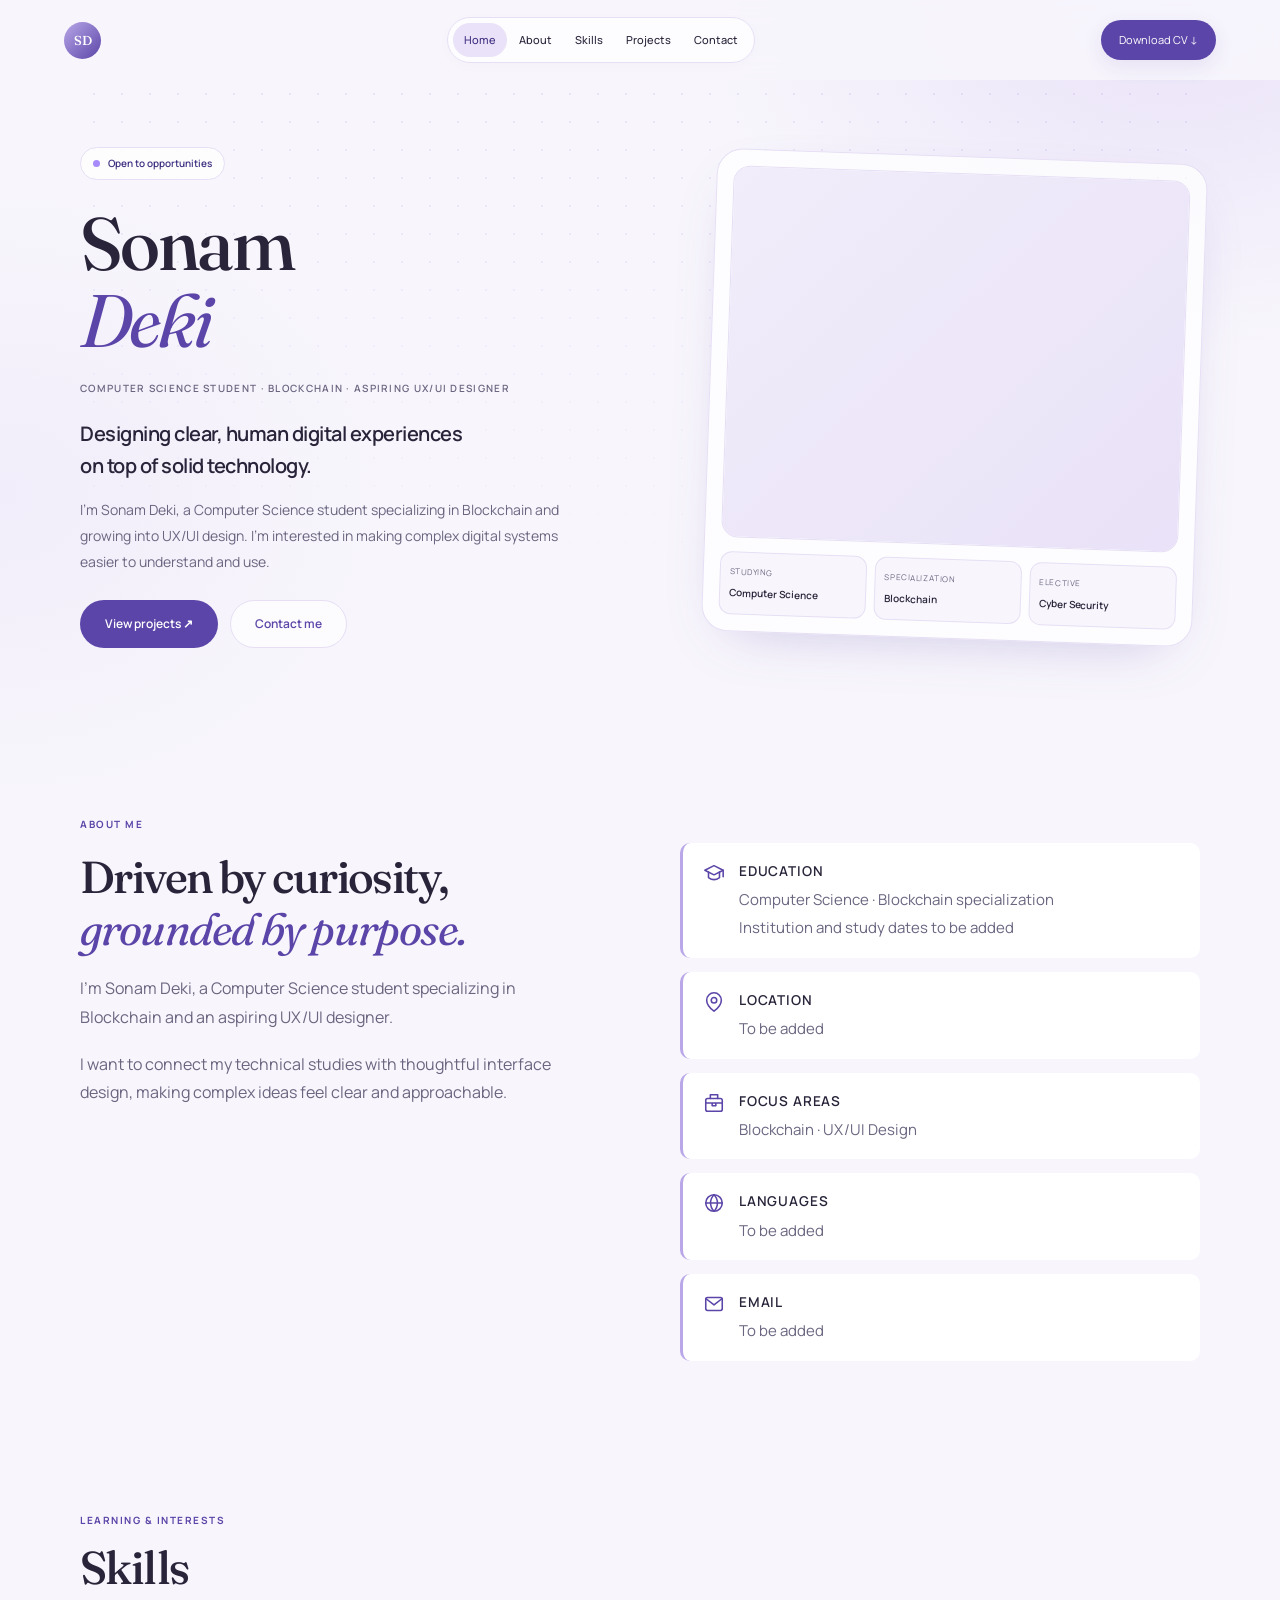
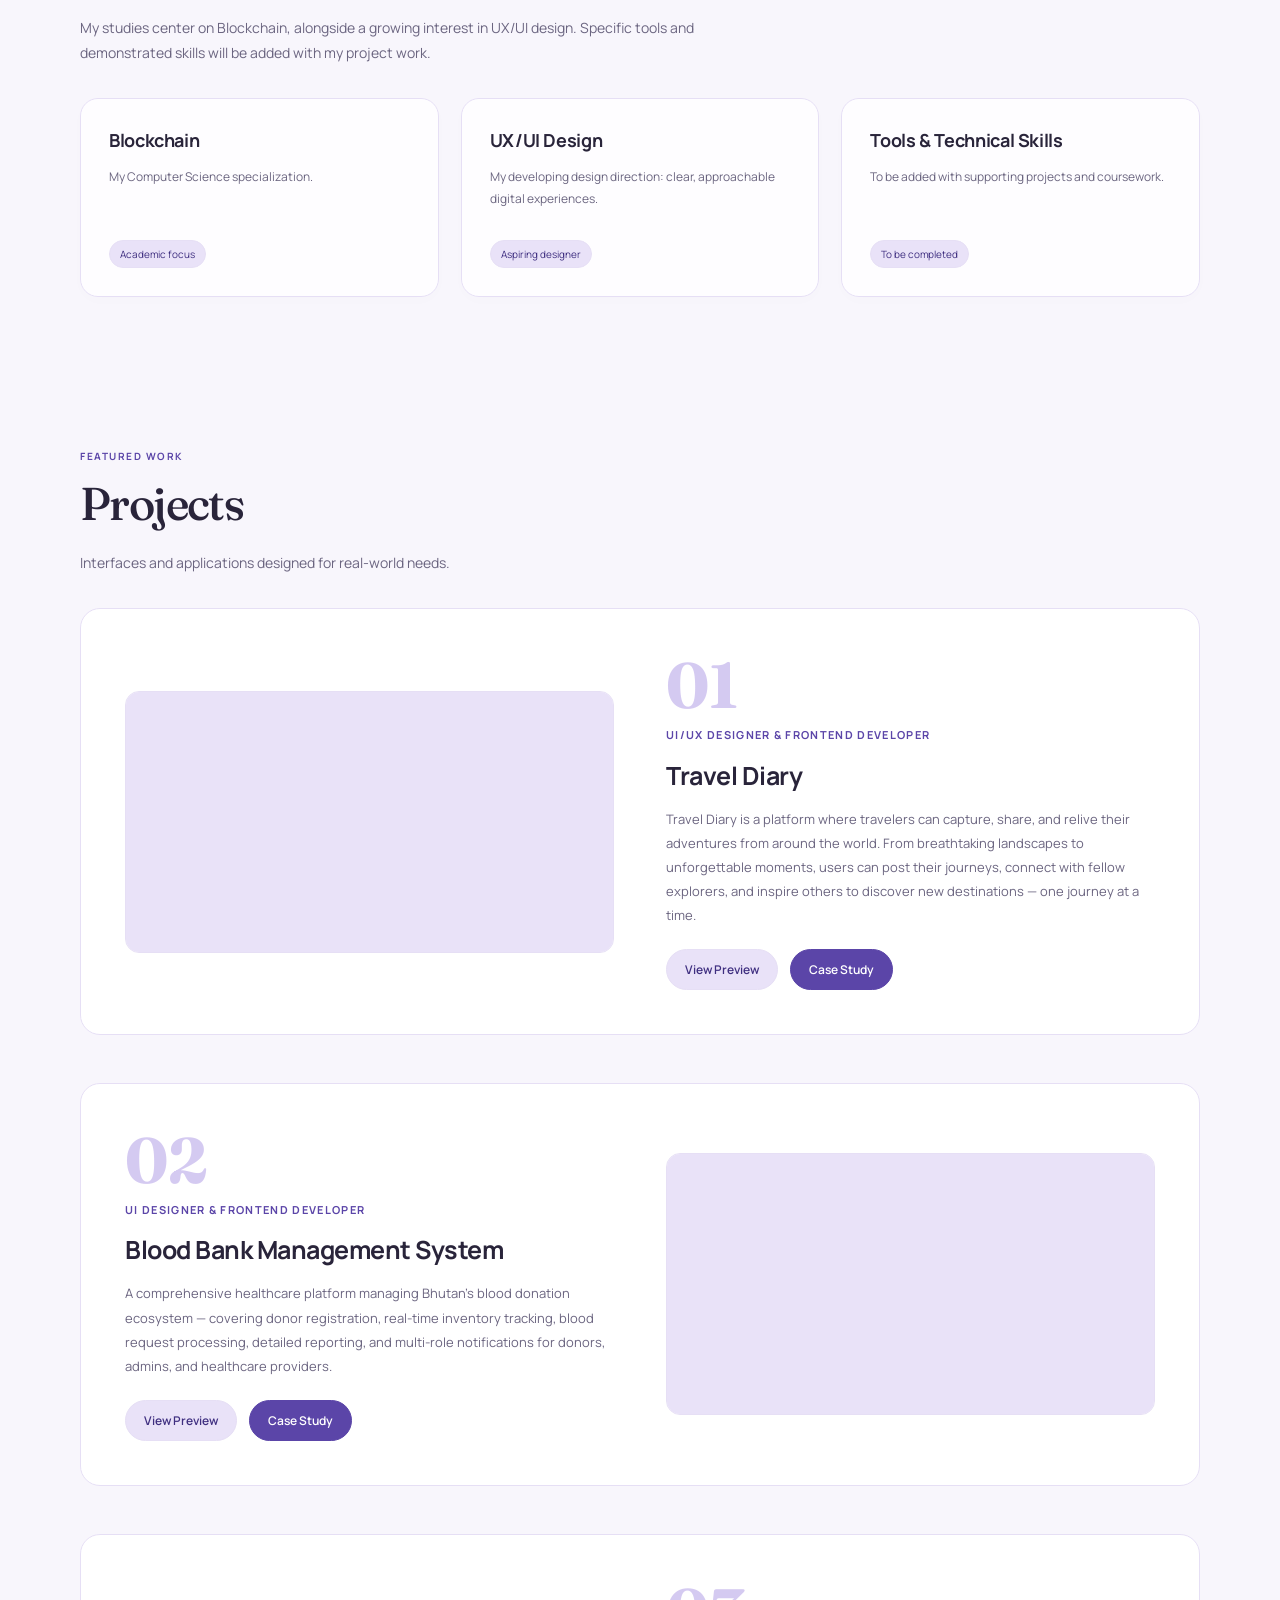
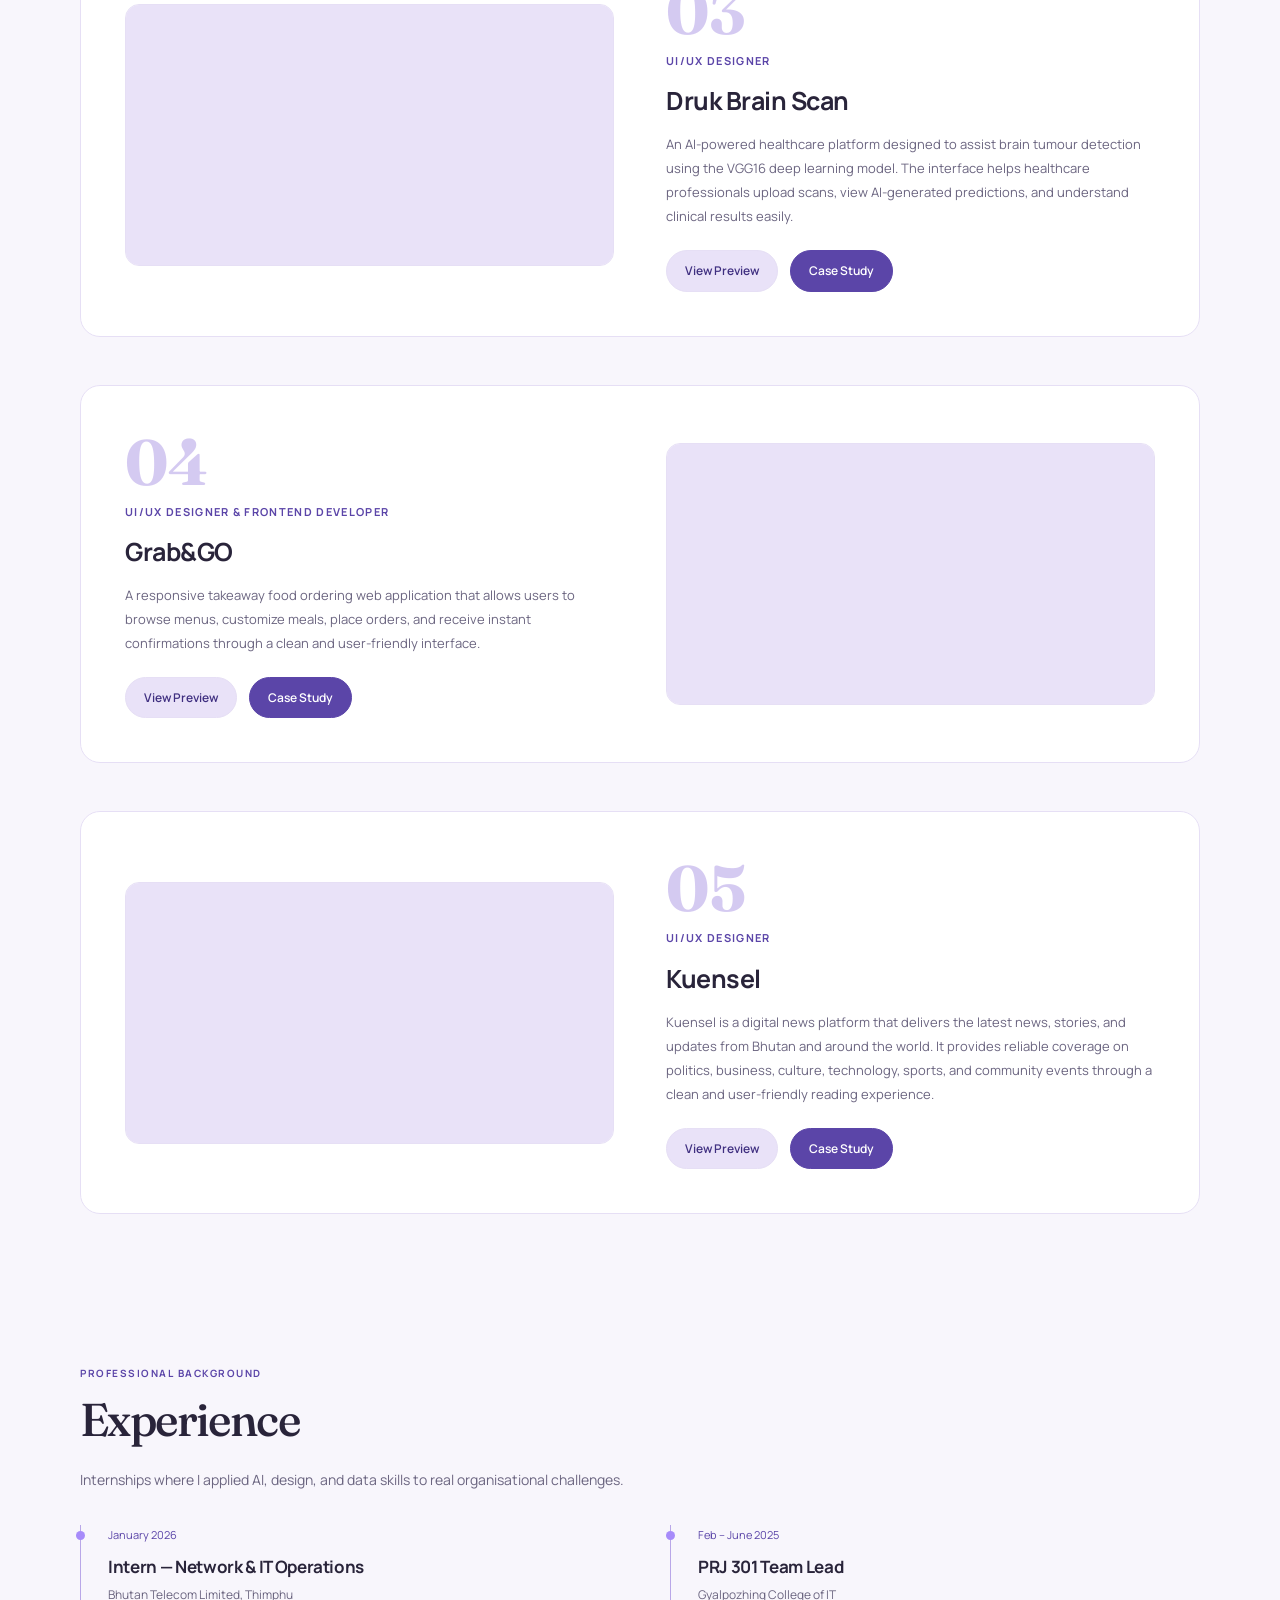
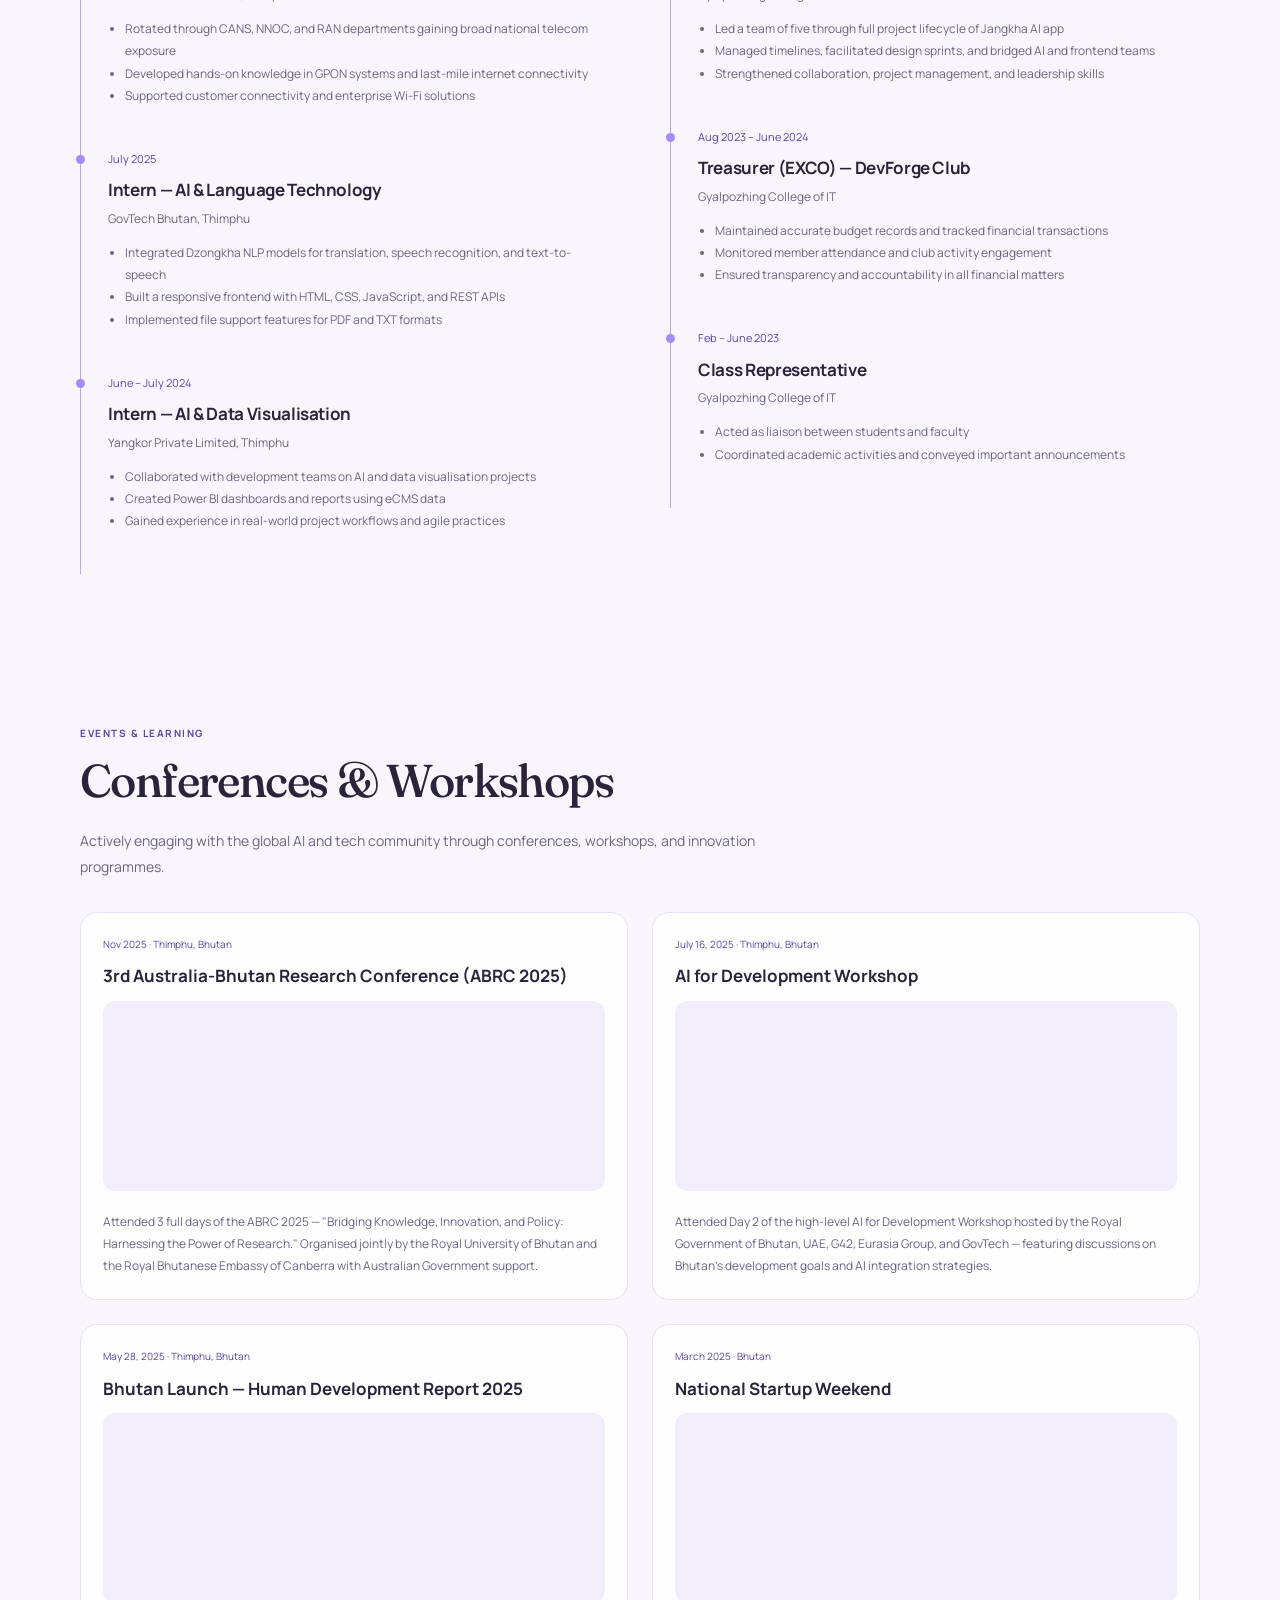
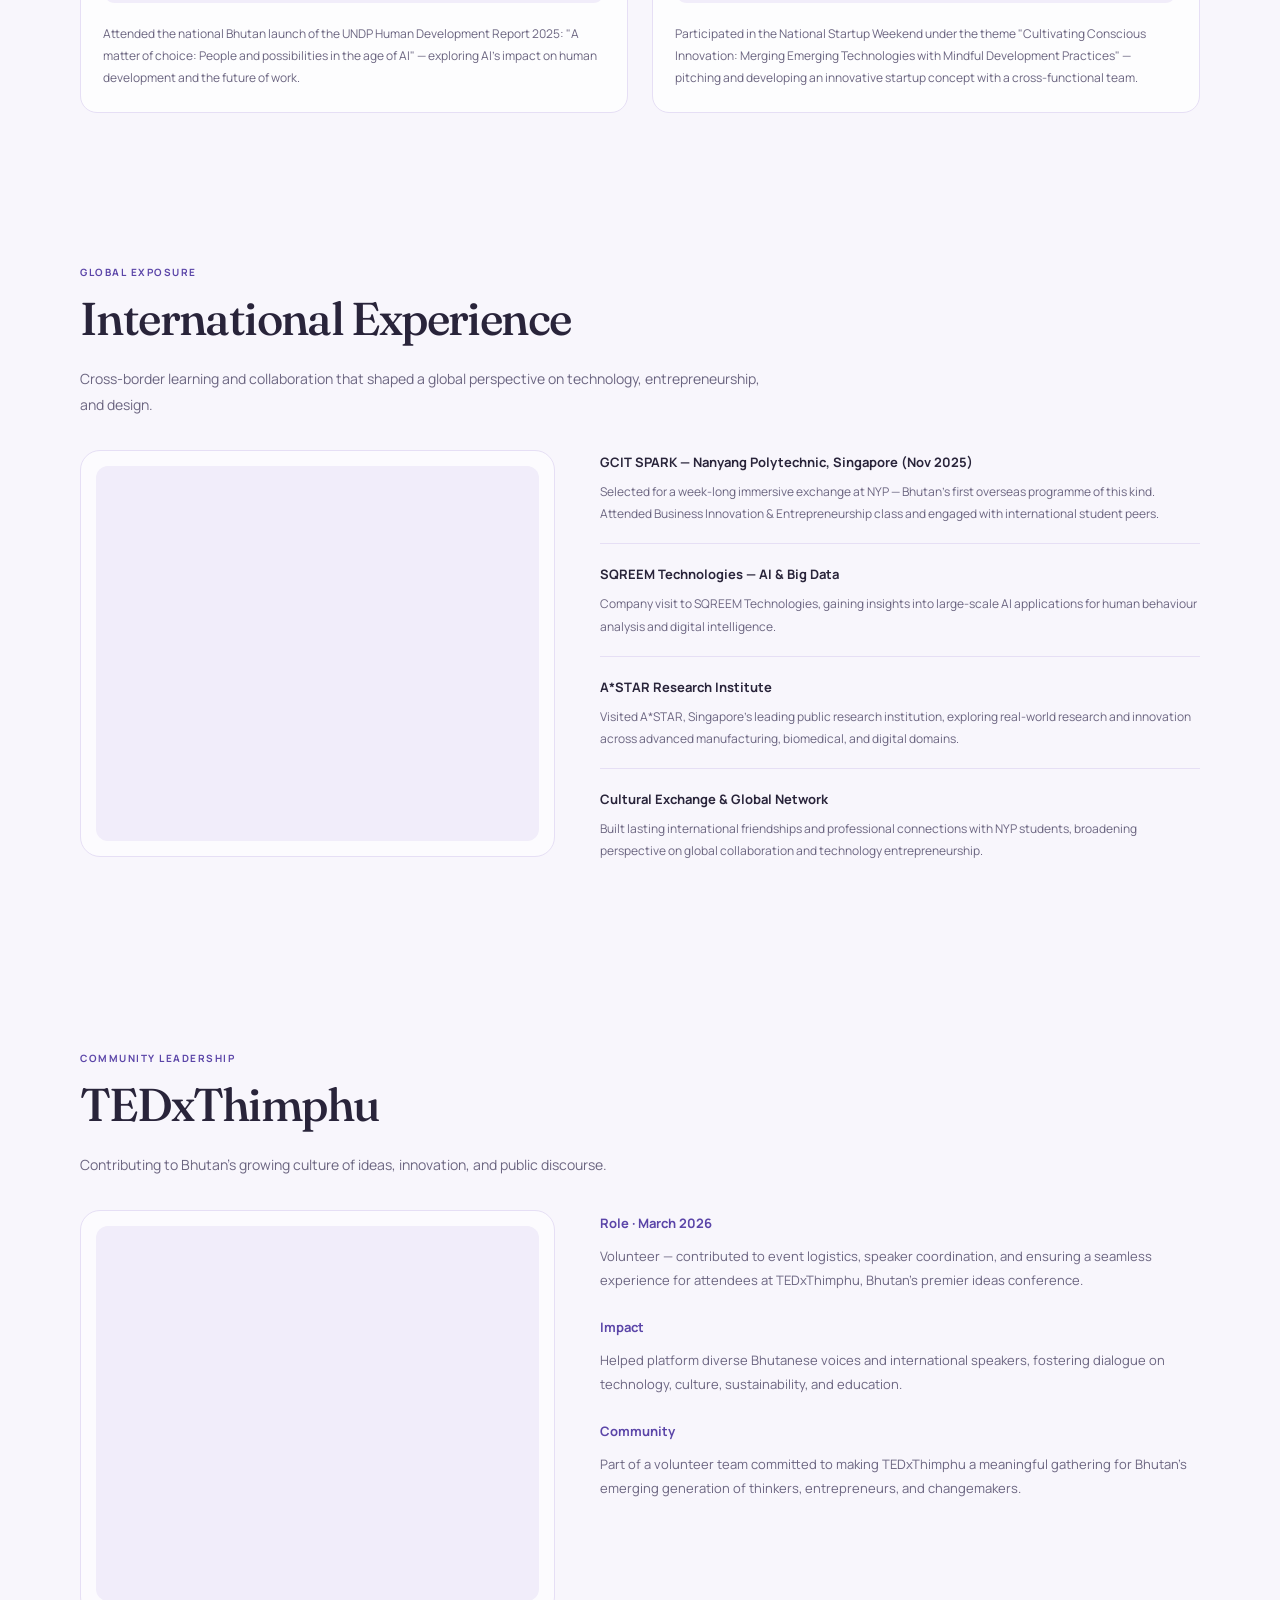
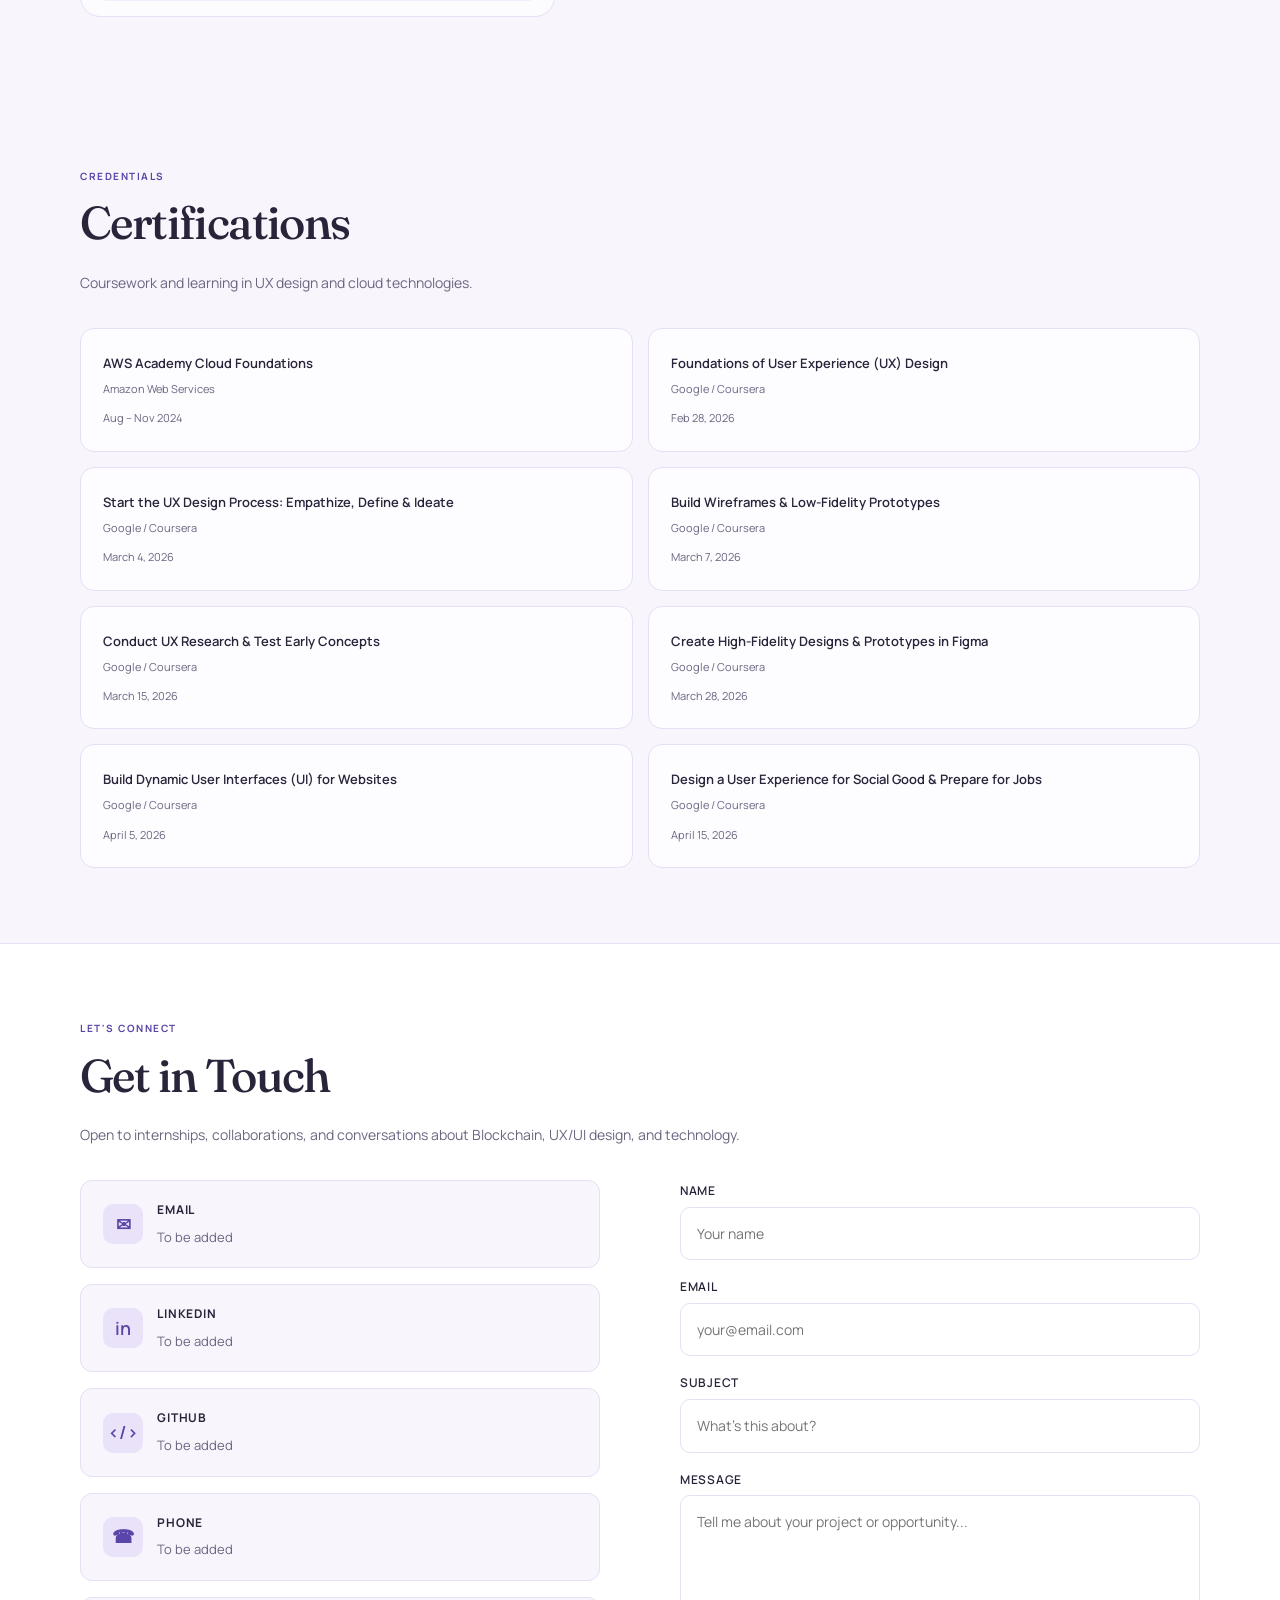
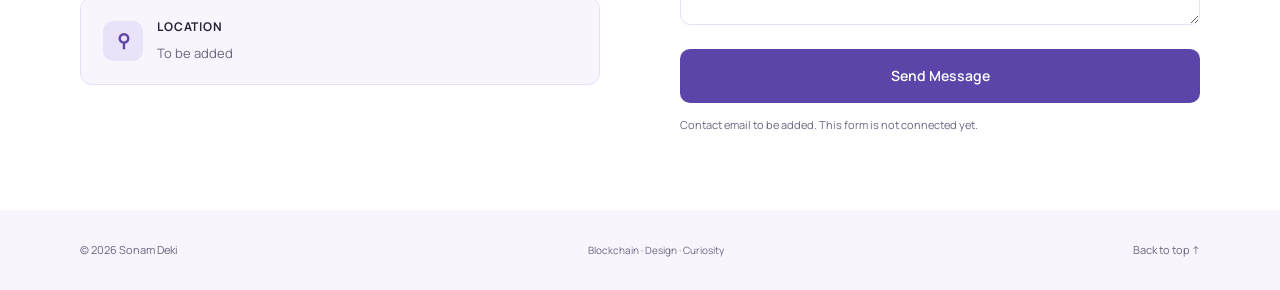
==== index.html @ edd24641 "Web Resume" ====
<!doctype html>
<html lang="en">
<head>
<meta charset="utf-8">
<meta name="viewport" content="width=device-width,initial-scale=1">
<meta name="theme-color" content="#F8F6FC">
<meta name="description" content="Sonam Deki, Computer Science student specializing in Blockchain and aspiring UX/UI designer.">
<title>Sonam Deki | Blockchain Student &amp; UX/UI Designer</title>
<link rel="preconnect" href="https://fonts.googleapis.com">
<link rel="preconnect" href="https://fonts.gstatic.com" crossorigin>
<link href="https://fonts.googleapis.com/css2?family=Manrope:wght@400;500;600;700;800&family=Fraunces:ital,wght@0,400;0,500;0,600;1,400;1,500&display=swap" rel="stylesheet">
<link rel="stylesheet" href="styles.css">
<script src="app.js" defer>
</script>
</head>
<body>
<a class="skip" href="#main">Skip to content</a>
<header class="site-header">
<div class="header-inner wrap">
<a class="wordmark" href="#home">
<span class="brand-monogram">SD</span>
</a>
<button class="menu-toggle" aria-expanded="false" aria-controls="main-navigation">Menu <span aria-hidden="true">&#9776;</span>
</button>
<nav id="main-navigation" aria-label="Main navigation">
<a href="#home" aria-current="page">Home</a>
<a href="#about">About</a>
<a href="#skills">Skills</a>
<a href="#work">Projects</a>
<a href="#contact">Contact</a>
</nav>
<button class="nav-resume" disabled title="Resume file to be added" data-resume-file="assets/Sonam_Deki_CV.pdf">Download CV &#8595;</button>
</div>
</header>
<main id="main">
<section id="home" class="hero wrap" aria-labelledby="hero-title">
<div class="hero-copy">
<p class="availability">
<span aria-hidden="true">
</span>Open to opportunities</p>
<h1 id="hero-title">Sonam <em>Deki</em>
</h1>
<p class="hero-role">COMPUTER SCIENCE STUDENT &middot; BLOCKCHAIN &middot; ASPIRING UX/UI DESIGNER</p>
<p class="hero-tagline">Designing clear, human digital experiences<br>on top of solid technology.</p>
<p class="hero-description">I'm Sonam Deki, a Computer Science student specializing in Blockchain and growing into UX/UI design. I'm interested in making complex digital systems easier to understand and use.</p>

<div class="hero-actions">
<a class="button primary" href="#work">View projects &#8599;</a>
<a class="button secondary" href="#contact">Contact me</a>
</div>
</div>
<div class="profile-card">
<figure class="hero-photo">
<div class="asset-placeholder portrait-blank" data-asset="assets/CV.jpeg" aria-hidden="true">
</div>
</figure>
<dl class="profile-facts">
<div>
<dt>Studying</dt>
<dd>Computer Science</dd>
</div>
<div>
<dt>Specialization</dt>
<dd>Blockchain</dd>
</div>
<div>
<dt>Elective</dt>
<dd>Cyber Security</dd>
</div>
</dl>
</div>
</section>
<section id="about" aria-labelledby="about-title">
  <div class="section-inner">
    <div class="about-grid">
      <div class="about-text">
        <p class="section-label">About Me</p>
        <h2 class="section-title" id="about-title">Driven by curiosity,<br><em>grounded by purpose.</em></h2>
        <p>I'm Sonam Deki, a Computer Science student specializing in Blockchain and an aspiring UX/UI designer.</p>
        <p>I want to connect my technical studies with thoughtful interface design, making complex ideas feel clear and approachable.</p>
      </div>
      <div class="about-details">
        <div class="about-detail"><span class="about-detail-icon" aria-hidden="true"><svg viewBox="0 0 24 24" width="22" height="22" fill="none" stroke="currentColor" stroke-width="1.7" stroke-linecap="round" stroke-linejoin="round"><path d="m2 9 10-5 10 5-10 5L2 9Z"/><path d="M6 11v6c4 3 8 3 12 0v-6M22 9v7"/></svg></span><div class="about-detail-content"><strong>Education</strong><span>Computer Science &middot; Blockchain specialization<br>Institution and study dates to be added</span></div></div>
        <div class="about-detail"><span class="about-detail-icon" aria-hidden="true"><svg viewBox="0 0 24 24" width="22" height="22" fill="none" stroke="currentColor" stroke-width="1.7" stroke-linecap="round" stroke-linejoin="round"><path d="M20 10c0 6-8 12-8 12S4 16 4 10a8 8 0 1 1 16 0Z"/><circle cx="12" cy="10" r="3"/></svg></span><div class="about-detail-content"><strong>Location</strong><span>To be added</span></div></div>
        <div class="about-detail"><span class="about-detail-icon" aria-hidden="true"><svg viewBox="0 0 24 24" width="22" height="22" fill="none" stroke="currentColor" stroke-width="1.7" stroke-linecap="round" stroke-linejoin="round"><rect x="3" y="7" width="18" height="14" rx="2"/><path d="M8 7V3h8v4M3 12h18M10 12v3h4v-3"/></svg></span><div class="about-detail-content"><strong>Focus Areas</strong><span>Blockchain &middot; UX/UI Design</span></div></div>
        <div class="about-detail"><span class="about-detail-icon" aria-hidden="true"><svg viewBox="0 0 24 24" width="22" height="22" fill="none" stroke="currentColor" stroke-width="1.7" stroke-linecap="round" stroke-linejoin="round"><circle cx="12" cy="12" r="9"/><path d="M3 12h18M12 3c5 5 5 13 0 18-5-5-5-13 0-18Z"/></svg></span><div class="about-detail-content"><strong>Languages</strong><span>To be added</span></div></div>
        <div class="about-detail"><span class="about-detail-icon" aria-hidden="true"><svg viewBox="0 0 24 24" width="22" height="22" fill="none" stroke="currentColor" stroke-width="1.7" stroke-linecap="round" stroke-linejoin="round"><rect x="3" y="5" width="18" height="14" rx="2"/><path d="m3 6 9 7 9-7"/></svg></span><div class="about-detail-content"><strong>Email</strong><span>To be added</span></div></div>
      </div>
    </div>
  </div>
</section>
<section id="skills"><div class="section-inner"><p class="section-label">Learning & Interests</p><h2 class="section-title">Skills</h2><p class="section-desc">My studies center on Blockchain, alongside a growing interest in UX/UI design. Specific tools and demonstrated skills will be added with my project work.</p><div class="skills-grid"><article class="skill-card"><h3>Blockchain</h3><p>My Computer Science specialization.</p><div class="skill-tags"><span>Academic focus</span></div></article><article class="skill-card"><h3>UX/UI Design</h3><p>My developing design direction: clear, approachable digital experiences.</p><div class="skill-tags"><span>Aspiring designer</span></div></article><article class="skill-card"><h3>Tools & Technical Skills</h3><p>To be added with supporting projects and coursework.</p><div class="skill-tags"><span>To be completed</span></div></article></div></div></section>
<section id="work"><div class="section-inner"><p class="section-label">Featured Work</p><h2 class="section-title">Projects</h2><p class="section-desc">Interfaces and applications designed for real-world needs.</p><div class="projects-list"><article class="project-item" aria-labelledby="project-title-0"><div class="project-img"><div class="asset-placeholder" data-asset="assets/travel_diary.png" aria-hidden="true"></div></div><div class="project-content"><div class="project-number" aria-hidden="true">01</div><p class="project-role">UI/UX Designer &amp; Frontend Developer</p><h3 id="project-title-0">Travel Diary</h3><p>Travel Diary is a platform where travelers can capture, share,
                and relive their adventures from around the world. From
                breathtaking landscapes to unforgettable moments, users can post
                their journeys, connect with fellow explorers, and inspire
                others to discover new destinations — one journey at a time.</p><div class="project-buttons"><a href="https://www.figma.com/proto/M14a2xnhqpvAIxtzNE7SXy/BT-Page?node-id=132-70&t=9sZ0uHFVDraOkEbG-0&scaling=scale-down-width&content-scaling=fixed&page-id=132%3A2" target="_blank" rel="noopener noreferrer" class="design-btn">View Preview</a><button type="button" class="design-btn case-study-btn" data-case="0">Case Study</button></div></div></article>
<article class="project-item reverse" aria-labelledby="project-title-1"><div class="project-img"><div class="asset-placeholder" data-asset="assets/bloodbank.png" aria-hidden="true"></div></div><div class="project-content"><div class="project-number" aria-hidden="true">02</div><p class="project-role">UI Designer &amp; Frontend Developer</p><h3 id="project-title-1">Blood Bank Management System</h3><p>A comprehensive healthcare platform managing Bhutan's blood
                donation ecosystem — covering donor registration, real-time
                inventory tracking, blood request processing, detailed
                reporting, and multi-role notifications for donors, admins, and
                healthcare providers.</p><div class="project-buttons"><a href="https://www.figma.com/proto/Nrdu45Bv31VJiCkSoakwqJ/Blood-Bank-management-system?node-id=8-8666&t=EbsedZxBPbaUZMbV-0&scaling=min-zoom&content-scaling=fixed&page-id=8%3A2&starting-point-node-id=164%3A7343" target="_blank" rel="noopener noreferrer" class="design-btn">View Preview</a><button type="button" class="design-btn case-study-btn" data-case="1">Case Study</button></div></div></article>
<article class="project-item" aria-labelledby="project-title-2"><div class="project-img"><div class="asset-placeholder" data-asset="assets/brainScan.png" aria-hidden="true"></div></div><div class="project-content"><div class="project-number" aria-hidden="true">03</div><p class="project-role">UI/UX Designer</p><h3 id="project-title-2">Druk Brain Scan</h3><p>An AI-powered healthcare platform designed to assist brain
                tumour detection using the VGG16 deep learning model. The
                interface helps healthcare professionals upload scans, view
                AI-generated predictions, and understand clinical results
                easily.</p><div class="project-buttons"><a href="https://www.figma.com/proto/yrcPlJGgo2McWs8VVQLXNn/PRJ-202---Brain-Tumor-Recognition?node-id=83-194&t=RMazEb6fM8rHyHZd-0&scaling=min-zoom&content-scaling=fixed&page-id=0%3A1" target="_blank" rel="noopener noreferrer" class="design-btn">View Preview</a><button type="button" class="design-btn case-study-btn" data-case="2">Case Study</button></div></div></article>
<article class="project-item reverse" aria-labelledby="project-title-3"><div class="project-img"><div class="asset-placeholder" data-asset="assets/GrabGo.png" aria-hidden="true"></div></div><div class="project-content"><div class="project-number" aria-hidden="true">04</div><p class="project-role">UI/UX Designer &amp; Frontend Developer</p><h3 id="project-title-3">Grab&GO</h3><p>A responsive takeaway food ordering web application that allows
                users to browse menus, customize meals, place orders, and
                receive instant confirmations through a clean and user-friendly
                interface.</p><div class="project-buttons"><a href="https://www.figma.com/proto/BQmp8SrAP7O8Qyy1b8Pakv/Grab-and-go-group12-desktop?node-id=1505-3120&t=xnIJ8mthM6uukYgf-0&scaling=min-zoom&content-scaling=fixed&page-id=1505%3A3118" target="_blank" rel="noopener noreferrer" class="design-btn">View Preview</a><button type="button" class="design-btn case-study-btn" data-case="3">Case Study</button></div></div></article>
<article class="project-item" aria-labelledby="project-title-4"><div class="project-img"><div class="asset-placeholder" data-asset="assets/kuensel.png" aria-hidden="true"></div></div><div class="project-content"><div class="project-number" aria-hidden="true">05</div><p class="project-role">UI/UX Designer</p><h3 id="project-title-4">Kuensel</h3><p>Kuensel is a digital news platform that delivers the latest
                news, stories, and updates from Bhutan and around the world. It
                provides reliable coverage on politics, business, culture,
                technology, sports, and community events through a clean and
                user-friendly reading experience.</p><div class="project-buttons"><a href="https://www.figma.com/proto/3shYVEBVuL0D7VN0mRvcni/Kuensel?node-id=1-609&t=bdA7CrAsbEKOA68x-0&scaling=scale-down-width&content-scaling=fixed&page-id=0%3A1" target="_blank" rel="noopener noreferrer" class="design-btn">View Preview</a><button type="button" class="design-btn case-study-btn" data-case="4">Case Study</button></div></div></article></div></div></section>
<section id="experience">
<div class="section-inner">
<p class="section-label">Professional Background</p>
<h2 class="section-title">Experience</h2>
<p class="section-desc">
          Internships where I applied AI, design, and data skills to real
          organisational challenges.
        </p>
<div class="exp-cols">
<div>
<div class="timeline">
<div class="timeline-item">
<p class="timeline-period">January 2026</p>
<h3>Intern — Network &amp; IT Operations</h3>
<p class="timeline-org">Bhutan Telecom Limited, Thimphu</p>
<ul>
<li>
                    Rotated through CANS, NNOC, and RAN departments gaining
                    broad national telecom exposure
                  </li>
<li>
                    Developed hands-on knowledge in GPON systems and last-mile
                    internet connectivity
                  </li>
<li>
                    Supported customer connectivity and enterprise Wi-Fi
                    solutions
                  </li>
</ul>
</div>
<div class="timeline-item">
<p class="timeline-period">July 2025</p>
<h3>Intern — AI &amp; Language Technology</h3>
<p class="timeline-org">GovTech Bhutan, Thimphu</p>
<ul>
<li>
                    Integrated Dzongkha NLP models for translation, speech
                    recognition, and text-to-speech
                  </li>
<li>
                    Built a responsive frontend with HTML, CSS, JavaScript, and
                    REST APIs
                  </li>
<li>
                    Implemented file support features for PDF and TXT formats
                  </li>
</ul>
</div>
<div class="timeline-item">
<p class="timeline-period">June – July 2024</p>
<h3>Intern — AI &amp; Data Visualisation</h3>
<p class="timeline-org">Yangkor Private Limited, Thimphu</p>
<ul>
<li>
                    Collaborated with development teams on AI and data
                    visualisation projects
                  </li>
<li>
                    Created Power BI dashboards and reports using eCMS data
                  </li>
<li>
                    Gained experience in real-world project workflows and agile
                    practices
                  </li>
</ul>
</div>
</div>
</div>
<div>
<div class="timeline">
<div class="timeline-item">
<p class="timeline-period">Feb – June 2025</p>
<h3>PRJ 301 Team Lead</h3>
<p class="timeline-org">Gyalpozhing College of IT</p>
<ul>
<li>
                    Led a team of five through full project lifecycle of Jangkha
                    AI app
                  </li>
<li>
                    Managed timelines, facilitated design sprints, and bridged
                    AI and frontend teams
                  </li>
<li>
                    Strengthened collaboration, project management, and
                    leadership skills
                  </li>
</ul>
</div>
<div class="timeline-item">
<p class="timeline-period">Aug 2023 – June 2024</p>
<h3>Treasurer (EXCO) — DevForge Club</h3>
<p class="timeline-org">Gyalpozhing College of IT</p>
<ul>
<li>
                    Maintained accurate budget records and tracked financial
                    transactions
                  </li>
<li>
                    Monitored member attendance and club activity engagement
                  </li>
<li>
                    Ensured transparency and accountability in all financial
                    matters
                  </li>
</ul>
</div>
<div class="timeline-item">
<p class="timeline-period">Feb – June 2023</p>
<h3>Class Representative</h3>
<p class="timeline-org">Gyalpozhing College of IT</p>
<ul>
<li>Acted as liaison between students and faculty</li>
<li>
                    Coordinated academic activities and conveyed important
                    announcements
                  </li>
</ul>
</div>
</div>
</div>
</div>
</div>
</section>
<section id="conferences">
<div class="section-inner">
<p class="section-label">Events &amp; Learning</p>
<h2 class="section-title">Conferences &amp; Workshops</h2>
<p class="section-desc">
          Actively engaging with the global AI and tech community through
          conferences, workshops, and innovation programmes.
        </p>
<div class="conf-grid">
<div class="conf-card">
<p class="conf-year">Nov 2025 · Thimphu, Bhutan</p>
<h4>3rd Australia-Bhutan Research Conference (ABRC 2025)</h4>
<div class="conf-img">
<div class="asset-placeholder " data-asset="assets/ABRC.png" aria-hidden="true">
</div>
</div>
<p>
              Attended 3 full days of the ABRC 2025 — "Bridging Knowledge,
              Innovation, and Policy: Harnessing the Power of Research."
              Organised jointly by the Royal University of Bhutan and the Royal
              Bhutanese Embassy of Canberra with Australian Government support.
            </p>
</div>
<div class="conf-card">
<p class="conf-year">July 16, 2025 · Thimphu, Bhutan</p>
<h4>AI for Development Workshop</h4>
<div class="conf-img">
<div class="asset-placeholder " data-asset="assets/AIforDev.png" aria-hidden="true">
</div>
</div>
<p>
              Attended Day 2 of the high-level AI for Development Workshop
              hosted by the Royal Government of Bhutan, UAE, G42, Eurasia Group,
              and GovTech — featuring discussions on Bhutan's development goals
              and AI integration strategies.
            </p>
</div>
<div class="conf-card">
<p class="conf-year">May 28, 2025 · Thimphu, Bhutan</p>
<h4>Bhutan Launch — Human Development Report 2025</h4>
<div class="conf-img">
<div class="asset-placeholder " data-asset="assets/HumanDev.png" aria-hidden="true">
</div>
</div>
<p>
              Attended the national Bhutan launch of the UNDP Human Development
              Report 2025: "A matter of choice: People and possibilities in the
              age of AI" — exploring AI's impact on human development and the
              future of work.
            </p>
</div>
<div class="conf-card">
<p class="conf-year">March 2025 · Bhutan</p>
<h4>National Startup Weekend</h4>
<div class="conf-img">
<div class="asset-placeholder " data-asset="assets/NSW.jpeg" aria-hidden="true">
</div>
</div>
<p>
              Participated in the National Startup Weekend under the theme
              "Cultivating Conscious Innovation: Merging Emerging Technologies
              with Mindful Development Practices" — pitching and developing an
              innovative startup concept with a cross-functional team.
            </p>
</div>
</div>
</div>
</section>
<section id="international">
<div class="section-inner">
<p class="section-label">Global Exposure</p>
<h2 class="section-title">International Experience</h2>
<p class="section-desc">
          Cross-border learning and collaboration that shaped a global
          perspective on technology, entrepreneurship, and design.
        </p>
<div class="intl-grid">
<div>
<div class="intl-image-wrapper">
<div class="asset-placeholder " data-asset="assets/Singapore.jpg" aria-hidden="true">
</div>
</div>
</div>
<div class="intl-items">
<div class="intl-item">
<span class="intl-flag">
</span>
<div>
<strong
                  >GCIT SPARK — Nanyang Polytechnic, Singapore (Nov
                  2025)</strong
                >
<span>
                  Selected for a week-long immersive exchange at NYP — Bhutan's
                  first overseas programme of this kind. Attended Business
                  Innovation &amp; Entrepreneurship class and engaged with
                  international student peers.
                </span>
</div>
</div>
<div class="intl-item">
<span class="intl-flag">
</span>
<div>
<strong>SQREEM Technologies — AI &amp; Big Data</strong>
<span>
                  Company visit to SQREEM Technologies, gaining insights into
                  large-scale AI applications for human behaviour analysis and
                  digital intelligence.
                </span>
</div>
</div>
<div class="intl-item">
<span class="intl-flag">
</span>
<div>
<strong>A*STAR Research Institute</strong>
<span>
                  Visited A*STAR, Singapore's leading public research
                  institution, exploring real-world research and innovation
                  across advanced manufacturing, biomedical, and digital
                  domains.
                </span>
</div>
</div>
<div class="intl-item">
<span class="intl-flag">
</span>
<div>
<strong>Cultural Exchange &amp; Global Network</strong>
<span>
                  Built lasting international friendships and professional
                  connections with NYP students, broadening perspective on
                  global collaboration and technology entrepreneurship.
                </span>
</div>
</div>
</div>
</div>
</div>
</section>
<section id="tedx">
<div class="section-inner">
<p class="section-label">Community Leadership</p>
<h2 class="section-title">TEDxThimphu</h2>
<p class="section-desc">
          Contributing to Bhutan's growing culture of ideas, innovation, and
          public discourse.
        </p>
<div class="tedx-inner">
<div class="tedx-image">
<div class="asset-placeholder " data-asset="assets/TEDx.jpeg" aria-hidden="true">
</div>
</div>
<div class="tedx-details">
<div class="tedx-detail">
<strong>Role · March 2026</strong>
<p>
                Volunteer — contributed to event logistics, speaker
                coordination, and ensuring a seamless experience for attendees
                at TEDxThimphu, Bhutan's premier ideas conference.
              </p>
</div>
<div class="tedx-detail">
<strong>Impact</strong>
<p>
                Helped platform diverse Bhutanese voices and international
                speakers, fostering dialogue on technology, culture,
                sustainability, and education.
              </p>
</div>
<div class="tedx-detail">
<strong>Community</strong>
<p>
                Part of a volunteer team committed to making TEDxThimphu a
                meaningful gathering for Bhutan's emerging generation of
                thinkers, entrepreneurs, and changemakers.
              </p>
</div>
</div>
</div>
</div>
</section>
<section id="certifications">
<div class="section-inner">
<p class="section-label">Credentials</p>
<h2 class="section-title">Certifications</h2>
<p class="section-desc">
          Coursework and learning in UX design and cloud technologies.
        </p>
<div class="cert-grid">
<div class="cert-card">
<div class="cert-icon">
</div>
<div class="cert-info">
<strong>AWS Academy Cloud Foundations</strong>
<span>Amazon Web Services</span>
<span class="cert-date">Aug – Nov 2024</span>
</div>
</div>
<div class="cert-card">
<div class="cert-icon">
</div>
<div class="cert-info">
<strong>Foundations of User Experience (UX) Design</strong>
<span>Google / Coursera</span>
<span class="cert-date">Feb 28, 2026</span>
</div>
</div>
<div class="cert-card">
<div class="cert-icon">
</div>
<div class="cert-info">
<strong
                >Start the UX Design Process: Empathize, Define &amp;
                Ideate</strong
              >
<span>Google / Coursera</span>
<span class="cert-date">March 4, 2026</span>
</div>
</div>
<div class="cert-card">
<div class="cert-icon">
</div>
<div class="cert-info">
<strong>Build Wireframes &amp; Low-Fidelity Prototypes</strong>
<span>Google / Coursera</span>
<span class="cert-date">March 7, 2026</span>
</div>
</div>
<div class="cert-card">
<div class="cert-icon">
</div>
<div class="cert-info">
<strong>Conduct UX Research &amp; Test Early Concepts</strong>
<span>Google / Coursera</span>
<span class="cert-date">March 15, 2026</span>
</div>
</div>
<div class="cert-card">
<div class="cert-icon">
</div>
<div class="cert-info">
<strong
                >Create High-Fidelity Designs &amp; Prototypes in Figma</strong
              >
<span>Google / Coursera</span>
<span class="cert-date">March 28, 2026</span>
</div>
</div>
<div class="cert-card">
<div class="cert-icon">
</div>
<div class="cert-info">
<strong>Build Dynamic User Interfaces (UI) for Websites</strong>
<span>Google / Coursera</span>
<span class="cert-date">April 5, 2026</span>
</div>
</div>
<div class="cert-card">
<div class="cert-icon">
</div>
<div class="cert-info">
<strong
                >Design a User Experience for Social Good &amp; Prepare for
                Jobs</strong
              >
<span>Google / Coursera</span>
<span class="cert-date">April 15, 2026</span>
</div>
</div>
</div>
</div>
</section>
<section id="contact" aria-labelledby="contact-title">
      <div class="section-inner">
        <p class="section-label">Let's Connect</p>
        <h2 class="section-title" id="contact-title">Get in Touch</h2>
        <p class="section-desc">
          Open to internships, collaborations, and conversations about Blockchain, UX/UI design, and technology.
        </p>

        <div class="contact-grid">
          <div>
            <div class="contact-links"><div class="contact-link"><div class="contact-link-icon" aria-hidden="true">&#9993;</div><div class="contact-link-text"><strong>Email</strong><span>To be added</span></div></div><div class="contact-link"><div class="contact-link-icon" aria-hidden="true">in</div><div class="contact-link-text"><strong>LinkedIn</strong><span>To be added</span></div></div><div class="contact-link"><div class="contact-link-icon" aria-hidden="true">&lt;/&gt;</div><div class="contact-link-text"><strong>GitHub</strong><span>To be added</span></div></div><div class="contact-link"><div class="contact-link-icon" aria-hidden="true">&#9742;</div><div class="contact-link-text"><strong>Phone</strong><span>To be added</span></div></div><div class="contact-link"><div class="contact-link-icon" aria-hidden="true">&#9906;</div><div class="contact-link-text"><strong>Location</strong><span>To be added</span></div></div></div></div><form class="contact-form-area" id="contact-form">
            <div>
              <label for="contact-name">Name</label>
              <input id="contact-name" name="name" type="text" autocomplete="name" placeholder="Your name" required />
            </div>

            <div>
              <label for="contact-email">Email</label>
              <input id="contact-email" name="email" type="email" autocomplete="email" placeholder="your@email.com" required />
            </div>

            <div>
              <label for="contact-subject">Subject</label>
              <input id="contact-subject" name="subject" type="text" placeholder="What's this about?" required />
            </div>

            <div>
              <label for="contact-message">Message</label>
              <textarea id="contact-message" name="message" required
                placeholder="Tell me about your project or opportunity..."
              ></textarea>
            </div>

            <button class="btn-primary" type="submit" disabled title="Contact email to be added">Send Message</button><p class="contact-form-note" id="contact-form-status" role="status">Contact email to be added. This form is not connected yet.</p></form></div></div></section>
</main>
<footer class="wrap">
<p>&copy; 2026 Sonam Deki</p>
<span>Blockchain &middot; Design &middot; Curiosity</span>
<a href="#home">Back to top &#8593;</a>
</footer>
<dialog id="case-0" aria-label="Travel Diary case study">
<div class="dialog-tools">
<span>SELECTED WORK / 01</span>
<button class="close" aria-label="Close case study">Close ✕</button>
</div>
<div class="asset-placeholder " data-asset="assets/travel_diary.png" aria-hidden="true">
</div>
<div class="cs-header">
<div class="cs-header-meta">
<span class="cs-label">Case Study</span>
<div class="cs-meta-row">
<span class="cs-meta-item"
                      >
<i class="fas fa-user-pen">
</i> UI/UX Designer &amp;
                      Frontend Developer</span
                    >
<span class="cs-meta-item"
                      >
<i class="fas fa-clock">
</i> 5 Weeks</span
                    >
<span class="cs-meta-item"
                      >
<i class="fas fa-wrench">
</i> Figma · HTML · CSS ·
                      JavaScript</span
                    >
</div>
</div>
<h2 id="csModalTitle1" class="cs-title">Travel Diary</h2>
<p class="cs-tagline">
                  A social travel platform for capturing, sharing &amp; reliving
                  adventures worldwide.
                </p>
</div>
<div class="cs-body">
<div class="cs-two-col">
<div class="cs-card">
<div class="cs-card-icon">
<i class="fas fa-compass">
</i>
</div>
<h3 class="cs-card-title">Project Overview</h3>
<p>
                      Travel Diary is a social travel platform where users can
                      capture, share, and relive their travel experiences from
                      around the world. Users can post journeys, upload
                      memories, explore destinations, and connect with fellow
                      travelers through an engaging and visually immersive
                      experience.
                    </p>
</div>
<div class="cs-card">
<div class="cs-card-icon">
<i class="fas fa-triangle-exclamation">
</i>
</div>
<h3 class="cs-card-title">Problem Statement</h3>
<p>
                      Many travelers struggle to organize and share travel
                      memories meaningfully. Existing platforms focus heavily on
                      social interaction but lack a personalized storytelling
                      experience and intuitive destination exploration.
                    </p>
</div>
</div>
<div class="cs-goal-banner">
<div class="cs-goal-icon">
<i class="fas fa-bullseye">
</i>
</div>
<div>
<h3>Goal</h3>
<p>
                      Design a visually engaging and user-friendly platform that
                      enables travelers to document trips, share experiences,
                      discover destinations, and connect with a global travel
                      community seamlessly.
                    </p>
</div>
</div>
<div class="cs-section">
<h3 class="cs-section-title">
<span class="cs-section-dot">
</span> Measurable Impact
                  </h3>
<div class="cs-metrics">
<div class="cs-metric">
<span class="cs-metric-num">38%</span>
<span class="cs-metric-label"
                        >Increase in user engagement during usability
                        testing</span
                      >
</div>
<div class="cs-metric">
<span class="cs-metric-num">85%</span>
<span class="cs-metric-label"
                        >Task completion rate for trip posting on first
                        attempt</span
                      >
</div>
<div class="cs-metric">
<span class="cs-metric-num">42%</span>
<span class="cs-metric-label"
                        >Faster navigation due to simplified content
                        structure</span
                      >
</div>
<div class="cs-metric">
<span class="cs-metric-num">90%</span>
<span class="cs-metric-label"
                        >Positive feedback on storytelling and visual
                        design</span
                      >
</div>
</div>
</div>
<div class="cs-section">
<h3 class="cs-section-title">
<span class="cs-section-dot">
</span> UX Decision Rationale
                  </h3>
<div class="cs-rationale-grid">
<div class="cs-rationale-item">
<i class="fas fa-table-cells-large">
</i
                      >
<span
                        >Card-based layouts improved readability and
                        browsing</span
                      >
</div>
<div class="cs-rationale-item">
<i class="fas fa-image">
</i
                      >
<span
                        >Large imagery enhanced emotional connection and
                        inspiration</span
                      >
</div>
<div class="cs-rationale-item">
<i class="fas fa-route">
</i
                      >
<span
                        >Minimal navigation reduced cognitive overload</span
                      >
</div>
<div class="cs-rationale-item">
<i class="fas fa-location-dot">
</i
                      >
<span
                        >Interactive destination sections improved
                        engagement</span
                      >
</div>
</div>
</div>
<div class="cs-section">
<h3 class="cs-section-title">
<span class="cs-section-dot">
</span> User Personas
                  </h3>
<div class="cs-two-col">
<div class="cs-persona">
<div class="cs-persona-header">
<div class="cs-persona-avatar">SC</div>
<div>
<strong>Sonam Choden</strong>
<span>28 · Travel Enthusiast · Thimphu</span>
</div>
</div>
<blockquote class="cs-quote">
                        "As a traveler, I want to organize and share my travel
                        memories easily so I can relive my experiences
                        beautifully."
                      </blockquote>
<div class="cs-persona-cols">
<div>
<p class="cs-mini-label">Goals</p>
<ul class="cs-list">
<li>Share travel experiences visually</li>
<li>Organize trips efficiently</li>
</ul>
</div>
<div>
<p class="cs-mini-label">Frustrations</p>
<ul class="cs-list cs-list--red">
<li>Complicated posting process</li>
<li>Limited personalization</li>
</ul>
</div>
</div>
</div>
<div class="cs-persona">
<div class="cs-persona-header">
<div class="cs-persona-avatar">PW</div>
<div>
<strong>Pema Wangchuk</strong>
<span>22 · Student Traveler · Paro</span>
</div>
</div>
<blockquote class="cs-quote">
                        "As a student traveler, I want to explore travel stories
                        and destinations easily so I can plan future adventures
                        confidently."
                      </blockquote>
<div class="cs-persona-cols">
<div>
<p class="cs-mini-label">Goals</p>
<ul class="cs-list">
<li>Discover new destinations</li>
<li>Connect with communities</li>
</ul>
</div>
<div>
<p class="cs-mini-label">Frustrations</p>
<ul class="cs-list cs-list--red">
<li>Difficult platform navigation</li>
<li>Overwhelming content</li>
</ul>
</div>
</div>
</div>
</div>
</div>
<div class="cs-section">
<h3 class="cs-section-title">
<span class="cs-section-dot">
</span> User Research Insights
                  </h3>
<div class="cs-two-col">
<div>
<p class="cs-mini-label" style="margin-bottom: 12px">
                        Pain Points
                      </p>
<ul class="cs-list cs-list--red">
<li>Difficult organization of travel memories</li>
<li>Limited destination discovery</li>
<li>Overcrowded interfaces</li>
<li>Weak storytelling experience</li>
</ul>
</div>
<div>
<p class="cs-mini-label" style="margin-bottom: 12px">
                        User Needs
                      </p>
<ul class="cs-list">
<li>Simple posting experience</li>
<li>Clean and immersive UI</li>
<li>Destination exploration features</li>
<li>Personalized storytelling layout</li>
<li>Easy navigation and interaction</li>
</ul>
</div>
</div>
<div class="cs-methods">
<p class="cs-mini-label" style="margin-bottom: 12px">
                      Research Methods
                    </p>
<div class="cs-method-tags">
<span>User Interviews (10 participants)</span>
<span>Survey (40+ responses)</span>
<span>Competitor Analysis</span>
<span>Persona Creation</span>
<span>Usability Testing</span>
</div>
</div>
<div class="cs-insight-box">
<i class="fas fa-lightbulb">
</i>
<p>
<strong>Key Insight:</strong> Users preferred visually
                      immersive layouts with simple navigation and personalized
                      storytelling experiences that made travel memories feel
                      meaningful and engaging.
                    </p>
</div>
<div class="cs-design-links">
<div class="cs-design-card">
<div>
<h4>Wireframes (low-fidelity)</h4>
<p>
                          Low-fidelity wireframes explored the structure of the
                          homepage, travel feed, destination pages, posting
                          flow, and user profiles.
                        </p>
<a
                          href="https://www.figma.com/design/M14a2xnhqpvAIxtzNE7SXy/BT-Page?node-id=132-3&p=f&t=9sZ0uHFVDraOkEbG-0"
                          target="_blank" rel="noopener noreferrer"
                          class="cs-design-btn"
                        >
                          ↗ View lo-fi wireframes
                        </a>
</div>
</div>
<div class="cs-design-card">
<div>
<h4>High-fidelity designs</h4>
<p>
                          High-fidelity screens focused on immersive visuals,
                          clean typography, modern layouts, and intuitive
                          interactions to enhance storytelling and destination
                          discovery.
                        </p>
<a
                          href="https://www.figma.com/design/M14a2xnhqpvAIxtzNE7SXy/BT-Page?node-id=132-70&t=9sZ0uHFVDraOkEbG-0"
                          target="_blank" rel="noopener noreferrer"
                          class="cs-design-btn"
                        >
                          ↗ View hi-fi designs
                        </a>
</div>
</div>
<div class="cs-design-card">
<div>
<h4>Prototype</h4>
<p>
                          Interactive prototype demonstrating the complete user
                          journey from browsing destinations to posting and
                          sharing travel experiences.
                        </p>
<a
                          href="https://www.figma.com/proto/M14a2xnhqpvAIxtzNE7SXy/BT-Page?node-id=132-70&t=9sZ0uHFVDraOkEbG-0&scaling=scale-down-width&content-scaling=fixed&page-id=132%3A2"
                          target="_blank" rel="noopener noreferrer"
                          class="cs-design-btn"
                        >
                          ▶ View interactive prototype
                        </a>
</div>
</div>
</div>
</div>
<div class="cs-section">
<h3 class="cs-section-title">
<span class="cs-section-dot">
</span> Design Process
                  </h3>
<div class="cs-process-steps">
<div class="cs-step">
<div class="cs-step-num">01</div>
<div class="cs-step-icon">
<i class="fas fa-pencil-ruler">
</i>
</div>
<h4>Wireframes</h4>
<p>
                        Low-fidelity wireframes explored homepage layouts,
                        travel feeds, destination pages, posting flows, and user
                        profiles.
                      </p>
</div>
<div class="cs-step-arrow">
<i class="fas fa-chevron-right">
</i>
</div>
<div class="cs-step">
<div class="cs-step-num">02</div>
<div class="cs-step-icon">
<i class="fas fa-palette">
</i>
</div>
<h4>High-Fidelity</h4>
<p>
                        Focused on immersive visuals, modern layouts, clean
                        typography, and intuitive interactions for storytelling.
                      </p>
</div>
<div class="cs-step-arrow">
<i class="fas fa-chevron-right">
</i>
</div>
<div class="cs-step">
<div class="cs-step-num">03</div>
<div class="cs-step-icon">
<i class="fas fa-play-circle">
</i>
</div>
<h4>Prototype</h4>
<p>
                        Interactive prototype showcasing the complete user
                        journey from destination browsing to posting and
                        sharing.
                      </p>
</div>
</div>
</div>
<div class="cs-section">
<h3 class="cs-section-title">
<span class="cs-section-dot">
</span> Iterations &amp; Design
                    Improvements
                  </h3>
<div class="cs-iterations">
<div class="cs-iteration">
<i class="fas fa-check-circle">
</i
                      >
<span>Added larger destination preview cards</span>
</div>
<div class="cs-iteration">
<i class="fas fa-check-circle">
</i
                      >
<span>Improved feed spacing for readability</span>
</div>
<div class="cs-iteration">
<i class="fas fa-check-circle">
</i
                      >
<span>Simplified trip posting workflow</span>
</div>
<div class="cs-iteration">
<i class="fas fa-check-circle">
</i
                      >
<span>Added destination category filters</span>
</div>
<div class="cs-iteration">
<i class="fas fa-check-circle">
</i
                      >
<span>Enhanced mobile responsiveness</span>
</div>
<div class="cs-iteration">
<i class="fas fa-check-circle">
</i
                      >
<span
                        >Redesigned navigation for smoother exploration</span
                      >
</div>
</div>
</div>
<div class="cs-reflection">
<div class="cs-reflection-icon">
<i class="fas fa-star">
</i>
</div>
<div>
<h3>Reflection</h3>
<p>
                      This project strengthened my understanding of emotional
                      design and visual storytelling in travel platforms.
                      Balancing social interaction with personal memory-sharing
                      significantly improved both usability and user engagement.
                    </p>
</div>
</div>
<div class="cs-footer-btn">
<button class="close" type="button">Back to projects</button>
</div>
</div>
</dialog>
<dialog id="case-1" aria-label="Blood Bank Management System case study">
<div class="dialog-tools">
<span>SELECTED WORK / 02</span>
<button class="close" aria-label="Close case study">Close ✕</button>
</div>
<div class="asset-placeholder " data-asset="assets/bloodbank.png" aria-hidden="true">
</div>
<div class="cs-header">
<div class="cs-header-meta">
<span class="cs-label">Case Study</span>
<div class="cs-meta-row">
<span class="cs-meta-item">
<i class="fas fa-user-pen">
</i>
                      UI Designer &amp; Frontend Developer
                    </span>
<span class="cs-meta-item">
<i class="fas fa-clock">
</i>
                      6 Weeks
                    </span>
<span class="cs-meta-item">
<i class="fas fa-wrench">
</i>
                      Figma · HTML · CSS · JavaScript
                    </span>
</div>
</div>
<h2 id="csModalTitle2" class="cs-title">
                  Blood Bank Management System
                </h2>
<p class="cs-tagline">
                  A comprehensive healthcare platform for managing Bhutan’s
                  blood donation ecosystem efficiently.
                </p>
</div>
<div class="cs-body">
<div class="cs-two-col">
<div class="cs-card">
<div class="cs-card-icon">
<i class="fas fa-heart-pulse">
</i>
</div>
<h3 class="cs-card-title">Project Overview</h3>
<p>
                      Blood Bank Management System is a comprehensive healthcare
                      platform designed to manage Bhutan’s blood donation
                      ecosystem efficiently. The system supports donor
                      registration, real-time blood inventory tracking, blood
                      request processing for hospitals and healthcare
                      facilities, detailed reporting, and a multi-role
                      notification system for donors, administrators, and
                      healthcare providers.
                    </p>
</div>
<div class="cs-card">
<div class="cs-card-icon">
<i class="fas fa-triangle-exclamation">
</i>
</div>
<h3 class="cs-card-title">Problem Statement</h3>
<p>
                      Healthcare facilities often face delays in managing blood
                      requests due to manual record handling, limited donor
                      communication, and lack of real-time inventory visibility.
                      This can lead to inefficient coordination during urgent
                      medical situations.
                    </p>
</div>
</div>
<div class="cs-goal-banner">
<div class="cs-goal-icon">
<i class="fas fa-bullseye">
</i>
</div>
<div>
<h3>Goal</h3>
<p>
                      Design and develop a centralized and user-friendly
                      platform that streamlines donor management, blood
                      inventory tracking, and emergency blood request processing
                      while improving communication between donors, admins, and
                      healthcare providers.
                    </p>
</div>
</div>
<div class="cs-section">
<h3 class="cs-section-title">
<span class="cs-section-dot">
</span>
                    Measurable Impact
                  </h3>
<div class="cs-metrics">
<div class="cs-metric">
<span class="cs-metric-num">50%</span>
<span class="cs-metric-label">
                        Reduction in blood request processing time
                      </span>
</div>
<div class="cs-metric">
<span class="cs-metric-num">93%</span>
<span class="cs-metric-label">
                        Accuracy in inventory tracking during testing
                      </span>
</div>
<div class="cs-metric">
<span class="cs-metric-num">40%</span>
<span class="cs-metric-label">
                        Faster donor registration process
                      </span>
</div>
<div class="cs-metric">
<span class="cs-metric-num">Real-time</span>
<span class="cs-metric-label">
                        Improved emergency response coordination through
                        notifications
                      </span>
</div>
</div>
</div>
<div class="cs-section">
<h3 class="cs-section-title">
<span class="cs-section-dot">
</span>
                    UX Decision Rationale
                  </h3>
<div class="cs-rationale-grid">
<div class="cs-rationale-item">
<i class="fas fa-table-cells-large">
</i>
<span>
                        Dashboard-based interface simplified inventory and
                        request management
                      </span>
</div>
<div class="cs-rationale-item">
<i class="fas fa-droplet">
</i>
<span>
                        Color-coded blood stock indicators improved quick
                        availability checks
                      </span>
</div>
<div class="cs-rationale-item">
<i class="fas fa-user-shield">
</i>
<span>
                        Multi-role access created smoother workflows for donors,
                        admins, and hospitals
                      </span>
</div>
<div class="cs-rationale-item">
<i class="fas fa-bell">
</i>
<span>
                        Real-time notifications improved emergency communication
                        efficiency
                      </span>
</div>
</div>
</div>
<div class="cs-section">
<h3 class="cs-section-title">
<span class="cs-section-dot">
</span>
                    User Personas
                  </h3>
<div class="cs-two-col">
<div class="cs-persona">
<div class="cs-persona-header">
<div class="cs-persona-avatar">ST</div>
<div>
<strong>Sonam Tobgay</strong>
<span>38 · Hospital Staff · Thimphu</span>
</div>
</div>
<blockquote class="cs-quote">
                        "As a healthcare staff member, I want to check blood
                        availability instantly, so I can process emergency
                        requests quickly and efficiently."
                      </blockquote>
<div class="cs-persona-cols">
<div>
<p class="cs-mini-label">Goals</p>
<ul class="cs-list">
<li>Access real-time blood inventory</li>
<li>Process requests faster during emergencies</li>
</ul>
</div>
<div>
<p class="cs-mini-label">Frustrations</p>
<ul class="cs-list cs-list--red">
<li>Delayed communication with donors</li>
<li>Manual paperwork and inventory tracking</li>
</ul>
</div>
</div>
</div>
<div class="cs-persona">
<div class="cs-persona-header">
<div class="cs-persona-avatar">CD</div>
<div>
<strong>Chimi Dema</strong>
<span>24 · Regular Blood Donor · Paro</span>
</div>
</div>
<blockquote class="cs-quote">
                        "As a donor, I want to receive notifications about blood
                        donation requests, so I can contribute quickly whenever
                        needed."
                      </blockquote>
<div class="cs-persona-cols">
<div>
<p class="cs-mini-label">Goals</p>
<ul class="cs-list">
<li>
                              Register and manage donor information easily
                            </li>
<li>Receive real-time donation alerts</li>
</ul>
</div>
<div>
<p class="cs-mini-label">Frustrations</p>
<ul class="cs-list cs-list--red">
<li>Lack of communication and reminders</li>
<li>Complicated donor registration process</li>
</ul>
</div>
</div>
</div>
</div>
</div>
<div class="cs-section">
<h3 class="cs-section-title">
<span class="cs-section-dot">
</span>
                    User Research Insights
                  </h3>
<div class="cs-two-col">
<div>
<p class="cs-mini-label" style="margin-bottom: 12px">
                        Pain Points
                      </p>
<ul class="cs-list cs-list--red">
<li>Manual blood inventory management</li>
<li>Delayed emergency request processing</li>
<li>Limited donor communication system</li>
<li>
                          Difficulty tracking blood availability in real time
                        </li>
</ul>
</div>
<div>
<p class="cs-mini-label" style="margin-bottom: 12px">
                        User Needs
                      </p>
<ul class="cs-list">
<li>Real-time inventory visibility</li>
<li>Fast blood request handling</li>
<li>Easy donor registration and management</li>
<li>Reliable notification system</li>
<li>Secure and organized healthcare records</li>
</ul>
</div>
</div>
<div class="cs-methods">
<p class="cs-mini-label" style="margin-bottom: 12px">
                      Research Methods
                    </p>
<div class="cs-method-tags">
<span>User Interviews (10 participants)</span>
<span>Survey (40+ responses)</span>
<span>Workflow Analysis</span>
<span>Persona Creation</span>
<span>Usability Testing</span>
</div>
</div>
<div class="cs-insight-box">
<i class="fas fa-lightbulb">
</i>
<p>
<strong>Key Insight:</strong>
                      Healthcare staff prioritize speed, accuracy, and
                      accessibility during emergency situations, while donors
                      value clear communication and simple registration
                      experiences.
                    </p>
</div>
<div class="cs-design-links">
<div class="cs-design-card">
<div>
<h4>Wireframes (low-fidelity)</h4>
<p>
                          Low-fidelity wireframes explored dashboard layouts,
                          donor registration flow, inventory tracking screens,
                          blood request management, and notification systems.
                        </p>
<a
                          href="https://www.figma.com/design/Nrdu45Bv31VJiCkSoakwqJ/Blood-Bank-management-system?node-id=0-1&p=f&t=EbsedZxBPbaUZMbV-0"
                          target="_blank" rel="noopener noreferrer"
                          class="cs-design-btn"
                        >
                          ↗ View lo-fi wireframes
                        </a>
</div>
</div>
<div class="cs-design-card">
<div>
<h4>High-fidelity designs</h4>
<p>
                          High-fidelity designs focused on accessibility,
                          organized healthcare dashboards, clean data
                          visualization, and responsive user flows for different
                          user roles.
                        </p>
<a
                          href="https://www.figma.com/design/Nrdu45Bv31VJiCkSoakwqJ/Blood-Bank-management-system?node-id=8-8666&t=EbsedZxBPbaUZMbV-0"
                          target="_blank" rel="noopener noreferrer"
                          class="cs-design-btn"
                        >
                          ↗ View hi-fi designs
                        </a>
</div>
</div>
<div class="cs-design-card">
<div>
<h4>Prototype</h4>
<p>
                          Interactive prototype demonstrating workflows from
                          donor registration and blood requests to inventory
                          management and notification handling.
                        </p>
<a
                          href="https://www.figma.com/proto/Nrdu45Bv31VJiCkSoakwqJ/Blood-Bank-management-system?node-id=8-8666&t=EbsedZxBPbaUZMbV-0&scaling=min-zoom&content-scaling=fixed&page-id=8%3A2&starting-point-node-id=164%3A7343"
                          target="_blank" rel="noopener noreferrer"
                          class="cs-design-btn"
                        >
                          ▶ View interactive prototype
                        </a>
</div>
</div>
</div>
</div>
<div class="cs-section">
<h3 class="cs-section-title">
<span class="cs-section-dot">
</span>
                    Iterations &amp; Design Improvements
                  </h3>
<div class="cs-iterations">
<div class="cs-iteration">
<i class="fas fa-check-circle">
</i>
<span>Added color-coded blood stock indicators</span>
</div>
<div class="cs-iteration">
<i class="fas fa-check-circle">
</i>
<span>Simplified donor registration form</span>
</div>
<div class="cs-iteration">
<i class="fas fa-check-circle">
</i>
<span>Improved emergency request visibility</span>
</div>
<div class="cs-iteration">
<i class="fas fa-check-circle">
</i>
<span>Redesigned admin dashboard for quicker access</span>
</div>
<div class="cs-iteration">
<i class="fas fa-check-circle">
</i>
<span
                        >Enhanced notification system for multiple user
                        roles</span
                      >
</div>
<div class="cs-iteration">
<i class="fas fa-check-circle">
</i>
<span
                        >Optimized mobile responsiveness for healthcare
                        staff</span
                      >
</div>
</div>
</div>
<div class="cs-reflection">
<div class="cs-reflection-icon">
<i class="fas fa-star">
</i>
</div>
<div>
<h3>Reflection</h3>
<p>
                      This project highlighted the importance of usability and
                      clarity in healthcare systems where efficiency directly
                      impacts emergency response. Designing role-based
                      experiences and real-time communication features
                      significantly improved workflow management and user
                      confidence within the platform.
                    </p>
</div>
</div>
<div class="cs-footer-btn">
<button class="close" type="button">Back to projects</button>
</div>
</div>
</dialog>
<dialog id="case-2" aria-label="Druk Brain Scan case study">
<div class="dialog-tools">
<span>SELECTED WORK / 03</span>
<button class="close" aria-label="Close case study">Close ✕</button>
</div>
<div class="asset-placeholder " data-asset="assets/brainScan.png" aria-hidden="true">
</div>
<div class="cs-header">
<div class="cs-header-meta">
<span class="cs-label">Case Study</span>
<div class="cs-meta-row">
<span class="cs-meta-item"
                      >
<i class="fas fa-user-pen">
</i> UI/UX Designer</span
                    >
<span class="cs-meta-item"
                      >
<i class="fas fa-clock">
</i> 5 Weeks</span
                    >
<span class="cs-meta-item"
                      >
<i class="fas fa-wrench">
</i> Figma</span
                    >
</div>
</div>
<h2 id="csModalTitle3" class="cs-title">Druk Brain Scan</h2>
<p class="cs-tagline">
                  An AI-powered healthcare platform for clear and accessible
                  brain tumour detection.
                </p>
</div>
<div class="cs-body">
<div class="cs-two-col">
<div class="cs-card">
<div class="cs-card-icon">
<i class="fas fa-brain">
</i>
</div>
<h3 class="cs-card-title">Project Overview</h3>
<p>
                      Druk Brain Scan is an AI-powered healthcare platform
                      designed to assist in brain tumour detection using the
                      VGG16 deep learning model. The project focused on creating
                      an intuitive and accessible user experience that helps
                      healthcare professionals upload scans, view AI-generated
                      predictions, and interpret clinical results easily without
                      requiring technical AI knowledge.
                    </p>
</div>
<div class="cs-card">
<div class="cs-card-icon">
<i class="fas fa-triangle-exclamation">
</i>
</div>
<h3 class="cs-card-title">Problem Statement</h3>
<p>
                      Healthcare professionals often struggle to interpret
                      complex AI-generated medical outputs due to technical
                      interfaces and unclear visualizations. Existing systems
                      lack user-friendly workflows that simplify AI-assisted
                      diagnosis for non-technical users.
                    </p>
</div>
</div>
<div class="cs-goal-banner">
<div class="cs-goal-icon">
<i class="fas fa-bullseye">
</i>
</div>
<div>
<h3>Goal</h3>
<p>
                      Design a clear and efficient medical interface that
                      enables healthcare professionals to upload MRI scans,
                      receive AI-powered tumour detection results, and
                      understand predictions confidently through intuitive
                      visual feedback and simplified workflows.
                    </p>
</div>
</div>
<div class="cs-section">
<h3 class="cs-section-title">
<span class="cs-section-dot">
</span> Measurable Impact
                  </h3>
<div class="cs-metrics">
<div class="cs-metric">
<span class="cs-metric-num">95.8%</span>
<span class="cs-metric-label"
                        >Test accuracy achieved using the VGG16 model</span
                      >
</div>
<div class="cs-metric">
<span class="cs-metric-num">87%</span>
<span class="cs-metric-label"
                        >Users interpreted AI outputs without assistance</span
                      >
</div>
<div class="cs-metric">
<span class="cs-metric-num">41%</span>
<span class="cs-metric-label"
                        >Reduction in scan result review time during
                        testing</span
                      >
</div>
<div class="cs-metric">
<span class="cs-metric-num">Improved</span>
<span class="cs-metric-label"
                        >Confidence in AI-assisted diagnosis</span
                      >
</div>
</div>
</div>
<div class="cs-section">
<h3 class="cs-section-title">
<span class="cs-section-dot">
</span> UX Decision Rationale
                  </h3>
<div class="cs-rationale-grid">
<div class="cs-rationale-item">
<i class="fas fa-chart-pie">
</i>
<span
                        >Simplified AI result visualization made predictions
                        easier to interpret</span
                      >
</div>
<div class="cs-rationale-item">
<i class="fas fa-table-columns">
</i>
<span
                        >Clean medical dashboard reduced cognitive overload
                        during scan analysis</span
                      >
</div>
<div class="cs-rationale-item">
<i class="fas fa-circle-half-stroke">
</i>
<span
                        >Color-coded confidence indicators improved prediction
                        understanding</span
                      >
</div>
<div class="cs-rationale-item">
<i class="fas fa-upload">
</i>
<span
                        >Step-by-step upload workflow minimized scan submission
                        errors</span
                      >
</div>
</div>
</div>
<div class="cs-section">
<h3 class="cs-section-title">
<span class="cs-section-dot">
</span> User Personas
                  </h3>
<div class="cs-two-col">
<div class="cs-persona">
<div class="cs-persona-header">
<div class="cs-persona-avatar">PW</div>
<div>
<strong>Dr. Pema Wangdi</strong>
<span>42 · Radiologist · Thimphu</span>
</div>
</div>
<blockquote class="cs-quote">
                        "As a radiologist, I want AI results to be presented
                        clearly, so I can review scan predictions quickly and
                        confidently during diagnosis."
                      </blockquote>
<div class="cs-persona-cols">
<div>
<p class="cs-mini-label">Goals</p>
<ul class="cs-list">
<li>Interpret scan results efficiently</li>
<li>Reduce complexity in AI-assisted workflows</li>
</ul>
</div>
<div>
<p class="cs-mini-label">Frustrations</p>
<ul class="cs-list cs-list--red">
<li>Technical and confusing AI outputs</li>
<li>Time-consuming scan review process</li>
</ul>
</div>
</div>
</div>
<div class="cs-persona">
<div class="cs-persona-header">
<div class="cs-persona-avatar">SL</div>
<div>
<strong>Sonam Lhamo</strong>
<span>29 · Medical Intern · Mongar</span>
</div>
</div>
<blockquote class="cs-quote">
                        "As a medical intern, I want an easy-to-use AI
                        diagnostic platform, so I can understand tumour
                        detection results more confidently."
                      </blockquote>
<div class="cs-persona-cols">
<div>
<p class="cs-mini-label">Goals</p>
<ul class="cs-list">
<li>Learn and interpret AI-assisted diagnosis</li>
<li>
                              Navigate the platform easily during clinical work
                            </li>
</ul>
</div>
<div>
<p class="cs-mini-label">Frustrations</p>
<ul class="cs-list cs-list--red">
<li>Complicated medical interfaces</li>
<li>
                              Lack of visual guidance in diagnostic systems
                            </li>
</ul>
</div>
</div>
</div>
</div>
</div>
<div class="cs-section">
<h3 class="cs-section-title">
<span class="cs-section-dot">
</span> User Research Insights
                  </h3>
<div class="cs-two-col">
<div>
<p class="cs-mini-label" style="margin-bottom: 12px">
                        Pain Points
                      </p>
<ul class="cs-list cs-list--red">
<li>Complex AI-generated medical outputs</li>
<li>Difficult navigation in healthcare systems</li>
<li>Limited visual explanation of predictions</li>
<li>Confusing workflow for scan uploads and reviews</li>
</ul>
</div>
<div>
<p class="cs-mini-label" style="margin-bottom: 12px">
                        User Needs
                      </p>
<ul class="cs-list">
<li>Clear diagnostic visualization</li>
<li>Easy MRI scan upload process</li>
<li>Simple and understandable AI predictions</li>
<li>Organized medical dashboard</li>
<li>Fast and reliable workflow experience</li>
</ul>
</div>
</div>
<div class="cs-methods">
<p class="cs-mini-label" style="margin-bottom: 12px">
                      Research Methods
                    </p>
<div class="cs-method-tags">
<span>User Interviews (8 participants)</span>
<span>Survey (30+ responses)</span>
<span>Competitor Analysis</span>
<span>Persona Creation</span>
<span>Usability Testing</span>
</div>
</div>
<div class="cs-insight-box">
<i class="fas fa-lightbulb">
</i>
<p>
<strong>Key Insight:</strong>
                      Healthcare professionals value simplicity, clarity, and
                      trust when interacting with AI-assisted diagnostic
                      systems. Visual explanations and clean workflows
                      significantly improved confidence and usability.
                    </p>
</div>
<div class="cs-design-links">
<div class="cs-design-card">
<div>
<h4>Wireframes (low-fidelity)</h4>
<p>
                          Low-fidelity wireframes explored the MRI upload flow,
                          diagnostic dashboard, AI prediction screens, and
                          result visualization layouts.
                        </p>
<a href="https://www.figma.com/design/yrcPlJGgo2McWs8VVQLXNn/PRJ-202---Brain-Tumor-Recognition?node-id=5-664&p=f&t=RMazEb6fM8rHyHZd-0" target="_blank" rel="noopener noreferrer" class="cs-design-btn"
                          >↗ View lo-fi wireframes</a
                        >
</div>
</div>
<div class="cs-design-card">
<div>
<h4>High-fidelity designs</h4>
<p>
                          High-fidelity designs focused on medical
                          accessibility, clean layouts, visual hierarchy, and
                          simplified AI result presentation for healthcare
                          professionals.
                        </p>
<a href="https://www.figma.com/design/yrcPlJGgo2McWs8VVQLXNn/PRJ-202---Brain-Tumor-Recognition?node-id=83-194&t=RMazEb6fM8rHyHZd-0" target="_blank" rel="noopener noreferrer" class="cs-design-btn"
                          >↗ View hi-fi designs</a
                        >
</div>
</div>
<div class="cs-design-card">
<div>
<h4>Prototype</h4>
<p>
                          Interactive prototype simulating the full workflow
                          from MRI upload to AI-powered tumour detection and
                          prediction review.
                        </p>
<a href="https://www.figma.com/proto/yrcPlJGgo2McWs8VVQLXNn/PRJ-202---Brain-Tumor-Recognition?node-id=83-194&t=RMazEb6fM8rHyHZd-0&scaling=min-zoom&content-scaling=fixed&page-id=0%3A1" target="_blank" rel="noopener noreferrer" class="cs-design-btn"
                          >▶ View interactive prototype</a
                        >
</div>
</div>
</div>
</div>
<div class="cs-section">
<h3 class="cs-section-title">
<span class="cs-section-dot">
</span> Iterations &amp; Design
                    Improvements
                  </h3>
<div class="cs-iterations">
<div class="cs-iteration">
<i class="fas fa-check-circle">
</i
                      >
<span>Added confidence percentage visualization</span>
</div>
<div class="cs-iteration">
<i class="fas fa-check-circle">
</i
                      >
<span>Simplified diagnostic result layout</span>
</div>
<div class="cs-iteration">
<i class="fas fa-check-circle">
</i
                      >
<span>Improved MRI upload guidance</span>
</div>
<div class="cs-iteration">
<i class="fas fa-check-circle">
</i
                      >
<span>Enhanced dashboard readability</span>
</div>
<div class="cs-iteration">
<i class="fas fa-check-circle">
</i
                      >
<span>Reduced unnecessary technical terminology</span>
</div>
<div class="cs-iteration">
<i class="fas fa-check-circle">
</i
                      >
<span>Optimized mobile and tablet responsiveness</span>
</div>
</div>
</div>
<div class="cs-reflection">
<div class="cs-reflection-icon">
<i class="fas fa-star">
</i>
</div>
<div>
<h3>Reflection</h3>
<p>
                      This project emphasized the importance of designing
                      trustworthy and understandable AI experiences in
                      healthcare. Translating complex machine learning outputs
                      into clear, human-centered interfaces helped bridge the
                      gap between advanced technology and practical clinical
                      use.
                    </p>
</div>
</div>
<div class="cs-footer-btn">
<button class="close" type="button">Back to projects</button>
</div>
</div>
</dialog>
<dialog id="case-3" aria-label="Grab&GO case study">
<div class="dialog-tools">
<span>SELECTED WORK / 04</span>
<button class="close" aria-label="Close case study">Close ✕</button>
</div>
<div class="asset-placeholder " data-asset="assets/GrabGo.png" aria-hidden="true">
</div>
<div class="cs-header">
<div class="cs-header-meta">
<span class="cs-label">Case Study</span>
<div class="cs-meta-row">
<span class="cs-meta-item"
                      >
<i class="fas fa-user-pen">
</i> UI/UX Designer &amp;
                      Frontend Developer</span
                    >
<span class="cs-meta-item"
                      >
<i class="fas fa-clock">
</i> 5 Weeks</span
                    >
<span class="cs-meta-item"
                      >
<i class="fas fa-wrench">
</i> Figma · HTML · CSS ·
                      JavaScript</span
                    >
</div>
</div>
<h2 id="csModalTitle4" class="cs-title">
                  Grab&amp;GO — Food Ordering App
                </h2>
<p class="cs-tagline">
                  A fast and responsive takeaway food ordering experience for
                  busy users.
                </p>
</div>
<div class="cs-body">
<div class="cs-two-col">
<div class="cs-card">
<div class="cs-card-icon">
<i class="fas fa-burger">
</i>
</div>
<h3 class="cs-card-title">Project Overview</h3>
<p>
                      Grab&amp;GO is a takeaway food ordering web application
                      designed to provide users with a fast, smooth, and
                      convenient ordering experience. The platform allows users
                      to browse menus, customize meals, place takeaway orders,
                      and receive instant order confirmations through a clean
                      and user-friendly interface.
                    </p>
</div>
<div class="cs-card">
<div class="cs-card-icon">
<i class="fas fa-triangle-exclamation">
</i>
</div>
<h3 class="cs-card-title">Problem Statement</h3>
<p>
                      Many food ordering platforms overwhelm users with
                      cluttered interfaces, complicated checkout processes, and
                      slow navigation, leading to abandoned orders and
                      frustrating user experiences — especially during busy meal
                      hours.
                    </p>
</div>
</div>
<div class="cs-goal-banner">
<div class="cs-goal-icon">
<i class="fas fa-bullseye">
</i>
</div>
<div>
<h3>Goal</h3>
<p>
                      Design and develop a responsive food ordering platform
                      that simplifies menu browsing, reduces checkout friction,
                      and enables users to place takeaway orders quickly and
                      efficiently.
                    </p>
</div>
</div>
<div class="cs-section">
<h3 class="cs-section-title">
<span class="cs-section-dot">
</span> Measurable Impact
                  </h3>
<div class="cs-metrics">
<div class="cs-metric">
<span class="cs-metric-num">44%</span>
<span class="cs-metric-label"
                        >Faster checkout completion during usability
                        testing</span
                      >
</div>
<div class="cs-metric">
<span class="cs-metric-num">89%</span>
<span class="cs-metric-label"
                        >Users completed food orders successfully on first
                        attempt</span
                      >
</div>
<div class="cs-metric">
<span class="cs-metric-num">37%</span>
<span class="cs-metric-label"
                        >Reduction in cart abandonment through simplified
                        checkout</span
                      >
</div>
<div class="cs-metric">
<span class="cs-metric-num">Improved</span>
<span class="cs-metric-label"
                        >Mobile usability across different screen sizes</span
                      >
</div>
</div>
</div>
<div class="cs-section">
<h3 class="cs-section-title">
<span class="cs-section-dot">
</span> UX Decision Rationale
                  </h3>
<div class="cs-rationale-grid">
<div class="cs-rationale-item">
<i class="fas fa-minimize">
</i>
<span
                        >Minimal and clean interface reduced distractions and
                        improved ordering focus</span
                      >
</div>
<div class="cs-rationale-item">
<i class="fas fa-table-cells-large">
</i>
<span
                        >Responsive card-based menu layout enhanced browsing
                        across devices</span
                      >
</div>
<div class="cs-rationale-item">
<i class="fas fa-cart-shopping">
</i>
<span
                        >Simplified checkout flow reduced frustration and
                        abandoned orders</span
                      >
</div>
<div class="cs-rationale-item">
<i class="fas fa-receipt">
</i>
<span
                        >Sticky cart summary improved order visibility during
                        browsing and checkout</span
                      >
</div>
</div>
</div>
<div class="cs-section">
<h3 class="cs-section-title">
<span class="cs-section-dot">
</span> User Personas
                  </h3>
<div class="cs-two-col">
<div class="cs-persona">
<div class="cs-persona-header">
<div class="cs-persona-avatar">KW</div>
<div>
<strong>Kinley Wangmo</strong>
<span>27 · Office Worker · Thimphu</span>
</div>
</div>
<blockquote class="cs-quote">
                        "As a busy office worker, I want to place takeaway
                        orders quickly, so I can save time during lunch breaks."
                      </blockquote>
<div class="cs-persona-cols">
<div>
<p class="cs-mini-label">Goals</p>
<ul class="cs-list">
<li>Order meals efficiently</li>
<li>Avoid long and confusing checkout processes</li>
</ul>
</div>
<div>
<p class="cs-mini-label">Frustrations</p>
<ul class="cs-list cs-list--red">
<li>Slow navigation on food ordering apps</li>
<li>Complicated checkout experience</li>
</ul>
</div>
</div>
</div>
<div class="cs-persona">
<div class="cs-persona-header">
<div class="cs-persona-avatar">UD</div>
<div>
<strong>Ugyen Dorji</strong>
<span>21 · University Student · Paro</span>
</div>
</div>
<blockquote class="cs-quote">
                        "As a student, I want to browse menus easily on my
                        phone, so I can order food quickly without confusion."
                      </blockquote>
<div class="cs-persona-cols">
<div>
<p class="cs-mini-label">Goals</p>
<ul class="cs-list">
<li>Browse food categories smoothly</li>
<li>Place quick takeaway orders on mobile</li>
</ul>
</div>
<div>
<p class="cs-mini-label">Frustrations</p>
<ul class="cs-list cs-list--red">
<li>Cluttered food menus</li>
<li>Poor mobile responsiveness</li>
</ul>
</div>
</div>
</div>
</div>
</div>
<div class="cs-section">
<h3 class="cs-section-title">
<span class="cs-section-dot">
</span> User Research Insights
                  </h3>
<div class="cs-two-col">
<div>
<p class="cs-mini-label" style="margin-bottom: 12px">
                        Pain Points
                      </p>
<ul class="cs-list cs-list--red">
<li>Complicated ordering workflows</li>
<li>Cluttered menu interfaces</li>
<li>Slow checkout process</li>
<li>Poor mobile responsiveness</li>
</ul>
</div>
<div>
<p class="cs-mini-label" style="margin-bottom: 12px">
                        User Needs
                      </p>
<ul class="cs-list">
<li>Quick menu browsing</li>
<li>Smooth checkout experience</li>
<li>Clear order summary and pricing</li>
<li>Responsive mobile interface</li>
<li>Fast order confirmation process</li>
</ul>
</div>
</div>
<div class="cs-methods">
<p class="cs-mini-label" style="margin-bottom: 12px">
                      Research Methods
                    </p>
<div class="cs-method-tags">
<span>User Interviews (10 participants)</span>
<span>Survey (45+ responses)</span>
<span>Competitor Analysis</span>
<span>Persona Creation</span>
<span>Usability Testing</span>
</div>
</div>
<div class="cs-insight-box">
<i class="fas fa-lightbulb">
</i>
<p>
<strong>Key Insight:</strong>
                      Users prioritize speed, simplicity, and responsive design
                      when ordering takeaway food online. Streamlined ordering
                      flows significantly improved user satisfaction and reduced
                      abandonment rates.
                    </p>
</div>
<div class="cs-design-links">
<div class="cs-design-card">
<div>
<h4>Wireframes (low-fidelity)</h4>
<p>
                          Low-fidelity wireframes explored menu browsing, food
                          category navigation, cart interactions, and checkout
                          flow layouts.
                        </p>
<a href="https://www.figma.com/design/BQmp8SrAP7O8Qyy1b8Pakv/Grab-and-go-group12-desktop?node-id=0-1&p=f&t=xnIJ8mthM6uukYgf-0" target="_blank" rel="noopener noreferrer" class="cs-design-btn"
                          >↗ View lo-fi wireframes</a
                        >
</div>
</div>
<div class="cs-design-card">
<div>
<h4>High-fidelity designs</h4>
<p>
                          High-fidelity designs focused on clean visual
                          hierarchy, accessible navigation, modern food cards,
                          and responsive layouts optimized for both desktop and
                          mobile users.
                        </p>
<a href="https://www.figma.com/design/BQmp8SrAP7O8Qyy1b8Pakv/Grab-and-go-group12-desktop?node-id=1505-3120&t=xnIJ8mthM6uukYgf-0" target="_blank" rel="noopener noreferrer" class="cs-design-btn"
                          >↗ View hi-fi designs</a
                        >
</div>
</div>
<div class="cs-design-card">
<div>
<h4>Prototype</h4>
<p>
                          Interactive prototype demonstrating the full takeaway
                          ordering experience from menu browsing to checkout and
                          order confirmation.
                        </p>
<a href="https://www.figma.com/proto/BQmp8SrAP7O8Qyy1b8Pakv/Grab-and-go-group12-desktop?node-id=1505-3120&t=xnIJ8mthM6uukYgf-0&scaling=min-zoom&content-scaling=fixed&page-id=1505%3A3118" target="_blank" rel="noopener noreferrer" class="cs-design-btn"
                          >▶ View interactive prototype</a
                        >
</div>
</div>
</div>
</div>
<div class="cs-section">
<h3 class="cs-section-title">
<span class="cs-section-dot">
</span> Iterations &amp; Design
                    Improvements
                  </h3>
<div class="cs-iterations">
<div class="cs-iteration">
<i class="fas fa-check-circle">
</i
                      >
<span>Simplified navigation menu structure</span>
</div>
<div class="cs-iteration">
<i class="fas fa-check-circle">
</i
                      >
<span
                        >Enlarged food item cards for better visibility</span
                      >
</div>
<div class="cs-iteration">
<i class="fas fa-check-circle">
</i
                      >
<span>Added sticky cart summary during browsing</span>
</div>
<div class="cs-iteration">
<i class="fas fa-check-circle">
</i
                      >
<span>Reduced checkout steps for faster ordering</span>
</div>
<div class="cs-iteration">
<i class="fas fa-check-circle">
</i
                      >
<span>Improved mobile responsiveness and spacing</span>
</div>
<div class="cs-iteration">
<i class="fas fa-check-circle">
</i
                      >
<span>Enhanced CTA visibility for order actions</span>
</div>
</div>
</div>
<div class="cs-reflection">
<div class="cs-reflection-icon">
<i class="fas fa-star">
</i>
</div>
<div>
<h3>Reflection</h3>
<p>
                      This project reinforced the importance of reducing
                      friction in food ordering experiences. Combining intuitive
                      UX design with responsive frontend development helped
                      create a faster, smoother, and more enjoyable ordering
                      journey for users across devices.
                    </p>
</div>
</div>
<div class="cs-footer-btn">
<button class="close" type="button">Back to projects</button>
</div>
</div>
</dialog>
<dialog id="case-4" aria-label="Kuensel case study">
<div class="dialog-tools">
<span>SELECTED WORK / 05</span>
<button class="close" aria-label="Close case study">Close ✕</button>
</div>
<div class="asset-placeholder " data-asset="assets/kuensel.png" aria-hidden="true">
</div>
<div class="cs-header">
<div class="cs-header-meta">
<span class="cs-label">Case Study</span>
<div class="cs-meta-row">
<span class="cs-meta-item"
                      >
<i class="fas fa-user-pen">
</i> UI/UX Designer</span
                    >
<span class="cs-meta-item"
                      >
<i class="fas fa-clock">
</i> 4 Weeks</span
                    >
<span class="cs-meta-item"
                      >
<i class="fas fa-wrench">
</i> Figma</span
                    >
</div>
</div>
<h2 id="csModalTitle5" class="cs-title">Kuensel</h2>
<p class="cs-tagline">
                  A clean digital news platform for browsing headlines, reading
                  articles, and staying updated.
                </p>
</div>
<div class="cs-body">
<div class="cs-two-col">
<div class="cs-card">
<div class="cs-card-icon">
<i class="fas fa-newspaper">
</i>
</div>
<h3 class="cs-card-title">Project Overview</h3>
<p>
                      Kuensel is a digital news platform designed to deliver the
                      latest news, stories, and updates from Bhutan and around
                      the world. The platform provides users with reliable
                      coverage on politics, business, culture, technology,
                      sports, and community events through a clean, accessible,
                      and user-friendly digital experience.
                    </p>
</div>
<div class="cs-card">
<div class="cs-card-icon">
<i class="fas fa-triangle-exclamation">
</i>
</div>
<h3 class="cs-card-title">Problem Statement</h3>
<p>
                      Many readers experience difficulty accessing news quickly
                      due to cluttered layouts, overwhelming information, and
                      poor mobile readability on traditional news platforms.
                      Users also struggle to find relevant categories and
                      breaking news efficiently.
                    </p>
</div>
</div>
<div class="cs-goal-banner">
<div class="cs-goal-icon">
<i class="fas fa-bullseye">
</i>
</div>
<div>
<h3>Goal</h3>
<p>
                      Design a modern and intuitive news platform that enables
                      users to browse headlines easily, read articles
                      comfortably, and stay updated with real-time news anytime
                      and anywhere.
                    </p>
</div>
</div>
<div class="cs-section">
<h3 class="cs-section-title">
<span class="cs-section-dot">
</span> Measurable Impact
                  </h3>
<div class="cs-metrics">
<div class="cs-metric">
<span class="cs-metric-num">46%</span>
<span class="cs-metric-label"
                        >Improvement in article readability during usability
                        testing</span
                      >
</div>
<div class="cs-metric">
<span class="cs-metric-num">88%</span>
<span class="cs-metric-label"
                        >Users found news categories easier to navigate</span
                      >
</div>
<div class="cs-metric">
<span class="cs-metric-num">35%</span>
<span class="cs-metric-label"
                        >Faster access to breaking news through simplified
                        homepage structure</span
                      >
</div>
<div class="cs-metric">
<span class="cs-metric-num">91%</span>
<span class="cs-metric-label"
                        >Positive feedback on mobile reading experience</span
                      >
</div>
</div>
</div>
<div class="cs-section">
<h3 class="cs-section-title">
<span class="cs-section-dot">
</span> UX Decision Rationale
                  </h3>
<div class="cs-rationale-grid">
<div class="cs-rationale-item">
<i class="fas fa-book-open-reader">
</i
                      >
<span
                        >Clean editorial layout improved readability and reduced
                        information overload</span
                      >
</div>
<div class="cs-rationale-item">
<i class="fas fa-layer-group">
</i
                      >
<span
                        >Category-based navigation helped users access preferred
                        news topics quickly</span
                      >
</div>
<div class="cs-rationale-item">
<i class="fas fa-mobile-screen-button">
</i
                      >
<span
                        >Mobile-first approach enhanced the reading experience
                        on smartphones</span
                      >
</div>
<div class="cs-rationale-item">
<i class="fas fa-bolt">
</i
                      >
<span
                        >Highlighted breaking news section increased visibility
                        of important updates</span
                      >
</div>
</div>
</div>
<div class="cs-section">
<h3 class="cs-section-title">
<span class="cs-section-dot">
</span> User Personas
                  </h3>
<div class="cs-two-col">
<div class="cs-persona">
<div class="cs-persona-header">
<div class="cs-persona-avatar">DW</div>
<div>
<strong>Dechen Wangmo</strong>
<span>31 · Office Employee · Thimphu</span>
</div>
</div>
<p>
<strong>Problem:</strong> Wants quick access to
                        important national news during work breaks but finds
                        many news sites visually cluttered and difficult to
                        navigate.
                      </p>
<blockquote class="cs-quote">
                        "As a working professional, I want to browse important
                        headlines quickly, so I can stay informed without
                        spending too much time searching for news."
                      </blockquote>
<div class="cs-persona-cols">
<div>
<p class="cs-mini-label">Goals</p>
<ul class="cs-list">
<li>Read important news efficiently</li>
<li>Access trusted and updated information</li>
</ul>
</div>
<div>
<p class="cs-mini-label">Frustrations</p>
<ul class="cs-list cs-list--red">
<li>Overcrowded news interfaces</li>
<li>Difficult mobile reading experience</li>
</ul>
</div>
</div>
</div>
<div class="cs-persona">
<div class="cs-persona-header">
<div class="cs-persona-avatar">JD</div>
<div>
<strong>Jigme Dorji</strong>
<span>21 · University Student · Punakha</span>
</div>
</div>
<p>
<strong>Problem:</strong> Wants to explore news related
                        to technology, sports, and global events but struggles
                        to discover relevant content easily.
                      </p>
<blockquote class="cs-quote">
                        "As a student, I want to explore different news
                        categories easily, so I can stay updated on topics that
                        interest me most."
                      </blockquote>
<div class="cs-persona-cols">
<div>
<p class="cs-mini-label">Goals</p>
<ul class="cs-list">
<li>Browse multiple news categories</li>
<li>Read articles comfortably on mobile</li>
</ul>
</div>
<div>
<p class="cs-mini-label">Frustrations</p>
<ul class="cs-list cs-list--red">
<li>Poor content organization</li>
<li>Too many distractions and ads</li>
</ul>
</div>
</div>
</div>
</div>
</div>
<div class="cs-section">
<h3 class="cs-section-title">
<span class="cs-section-dot">
</span> User Research Insights
                  </h3>
<div class="cs-two-col">
<div>
<p class="cs-mini-label" style="margin-bottom: 12px">
                        Pain Points
                      </p>
<ul class="cs-list cs-list--red">
<li>Cluttered and overwhelming layouts</li>
<li>Poor mobile responsiveness</li>
<li>Difficulty finding relevant news categories</li>
<li>Lack of clear content hierarchy</li>
</ul>
</div>
<div>
<p class="cs-mini-label" style="margin-bottom: 12px">
                        User Needs
                      </p>
<ul class="cs-list">
<li>Easy navigation between categories</li>
<li>Clear and readable article layouts</li>
<li>Quick access to breaking news</li>
<li>Smooth mobile reading experience</li>
<li>Organized homepage structure</li>
</ul>
</div>
</div>
<div class="cs-methods">
<p class="cs-mini-label" style="margin-bottom: 12px">
                      Research Methods
                    </p>
<div class="cs-method-tags">
<span>User Interviews (10 participants)</span>
<span>Survey (45+ responses)</span>
<span>Competitor Analysis</span>
<span>Persona Creation</span>
<span>Usability Testing</span>
</div>
</div>
<div class="cs-insight-box">
<i class="fas fa-lightbulb">
</i>
<p>
<strong>Key Insight:</strong> Research showed that users
                      value simplicity, readability, and accessibility when
                      consuming digital news. A clean layout with organized
                      categories significantly improved user engagement and
                      reading comfort.
                    </p>
</div>
<div class="cs-design-links">
<div class="cs-design-card">
<div>
<h4>Wireframes (low-fidelity)</h4>
<p>
                          Low-fidelity wireframes explored homepage layouts,
                          article pages, category navigation, and breaking news
                          sections.
                        </p>
<a
                          href="https://www.figma.com/design/3shYVEBVuL0D7VN0mRvcni/Kuensel?node-id=1-1809&p=f&t=bdA7CrAsbEKOA68x-0"
                          target="_blank" rel="noopener noreferrer"
                          class="cs-design-btn"
                        >
                          ↗ View lo-fi wireframes
                        </a>
</div>
</div>
<div class="cs-design-card">
<div>
<h4>High-fidelity designs</h4>
<p>
                          High-fidelity designs focused on clean typography,
                          modern editorial layouts, balanced spacing, and
                          responsive mobile experiences.
                        </p>
<a
                          href="https://www.figma.com/design/3shYVEBVuL0D7VN0mRvcni/Kuensel?node-id=1-609&t=bdA7CrAsbEKOA68x-0"
                          target="_blank" rel="noopener noreferrer"
                          class="cs-design-btn"
                        >
                          ↗ View hi-fi designs
                        </a>
</div>
</div>
<div class="cs-design-card">
<div>
<h4>Prototype</h4>
<p>
                          Interactive prototype demonstrating the user flow from
                          browsing headlines to reading articles and exploring
                          different news categories.
                        </p>
<a
                          href="https://www.figma.com/proto/3shYVEBVuL0D7VN0mRvcni/Kuensel?node-id=1-609&t=bdA7CrAsbEKOA68x-0&scaling=scale-down-width&content-scaling=fixed&page-id=0%3A1"
                          target="_blank" rel="noopener noreferrer"
                          class="cs-design-btn"
                        >
                          ▶ View interactive prototype
                        </a>
</div>
</div>
</div>
</div>
<div class="cs-section">
<h3 class="cs-section-title">
<span class="cs-section-dot">
</span> Design Process
                  </h3>
<div class="cs-process-steps">
<div class="cs-step">
<div class="cs-step-num">01</div>
<div class="cs-step-icon">
<i class="fas fa-pencil-ruler">
</i>
</div>
<h4>Wireframes</h4>
<p>
                        Explored homepage layouts, article pages, category
                        navigation, and breaking news placement.
                      </p>
</div>
<div class="cs-step-arrow">
<i class="fas fa-chevron-right">
</i>
</div>
<div class="cs-step">
<div class="cs-step-num">02</div>
<div class="cs-step-icon">
<i class="fas fa-palette">
</i>
</div>
<h4>High-Fidelity</h4>
<p>
                        Focused on clean typography, editorial layouts, balanced
                        spacing, and mobile readability.
                      </p>
</div>
<div class="cs-step-arrow">
<i class="fas fa-chevron-right">
</i>
</div>
<div class="cs-step">
<div class="cs-step-num">03</div>
<div class="cs-step-icon">
<i class="fas fa-play-circle">
</i>
</div>
<h4>Prototype</h4>
<p>
                        Demonstrated the flow from browsing headlines to reading
                        articles and exploring categories.
                      </p>
</div>
</div>
</div>
<div class="cs-section">
<h3 class="cs-section-title">
<span class="cs-section-dot">
</span> Iterations &amp; Design
                    Improvements
                  </h3>
<div class="cs-iterations">
<div class="cs-iteration">
<i class="fas fa-check-circle">
</i
                      >
<span>Added featured breaking news section</span>
</div>
<div class="cs-iteration">
<i class="fas fa-check-circle">
</i
                      >
<span
                        >Improved spacing between articles for readability</span
                      >
</div>
<div class="cs-iteration">
<i class="fas fa-check-circle">
</i
                      >
<span>Simplified navigation menu structure</span>
</div>
<div class="cs-iteration">
<i class="fas fa-check-circle">
</i
                      >
<span>Added category quick-access cards</span>
</div>
<div class="cs-iteration">
<i class="fas fa-check-circle">
</i
                      >
<span
                        >Enhanced mobile typography and responsiveness</span
                      >
</div>
<div class="cs-iteration">
<i class="fas fa-check-circle">
</i
                      >
<span>Reduced visual clutter on homepage</span>
</div>
</div>
</div>
<div class="cs-reflection">
<div class="cs-reflection-icon">
<i class="fas fa-star">
</i>
</div>
<div>
<h3>Reflection</h3>
<p>
                      This project emphasized the importance of readability,
                      accessibility, and information hierarchy in digital news
                      platforms. Designing for both speed and clarity helped
                      create a smoother reading experience while improving how
                      users discover and consume news content.
                    </p>
</div>
</div>
<div class="cs-footer-btn">
<button class="close" type="button">Back to projects</button>
</div>
</div>
</dialog>
</body>
</html>
---- styles.css ----
:root {
  --bg: #F8F6FC;
  --surface: #FFFFFF;
  --violet: #A78BFA;
  --tag-ink: #3F2F80;
  --soft: #F1EDFA;
  --ink: #29243A;
  --muted: #6B6580;
  --lav: #E9E2F8;
  --accent: #B9A7E8;
  --purple: #5B45A8;
  --line: #E6DFF5;
}
* { box-sizing: border-box; }
html { scroll-behavior: smooth; scroll-padding-top: 100px; }
body { margin: 0; color: var(--ink); background: radial-gradient(ellipse 720px 440px at 90% 0%,#E9E2F8,transparent 76%),radial-gradient(ellipse 520px 450px at 0% 2%,#F1EDFA,transparent 80%),var(--bg); font: 14px/1.85 'Manrope',Arial,sans-serif; }
button, input, textarea { font: inherit; }
button { cursor: pointer; color: inherit; }
a { text-decoration: none; color: inherit; }
a, button, summary { -webkit-tap-highlight-color: transparent; }
a:focus-visible, button:focus-visible, summary:focus-visible { outline: 3px solid var(--purple); outline-offset: 4px; }
p,h1,h2,h3,h4 { margin-top: 0; }
p { color: var(--muted); }
h1,h2 { font-family: 'Fraunces',Georgia,serif; font-weight: 500; line-height: 1.15; letter-spacing: -.035em; }
h1 { font-size: clamp(54px,5.9vw,78px); margin-bottom: 20px; }
h2 { font-size: clamp(33px,3.8vw,46px); margin-bottom: 20px; }
h3 { font-size: 20px; line-height: 1.5; letter-spacing: -.02em; }
em { font-weight: 400; color: var(--purple); }
img { max-width: 100%; display: block; }
figure { margin: 0; }
.wrap,.section-inner { width: min(1120px,89%); margin-inline: auto; }
main > section:not(.hero):not(.contact-section) { padding-block: 75px; }
.section-label,.eyebrow { font-size: 10px; letter-spacing: .15em; text-transform: uppercase; color: var(--purple); font-weight: 700; margin-bottom: 12px; }
.section-desc { font-size: 14px; max-width: 680px; margin-bottom: 35px; }
.section-title { max-width: 850px; }
.skip { position: fixed; top: -100px; left: 16px; padding: 10px 20px; z-index: 100; background: white; }
.skip:focus { top: 10px; }
.site-header { position: sticky; top: 0; z-index: 10; background: #F8F6FCE8; backdrop-filter: blur(14px); }
.header-inner { width: min(1200px,94%); display: flex; align-items: center; justify-content: space-between; gap: 20px; min-height: 80px; }
.wordmark { display: flex; align-items: center; gap: 10px; white-space: nowrap; }
.brand-monogram { width: 37px; height: 37px; display: grid; place-items: center; border-radius: 50%; background: linear-gradient(135deg,#B9A7E8,#A78BFA); color: #FFFFFF; font: 500 13px 'Fraunces',Georgia,serif; }
.brand-name { font: 500 17px 'Fraunces',Georgia,serif; letter-spacing: -.025em; }
nav { display: flex; align-items: center; gap: 1px; padding: 5px; border: 1px solid var(--line); border-radius: 40px; background: #FFFFFFC4; box-shadow: 0 2px 15px #29243A04; }
nav a { padding: 7px 11px; border-radius: 30px; font-size: 11px; font-weight: 500; transition: background .2s; }
nav a:hover { background: #F1EDFA; }
nav a[aria-current] { background: var(--lav); color: #3F2F80; }
.nav-resume { border: 0; border-radius: 25px; padding: 10px 18px; background: var(--purple); color: white; font-size: 11px; white-space: nowrap; }
button:disabled { cursor: default; }
.nav-resume:disabled { opacity: 1; }
.menu-toggle { display: none; }
.hero { display: grid; grid-template-columns: 1.15fr 1fr; align-items: center; gap: 65px; padding-block: 60px 90px; min-height: 670px; position: relative; }
.hero:before { content: ''; position: absolute; inset: 0; background-image: radial-gradient(#B9A7E8 1px,transparent 1px); background-size: 28px 28px; opacity: .23; mask-image: linear-gradient(black,transparent 85%); z-index: -1; pointer-events: none; }
.availability { display: flex; align-items: center; gap: 8px; width: fit-content; padding: 5px 13px; border: 1px solid #E6DFF5; background: #FFFFFFB8; border-radius: 30px; color: #3F2F80; font-size: 11px; font-weight: 600; margin-bottom: 25px; }
.availability span { width: 7px; height: 7px; border-radius: 50%; background: #A78BFA; }
h1 em { display: block; }
.hero-role { font-size: 10px; letter-spacing: .13em; font-weight: 600; line-height: 1.9; }
.hero-tagline { font-size: 21px; line-height: 1.6; font-weight: 600; letter-spacing: -.02em; color: var(--ink); margin-block: 20px 15px; }
.hero-description { font-size: 14px; max-width: 505px; }
.hero-links { display: flex; flex-wrap: wrap; gap: 8px 18px; font-size: 11px; color: var(--muted); margin-block: 24px; }
.hero-links a:hover { color: var(--purple); }
.hero-actions { display: flex; flex-wrap: wrap; gap: 12px; margin-top: 25px; }
.button { display: inline-flex; justify-content: center; align-items: center; gap: 20px; border: 1px solid transparent; border-radius: 30px; padding: 12px 24px; font-size: 12px; font-weight: 600; transition: transform .2s,background .2s; }
.button:not(:disabled):hover { transform: translateY(-2px); }
.primary { background: var(--purple); color: white; }
.primary:hover { background: #5B45A8; }
.secondary { border-color: #E6DFF5; background: #FFFFFFA8; color: var(--purple); }
.profile-card { padding: 16px; background: #FFFFFFB8; border: 1px solid #E6DFF5; border-radius: 26px; box-shadow: 0 22px 60px -30px #5B45A84A; transform: rotate(2deg); }
.hero-photo { overflow: hidden; border: 1px solid #E6DFF5; border-radius: 18px; }
.asset-placeholder { width: 100%; min-height: 220px; background: #F1EDFA; border-radius: 12px; }
.portrait-blank { height: 370px; border-radius: 0; background: linear-gradient(135deg,#F1EDFA,#E9E2F8); }
.profile-facts { display: grid; grid-template-columns: repeat(3,1fr); gap: 8px; margin: 14px 0 0; }
.profile-facts div { padding: 12px 9px; border: 1px solid #E6DFF5; border-radius: 12px; background: #F8F6FC; }
.profile-facts dt { font-size: 8px; letter-spacing: .07em; text-transform: uppercase; color: var(--muted); }
.profile-facts dd { margin: 4px 0 0; font-size: 10px; font-weight: 600; }
.about-grid { display: grid; grid-template-columns: 1.2fr 1fr; gap: 65px; align-items: start; }
.about-text p:not(.section-label) { font-size: 14px; }
.about-details { padding: 12px 26px; background: #FFFFFFBD; border: 1px solid var(--line); border-radius: 20px; margin-top: 45px; }
.about-detail { padding-block: 17px; border-bottom: 1px solid var(--line); }
.about-detail:last-child { border-bottom: 0; }
.about-detail-icon { display: none; }
.about-detail-content strong { display: block; font-size: 10px; color: var(--purple); text-transform: uppercase; letter-spacing: .08em; margin-bottom: 5px; }
.about-detail-content { font-size: 12px; color: var(--muted); }
.skills-grid { display: grid; grid-template-columns: repeat(6,minmax(0,1fr)); gap: 20px; }
.skill-card { grid-column: span 2; display: flex; flex-direction: column; padding: 26px; background: #FFFFFFC9; border: 1px solid var(--line); border-radius: 18px; box-shadow: 0 3px 15px #29243A03; }
.skill-card:nth-last-child(-n+2) { grid-column: span 3; }
.skill-icon { display: none; }
.skill-card h3 { font-size: 17px; margin-bottom: 12px; }
.skill-card p { font-size: 12px; }
.skill-tags { display: flex; flex-wrap: wrap; gap: 6px; margin-top: auto; padding-top: 10px; }
.skill-tags span { padding: 3px 10px; border: 1px solid #E6DFF5; border-radius: 20px; background: #F1EDFA; color: #3F2F80; font-size: 10px; }
.section-heading { display: flex; align-items: end; justify-content: space-between; gap: 30px; margin-bottom: 30px; }
.section-heading h2 { margin-bottom: 0; }
.section-heading>p { font-size: 12px; max-width: 350px; }
.filters { display: flex; flex-wrap: wrap; gap: 8px; margin-bottom: 27px; }
.filters button { padding: 8px 16px; border: 1px solid var(--line); border-radius: 25px; background: transparent; font-size: 11px; min-height: 42px; }
.filters button.active { color: #5B45A8; border-color: #E6DFF5; background: var(--lav); }
.filters button span { margin-left: 8px; font-size: 10px; }
.projects { display: grid; grid-template-columns: repeat(2,minmax(0,1fr)); gap: 26px; }
.project { overflow: hidden; border: 1px solid var(--line); border-radius: 18px; background: #FFFFFF; box-shadow: 0 5px 25px #29243A04; transition: transform .2s,box-shadow .2s; }
.project:hover { transform: translateY(-3px); box-shadow: 0 12px 30px #5B45A812; }
.project[hidden] { display: none; }
.project-image { display: block; padding: 18px; width: 100%; position: relative; background: #F1EDFA; border: 0; }
.project-image .asset-placeholder { height: 220px; min-height: 0; background: #E9E2F8; border: 1px solid #E6DFF5; border-radius: 9px; }
.image-action { position: absolute; right: 30px; bottom: 28px; color: #5B45A8; font-size: 10px; padding: 3px 10px; border-radius: 20px; background: #FFFFFFC9; }
.project-caption { padding: 25px; }
.project-caption .eyebrow { font-size: 9px; line-height: 1.8; }
.project-caption h3 { font-size: 21px; margin-bottom: 12px; }
.project-caption>p:not(.eyebrow) { font-size: 12px; }
.project-actions { display: flex; flex-wrap: wrap; align-items: center; gap: 22px; border-top: 1px solid var(--line); padding-top: 16px; margin-top: 20px; }
.project-actions a,.case-button { color: var(--purple); font-size: 11px; padding: 5px 0; }
.case-button { background: transparent; border: 0; font-weight: 700; }
.project-actions a:hover,.case-button:hover { text-decoration: underline; text-underline-offset: 4px; }
.work-note { text-align: center; font-size: 11px; margin: 25px 0 0; }
.exp-cols { display: grid; grid-template-columns: 1fr 1fr; gap: 60px; }
.timeline-item { position: relative; padding: 0 0 30px 25px; border-left: 1px solid #B9A7E8; }
.timeline-item:before { content: ''; position: absolute; width: 9px; height: 9px; border-radius: 50%; left: -5px; top: 6px; background: var(--accent); }
.timeline-item h3 { font-size: 17px; margin-bottom: 5px; }
.timeline-period { font-size: 11px; color: var(--purple); margin-bottom: 8px; }
.timeline-org { font-size: 12px; margin-bottom: 12px; }
.timeline-item ul { padding-left: 17px; color: var(--muted); font-size: 12px; }
.conf-grid { display: grid; grid-template-columns: repeat(2,minmax(0,1fr)); gap: 24px; }
.conf-card { background: #FFFFFFBF; border: 1px solid var(--line); border-radius: 17px; padding: 22px; }
.conf-card .asset-placeholder { min-height: 190px; margin-bottom: 20px; }
.conf-year { font-size: 10px; color: var(--purple); }
.conf-card h4 { font-size: 17px; line-height: 1.5; margin-bottom: 12px; }
.conf-card p:not(.conf-year) { font-size: 12px; margin-bottom: 0; }
.intl-grid,.tedx-inner { display: grid; grid-template-columns: .95fr 1.2fr; gap: 45px; align-items: start; }
.intl-image-wrapper,.tedx-image { border: 1px solid var(--line); border-radius: 20px; padding: 15px; background: #FFFFFFA3; }
.intl-image-wrapper .asset-placeholder,.tedx-image .asset-placeholder { height: 375px; }
.intl-item { border-bottom: 1px solid var(--line); padding-bottom: 18px; margin-bottom: 18px; }
.intl-item:last-child { border-bottom: 0; }
.intl-flag { display: none; }
.intl-item strong,.intl-item span { display: block; }
.intl-item strong { font-size: 13px; margin-bottom: 7px; }
.intl-item span { font-size: 12px; color: var(--muted); }
.tedx-detail { margin-bottom: 22px; }
.tedx-detail strong { font-size: 13px; color: var(--purple); }
.tedx-detail p { font-size: 13px; margin-top: 8px; }
.cert-grid { display: grid; grid-template-columns: repeat(2,minmax(0,1fr)); gap: 15px; }
.cert-card { padding: 22px; border: 1px solid var(--line); border-radius: 14px; background: #FFFFFFBD; }
.cert-icon { display: none; }
.cert-info { display: flex; flex-direction: column; gap: 4px; }
.cert-info strong { font-size: 13px; font-weight: 600; }
.cert-info span { font-size: 11px; color: var(--muted); }
.cert-date { margin-top: 5px; }
.credential-note { font-size: 11px; color: #6B6580; max-width: 780px; margin-bottom: 25px; }
.resume-panel { display: grid; grid-template-columns: 1fr 1.2fr; gap: 40px; padding: 38px; background: #F1EDFA80; border: 1px solid var(--line); border-radius: 22px; }
.resume-panel>div>p:not(.eyebrow) { font-size: 13px; }
.resume-summary { border: 1px solid var(--line); border-radius: 16px; background: #FFFFFFBD; padding: 28px; }
.resume-summary h3 { margin-bottom: 10px; }
.resume-summary p { font-size: 12px; }
.resume-summary dl { margin-bottom: 0; }
.resume-summary dl>div { display: grid; grid-template-columns: 70px 1fr; gap: 15px; font-size: 11px; border-top: 1px solid var(--line); padding-block: 12px; }
.resume-summary dt { color: var(--purple); }
.resume-summary dd { margin: 0; }
.resume-summary small { font-size: 10px; color: var(--muted); }
.resume-unavailable { display: flex; flex-direction: column; align-items: start; gap: 1px; border-color: #E6DFF5; background: #E9E2F8; color: #6B6580; border-radius: 10px; margin-top: 12px; }
.pending-label { font-size: 9px; font-weight: 400; }
.contact-section { width: min(1120px,89%); margin: 20px auto 0; }
.contact-panel { display: grid; grid-template-columns: 1.15fr 1fr; gap: 65px; background: #29243A; color: white; border-radius: 25px; padding: 55px; position: relative; overflow: hidden; }
.contact-panel:before { content: ''; position: absolute; width: 400px; height: 400px; right: -100px; top: -150px; background: radial-gradient(#B9A7E821,transparent 70%); pointer-events: none; }
.contact-panel .section-label { color: #B9A7E8; }
.contact-panel h2 { font-size: clamp(32px,3.5vw,46px); }
.contact-panel em { color: #B9A7E8; }
.contact-intro>p:not(.section-label) { color: #6B6580; font-size: 13px; }
.contact-button { background: #E9E2F8; color: #3F2F80; margin-top: 15px; }
.contact-links>a,.contact-links>div { display: flex; flex-direction: column; padding: 12px 0; border-bottom: 1px solid #FFFFFF16; gap: 3px; overflow-wrap: anywhere; }
.contact-links>a:hover strong { color: #E9E2F8; }
.contact-links span { color: #6B6580; text-transform: uppercase; font-size: 9px; letter-spacing: .12em; }
.contact-links strong { font-size: 12px; font-weight: 500; }
footer { display: flex; flex-wrap: wrap; justify-content: space-between; align-items: center; gap: 20px; padding-block: 30px; font-size: 11px; color: var(--muted); }
footer p { margin: 0; }
footer span { font-size: 10px; }
footer a:hover { color: var(--purple); }
dialog{border:1px solid var(--line);border-radius:20px;background:var(--bg);color:var(--ink);padding:30px;width:min(1000px,94vw);max-height:90dvh;overscroll-behavior:contain}dialog::backdrop{background:#21172E99;backdrop-filter:blur(6px)}body.modal-open{overflow:hidden}.dialog-tools{display:flex;justify-content:space-between;align-items:center;margin-bottom:25px;font-size:10px;letter-spacing:.1em}.close{background:var(--ink);border-radius:25px;padding:8px 16px;color:white;font-size:12px}.case-cover{width:100%;max-height:340px;object-fit:cover;object-position:top;border-radius:12px;margin-bottom:20px}.source-note{font-size:11px;background:#E9E2F8;padding:14px 18px;border-radius:8px}.cs-header{padding-block:20px}.cs-title{font-size:40px;margin:20px 0}.cs-tagline{font-size:17px}.cs-label,.cs-meta-item{display:inline-block;font-size:11px;color:var(--muted);margin-right:15px}.cs-label{letter-spacing:.1em}.cs-body h3{font-size:20px}.cs-body h4{font-size:16px}.cs-body p,.cs-body li{font-size:13px}.cs-two-col,.cs-persona-grid,.cs-design-links{display:grid;grid-template-columns:1fr 1fr;gap:20px}.cs-card,.cs-persona,.cs-goal,.cs-reflection{padding:22px;border:1px solid var(--line);border-radius:12px;margin-bottom:20px;background:#FFFFFF88}.cs-section{margin-top:30px}.cs-section-title{padding-bottom:12px;border-bottom:1px solid var(--line)}.cs-metrics{display:grid;grid-template-columns:repeat(4,1fr);gap:12px}.cs-metric{padding:15px;background:var(--lav);border-radius:10px}.cs-metric-num{font-size:25px;display:block;font-family:Georgia}.cs-metric-label{font-size:10px;display:block}.cs-persona-header{display:flex;align-items:center;gap:10px;margin-bottom:15px}.cs-persona-header strong,.cs-persona-header span{display:block;font-size:12px}.cs-persona-avatar{padding:10px;background:var(--lav);border-radius:50%}.cs-persona-cols{display:grid;grid-template-columns:1fr 1fr;gap:12px}.cs-persona-cols ul{padding-left:15px}.cs-mini-label{font-weight:600}.cs-methods span,.cs-research-tags span{display:inline-block;font-size:11px;padding:5px 10px;background:var(--lav);border-radius:20px;margin:4px}.cs-design-btn{display:inline-block;padding:8px 14px;border:1px solid #E6DFF5;border-radius:25px;font-size:12px}.cs-body a{color:#5B45A8;text-decoration:underline;text-underline-offset:3px}.cs-body section{margin-block:25px}.cs-body ul{padding-left:20px}.cs-card-icon{display:none}
/* Case-study reading layout */
dialog { padding: 0 30px 30px; line-height: 1.8; }
.dialog-tools { position: sticky; top: 0; z-index: 1; background: var(--bg); padding-block: 18px; margin-bottom: 10px; border-bottom: 1px solid var(--line); }
.cs-header, .cs-body { max-width: 800px; margin-inline: auto; }
.cs-title { font-family: Georgia, serif; }
.cs-goal-banner, .cs-insight-box { padding: 22px; border-left: 3px solid var(--accent); background: var(--lav); margin-block: 24px; border-radius: 5px; }
.cs-goal-banner h3 { margin-bottom: 8px; }
.cs-goal-banner p:last-child, .cs-insight-box p:last-child { margin-bottom: 0; }
.cs-rationale-grid { display: grid; grid-template-columns: 1fr 1fr; gap: 14px; }
.cs-rationale-item, .cs-iteration { font-size: 13px; border-bottom: 1px solid var(--line); padding: 12px 0; }
.cs-process-steps { display: grid; grid-template-columns: repeat(3, 1fr); gap: 16px; }
.cs-step { padding: 20px; background: white; border: 1px solid var(--line); border-radius: 6px; }
.cs-step-num { display: block; font-size: 12px; color: var(--purple); margin-bottom: 12px; }
.cs-step-arrow, .cs-step-icon, .cs-goal-icon, .cs-reflection-icon { display: none; }
.cs-design-card { padding: 20px; background: white; border: 1px solid var(--line); border-radius: 6px; }
.cs-method-tags { display: flex; flex-wrap: wrap; gap: 8px; }
.cs-method-tags span { font-size: 11px; background: var(--lav); border-radius: 4px; padding: 5px 10px; }
.cs-footer-btn { display: none; }
.reveal { animation: appear .45s ease both; }
@keyframes appear { from { opacity: .5; transform: translateY(10px); } to { opacity: 1; transform: none; } }
@media (max-width: 1000px) {
  nav { gap: 14px; }
  nav a { font-size: 11px; }
  .hero { gap: 45px; }
  .about-grid { gap: 40px; }
  .resume-panel { gap: 35px; }
}
@media (max-width: 760px) {
  html { scroll-padding-top: 85px; }
  .header-inner { min-height: 70px; flex-wrap: wrap; padding-block: 14px; }
  .menu-toggle { display: inline-flex; align-items: center; gap: 12px; border: 1px solid var(--line); border-radius: 5px; background: transparent; min-height: 42px; padding: 6px 12px; font-size: 12px; }
  nav { display: none; flex-basis: 100%; flex-wrap: wrap; gap: 8px; padding-bottom: 8px; }
  nav.is-open { display: flex; }
  nav a { font-size: 12px; padding: 10px 12px; min-height: 44px; }
  .hero { min-height: auto; gap: 35px; padding-block: 50px; }
  h1 { font-size: 55px; }
  .hero-role { font-size: 13px; }
  .hero-description { font-size: 13px; }
  .hero-photo img { height: 330px; }
  .hero-photo { padding: 10px 10px 0; }
  .hero-photo figcaption { font-size: 10px; }
  .section { padding-block: 60px; }
  .about-section { padding-block: 60px; }
  .about-grid { grid-template-columns: 1fr 1fr; gap: 30px; }
  .about-image img { height: 230px; }
  .about-details { grid-template-columns: 1fr; gap: 15px; }
  .skills-grid { grid-template-columns: 1fr; gap: 15px; }
  .skill-card { padding: 24px; }
  .skill-card p { margin-bottom: 5px; }
  .skill-bottom { padding-top: 12px; }
  .section-heading { display: block; }
  .section-heading > p { margin-top: 18px; }
  .project-image { padding: 13px 13px 0; }
  .project-image img { height: 190px; }
  .project-caption { padding: 20px; }
  .project-caption h3 { font-size: 20px; }
  .project-actions { gap: 13px; }
  .journey-grid { grid-template-columns: 1fr; gap: 25px; }
  .resume-panel { grid-template-columns: 1fr; gap: 30px; }
  .cs-process-steps { grid-template-columns: 1fr; }
}
@media (max-width: 520px) {
  .wrap { width: 89%; }
  .hero { grid-template-columns: 1fr; gap: 32px; padding-top: 35px; }
  h1 { font-size: 60px; }
  .hero-photo { max-width: 340px; width: 100%; justify-self: center; }
  .hero-photo img { height: 340px; }
  .availability { font-size: 10px; margin-bottom: 20px; }
  .hero-description { font-size: 14px; }
  .hero-role { font-size: 13px; }
  .about-grid, .projects { grid-template-columns: 1fr; }
  .about-image { max-width: 100%; }
  .about-image img { height: 220px; }
  .about-details { grid-template-columns: 1fr 1fr; }
  .project-image img { height: 235px; }
  .project-caption > p:not(.eyebrow) { min-height: auto; }
  .filters button { font-size: 10px; padding-inline: 11px; }
  .resume-summary { padding: 22px; }
  .socials { gap: 20px; }
  footer { flex-wrap: wrap; }
  footer p { order: 3; flex-basis: 100%; font-size: 10px; }
  dialog { padding: 0 18px 22px; }
  .cs-title { font-size: 32px; }
  .cs-two-col, .cs-persona-grid, .cs-design-links, .cs-rationale-grid { grid-template-columns: 1fr; }
  .cs-persona-cols { grid-template-columns: 1fr; }
  .cs-metrics { grid-template-columns: 1fr 1fr; }
}
@media (prefers-reduced-motion: reduce) {
  html { scroll-behavior: auto; }
  *, *::before, *::after { transition: none !important; animation: none !important; }
}

/* Reference-inspired visual direction. */
body { font-family: 'Manrope', Arial, sans-serif; background: radial-gradient(ellipse 650px 470px at 92% 0%, #E9E2F8 0%, transparent 75%), radial-gradient(ellipse 500px 400px at 0% 5%, #F1EDFA, transparent 80%), var(--bg); }
h1, h2, .wordmark, .learning-card h3, .cs-title { font-family: 'Fraunces', Georgia, serif; }
.site-header { background: #F8F6FCE6; border-bottom-color: transparent; }
.header-inner { width: min(1152px, 92%); gap: 18px; }
.wordmark { display: flex; align-items: center; gap: 10px; letter-spacing: -.025em; white-space: nowrap; }
.wordmark .brand-monogram { display: grid; place-items: center; width: 37px; height: 37px; background: linear-gradient(135deg,#B9A7E8,#5B45A8); color: white; border-radius: 50%; font-size: 13px; font-weight: 500; letter-spacing: 0; }
.wordmark .brand-name { color: var(--ink); font-size: 17px; font-weight: 500; }
nav { padding: 5px; gap: 1px; background: #FFFFFFB8; border: 1px solid var(--line); border-radius: 40px; box-shadow: 0 3px 14px #29243A05; }
nav a { padding: 7px 11px; border-radius: 30px; font-size: 11px; }
nav a[aria-current] { background: var(--lav); color: #3F2F80; }
.nav-resume { border: 0; border-radius: 25px; background: #5B45A8; color: white; padding: 10px 18px; white-space: nowrap; font-size: 11px; box-shadow: 0 7px 20px #5B45A81C; }
.hero { position: relative; gap: 65px; min-height: 660px; grid-template-columns: 1.15fr 1fr; padding-top: 60px; padding-bottom: 85px; }
.hero::before { content: ''; position: absolute; inset: 0; background-image: radial-gradient(#B9A7E8 1px,transparent 1px); background-size: 28px 28px; opacity: .25; mask-image: linear-gradient(black,transparent 80%); pointer-events: none; z-index: -1; }
.availability { width: fit-content; border: 1px solid #E6DFF5; border-radius: 30px; padding: 6px 12px; background: #FFFFFFC9; color: #3F2F80; font-size: 10px; font-weight: 600; margin-bottom: 25px; }
.availability span { background: #A78BFA; }
h1 { font-size: clamp(51px, 5.8vw, 76px); font-weight: 500; line-height: 1.04; max-width: 550px; }
h1 em { display: block; }
.hero-role { font-size: 10px; letter-spacing: .13em; line-height: 1.9; color: var(--muted); }
.hero-tagline { font-size: 20px; font-weight: 600; line-height: 1.6; letter-spacing: -.025em; color: var(--ink); max-width: 490px; margin-bottom: 15px; }
.hero-links { display: flex; flex-wrap: wrap; gap: 9px 18px; color: var(--muted); font-size: 11px; margin-top: 24px; }
.hero-links a:hover { color: var(--purple); }
.hero-location { display: none; }
.button { border-radius: 30px; padding: 12px 24px; }
.profile-card { padding: 16px; border: 1px solid #E6DFF5; background: #FFFFFFBC; border-radius: 26px; box-shadow: 0 20px 60px -30px #5B45A85C; transform: rotate(2deg); }
.hero-photo { padding: 0; background: #F1EDFA; border: 1px solid #E6DFF5; border-radius: 17px; overflow: hidden; }
.hero-photo img { height: 340px; border-radius: 0; object-position: 50% 65%; }
.hero-photo figcaption { display: flex; flex-direction: column; gap: 2px; padding: 13px; text-align: center; font-size: 11px; background: #F1EDFA; }
.profile-name { font-family: 'Fraunces', Georgia, serif; font-size: 19px; color: var(--ink); }
.profile-facts { display: grid; grid-template-columns: repeat(3,1fr); gap: 8px; margin: 14px 0 0; }
.profile-facts div { padding: 12px 9px; background: #F8F6FC; border: 1px solid #E6DFF5; border-radius: 12px; }
.profile-facts dt { text-transform: uppercase; letter-spacing: .07em; font-size: 8px; color: var(--muted); }
.profile-facts dd { margin: 4px 0 0; font-size: 10px; font-weight: 600; }
.about-section { background: transparent; border: 0; padding-block: 70px; }
.about-grid { gap: 65px; }
.about-image img { border-radius: 18px; }
.about-copy { background: #FFFFFFBD; border: 1px solid var(--line); border-radius: 20px; padding: 30px; box-shadow: 0 8px 25px #29243A03; }
.large-copy { color: var(--ink); font-size: 18px; font-weight: 500; }
.about-details { display: grid; grid-template-columns: 1fr 1fr; gap: 22px; padding-top: 20px; border-top: 1px solid var(--line); }
.section-heading h2, .about-grid h2 { font-size: clamp(32px,3.5vw,45px); }
.section { padding-block: 75px; }
.skills-grid { grid-template-columns: repeat(2,minmax(0,1fr)); gap: 22px; }
.skill-card { border: 1px solid var(--line); border-radius: 18px; padding: 28px; background: #FFFFFFC9; box-shadow: 0 4px 15px #29243A03; }
.skill-icon { background: var(--lav); border: 1px solid #E6DFF5; color: var(--purple); border-radius: 12px; display: grid; place-items: center; height: 42px; width: 42px; font-size: 20px; margin-bottom: 18px; }
.skill-card h3 { font-size: 18px; }
.skill-card p { line-height: 1.8; margin-bottom: 20px; }
.skill-tags { display: flex; flex-wrap: wrap; gap: 7px; margin-top: auto; }
.skill-tags span { padding: 4px 10px; background: #F1EDFA; border: 1px solid #E6DFF5; color: #3F2F80; border-radius: 25px; font-size: 10px; }
#work, .journey { border-top-color: #E6DFF5; }
.project { border-radius: 18px; box-shadow: 0 7px 24px #29243A04; transition: box-shadow .2s, transform .2s; }
.project:hover { box-shadow: 0 12px 30px #5B45A812; transform: translateY(-3px); }
.project-image { background: linear-gradient(135deg,#F1EDFA,#F1EDFA); padding-top: 24px; }
.filters button { border-radius: 25px; }
.project-caption { padding: 25px; }
.project-caption h3 { font-size: 20px; }
.image-action { border-radius: 20px; }
.education-card, .learning-card, .resume-summary { border-radius: 17px; }
.timeline-item { padding-left: 27px; }
.resume-panel { padding: 38px; background: #F1EDFA80; border: 1px solid var(--line); border-radius: 22px; gap: 45px; }
.contact { width: min(1120px,88%); padding: 60px; margin-block: 25px 65px; background: #29243A; color: white; border-radius: 25px; text-align: left; position: relative; overflow: hidden; }
.contact::after { content: ''; position: absolute; width: 380px; height: 380px; border-radius: 50%; background: radial-gradient(#B9A7E826,transparent 70%); right: -80px; top: -100px; pointer-events: none; }
.contact .eyebrow { color: #B9A7E8; }
.contact h2 { font-size: clamp(35px,4vw,52px); line-height: 1.2; }
.contact h2 em { color: #B9A7E8; }
.contact-email { color: #E9E2F8; font-size: clamp(16px,2vw,24px); border-bottom-color: #5B45A8; }
.contact > p:not(.eyebrow) { color: #6B6580; }
.socials { justify-content: flex-start; }
.socials a { border: 1px solid #FFFFFF26; padding: 8px 14px; border-radius: 25px; color: #E9E2F8; font-size: 11px; }
.socials a:hover { background: #FFFFFF0F; }
footer .wordmark { font-size: 23px; }
@media(max-width:1050px) { .brand-name { display: none; } .hero { gap: 35px; } nav a { padding-inline: 9px; } }
@media(max-width:760px) {
 .header-inner { min-height: 72px; flex-wrap: wrap; gap: 12px; position: relative; }
 .menu-toggle { display: block; margin-left: auto; border: 1px solid var(--line); background: white; border-radius: 25px; padding: 7px 12px; font-size: 12px; min-height: 40px; }
 .menu-toggle span { margin-left: 8px; }
 .wordmark .brand-name { display: inline; font-size: 15px; }
 .header-inner > .nav-resume { display: none; }
 nav { display: none; position: absolute; top: calc(100% + 3px); left: 0; right: 0; padding: 12px; border-radius: 18px; background: #FFFFFF; box-shadow: 0 15px 35px #29243A18; }
 nav.is-open { display: flex; flex-direction: column; align-items: stretch; }
 nav a { padding: 10px 16px; font-size: 13px; }
 .hero { gap: 35px; padding-block: 45px 65px; }
 .hero-tagline { font-size: 17px; }
 .hero-photo img { height: 300px; }
 .profile-card { padding: 11px; transform: none; }
 .profile-facts { grid-template-columns: 1fr; }
 .profile-facts div { display: flex; justify-content: space-between; align-items: center; padding: 8px 12px; }
 .profile-facts dd { margin-top: 0; }
 .about-grid { grid-template-columns: 1fr; gap: 30px; }
 .about-image { max-width: 100%; }
 .about-image img { height: 240px; }
 .section { padding-block: 55px; }
 .resume-panel { padding: 25px; }
 .contact { padding: 38px 28px; margin-block: 20px 45px; }
}
@media(max-width:520px) {
 .hero { grid-template-columns: 1fr; padding-top: 30px; }
 h1 { font-size: 58px; }
 .profile-card { width: 100%; max-width: 370px; justify-self: center; }
 .hero-photo img { height: 340px; }
 .profile-facts { grid-template-columns: repeat(3,1fr); }
 .profile-facts div { display: block; padding: 9px 7px; }
 .profile-facts dd { margin-top: 5px; font-size: 9px; }
 .profile-facts dt { font-size: 7px; }
 .skills-grid { grid-template-columns: 1fr; }
 .about-copy { padding: 24px; }
 .contact { padding: 35px 24px; }
 .socials { gap: 10px; }
 .socials a { font-size: 10px; padding-inline: 11px; }
}
/* Case-study reading layout. */
dialog { padding: 0 28px 28px; }
.dialog-tools { position: sticky; top: 0; z-index: 1; padding-block: 17px; background: var(--bg); border-bottom: 1px solid var(--line); margin-bottom: 15px; }
.cs-header,.cs-body { width: min(100%,800px); margin-inline: auto; }
.cs-title { font-family: 'Fraunces',Georgia,serif; }
dialog>.asset-placeholder { height: 270px; margin-bottom: 20px; }
.cs-goal-banner,.cs-insight-box { padding: 22px; background: var(--lav); border-left: 3px solid var(--accent); border-radius: 6px; margin-block: 25px; }
.cs-rationale-grid { display: grid; grid-template-columns: 1fr 1fr; gap: 15px; }
.cs-rationale-item,.cs-iteration { font-size: 12px; border-bottom: 1px solid var(--line); padding-block: 12px; }
.cs-process-steps { display: grid; grid-template-columns: repeat(3,1fr); gap: 18px; }
.cs-step { padding: 18px; border: 1px solid var(--line); border-radius: 10px; }
.cs-step-num { font-size: 11px; color: var(--purple); }
.cs-step h4 { font-size: 15px; margin-block: 8px; }
.cs-step p { font-size: 12px; }
.cs-step-arrow { display: none; }
.reveal { animation: appear .45s ease both; }
@keyframes appear { from { opacity: 0; transform: translateY(10px); } to { opacity: 1; transform: none; } }
@media(max-width:1050px) {
 .brand-name { font-size: 15px; }
 .header-inner { gap: 12px; }
 nav a { padding-inline: 8px; font-size: 10px; }
 .nav-resume { padding-inline: 12px; font-size: 10px; }
 .hero { gap: 40px; }
 .contact-panel { padding: 40px; gap: 35px; }
}
@media(max-width:850px) {
 .header-inner { position: relative; min-height: 72px; }
 .menu-toggle { display: block; margin-left: auto; padding: 7px 13px; border: 1px solid var(--line); border-radius: 25px; background: #FFFFFF; font-size: 12px; min-height: 40px; }
 .menu-toggle span { margin-left: 7px; }
 .header-inner>.nav-resume { display: none; }
 nav { display: none; position: absolute; top: calc(100% + 3px); left: 0; right: 0; background: white; border-radius: 18px; padding: 12px; box-shadow: 0 15px 35px #29243A18; }
 nav.is-open { display: flex; flex-direction: column; align-items: stretch; }
 nav a { padding: 10px 15px; font-size: 13px; min-height: 44px; }
 .hero { min-height: auto; gap: 30px; padding-block: 45px 65px; }
 h1 { font-size: 57px; }
 .hero-tagline { font-size: 18px; }
 .portrait-blank { height: 330px; }
 .profile-card { padding: 12px; transform: none; }
 .profile-facts { grid-template-columns: 1fr; }
 .profile-facts div { display: flex; align-items: center; justify-content: space-between; padding: 8px; }
 .profile-facts dd { margin: 0; }
 .about-grid { grid-template-columns: 1fr; gap: 20px; }
 .about-details { margin: 0; display: grid; grid-template-columns: 1fr 1fr; gap: 0 25px; }
 .skill-card { grid-column: span 3; }
 .skill-card:last-child { grid-column: 1/-1; }
 .exp-cols { gap: 30px; }
 .intl-grid,.tedx-inner { gap: 28px; }
 .resume-panel { gap: 25px; padding: 28px; }
 .contact-panel { grid-template-columns: 1fr; gap: 30px; }
 .contact-links { display: grid; grid-template-columns: 1fr 1fr; gap: 5px 25px; }
 .contact-panel h2 { font-size: 42px; }
 .cs-process-steps { grid-template-columns: 1fr; }
}
@media(max-width:600px) {
 main>section:not(.hero):not(.contact-section) { padding-block: 50px; }
 .hero { grid-template-columns: 1fr; padding-top: 30px; }
 h1 { font-size: clamp(47px,12vw,64px); }
 .profile-card { max-width: 380px; width: 100%; justify-self: center; }
 .portrait-blank { height: 320px; }
 .profile-facts { grid-template-columns: repeat(3,1fr); }
 .profile-facts div { display: block; padding: 9px 7px; }
 .profile-facts dd { font-size: 9px; margin-top: 4px; }
 .profile-facts dt { font-size: 7px; }
 .about-details { grid-template-columns: 1fr; }
 .skills-grid,.projects,.conf-grid,.cert-grid,.exp-cols,.intl-grid,.tedx-inner,.resume-panel { grid-template-columns: 1fr; }
 .skill-card,.skill-card:nth-last-child(-n+2) { grid-column: auto; }
 .section-heading { display: block; }
 .section-heading>p { margin-top: 15px; }
 .filters button { font-size: 10px; padding-inline: 12px; }
 .project-caption { padding: 22px; }
 .project-image .asset-placeholder { height: 205px; }
 .exp-cols { gap: 10px; }
 .intl-image-wrapper .asset-placeholder,.tedx-image .asset-placeholder { height: 240px; }
 .resume-summary { padding: 22px; }
 .resume-summary dl>div { grid-template-columns: 60px 1fr; gap: 10px; }
 .contact-panel { padding: 32px 25px; }
 .contact-panel h2 { font-size: 35px; }
 .contact-links { grid-template-columns: 1fr; }
 footer { gap: 10px; }
 footer span { order: 3; flex-basis: 100%; }
 dialog { padding: 0 17px 22px; }
 .cs-title { font-size: 32px; }
 .cs-two-col,.cs-persona-grid,.cs-design-links,.cs-rationale-grid,.cs-persona-cols { grid-template-columns: 1fr; }
 .cs-metrics { grid-template-columns: 1fr 1fr; }
}
@media(prefers-reduced-motion:reduce) {
 html { scroll-behavior: auto; }
 *,*::before,*::after { transition: none !important; animation: none !important; }
}

/* Contact follows the original ZIP's two-column layout. */
#contact { background: var(--surface); border-top: 1px solid var(--line); }
#contact .contact-grid { display: grid; grid-template-columns: 1fr 1fr; gap: 80px; align-items: start; }
#contact .contact-links { display: flex; flex-direction: column; gap: 16px; margin-top: 32px; }
#contact .contact-link { display: flex; flex-direction: row; align-items: center; gap: 14px; padding: 18px 22px; background: var(--bg); border: 1px solid var(--line); border-radius: 12px; text-decoration: none; overflow-wrap: anywhere; transition: border-color .2s, background .2s, transform .2s; }
#contact a.contact-link:hover { border-color: var(--accent); background: #F1EDFA; transform: translateX(6px); }
#contact .contact-link-icon { width: 40px; height: 40px; background: var(--lav); border-radius: 10px; display: flex; align-items: center; justify-content: center; font-size: 18px; font-weight: 600; color: var(--purple); flex-shrink: 0; }
#contact .contact-link-icon span { font-size: inherit; color: inherit; text-transform: none; letter-spacing: 0; }
#contact .contact-link-text { min-width: 0; }
#contact .contact-link-text strong { display: block; font-size: 12px; font-weight: 700; letter-spacing: .07em; text-transform: uppercase; color: var(--ink); margin-bottom: 2px; }
#contact .contact-link-text span { font-size: 13px; color: var(--muted); text-transform: none; letter-spacing: 0; }
#contact .contact-form-area { display: flex; flex-direction: column; gap: 16px; }
#contact .contact-form-area label { font-size: 12px; font-weight: 600; letter-spacing: .06em; text-transform: uppercase; color: var(--ink); margin-bottom: 4px; display: block; }
#contact .contact-form-area input, #contact .contact-form-area textarea { width: 100%; padding: 13px 16px; border: 1.5px solid var(--line); border-radius: 10px; font: inherit; font-size: 14px; color: var(--ink); background: var(--surface); transition: border-color .2s; }
#contact .contact-form-area input:focus, #contact .contact-form-area textarea:focus { border-color: var(--purple); outline: 2px solid var(--lav); outline-offset: 2px; }
#contact .contact-form-area textarea { min-height: 130px; resize: vertical; }
#contact .btn-primary { width: 100%; border: 0; border-radius: 10px; padding: 14px; background: var(--purple); color: white; font-weight: 600; }
#contact .btn-primary:hover { background: #5B45A8; }
#contact .contact-form-note { font-size: 11px; margin: -4px 0 0; color: var(--muted); }
@media (max-width: 760px) { #contact .contact-grid { grid-template-columns: 1fr; gap: 40px; } #contact .contact-links { margin-top: 0; } }
@media (prefers-reduced-motion: reduce) { #contact a.contact-link:hover { transform: none; } }

/* Shared palette roles. */
a:focus-visible, button:focus-visible, summary:focus-visible { outline-color: var(--violet); }
nav a[aria-current], .filters button.active, .skill-tags span { color: var(--tag-ink); background-color: var(--lav); }
.timeline-item { border-left-color: var(--accent); }
.timeline-item::before { background-color: var(--violet); }
.cs-body a, .project-actions a, .case-button, .hero-links a:hover { color: var(--purple); }
#contact .contact-form-area input:focus, #contact .contact-form-area textarea:focus { border-color: var(--violet); outline-color: var(--lav); }
#contact .btn-primary, .primary, .nav-resume { background-color: var(--purple); color: var(--surface); }
#contact .btn-primary:hover, .primary:hover { background-color: var(--tag-ink); }

/* Match native anchor positioning to the actual sticky-header height. */
html { scroll-padding-top: var(--navigation-offset, 100px); }

/* About Me: original ZIP layout, using the current lavender palette. */
#about .about-grid { display: grid; grid-template-columns: 1fr 1fr; gap: 80px; align-items: start; }
#about .about-text p { color: var(--muted); font-size: 16px; line-height: 1.8; margin-bottom: 18px; }
#about .about-text .section-label { color: var(--purple); font-size: 10px; }
#about .about-details { display: flex; flex-direction: column; gap: 14px; margin-top: 28px; padding: 0; border: 0; border-radius: 0; background: transparent; box-shadow: none; }
#about .about-detail { display: flex; gap: 14px; align-items: flex-start; padding: 16px 20px; background: var(--surface); border: 0; border-radius: 10px; border-left: 3px solid var(--accent); }
#about .about-detail-icon { display: block; flex-shrink: 0; color: var(--purple); font-size: 19px; padding-top: 3px; }
#about .about-detail-icon svg { display: block; }
#about .about-detail-content { min-width: 0; }
#about .about-detail-content strong { display: block; font-size: 13.6px; font-weight: 600; color: var(--ink); text-transform: uppercase; letter-spacing: .06em; margin-bottom: 2px; }
#about .about-detail-content span { font-size: 15px; color: var(--muted); overflow-wrap: anywhere; }
@media(max-width:850px) { #about .about-grid { grid-template-columns: 1fr; gap: 40px; } #about .about-details { margin-top: 0; } }

/* Consistent content edges, grid spacing, and card alignment. */
main > section > .section-inner { width: min(1120px, 89%); }
main > section > .section-inner > .section-inner { width: 100%; }
.section-heading { align-items: flex-end; }
.section-heading > p { margin-bottom: 0; }
.section-desc { margin-bottom: 32px; }
#skills .skills-grid { grid-template-columns: repeat(3, minmax(0, 1fr)); align-items: stretch; }
#skills .skill-card, #skills .skill-card:nth-last-child(-n+2) { grid-column: auto; }
.projects { align-items: stretch; }
.project { display: flex; flex-direction: column; min-width: 0; }
.project-caption { display: flex; flex-direction: column; flex: 1; }
.project-actions { margin-top: auto; padding-top: 18px; }
.project-caption > p:last-of-type { margin-bottom: 20px; }
.project-image { flex-shrink: 0; }
.conf-card { display: flex; flex-direction: column; min-width: 0; }
.conf-card .asset-placeholder { flex-shrink: 0; }
.cert-card { display: flex; align-items: flex-start; }
.cert-info { min-width: 0; width: 100%; }
.cert-info strong, .project-caption h3 { overflow-wrap: anywhere; }
.profile-facts > div, .intl-grid > *, .tedx-inner > *, .exp-cols > * { min-width: 0; }
#contact .contact-links { margin-top: 0; }
@media(max-width:850px) {
 #skills .skills-grid { grid-template-columns: repeat(2,minmax(0,1fr)); }
 .section-heading { align-items: flex-start; }
}
@media(max-width:600px) {
 #skills .skills-grid { grid-template-columns: 1fr; }
 .section-heading > p { margin-top: 15px; }
}

/* Project rows follow the original ZIP, without category filtering. */
.projects-list { display: flex; flex-direction: column; gap: 48px; }
.project-item { display: grid; grid-template-columns: minmax(0,1fr) minmax(0,1fr); gap: 52px; align-items: center; padding: 44px; background: var(--surface); border: 1px solid var(--line); border-radius: 20px; }
.project-item.reverse { direction: rtl; }
.project-item.reverse > * { direction: ltr; }
.project-img { overflow: hidden; border: 1px solid var(--line); border-radius: 14px; min-width: 0; }
.project-img .asset-placeholder { height: 260px; min-height: 0; border-radius: 0; background: var(--lav); }
.project-content { min-width: 0; }
.project-number { font-family: 'Fraunces',Georgia,serif; font-size: 64px; font-weight: 700; color: var(--accent); opacity: .6; line-height: 1; margin-bottom: 8px; }
.project-role { font-size: 11px; font-weight: 700; letter-spacing: .12em; text-transform: uppercase; color: var(--purple); margin-bottom: 12px; }
.project-content h3 { font-size: 25px; margin-bottom: 14px; line-height: 1.4; }
.project-content > p:not(.project-role) { font-size: 13px; line-height: 1.85; margin-bottom: 22px; }
.project-buttons { display: flex; flex-wrap: wrap; gap: 12px; }
.design-btn { display: inline-flex; align-items: center; justify-content: center; padding: 10px 18px; border: 1px solid var(--line); border-radius: 30px; font: 600 12px/1.6 'Manrope',Arial,sans-serif; color: var(--tag-ink); background: var(--lav); transition: transform .2s,background .2s; }
.design-btn:hover { background: var(--soft); transform: translateY(-2px); }
.case-study-btn { border-color: var(--purple); color: var(--surface); background: var(--purple); }
.case-study-btn:hover { background: var(--tag-ink); }
@media(max-width:850px) { .project-item { padding: 30px; gap: 30px; } .project-content h3 { font-size: 22px; } }
@media(max-width:650px) { .projects-list { gap: 28px; } .project-item { grid-template-columns: 1fr; gap: 25px; padding: 24px; } .project-item.reverse { direction: ltr; } .project-img .asset-placeholder { height: 230px; } .project-number { font-size: 48px; } }
@media(prefers-reduced-motion:reduce) { .design-btn:hover { transform: none; } }
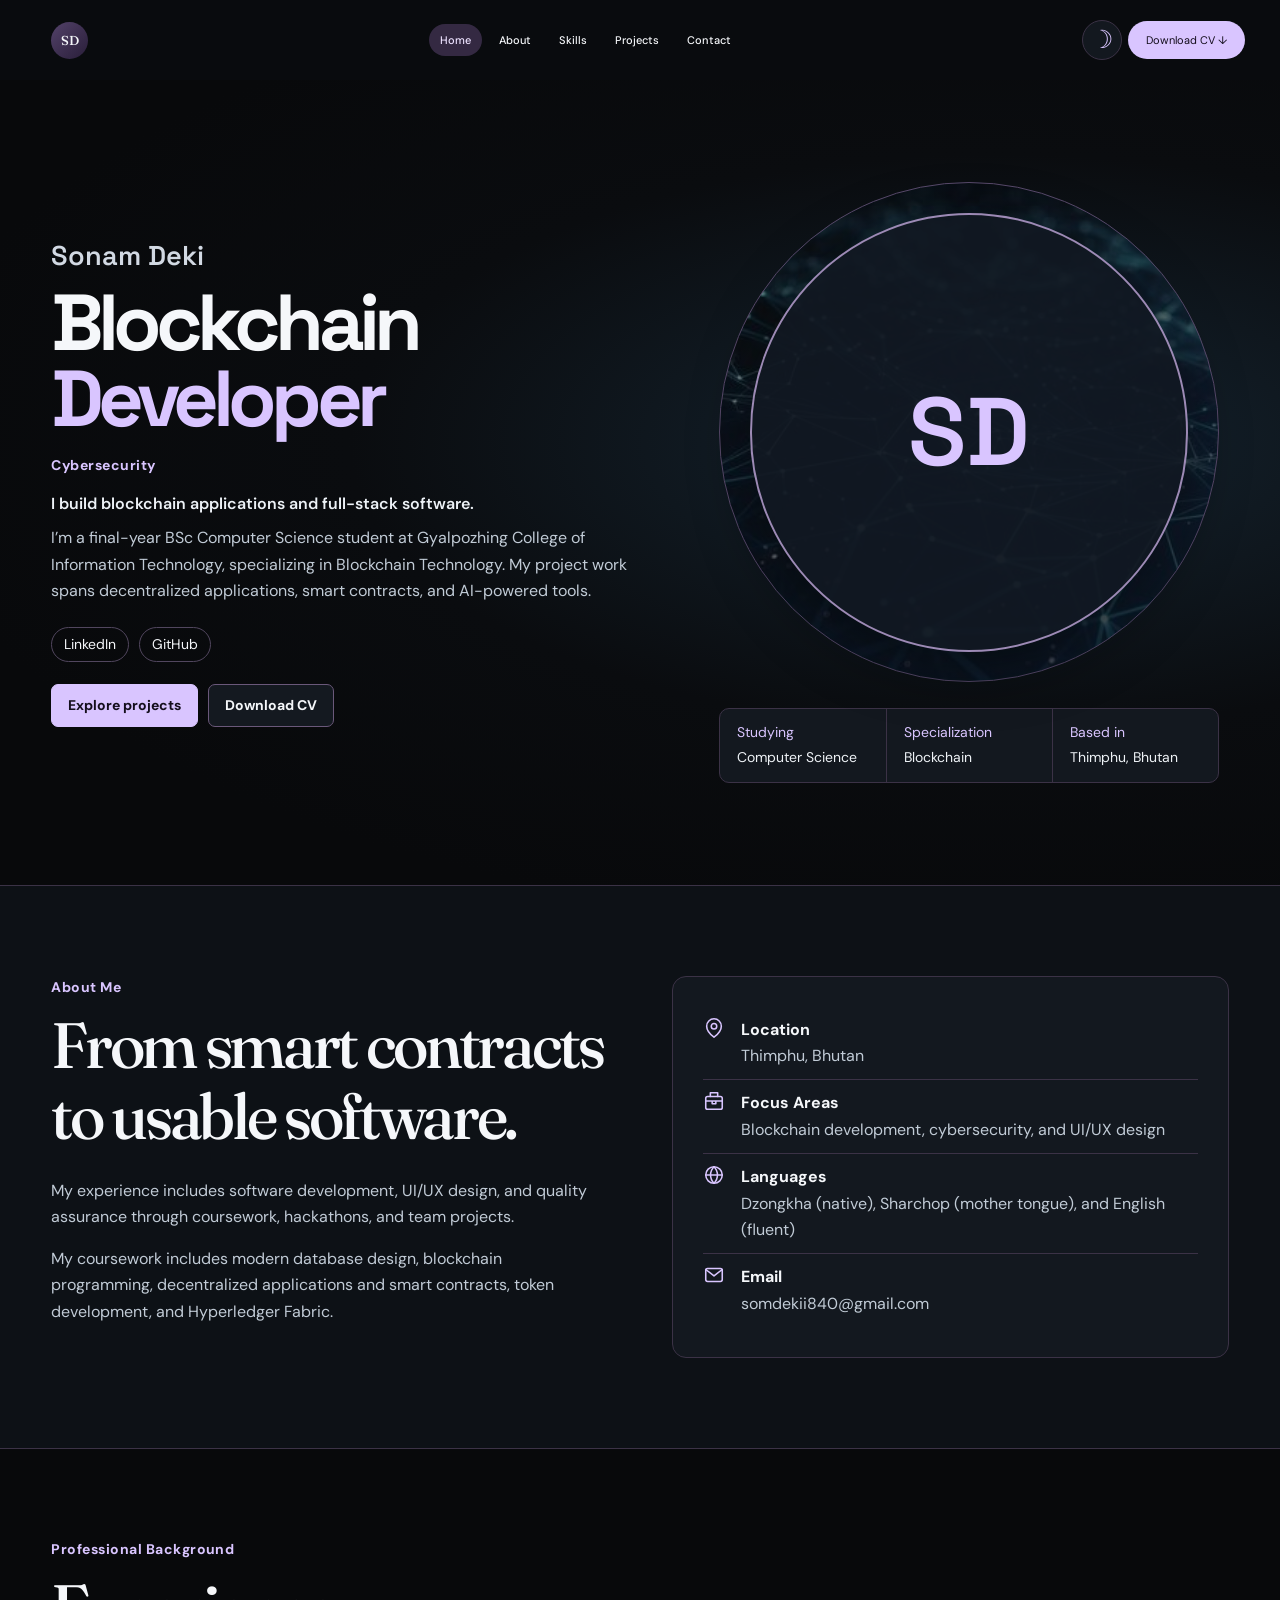
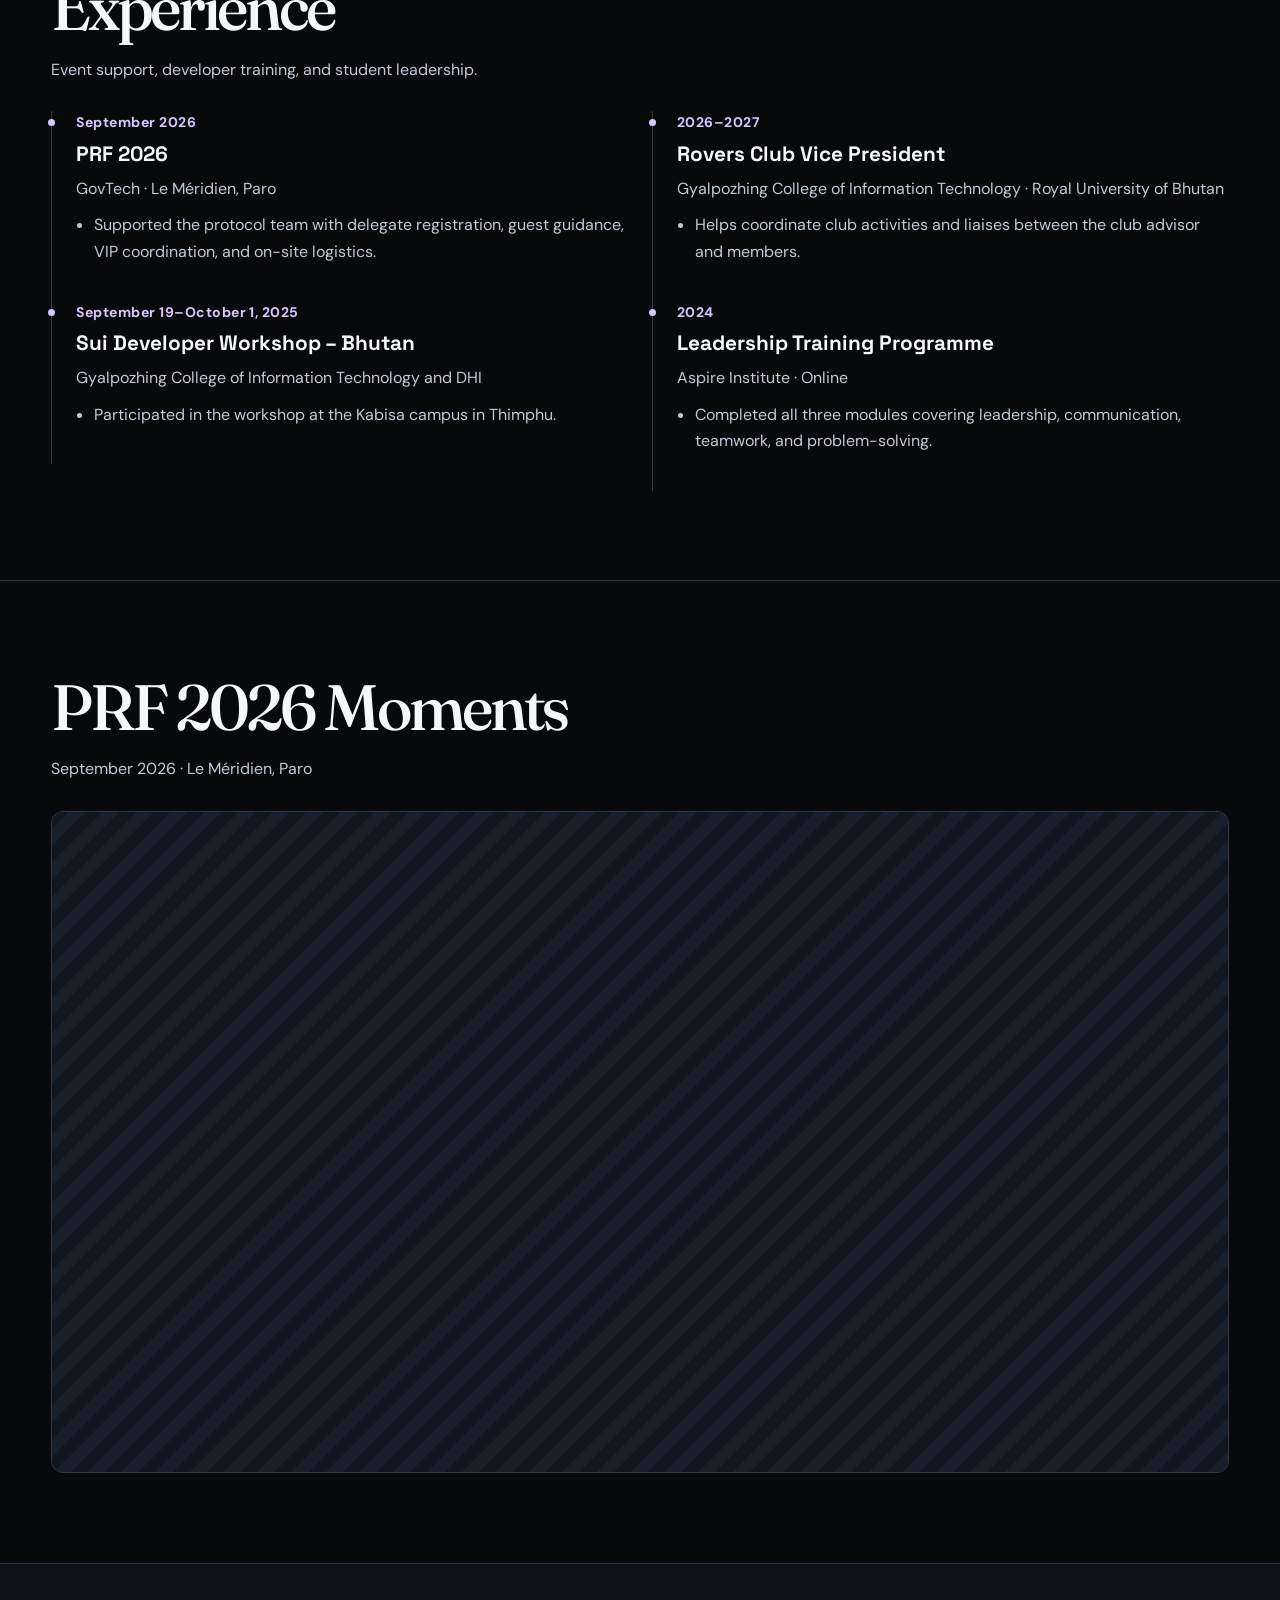
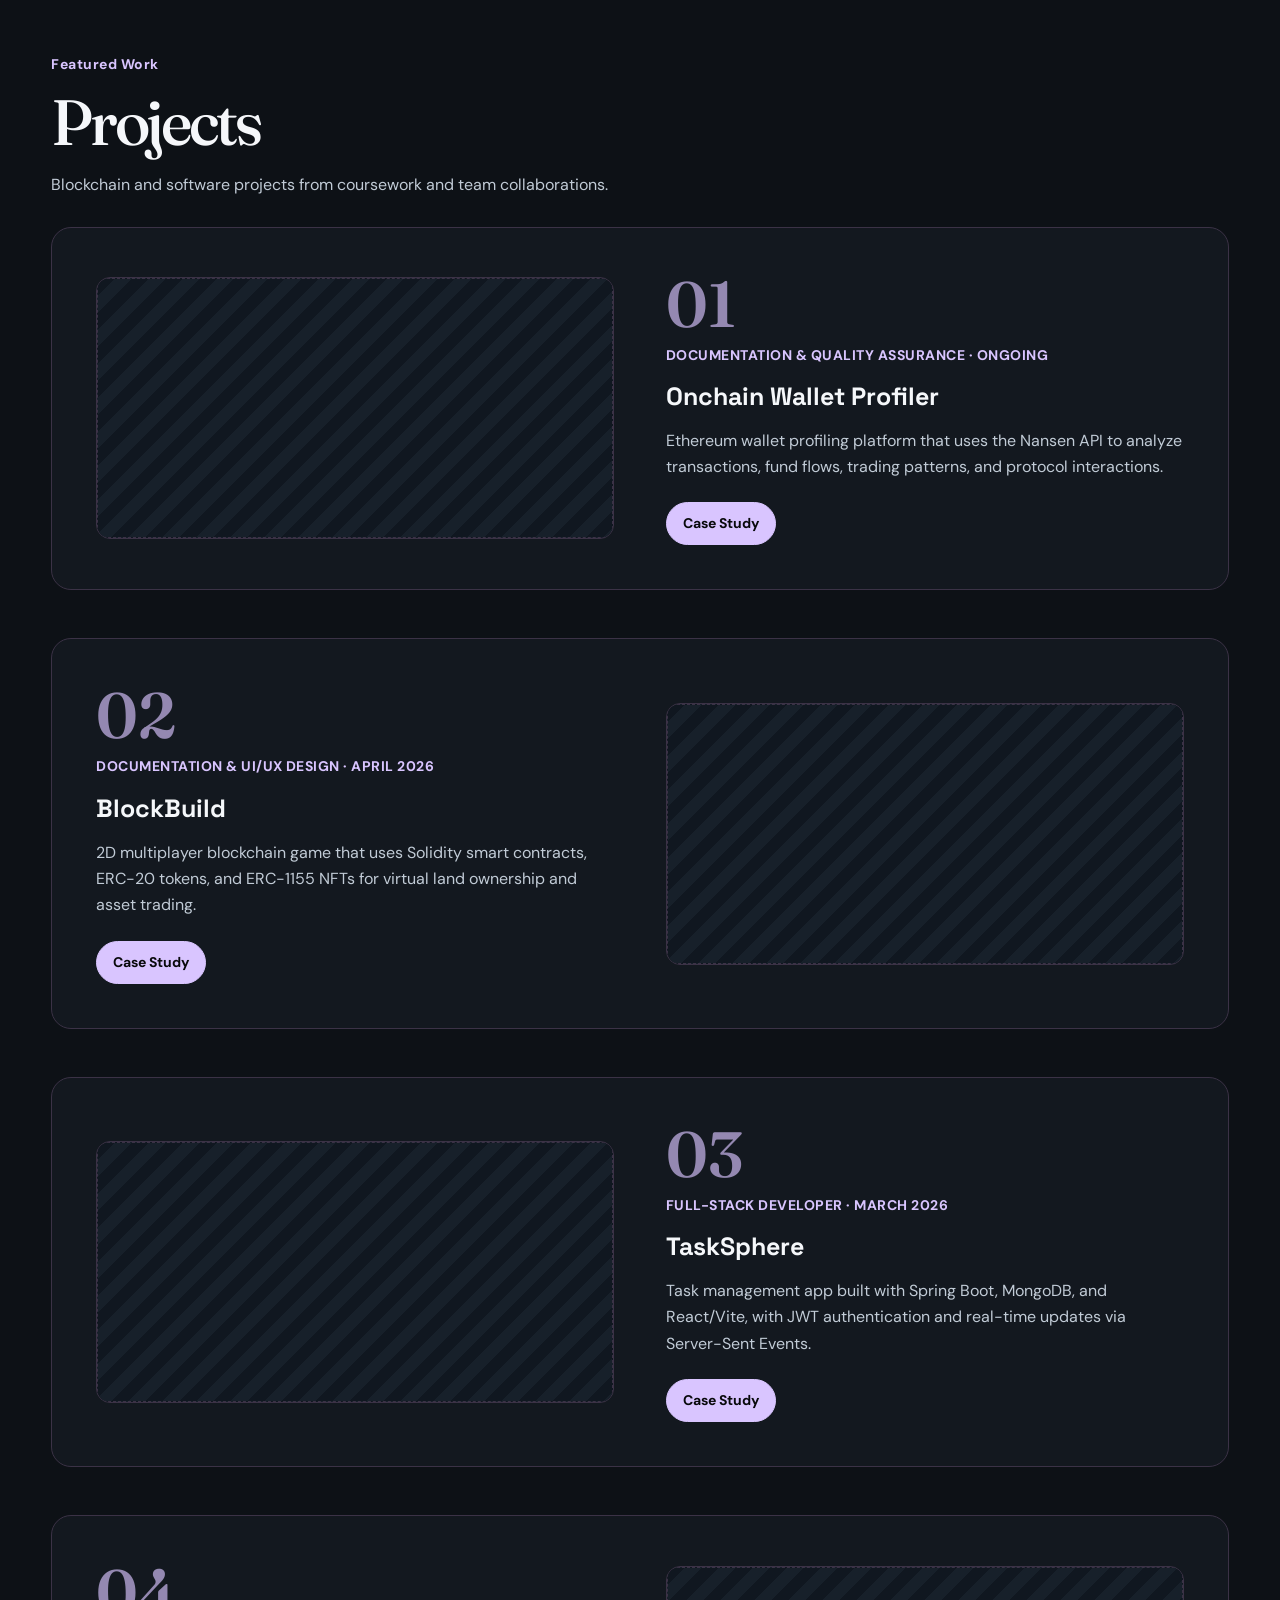
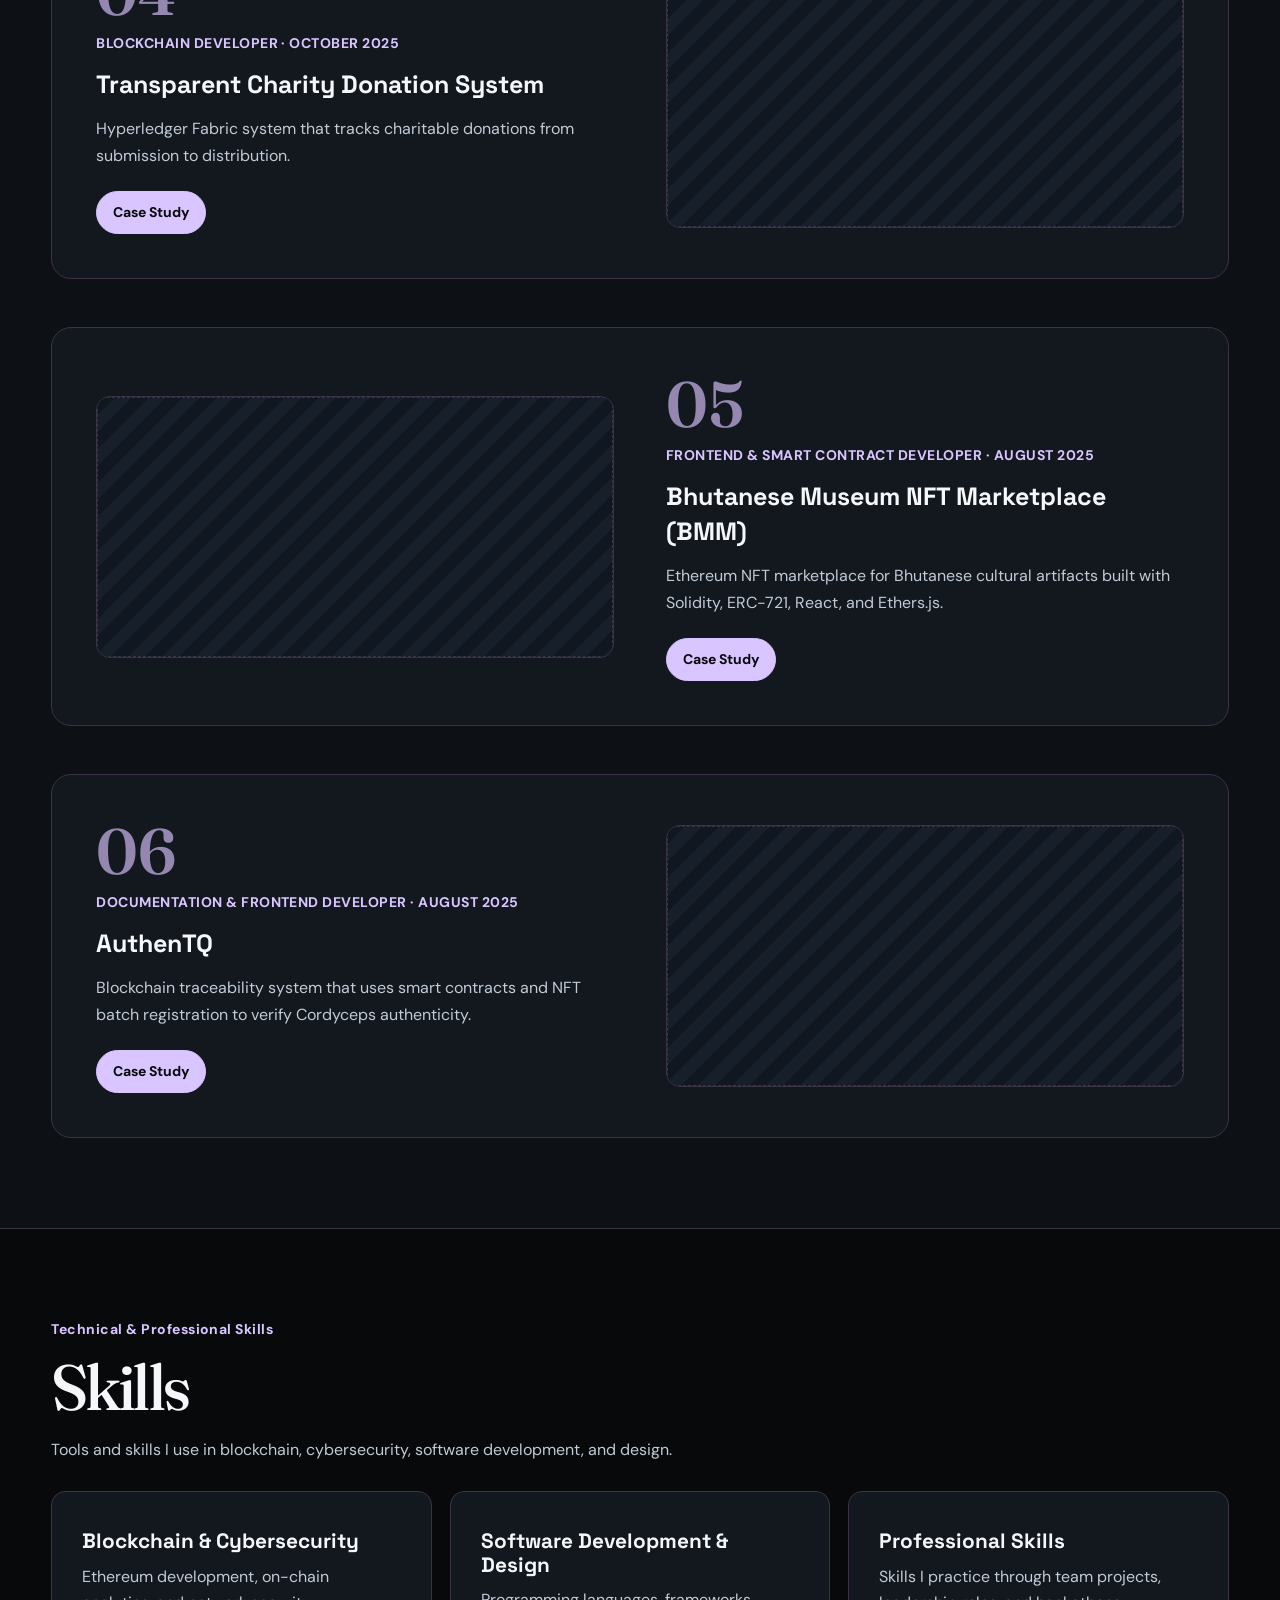
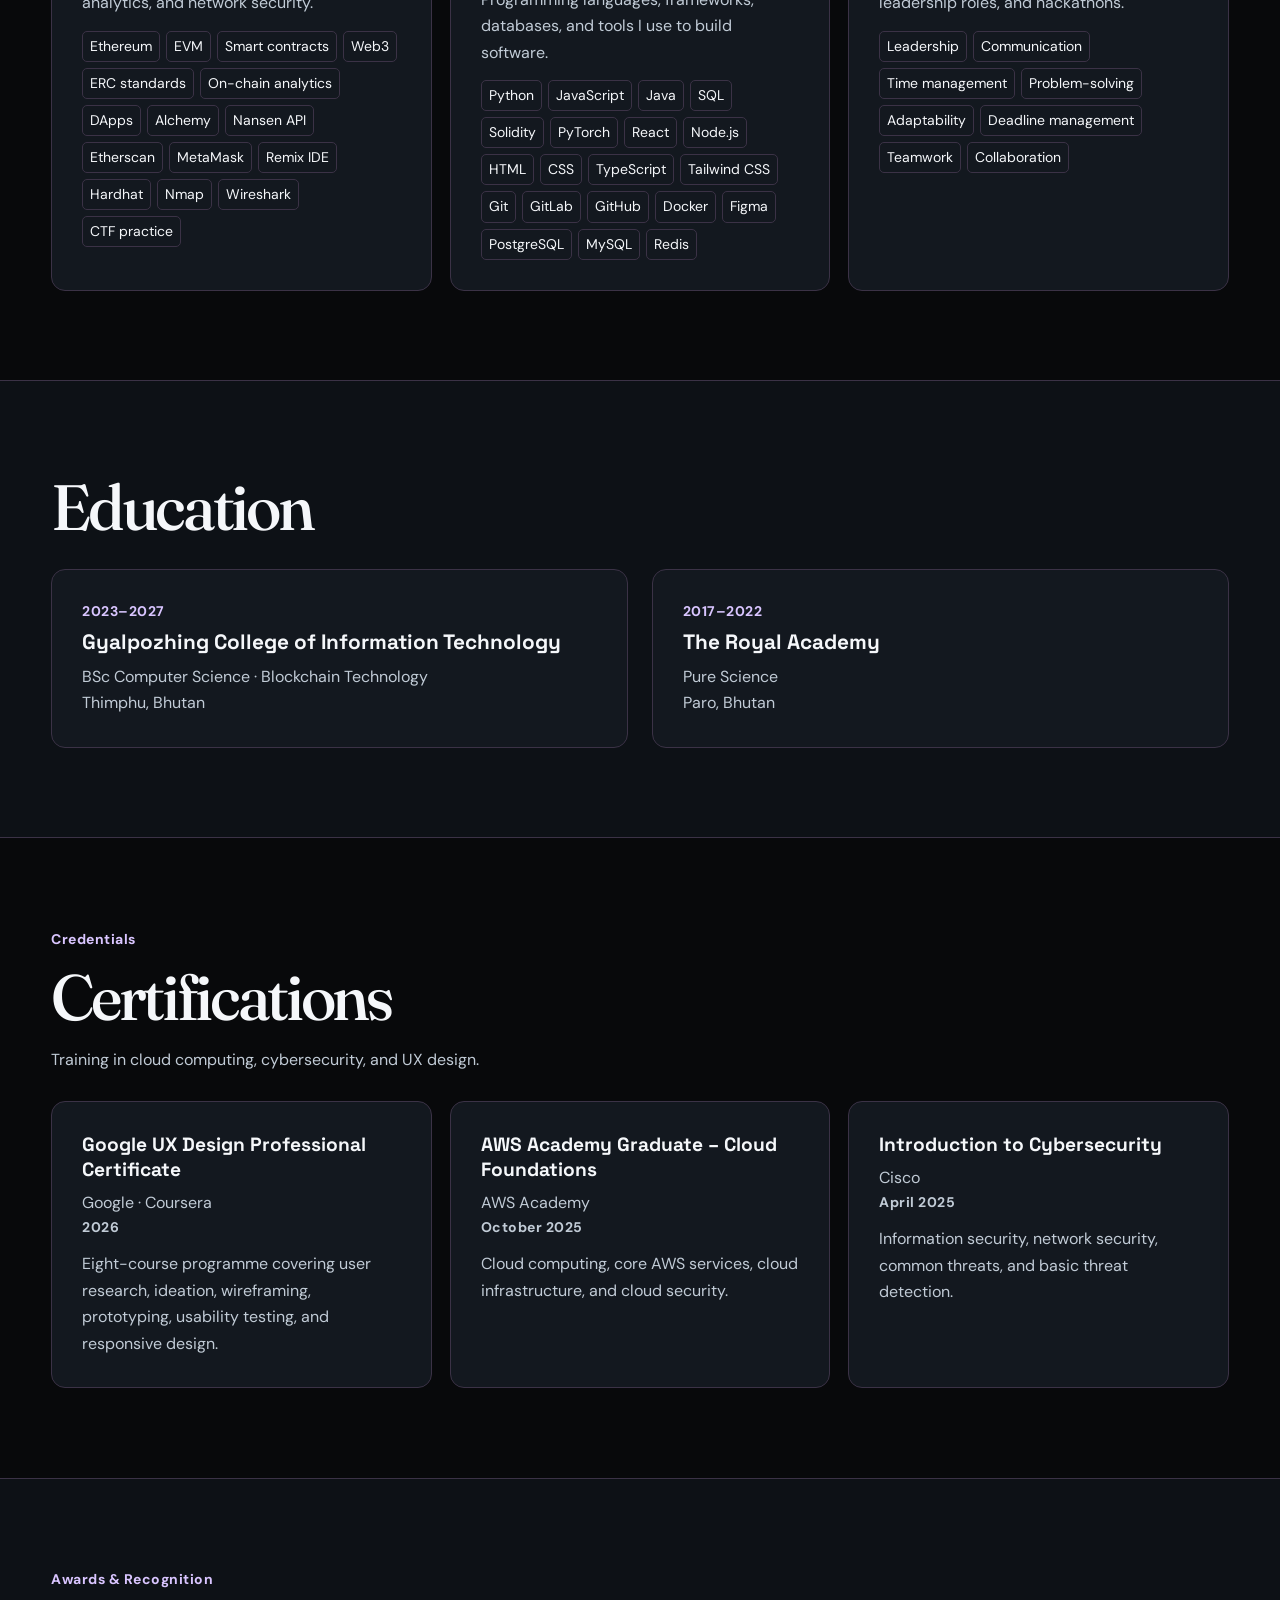
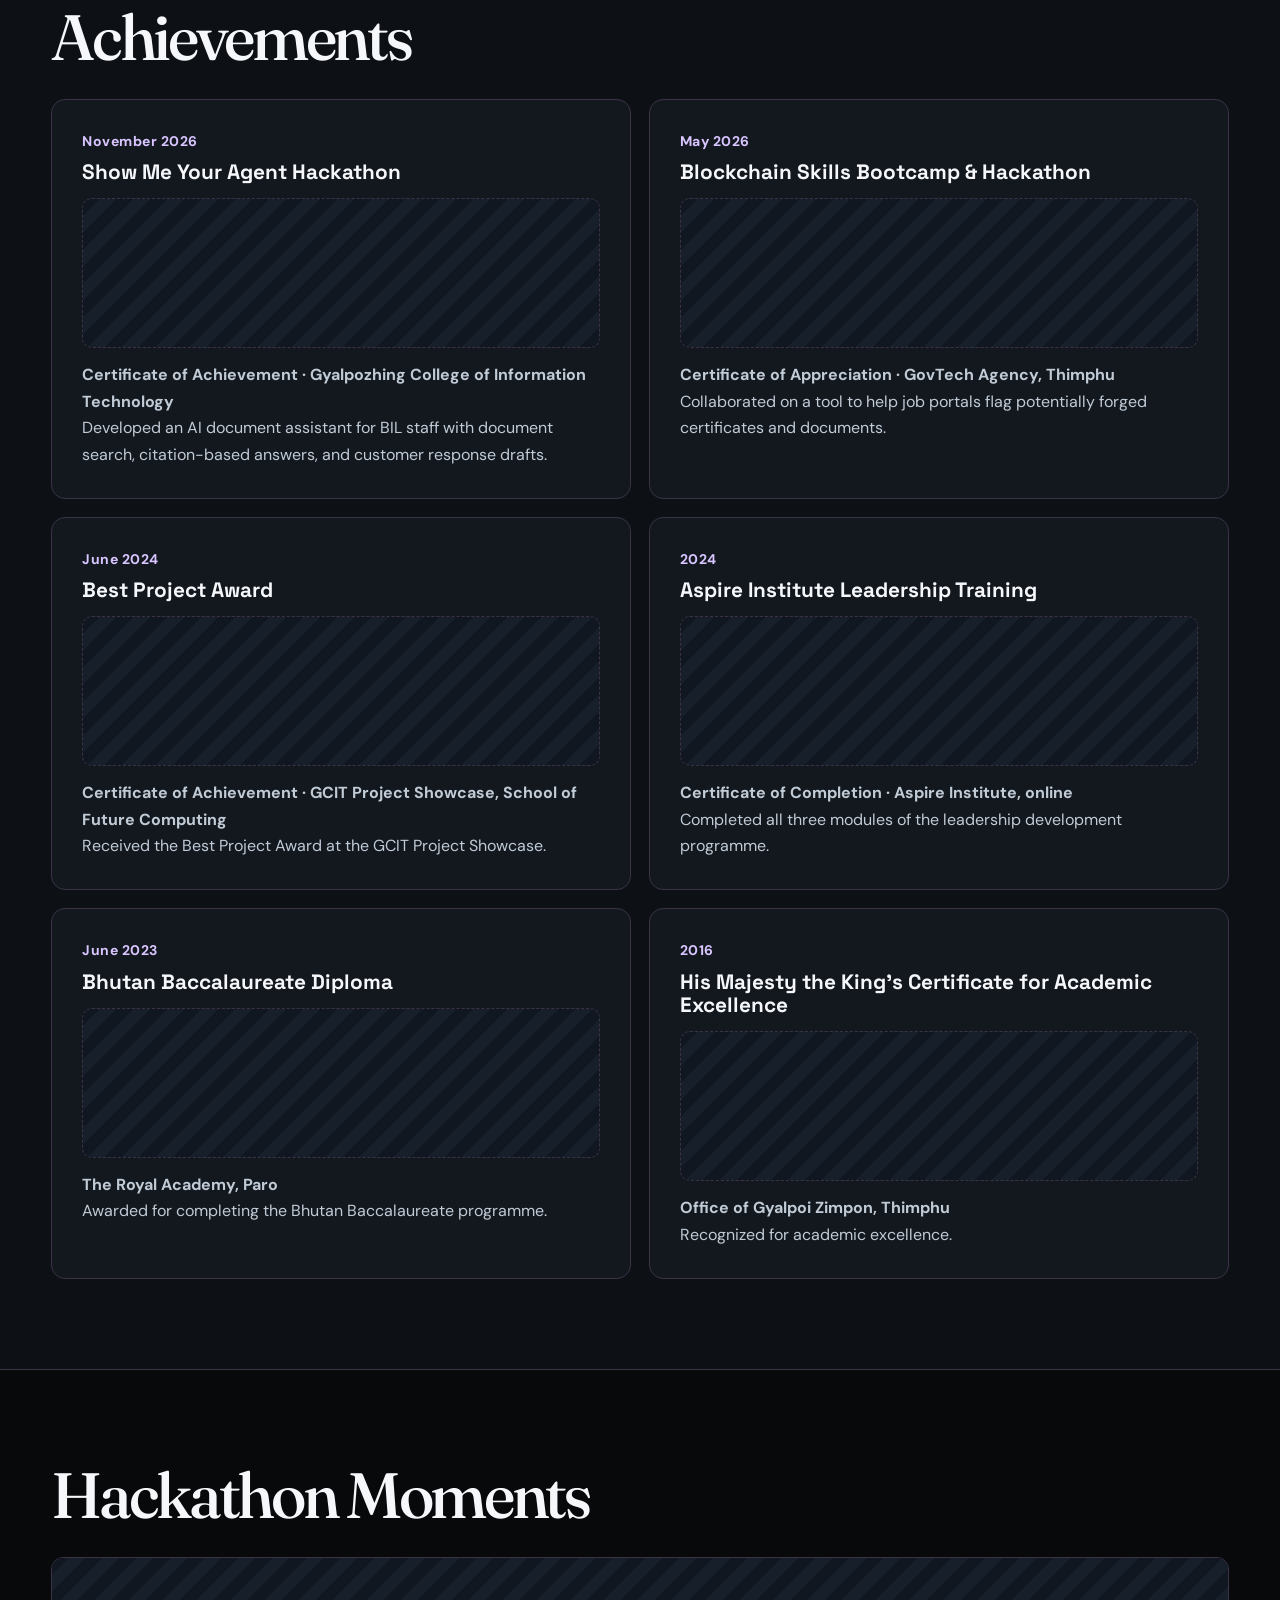
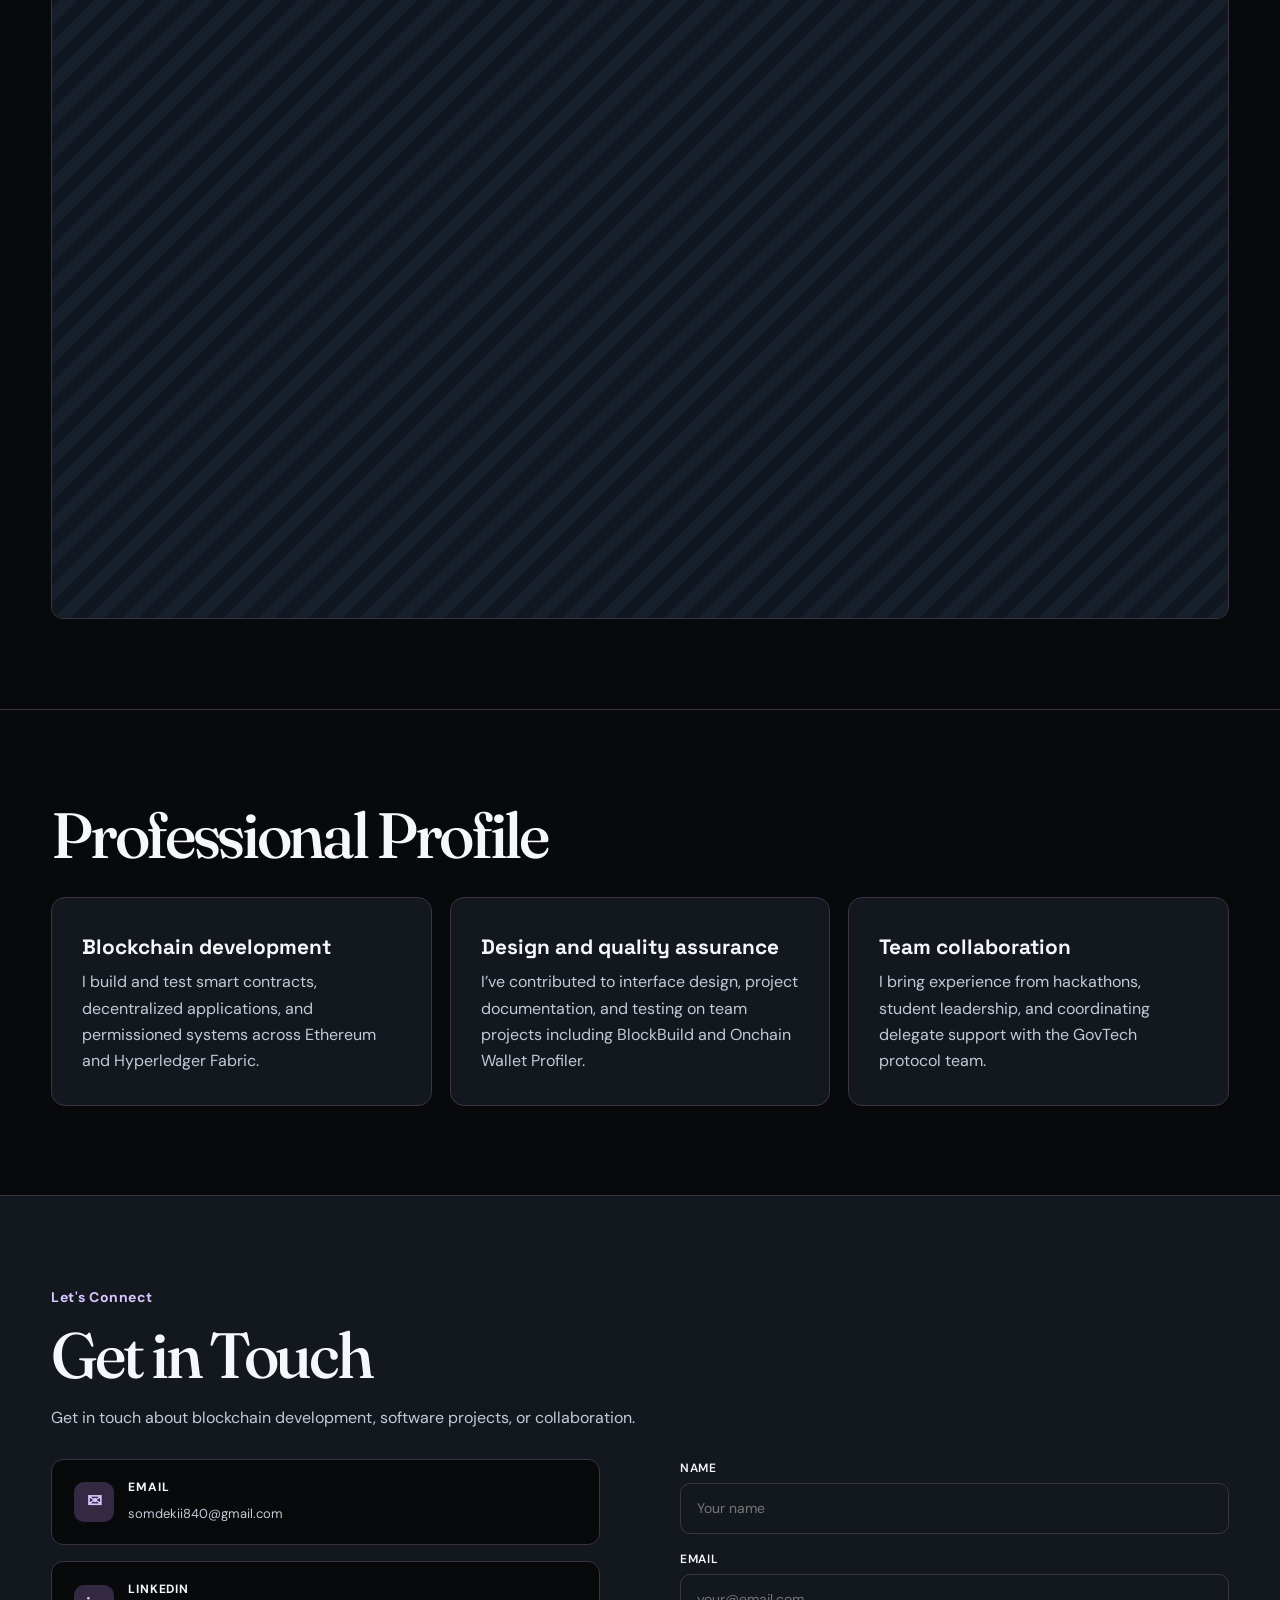
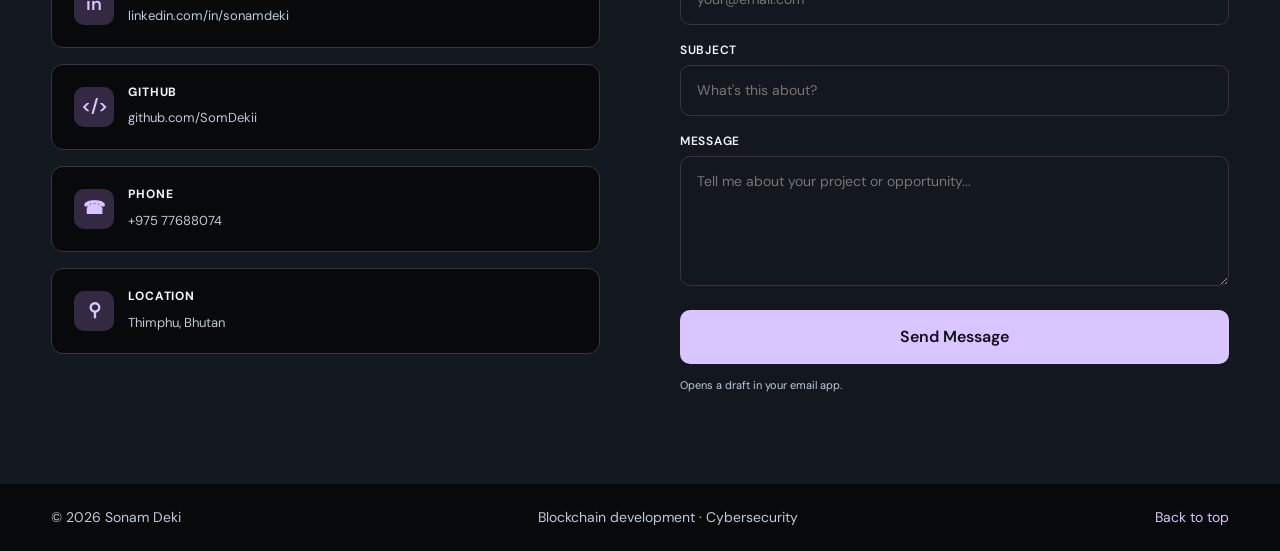
==== commit 8305c955: "Updates" ====
--- a/index.html
+++ b/index.html
@@ -3,12 +3,20 @@
 <head>
 <meta charset="utf-8">
 <meta name="viewport" content="width=device-width,initial-scale=1">
-<meta name="theme-color" content="#F8F6FC">
-<meta name="description" content="Sonam Deki, Computer Science student specializing in Blockchain and aspiring UX/UI designer.">
-<title>Sonam Deki | Blockchain Student &amp; UX/UI Designer</title>
+<meta name="theme-color" content="#08090b">
+<meta name="description" content="Sonam Deki, blockchain developer and final-year Computer Science student in Thimphu, Bhutan.">
+<title>Sonam Deki | Blockchain Developer</title>
 <link rel="preconnect" href="https://fonts.googleapis.com">
 <link rel="preconnect" href="https://fonts.gstatic.com" crossorigin>
-<link href="https://fonts.googleapis.com/css2?family=Manrope:wght@400;500;600;700;800&family=Fraunces:ital,wght@0,400;0,500;0,600;1,400;1,500&display=swap" rel="stylesheet">
+<link href="https://fonts.googleapis.com/css2?family=DM+Sans:wght@400;500;600;700&amp;family=Fraunces:ital,wght@0,500;0,600;1,500&amp;family=Space+Grotesk:wght@400;500;600;700&display=swap" rel="stylesheet">
+<script>
+try {
+  if (localStorage.getItem('portfolio-theme') === 'light') {
+    document.documentElement.dataset.theme = 'light';
+    document.querySelector('meta[name="theme-color"]').content = '#faf7ff';
+  }
+} catch {}
+</script>
 <link rel="stylesheet" href="styles.css">
 <script src="app.js" defer>
 </script>
@@ -23,37 +31,38 @@
 <button class="menu-toggle" aria-expanded="false" aria-controls="main-navigation">Menu <span aria-hidden="true">&#9776;</span>
 </button>
 <nav id="main-navigation" aria-label="Main navigation">
-<a href="#home" aria-current="page">Home</a>
+<a href="#home" aria-current="location">Home</a>
 <a href="#about">About</a>
 <a href="#skills">Skills</a>
 <a href="#work">Projects</a>
 <a href="#contact">Contact</a>
 </nav>
-<button class="nav-resume" disabled title="Resume file to be added" data-resume-file="assets/Sonam_Deki_CV.pdf">Download CV &#8595;</button>
+<div class="header-actions">
+<button class="theme-toggle" type="button" aria-label="Light mode" aria-pressed="false" title="Switch to light mode" hidden><span aria-hidden="true">&#9789;</span></button>
+<a class="nav-resume" href="assets/cv.pdf" download>Download CV &#8595;</a>
+</div>
 </div>
 </header>
 <main id="main">
-<section id="home" class="hero wrap" aria-labelledby="hero-title">
+<section id="home" class="hero" aria-labelledby="hero-title">
+<div class="hero-inner wrap">
 <div class="hero-copy">
-<p class="availability">
-<span aria-hidden="true">
-</span>Open to opportunities</p>
-<h1 id="hero-title">Sonam <em>Deki</em>
-</h1>
-<p class="hero-role">COMPUTER SCIENCE STUDENT &middot; BLOCKCHAIN &middot; ASPIRING UX/UI DESIGNER</p>
-<p class="hero-tagline">Designing clear, human digital experiences<br>on top of solid technology.</p>
-<p class="hero-description">I'm Sonam Deki, a Computer Science student specializing in Blockchain and growing into UX/UI design. I'm interested in making complex digital systems easier to understand and use.</p>
-
+<p class="hero-name">Sonam Deki</p>
+<h1 id="hero-title">Blockchain <em>Developer</em></h1>
+<p class="hero-role">Cybersecurity</p>
+<p class="hero-tagline">I build blockchain applications and full-stack software.</p>
+<p class="hero-description">I&rsquo;m a final-year BSc Computer Science student at Gyalpozhing College of Information Technology, specializing in Blockchain Technology. My project work spans decentralized applications, smart contracts, and AI-powered tools.</p>
+<div class="hero-socials" aria-label="Professional links">
+<a href="https://www.linkedin.com/in/sonamdeki">LinkedIn</a>
+<a href="https://github.com/SomDekii">GitHub</a>
+</div>
 <div class="hero-actions">
-<a class="button primary" href="#work">View projects &#8599;</a>
-<a class="button secondary" href="#contact">Contact me</a>
-</div>
-</div>
-<div class="profile-card">
-<figure class="hero-photo">
-<div class="asset-placeholder portrait-blank" data-asset="assets/CV.jpeg" aria-hidden="true">
-</div>
-</figure>
+<a class="button primary" href="#work">Explore projects</a>
+<a class="button secondary" href="assets/cv.pdf" download>Download CV</a>
+</div>
+</div>
+<div class="hero-profile">
+<div class="hero-art"><div class="hero-portrait" data-photo="assets/sonam-portrait.jpg" data-photo-alt="Portrait of Sonam Deki"><span aria-hidden="true">SD</span></div></div>
 <dl class="profile-facts">
 <div>
 <dt>Studying</dt>
@@ -64,10 +73,11 @@
 <dd>Blockchain</dd>
 </div>
 <div>
-<dt>Elective</dt>
-<dd>Cyber Security</dd>
+<dt>Based in</dt>
+<dd>Thimphu, Bhutan</dd>
 </div>
 </dl>
+</div>
 </div>
 </section>
 <section id="about" aria-labelledby="about-title">
@@ -75,440 +85,230 @@
     <div class="about-grid">
       <div class="about-text">
         <p class="section-label">About Me</p>
-        <h2 class="section-title" id="about-title">Driven by curiosity,<br><em>grounded by purpose.</em></h2>
-        <p>I'm Sonam Deki, a Computer Science student specializing in Blockchain and an aspiring UX/UI designer.</p>
-        <p>I want to connect my technical studies with thoughtful interface design, making complex ideas feel clear and approachable.</p>
+        <h2 class="section-title" id="about-title">From smart contracts<br>to usable software.</h2>
+        <p>My experience includes software development, UI/UX design, and quality assurance through coursework, hackathons, and team projects.</p>
+        <p>My coursework includes modern database design, blockchain programming, decentralized applications and smart contracts, token development, and Hyperledger Fabric.</p>
       </div>
       <div class="about-details">
-        <div class="about-detail"><span class="about-detail-icon" aria-hidden="true"><svg viewBox="0 0 24 24" width="22" height="22" fill="none" stroke="currentColor" stroke-width="1.7" stroke-linecap="round" stroke-linejoin="round"><path d="m2 9 10-5 10 5-10 5L2 9Z"/><path d="M6 11v6c4 3 8 3 12 0v-6M22 9v7"/></svg></span><div class="about-detail-content"><strong>Education</strong><span>Computer Science &middot; Blockchain specialization<br>Institution and study dates to be added</span></div></div>
-        <div class="about-detail"><span class="about-detail-icon" aria-hidden="true"><svg viewBox="0 0 24 24" width="22" height="22" fill="none" stroke="currentColor" stroke-width="1.7" stroke-linecap="round" stroke-linejoin="round"><path d="M20 10c0 6-8 12-8 12S4 16 4 10a8 8 0 1 1 16 0Z"/><circle cx="12" cy="10" r="3"/></svg></span><div class="about-detail-content"><strong>Location</strong><span>To be added</span></div></div>
-        <div class="about-detail"><span class="about-detail-icon" aria-hidden="true"><svg viewBox="0 0 24 24" width="22" height="22" fill="none" stroke="currentColor" stroke-width="1.7" stroke-linecap="round" stroke-linejoin="round"><rect x="3" y="7" width="18" height="14" rx="2"/><path d="M8 7V3h8v4M3 12h18M10 12v3h4v-3"/></svg></span><div class="about-detail-content"><strong>Focus Areas</strong><span>Blockchain &middot; UX/UI Design</span></div></div>
-        <div class="about-detail"><span class="about-detail-icon" aria-hidden="true"><svg viewBox="0 0 24 24" width="22" height="22" fill="none" stroke="currentColor" stroke-width="1.7" stroke-linecap="round" stroke-linejoin="round"><circle cx="12" cy="12" r="9"/><path d="M3 12h18M12 3c5 5 5 13 0 18-5-5-5-13 0-18Z"/></svg></span><div class="about-detail-content"><strong>Languages</strong><span>To be added</span></div></div>
-        <div class="about-detail"><span class="about-detail-icon" aria-hidden="true"><svg viewBox="0 0 24 24" width="22" height="22" fill="none" stroke="currentColor" stroke-width="1.7" stroke-linecap="round" stroke-linejoin="round"><rect x="3" y="5" width="18" height="14" rx="2"/><path d="m3 6 9 7 9-7"/></svg></span><div class="about-detail-content"><strong>Email</strong><span>To be added</span></div></div>
+        <div class="about-detail"><span class="about-detail-icon" aria-hidden="true"><svg viewBox="0 0 24 24" width="22" height="22" fill="none" stroke="currentColor" stroke-width="1.7" stroke-linecap="round" stroke-linejoin="round"><path d="M20 10c0 6-8 12-8 12S4 16 4 10a8 8 0 1 1 16 0Z"/><circle cx="12" cy="10" r="3"/></svg></span><div class="about-detail-content"><strong>Location</strong><span>Thimphu, Bhutan</span></div></div>
+        <div class="about-detail"><span class="about-detail-icon" aria-hidden="true"><svg viewBox="0 0 24 24" width="22" height="22" fill="none" stroke="currentColor" stroke-width="1.7" stroke-linecap="round" stroke-linejoin="round"><rect x="3" y="7" width="18" height="14" rx="2"/><path d="M8 7V3h8v4M3 12h18M10 12v3h4v-3"/></svg></span><div class="about-detail-content"><strong>Focus Areas</strong><span>Blockchain development, cybersecurity, and UI/UX design</span></div></div>
+        <div class="about-detail"><span class="about-detail-icon" aria-hidden="true"><svg viewBox="0 0 24 24" width="22" height="22" fill="none" stroke="currentColor" stroke-width="1.7" stroke-linecap="round" stroke-linejoin="round"><circle cx="12" cy="12" r="9"/><path d="M3 12h18M12 3c5 5 5 13 0 18-5-5-5-13 0-18Z"/></svg></span><div class="about-detail-content"><strong>Languages</strong><span>Dzongkha (native), Sharchop (mother tongue), and English (fluent)</span></div></div>
+        <div class="about-detail"><span class="about-detail-icon" aria-hidden="true"><svg viewBox="0 0 24 24" width="22" height="22" fill="none" stroke="currentColor" stroke-width="1.7" stroke-linecap="round" stroke-linejoin="round"><rect x="3" y="5" width="18" height="14" rx="2"/><path d="m3 6 9 7 9-7"/></svg></span><div class="about-detail-content"><strong>Email</strong><span><a href="mailto:somdekii840@gmail.com">somdekii840@gmail.com</a></span></div></div>
       </div>
     </div>
   </div>
 </section>
-<section id="skills"><div class="section-inner"><p class="section-label">Learning & Interests</p><h2 class="section-title">Skills</h2><p class="section-desc">My studies center on Blockchain, alongside a growing interest in UX/UI design. Specific tools and demonstrated skills will be added with my project work.</p><div class="skills-grid"><article class="skill-card"><h3>Blockchain</h3><p>My Computer Science specialization.</p><div class="skill-tags"><span>Academic focus</span></div></article><article class="skill-card"><h3>UX/UI Design</h3><p>My developing design direction: clear, approachable digital experiences.</p><div class="skill-tags"><span>Aspiring designer</span></div></article><article class="skill-card"><h3>Tools & Technical Skills</h3><p>To be added with supporting projects and coursework.</p><div class="skill-tags"><span>To be completed</span></div></article></div></div></section>
-<section id="work"><div class="section-inner"><p class="section-label">Featured Work</p><h2 class="section-title">Projects</h2><p class="section-desc">Interfaces and applications designed for real-world needs.</p><div class="projects-list"><article class="project-item" aria-labelledby="project-title-0"><div class="project-img"><div class="asset-placeholder" data-asset="assets/travel_diary.png" aria-hidden="true"></div></div><div class="project-content"><div class="project-number" aria-hidden="true">01</div><p class="project-role">UI/UX Designer &amp; Frontend Developer</p><h3 id="project-title-0">Travel Diary</h3><p>Travel Diary is a platform where travelers can capture, share,
-                and relive their adventures from around the world. From
-                breathtaking landscapes to unforgettable moments, users can post
-                their journeys, connect with fellow explorers, and inspire
-                others to discover new destinations — one journey at a time.</p><div class="project-buttons"><a href="https://www.figma.com/proto/M14a2xnhqpvAIxtzNE7SXy/BT-Page?node-id=132-70&t=9sZ0uHFVDraOkEbG-0&scaling=scale-down-width&content-scaling=fixed&page-id=132%3A2" target="_blank" rel="noopener noreferrer" class="design-btn">View Preview</a><button type="button" class="design-btn case-study-btn" data-case="0">Case Study</button></div></div></article>
-<article class="project-item reverse" aria-labelledby="project-title-1"><div class="project-img"><div class="asset-placeholder" data-asset="assets/bloodbank.png" aria-hidden="true"></div></div><div class="project-content"><div class="project-number" aria-hidden="true">02</div><p class="project-role">UI Designer &amp; Frontend Developer</p><h3 id="project-title-1">Blood Bank Management System</h3><p>A comprehensive healthcare platform managing Bhutan's blood
-                donation ecosystem — covering donor registration, real-time
-                inventory tracking, blood request processing, detailed
-                reporting, and multi-role notifications for donors, admins, and
-                healthcare providers.</p><div class="project-buttons"><a href="https://www.figma.com/proto/Nrdu45Bv31VJiCkSoakwqJ/Blood-Bank-management-system?node-id=8-8666&t=EbsedZxBPbaUZMbV-0&scaling=min-zoom&content-scaling=fixed&page-id=8%3A2&starting-point-node-id=164%3A7343" target="_blank" rel="noopener noreferrer" class="design-btn">View Preview</a><button type="button" class="design-btn case-study-btn" data-case="1">Case Study</button></div></div></article>
-<article class="project-item" aria-labelledby="project-title-2"><div class="project-img"><div class="asset-placeholder" data-asset="assets/brainScan.png" aria-hidden="true"></div></div><div class="project-content"><div class="project-number" aria-hidden="true">03</div><p class="project-role">UI/UX Designer</p><h3 id="project-title-2">Druk Brain Scan</h3><p>An AI-powered healthcare platform designed to assist brain
-                tumour detection using the VGG16 deep learning model. The
-                interface helps healthcare professionals upload scans, view
-                AI-generated predictions, and understand clinical results
-                easily.</p><div class="project-buttons"><a href="https://www.figma.com/proto/yrcPlJGgo2McWs8VVQLXNn/PRJ-202---Brain-Tumor-Recognition?node-id=83-194&t=RMazEb6fM8rHyHZd-0&scaling=min-zoom&content-scaling=fixed&page-id=0%3A1" target="_blank" rel="noopener noreferrer" class="design-btn">View Preview</a><button type="button" class="design-btn case-study-btn" data-case="2">Case Study</button></div></div></article>
-<article class="project-item reverse" aria-labelledby="project-title-3"><div class="project-img"><div class="asset-placeholder" data-asset="assets/GrabGo.png" aria-hidden="true"></div></div><div class="project-content"><div class="project-number" aria-hidden="true">04</div><p class="project-role">UI/UX Designer &amp; Frontend Developer</p><h3 id="project-title-3">Grab&GO</h3><p>A responsive takeaway food ordering web application that allows
-                users to browse menus, customize meals, place orders, and
-                receive instant confirmations through a clean and user-friendly
-                interface.</p><div class="project-buttons"><a href="https://www.figma.com/proto/BQmp8SrAP7O8Qyy1b8Pakv/Grab-and-go-group12-desktop?node-id=1505-3120&t=xnIJ8mthM6uukYgf-0&scaling=min-zoom&content-scaling=fixed&page-id=1505%3A3118" target="_blank" rel="noopener noreferrer" class="design-btn">View Preview</a><button type="button" class="design-btn case-study-btn" data-case="3">Case Study</button></div></div></article>
-<article class="project-item" aria-labelledby="project-title-4"><div class="project-img"><div class="asset-placeholder" data-asset="assets/kuensel.png" aria-hidden="true"></div></div><div class="project-content"><div class="project-number" aria-hidden="true">05</div><p class="project-role">UI/UX Designer</p><h3 id="project-title-4">Kuensel</h3><p>Kuensel is a digital news platform that delivers the latest
-                news, stories, and updates from Bhutan and around the world. It
-                provides reliable coverage on politics, business, culture,
-                technology, sports, and community events through a clean and
-                user-friendly reading experience.</p><div class="project-buttons"><a href="https://www.figma.com/proto/3shYVEBVuL0D7VN0mRvcni/Kuensel?node-id=1-609&t=bdA7CrAsbEKOA68x-0&scaling=scale-down-width&content-scaling=fixed&page-id=0%3A1" target="_blank" rel="noopener noreferrer" class="design-btn">View Preview</a><button type="button" class="design-btn case-study-btn" data-case="4">Case Study</button></div></div></article></div></div></section>
 <section id="experience">
 <div class="section-inner">
 <p class="section-label">Professional Background</p>
 <h2 class="section-title">Experience</h2>
-<p class="section-desc">
-          Internships where I applied AI, design, and data skills to real
-          organisational challenges.
-        </p>
-<div class="exp-cols">
-<div>
-<div class="timeline">
-<div class="timeline-item">
-<p class="timeline-period">January 2026</p>
-<h3>Intern — Network &amp; IT Operations</h3>
-<p class="timeline-org">Bhutan Telecom Limited, Thimphu</p>
-<ul>
-<li>
-                    Rotated through CANS, NNOC, and RAN departments gaining
-                    broad national telecom exposure
-                  </li>
-<li>
-                    Developed hands-on knowledge in GPON systems and last-mile
-                    internet connectivity
-                  </li>
-<li>
-                    Supported customer connectivity and enterprise Wi-Fi
-                    solutions
-                  </li>
-</ul>
-</div>
-<div class="timeline-item">
-<p class="timeline-period">July 2025</p>
-<h3>Intern — AI &amp; Language Technology</h3>
-<p class="timeline-org">GovTech Bhutan, Thimphu</p>
-<ul>
-<li>
-                    Integrated Dzongkha NLP models for translation, speech
-                    recognition, and text-to-speech
-                  </li>
-<li>
-                    Built a responsive frontend with HTML, CSS, JavaScript, and
-                    REST APIs
-                  </li>
-<li>
-                    Implemented file support features for PDF and TXT formats
-                  </li>
-</ul>
-</div>
-<div class="timeline-item">
-<p class="timeline-period">June – July 2024</p>
-<h3>Intern — AI &amp; Data Visualisation</h3>
-<p class="timeline-org">Yangkor Private Limited, Thimphu</p>
-<ul>
-<li>
-                    Collaborated with development teams on AI and data
-                    visualisation projects
-                  </li>
-<li>
-                    Created Power BI dashboards and reports using eCMS data
-                  </li>
-<li>
-                    Gained experience in real-world project workflows and agile
-                    practices
-                  </li>
-</ul>
-</div>
-</div>
-</div>
-<div>
-<div class="timeline">
-<div class="timeline-item">
-<p class="timeline-period">Feb – June 2025</p>
-<h3>PRJ 301 Team Lead</h3>
-<p class="timeline-org">Gyalpozhing College of IT</p>
-<ul>
-<li>
-                    Led a team of five through full project lifecycle of Jangkha
-                    AI app
-                  </li>
-<li>
-                    Managed timelines, facilitated design sprints, and bridged
-                    AI and frontend teams
-                  </li>
-<li>
-                    Strengthened collaboration, project management, and
-                    leadership skills
-                  </li>
-</ul>
-</div>
-<div class="timeline-item">
-<p class="timeline-period">Aug 2023 – June 2024</p>
-<h3>Treasurer (EXCO) — DevForge Club</h3>
-<p class="timeline-org">Gyalpozhing College of IT</p>
-<ul>
-<li>
-                    Maintained accurate budget records and tracked financial
-                    transactions
-                  </li>
-<li>
-                    Monitored member attendance and club activity engagement
-                  </li>
-<li>
-                    Ensured transparency and accountability in all financial
-                    matters
-                  </li>
-</ul>
-</div>
-<div class="timeline-item">
-<p class="timeline-period">Feb – June 2023</p>
-<h3>Class Representative</h3>
-<p class="timeline-org">Gyalpozhing College of IT</p>
-<ul>
-<li>Acted as liaison between students and faculty</li>
-<li>
-                    Coordinated academic activities and conveyed important
-                    announcements
-                  </li>
-</ul>
-</div>
-</div>
-</div>
-</div>
-</div>
-</section>
-<section id="conferences">
-<div class="section-inner">
-<p class="section-label">Events &amp; Learning</p>
-<h2 class="section-title">Conferences &amp; Workshops</h2>
-<p class="section-desc">
-          Actively engaging with the global AI and tech community through
-          conferences, workshops, and innovation programmes.
-        </p>
+<p class="section-desc">Event support, developer training, and student leadership.</p>
+<div class="exp-cols"><div><div class="timeline">
+<div class="timeline-item"><p class="timeline-period">September 2026</p><h3>PRF 2026</h3><p class="timeline-org">GovTech &middot; Le M&eacute;ridien, Paro</p><ul><li>Supported the protocol team with delegate registration, guest guidance, VIP coordination, and on-site logistics.</li></ul>
+</div>
+<div class="timeline-item"><p class="timeline-period">September 19&ndash;October 1, 2025</p><h3>Sui Developer Workshop &ndash; Bhutan</h3><p class="timeline-org">Gyalpozhing College of Information Technology and DHI</p><ul><li>Participated in the workshop at the Kabisa campus in Thimphu.</li></ul></div>
+</div></div><div><div class="timeline">
+<div class="timeline-item"><p class="timeline-period">2026&ndash;2027</p><h3>Rovers Club Vice President</h3><p class="timeline-org">Gyalpozhing College of Information Technology &middot; Royal University of Bhutan</p><ul><li>Helps coordinate club activities and liaises between the club advisor and members.</li></ul></div>
+<div class="timeline-item"><p class="timeline-period">2024</p><h3>Leadership Training Programme</h3><p class="timeline-org">Aspire Institute &middot; Online</p><ul><li>Completed all three modules covering leadership, communication, teamwork, and problem-solving.</li></ul></div>
+</div></div></div>
+</div>
+</section>
+<section id="prf-moments" aria-labelledby="prf-moments-title">
+<div class="section-inner">
+<h2 class="section-title" id="prf-moments-title">PRF 2026 Moments</h2>
+<p class="section-desc">September 2026 &middot; Le M&eacute;ridien, Paro</p>
+<div class="moments-gallery" data-photo-slider role="group" aria-label="PRF photo slider">
+<div class="moments-frame" id="prf-photo-frame">
+<div class="moments-slide"><div class="asset-placeholder" data-photo="assets/prf-2026-01.jpg" data-photo-alt="PRF 2026 in Paro, photo 1" aria-hidden="true"></div></div>
+<div class="moments-slide" hidden><div class="asset-placeholder" data-photo="assets/prf-2026-02.jpg" data-photo-alt="PRF 2026 in Paro, photo 2" aria-hidden="true"></div></div>
+<div class="moments-slide" hidden><div class="asset-placeholder" data-photo="assets/prf-2026-03.jpg" data-photo-alt="PRF 2026 in Paro, photo 3" aria-hidden="true"></div></div>
+</div>
+<div class="moments-controls" hidden>
+<button type="button" class="design-btn" data-slide-step="-1" aria-controls="prf-photo-frame">Previous</button>
+<span class="moments-position" aria-live="polite"></span>
+<button type="button" class="design-btn" data-slide-step="1" aria-controls="prf-photo-frame">Next</button>
+</div>
+</div>
+</div>
+</section>
+<section id="work">
+<div class="section-inner">
+<p class="section-label">Featured Work</p>
+<h2 class="section-title">Projects</h2>
+<p class="section-desc">Blockchain and software projects from coursework and team collaborations.</p>
+<div class="projects-list">
+<article class="project-item" aria-labelledby="project-title-0">
+<div class="project-img"><div class="asset-placeholder" data-photo="assets/onchain-wallet-profiler.jpg" data-photo-alt="Project screenshot" aria-hidden="true"></div></div>
+<div class="project-content">
+<div class="project-number" aria-hidden="true">01</div>
+<p class="project-role">Documentation &amp; Quality Assurance &middot; Ongoing</p>
+<h3 id="project-title-0">Onchain Wallet Profiler</h3>
+<p>Ethereum wallet profiling platform that uses the Nansen API to analyze transactions, fund flows, trading patterns, and protocol interactions.</p>
+<div class="project-buttons"><button type="button" class="design-btn case-study-btn" data-case="0">Case Study</button></div>
+</div>
+</article>
+<article class="project-item reverse" aria-labelledby="project-title-1">
+<div class="project-img"><div class="asset-placeholder" data-photo="assets/blockbuild.jpg" data-photo-alt="Project screenshot" aria-hidden="true"></div></div>
+<div class="project-content">
+<div class="project-number" aria-hidden="true">02</div>
+<p class="project-role">Documentation &amp; UI/UX Design &middot; April 2026</p>
+<h3 id="project-title-1">BlockBuild</h3>
+<p>2D multiplayer blockchain game that uses Solidity smart contracts, ERC-20 tokens, and ERC-1155 NFTs for virtual land ownership and asset trading.</p>
+<div class="project-buttons"><button type="button" class="design-btn case-study-btn" data-case="1">Case Study</button></div>
+</div>
+</article>
+<article class="project-item" aria-labelledby="project-title-2">
+<div class="project-img"><div class="asset-placeholder" data-photo="assets/tasksphere.jpg" data-photo-alt="Project screenshot" aria-hidden="true"></div></div>
+<div class="project-content">
+<div class="project-number" aria-hidden="true">03</div>
+<p class="project-role">Full-Stack Developer &middot; March 2026</p>
+<h3 id="project-title-2">TaskSphere</h3>
+<p>Task management app built with Spring Boot, MongoDB, and React/Vite, with JWT authentication and real-time updates via Server-Sent Events.</p>
+<div class="project-buttons"><button type="button" class="design-btn case-study-btn" data-case="2">Case Study</button></div>
+</div>
+</article>
+<article class="project-item reverse" aria-labelledby="project-title-3">
+<div class="project-img"><div class="asset-placeholder" data-photo="assets/transparent-charity.jpg" data-photo-alt="Project screenshot" aria-hidden="true"></div></div>
+<div class="project-content">
+<div class="project-number" aria-hidden="true">04</div>
+<p class="project-role">Blockchain Developer &middot; October 2025</p>
+<h3 id="project-title-3">Transparent Charity Donation System</h3>
+<p>Hyperledger Fabric system that tracks charitable donations from submission to distribution.</p>
+<div class="project-buttons"><button type="button" class="design-btn case-study-btn" data-case="3">Case Study</button></div>
+</div>
+</article>
+<article class="project-item" aria-labelledby="project-title-4">
+<div class="project-img"><div class="asset-placeholder" data-photo="assets/museum-nft-marketplace.jpg" data-photo-alt="Project screenshot" aria-hidden="true"></div></div>
+<div class="project-content">
+<div class="project-number" aria-hidden="true">05</div>
+<p class="project-role">Frontend &amp; Smart Contract Developer &middot; August 2025</p>
+<h3 id="project-title-4">Bhutanese Museum NFT Marketplace (BMM)</h3>
+<p>Ethereum NFT marketplace for Bhutanese cultural artifacts built with Solidity, ERC-721, React, and Ethers.js.</p>
+<div class="project-buttons"><button type="button" class="design-btn case-study-btn" data-case="4">Case Study</button></div>
+</div>
+</article>
+<article class="project-item reverse" aria-labelledby="project-title-5">
+<div class="project-img"><div class="asset-placeholder" data-photo="assets/authentq.jpg" data-photo-alt="Project screenshot" aria-hidden="true"></div></div>
+<div class="project-content">
+<div class="project-number" aria-hidden="true">06</div>
+<p class="project-role">Documentation &amp; Frontend Developer &middot; August 2025</p>
+<h3 id="project-title-5">AuthenTQ</h3>
+<p>Blockchain traceability system that uses smart contracts and NFT batch registration to verify Cordyceps authenticity.</p>
+<div class="project-buttons"><button type="button" class="design-btn case-study-btn" data-case="5">Case Study</button></div>
+</div>
+</article>
+</div>
+</div>
+</section>
+<section id="skills" aria-labelledby="skills-title">
+<div class="section-inner">
+<p class="section-label">Technical &amp; Professional Skills</p>
+<h2 class="section-title" id="skills-title">Skills</h2>
+<p class="section-desc">Tools and skills I use in blockchain, cybersecurity, software development, and design.</p>
+<div class="skills-grid">
+<article class="skill-card"><h3>Blockchain &amp; Cybersecurity</h3><p>Ethereum development, on-chain analytics, and network security.</p><div class="skill-tags"><span>Ethereum</span><span>EVM</span><span>Smart contracts</span><span>Web3</span><span>ERC standards</span><span>On-chain analytics</span><span>DApps</span><span>Alchemy</span><span>Nansen API</span><span>Etherscan</span><span>MetaMask</span><span>Remix IDE</span><span>Hardhat</span><span>Nmap</span><span>Wireshark</span><span>CTF practice</span></div></article>
+<article class="skill-card"><h3>Software Development &amp; Design</h3><p>Programming languages, frameworks, databases, and tools I use to build software.</p><div class="skill-tags"><span>Python</span><span>JavaScript</span><span>Java</span><span>SQL</span><span>Solidity</span><span>PyTorch</span><span>React</span><span>Node.js</span><span>HTML</span><span>CSS</span><span>TypeScript</span><span>Tailwind CSS</span><span>Git</span><span>GitLab</span><span>GitHub</span><span>Docker</span><span>Figma</span><span>PostgreSQL</span><span>MySQL</span><span>Redis</span></div></article>
+<article class="skill-card"><h3>Professional Skills</h3><p>Skills I practice through team projects, leadership roles, and hackathons.</p><div class="skill-tags"><span>Leadership</span><span>Communication</span><span>Time management</span><span>Problem-solving</span><span>Adaptability</span><span>Deadline management</span><span>Teamwork</span><span>Collaboration</span></div></article>
+</div>
+</div>
+</section>
+
+<section id="education" aria-labelledby="education-title">
+<div class="section-inner">
+<h2 class="section-title" id="education-title">Education</h2>
+<div class="education-grid">
+<article class="info-card"><p class="timeline-period">2023&ndash;2027</p><h3>Gyalpozhing College of Information Technology</h3><p>BSc Computer Science &middot; Blockchain Technology</p><p>Thimphu, Bhutan</p></article>
+<article class="info-card"><p class="timeline-period">2017&ndash;2022</p><h3>The Royal Academy</h3><p>Pure Science</p><p>Paro, Bhutan</p></article>
+</div>
+</div>
+</section>
+<section id="certifications" aria-labelledby="certifications-title">
+<div class="section-inner">
+<p class="section-label">Credentials</p>
+<h2 class="section-title" id="certifications-title">Certifications</h2>
+<p class="section-desc">Training in cloud computing, cybersecurity, and UX design.</p>
+<div class="cert-grid">
+<article class="cert-card"><div class="cert-icon" aria-hidden="true"></div><div class="cert-info"><strong>Google UX Design Professional Certificate</strong><span>Google &middot; Coursera</span><span class="cert-date">2026</span><p>Eight-course programme covering user research, ideation, wireframing, prototyping, usability testing, and responsive design.</p></div></article>
+<article class="cert-card"><div class="cert-icon" aria-hidden="true"></div><div class="cert-info"><strong>AWS Academy Graduate &ndash; Cloud Foundations</strong><span>AWS Academy</span><span class="cert-date">October 2025</span><p>Cloud computing, core AWS services, cloud infrastructure, and cloud security.</p></div></article>
+<article class="cert-card"><div class="cert-icon" aria-hidden="true"></div><div class="cert-info"><strong>Introduction to Cybersecurity</strong><span>Cisco</span><span class="cert-date">April 2025</span><p>Information security, network security, common threats, and basic threat detection.</p></div></article>
+</div>
+</div>
+</section>
+<section id="achievements" aria-labelledby="achievements-title">
+<div class="section-inner">
+<p class="section-label">Awards &amp; Recognition</p>
+<h2 class="section-title" id="achievements-title">Achievements</h2>
 <div class="conf-grid">
-<div class="conf-card">
-<p class="conf-year">Nov 2025 · Thimphu, Bhutan</p>
-<h4>3rd Australia-Bhutan Research Conference (ABRC 2025)</h4>
-<div class="conf-img">
-<div class="asset-placeholder " data-asset="assets/ABRC.png" aria-hidden="true">
-</div>
-</div>
-<p>
-              Attended 3 full days of the ABRC 2025 — "Bridging Knowledge,
-              Innovation, and Policy: Harnessing the Power of Research."
-              Organised jointly by the Royal University of Bhutan and the Royal
-              Bhutanese Embassy of Canberra with Australian Government support.
-            </p>
-</div>
-<div class="conf-card">
-<p class="conf-year">July 16, 2025 · Thimphu, Bhutan</p>
-<h4>AI for Development Workshop</h4>
-<div class="conf-img">
-<div class="asset-placeholder " data-asset="assets/AIforDev.png" aria-hidden="true">
-</div>
-</div>
-<p>
-              Attended Day 2 of the high-level AI for Development Workshop
-              hosted by the Royal Government of Bhutan, UAE, G42, Eurasia Group,
-              and GovTech — featuring discussions on Bhutan's development goals
-              and AI integration strategies.
-            </p>
-</div>
-<div class="conf-card">
-<p class="conf-year">May 28, 2025 · Thimphu, Bhutan</p>
-<h4>Bhutan Launch — Human Development Report 2025</h4>
-<div class="conf-img">
-<div class="asset-placeholder " data-asset="assets/HumanDev.png" aria-hidden="true">
-</div>
-</div>
-<p>
-              Attended the national Bhutan launch of the UNDP Human Development
-              Report 2025: "A matter of choice: People and possibilities in the
-              age of AI" — exploring AI's impact on human development and the
-              future of work.
-            </p>
-</div>
-<div class="conf-card">
-<p class="conf-year">March 2025 · Bhutan</p>
-<h4>National Startup Weekend</h4>
-<div class="conf-img">
-<div class="asset-placeholder " data-asset="assets/NSW.jpeg" aria-hidden="true">
-</div>
-</div>
-<p>
-              Participated in the National Startup Weekend under the theme
-              "Cultivating Conscious Innovation: Merging Emerging Technologies
-              with Mindful Development Practices" — pitching and developing an
-              innovative startup concept with a cross-functional team.
-            </p>
-</div>
-</div>
-</div>
-</section>
-<section id="international">
-<div class="section-inner">
-<p class="section-label">Global Exposure</p>
-<h2 class="section-title">International Experience</h2>
-<p class="section-desc">
-          Cross-border learning and collaboration that shaped a global
-          perspective on technology, entrepreneurship, and design.
-        </p>
-<div class="intl-grid">
-<div>
-<div class="intl-image-wrapper">
-<div class="asset-placeholder " data-asset="assets/Singapore.jpg" aria-hidden="true">
-</div>
-</div>
-</div>
-<div class="intl-items">
-<div class="intl-item">
-<span class="intl-flag">
-</span>
-<div>
-<strong
-                  >GCIT SPARK — Nanyang Polytechnic, Singapore (Nov
-                  2025)</strong
-                >
-<span>
-                  Selected for a week-long immersive exchange at NYP — Bhutan's
-                  first overseas programme of this kind. Attended Business
-                  Innovation &amp; Entrepreneurship class and engaged with
-                  international student peers.
-                </span>
-</div>
-</div>
-<div class="intl-item">
-<span class="intl-flag">
-</span>
-<div>
-<strong>SQREEM Technologies — AI &amp; Big Data</strong>
-<span>
-                  Company visit to SQREEM Technologies, gaining insights into
-                  large-scale AI applications for human behaviour analysis and
-                  digital intelligence.
-                </span>
-</div>
-</div>
-<div class="intl-item">
-<span class="intl-flag">
-</span>
-<div>
-<strong>A*STAR Research Institute</strong>
-<span>
-                  Visited A*STAR, Singapore's leading public research
-                  institution, exploring real-world research and innovation
-                  across advanced manufacturing, biomedical, and digital
-                  domains.
-                </span>
-</div>
-</div>
-<div class="intl-item">
-<span class="intl-flag">
-</span>
-<div>
-<strong>Cultural Exchange &amp; Global Network</strong>
-<span>
-                  Built lasting international friendships and professional
-                  connections with NYP students, broadening perspective on
-                  global collaboration and technology entrepreneurship.
-                </span>
-</div>
-</div>
-</div>
-</div>
-</div>
-</section>
-<section id="tedx">
-<div class="section-inner">
-<p class="section-label">Community Leadership</p>
-<h2 class="section-title">TEDxThimphu</h2>
-<p class="section-desc">
-          Contributing to Bhutan's growing culture of ideas, innovation, and
-          public discourse.
-        </p>
-<div class="tedx-inner">
-<div class="tedx-image">
-<div class="asset-placeholder " data-asset="assets/TEDx.jpeg" aria-hidden="true">
-</div>
-</div>
-<div class="tedx-details">
-<div class="tedx-detail">
-<strong>Role · March 2026</strong>
-<p>
-                Volunteer — contributed to event logistics, speaker
-                coordination, and ensuring a seamless experience for attendees
-                at TEDxThimphu, Bhutan's premier ideas conference.
-              </p>
-</div>
-<div class="tedx-detail">
-<strong>Impact</strong>
-<p>
-                Helped platform diverse Bhutanese voices and international
-                speakers, fostering dialogue on technology, culture,
-                sustainability, and education.
-              </p>
-</div>
-<div class="tedx-detail">
-<strong>Community</strong>
-<p>
-                Part of a volunteer team committed to making TEDxThimphu a
-                meaningful gathering for Bhutan's emerging generation of
-                thinkers, entrepreneurs, and changemakers.
-              </p>
-</div>
-</div>
-</div>
-</div>
-</section>
-<section id="certifications">
-<div class="section-inner">
-<p class="section-label">Credentials</p>
-<h2 class="section-title">Certifications</h2>
-<p class="section-desc">
-          Coursework and learning in UX design and cloud technologies.
-        </p>
-<div class="cert-grid">
-<div class="cert-card">
-<div class="cert-icon">
-</div>
-<div class="cert-info">
-<strong>AWS Academy Cloud Foundations</strong>
-<span>Amazon Web Services</span>
-<span class="cert-date">Aug – Nov 2024</span>
-</div>
-</div>
-<div class="cert-card">
-<div class="cert-icon">
-</div>
-<div class="cert-info">
-<strong>Foundations of User Experience (UX) Design</strong>
-<span>Google / Coursera</span>
-<span class="cert-date">Feb 28, 2026</span>
-</div>
-</div>
-<div class="cert-card">
-<div class="cert-icon">
-</div>
-<div class="cert-info">
-<strong
-                >Start the UX Design Process: Empathize, Define &amp;
-                Ideate</strong
-              >
-<span>Google / Coursera</span>
-<span class="cert-date">March 4, 2026</span>
-</div>
-</div>
-<div class="cert-card">
-<div class="cert-icon">
-</div>
-<div class="cert-info">
-<strong>Build Wireframes &amp; Low-Fidelity Prototypes</strong>
-<span>Google / Coursera</span>
-<span class="cert-date">March 7, 2026</span>
-</div>
-</div>
-<div class="cert-card">
-<div class="cert-icon">
-</div>
-<div class="cert-info">
-<strong>Conduct UX Research &amp; Test Early Concepts</strong>
-<span>Google / Coursera</span>
-<span class="cert-date">March 15, 2026</span>
-</div>
-</div>
-<div class="cert-card">
-<div class="cert-icon">
-</div>
-<div class="cert-info">
-<strong
-                >Create High-Fidelity Designs &amp; Prototypes in Figma</strong
-              >
-<span>Google / Coursera</span>
-<span class="cert-date">March 28, 2026</span>
-</div>
-</div>
-<div class="cert-card">
-<div class="cert-icon">
-</div>
-<div class="cert-info">
-<strong>Build Dynamic User Interfaces (UI) for Websites</strong>
-<span>Google / Coursera</span>
-<span class="cert-date">April 5, 2026</span>
-</div>
-</div>
-<div class="cert-card">
-<div class="cert-icon">
-</div>
-<div class="cert-info">
-<strong
-                >Design a User Experience for Social Good &amp; Prepare for
-                Jobs</strong
-              >
-<span>Google / Coursera</span>
-<span class="cert-date">April 15, 2026</span>
-</div>
-</div>
+<article class="conf-card">
+<p class="conf-year">November 2026</p>
+<h3>Show Me Your Agent Hackathon</h3>
+<div class="conf-img"><div class="asset-placeholder upload-photo" data-photo="assets/show-me-your-agent-hackathon.jpg" data-photo-alt="Certificate of Achievement for Show Me Your Agent Hackathon" aria-hidden="true"></div></div>
+<p><strong>Certificate of Achievement &middot; Gyalpozhing College of Information Technology</strong></p>
+<p>Developed an AI document assistant for BIL staff with document search, citation-based answers, and customer response drafts.</p>
+</article>
+<article class="conf-card">
+<p class="conf-year">May 2026</p>
+<h3>Blockchain Skills Bootcamp &amp; Hackathon</h3>
+<div class="conf-img"><div class="asset-placeholder upload-photo" data-photo="assets/blockchain-bootcamp-hackathon.jpg" data-photo-alt="Certificate of Appreciation for Blockchain Skills Bootcamp &amp; Hackathon" aria-hidden="true"></div></div>
+<p><strong>Certificate of Appreciation &middot; GovTech Agency, Thimphu</strong></p>
+<p>Collaborated on a tool to help job portals flag potentially forged certificates and documents.</p>
+</article>
+<article class="conf-card">
+<p class="conf-year">June 2024</p>
+<h3>Best Project Award</h3>
+<div class="conf-img"><div class="asset-placeholder upload-photo" data-photo="assets/best-project-award.jpg" data-photo-alt="Certificate of Achievement for Best Project Award" aria-hidden="true"></div></div>
+<p><strong>Certificate of Achievement &middot; GCIT Project Showcase, School of Future Computing</strong></p>
+<p>Received the Best Project Award at the GCIT Project Showcase.</p>
+</article>
+<article class="conf-card">
+<p class="conf-year">2024</p>
+<h3>Aspire Institute Leadership Training</h3>
+<div class="conf-img"><div class="asset-placeholder upload-photo" data-photo="assets/aspire-institute.jpg" data-photo-alt="Certificate of Completion for Aspire Institute Leadership Training" aria-hidden="true"></div></div>
+<p><strong>Certificate of Completion &middot; Aspire Institute, online</strong></p>
+<p>Completed all three modules of the leadership development programme.</p>
+</article>
+<article class="conf-card">
+<p class="conf-year">June 2023</p>
+<h3>Bhutan Baccalaureate Diploma</h3>
+<div class="conf-img"><div class="asset-placeholder upload-photo" data-photo="assets/bhutan-baccalaureate.jpg" data-photo-alt="Bhutan Baccalaureate Diploma" aria-hidden="true"></div></div>
+<p><strong>The Royal Academy, Paro</strong></p>
+<p>Awarded for completing the Bhutan Baccalaureate programme.</p>
+</article>
+<article class="conf-card">
+<p class="conf-year">2016</p>
+<h3>His Majesty the King&rsquo;s Certificate for Academic Excellence</h3>
+<div class="conf-img"><div class="asset-placeholder upload-photo" data-photo="assets/academic-excellence.jpg" data-photo-alt="His Majesty the King&rsquo;s Certificate for Academic Excellence" aria-hidden="true"></div></div>
+<p><strong>Office of Gyalpoi Zimpon, Thimphu</strong></p>
+<p>Recognized for academic excellence.</p>
+</article>
+</div>
+</div>
+</section>
+
+<section id="hackathon-moments" aria-labelledby="hackathon-moments-title">
+<div class="section-inner">
+<h2 class="section-title" id="hackathon-moments-title">Hackathon Moments</h2>
+<div class="moments-gallery" data-photo-slider role="group" aria-label="Hackathon photo slider">
+<div class="moments-frame" id="hackathon-photo-frame">
+<div class="moments-slide"><div class="asset-placeholder" data-photo="assets/hackathon-01.jpg" data-photo-alt="Hackathon photo 1" aria-hidden="true"></div></div>
+<div class="moments-slide" hidden><div class="asset-placeholder" data-photo="assets/hackathon-02.jpg" data-photo-alt="Hackathon photo 2" aria-hidden="true"></div></div>
+<div class="moments-slide" hidden><div class="asset-placeholder" data-photo="assets/hackathon-03.jpg" data-photo-alt="Hackathon photo 3" aria-hidden="true"></div></div>
+</div>
+<div class="moments-controls" hidden>
+<button type="button" class="design-btn" data-slide-step="-1" aria-controls="hackathon-photo-frame">Previous</button>
+<span class="moments-position" aria-live="polite"></span>
+<button type="button" class="design-btn" data-slide-step="1" aria-controls="hackathon-photo-frame">Next</button>
+</div>
+</div>
+</div>
+</section>
+<section id="professional-profile" aria-labelledby="profile-title">
+<div class="section-inner">
+<h2 class="section-title" id="profile-title">Professional Profile</h2>
+<div class="professional-grid">
+<article class="info-card"><h3>Blockchain development</h3><p>I build and test smart contracts, decentralized applications, and permissioned systems across Ethereum and Hyperledger Fabric.</p></article>
+<article class="info-card"><h3>Design and quality assurance</h3><p>I&rsquo;ve contributed to interface design, project documentation, and testing on team projects including BlockBuild and Onchain Wallet Profiler.</p></article>
+<article class="info-card"><h3>Team collaboration</h3><p>I bring experience from hackathons, student leadership, and coordinating delegate support with the GovTech protocol team.</p></article>
 </div>
 </div>
 </section>
@@ -517,12 +317,20 @@
         <p class="section-label">Let's Connect</p>
         <h2 class="section-title" id="contact-title">Get in Touch</h2>
         <p class="section-desc">
-          Open to internships, collaborations, and conversations about Blockchain, UX/UI design, and technology.
+          Get in touch about blockchain development, software projects, or collaboration.
         </p>
 
         <div class="contact-grid">
           <div>
-            <div class="contact-links"><div class="contact-link"><div class="contact-link-icon" aria-hidden="true">&#9993;</div><div class="contact-link-text"><strong>Email</strong><span>To be added</span></div></div><div class="contact-link"><div class="contact-link-icon" aria-hidden="true">in</div><div class="contact-link-text"><strong>LinkedIn</strong><span>To be added</span></div></div><div class="contact-link"><div class="contact-link-icon" aria-hidden="true">&lt;/&gt;</div><div class="contact-link-text"><strong>GitHub</strong><span>To be added</span></div></div><div class="contact-link"><div class="contact-link-icon" aria-hidden="true">&#9742;</div><div class="contact-link-text"><strong>Phone</strong><span>To be added</span></div></div><div class="contact-link"><div class="contact-link-icon" aria-hidden="true">&#9906;</div><div class="contact-link-text"><strong>Location</strong><span>To be added</span></div></div></div></div><form class="contact-form-area" id="contact-form">
+            <div class="contact-links">
+<a class="contact-link" href="mailto:somdekii840@gmail.com"><div class="contact-link-icon" aria-hidden="true">&#9993;</div><div class="contact-link-text"><strong>Email</strong><span>somdekii840@gmail.com</span></div></a>
+<a class="contact-link" href="https://www.linkedin.com/in/sonamdeki"><div class="contact-link-icon" aria-hidden="true">in</div><div class="contact-link-text"><strong>LinkedIn</strong><span>linkedin.com/in/sonamdeki</span></div></a>
+<a class="contact-link" href="https://github.com/SomDekii"><div class="contact-link-icon" aria-hidden="true">&lt;/&gt;</div><div class="contact-link-text"><strong>GitHub</strong><span>github.com/SomDekii</span></div></a>
+<a class="contact-link" href="tel:+97577688074"><div class="contact-link-icon" aria-hidden="true">&#9742;</div><div class="contact-link-text"><strong>Phone</strong><span>+975 77688074</span></div></a>
+<div class="contact-link"><div class="contact-link-icon" aria-hidden="true">&#9906;</div><div class="contact-link-text"><strong>Location</strong><span>Thimphu, Bhutan</span></div></div>
+</div>
+</div>
+<form class="contact-form-area" id="contact-form" data-email="somdekii840@gmail.com">
             <div>
               <label for="contact-name">Name</label>
               <input id="contact-name" name="name" type="text" autocomplete="name" placeholder="Your name" required />
@@ -545,2127 +353,43 @@
               ></textarea>
             </div>
 
-            <button class="btn-primary" type="submit" disabled title="Contact email to be added">Send Message</button><p class="contact-form-note" id="contact-form-status" role="status">Contact email to be added. This form is not connected yet.</p></form></div></div></section>
+            <button class="btn-primary" type="submit">Send Message</button>
+            <p class="contact-form-note" id="contact-form-status" role="status">Opens a draft in your email app.</p></form></div></div></section>
 </main>
 <footer class="wrap">
 <p>&copy; 2026 Sonam Deki</p>
-<span>Blockchain &middot; Design &middot; Curiosity</span>
-<a href="#home">Back to top &#8593;</a>
+<span>Blockchain development &middot; Cybersecurity</span>
+<a href="#home">Back to top</a>
 </footer>
-<dialog id="case-0" aria-label="Travel Diary case study">
-<div class="dialog-tools">
-<span>SELECTED WORK / 01</span>
-<button class="close" aria-label="Close case study">Close ✕</button>
-</div>
-<div class="asset-placeholder " data-asset="assets/travel_diary.png" aria-hidden="true">
-</div>
-<div class="cs-header">
-<div class="cs-header-meta">
-<span class="cs-label">Case Study</span>
-<div class="cs-meta-row">
-<span class="cs-meta-item"
-                      >
-<i class="fas fa-user-pen">
-</i> UI/UX Designer &amp;
-                      Frontend Developer</span
-                    >
-<span class="cs-meta-item"
-                      >
-<i class="fas fa-clock">
-</i> 5 Weeks</span
-                    >
-<span class="cs-meta-item"
-                      >
-<i class="fas fa-wrench">
-</i> Figma · HTML · CSS ·
-                      JavaScript</span
-                    >
-</div>
-</div>
-<h2 id="csModalTitle1" class="cs-title">Travel Diary</h2>
-<p class="cs-tagline">
-                  A social travel platform for capturing, sharing &amp; reliving
-                  adventures worldwide.
-                </p>
-</div>
-<div class="cs-body">
-<div class="cs-two-col">
-<div class="cs-card">
-<div class="cs-card-icon">
-<i class="fas fa-compass">
-</i>
-</div>
-<h3 class="cs-card-title">Project Overview</h3>
-<p>
-                      Travel Diary is a social travel platform where users can
-                      capture, share, and relive their travel experiences from
-                      around the world. Users can post journeys, upload
-                      memories, explore destinations, and connect with fellow
-                      travelers through an engaging and visually immersive
-                      experience.
-                    </p>
-</div>
-<div class="cs-card">
-<div class="cs-card-icon">
-<i class="fas fa-triangle-exclamation">
-</i>
-</div>
-<h3 class="cs-card-title">Problem Statement</h3>
-<p>
-                      Many travelers struggle to organize and share travel
-                      memories meaningfully. Existing platforms focus heavily on
-                      social interaction but lack a personalized storytelling
-                      experience and intuitive destination exploration.
-                    </p>
-</div>
-</div>
-<div class="cs-goal-banner">
-<div class="cs-goal-icon">
-<i class="fas fa-bullseye">
-</i>
-</div>
-<div>
-<h3>Goal</h3>
-<p>
-                      Design a visually engaging and user-friendly platform that
-                      enables travelers to document trips, share experiences,
-                      discover destinations, and connect with a global travel
-                      community seamlessly.
-                    </p>
-</div>
-</div>
-<div class="cs-section">
-<h3 class="cs-section-title">
-<span class="cs-section-dot">
-</span> Measurable Impact
-                  </h3>
-<div class="cs-metrics">
-<div class="cs-metric">
-<span class="cs-metric-num">38%</span>
-<span class="cs-metric-label"
-                        >Increase in user engagement during usability
-                        testing</span
-                      >
-</div>
-<div class="cs-metric">
-<span class="cs-metric-num">85%</span>
-<span class="cs-metric-label"
-                        >Task completion rate for trip posting on first
-                        attempt</span
-                      >
-</div>
-<div class="cs-metric">
-<span class="cs-metric-num">42%</span>
-<span class="cs-metric-label"
-                        >Faster navigation due to simplified content
-                        structure</span
-                      >
-</div>
-<div class="cs-metric">
-<span class="cs-metric-num">90%</span>
-<span class="cs-metric-label"
-                        >Positive feedback on storytelling and visual
-                        design</span
-                      >
-</div>
-</div>
-</div>
-<div class="cs-section">
-<h3 class="cs-section-title">
-<span class="cs-section-dot">
-</span> UX Decision Rationale
-                  </h3>
-<div class="cs-rationale-grid">
-<div class="cs-rationale-item">
-<i class="fas fa-table-cells-large">
-</i
-                      >
-<span
-                        >Card-based layouts improved readability and
-                        browsing</span
-                      >
-</div>
-<div class="cs-rationale-item">
-<i class="fas fa-image">
-</i
-                      >
-<span
-                        >Large imagery enhanced emotional connection and
-                        inspiration</span
-                      >
-</div>
-<div class="cs-rationale-item">
-<i class="fas fa-route">
-</i
-                      >
-<span
-                        >Minimal navigation reduced cognitive overload</span
-                      >
-</div>
-<div class="cs-rationale-item">
-<i class="fas fa-location-dot">
-</i
-                      >
-<span
-                        >Interactive destination sections improved
-                        engagement</span
-                      >
-</div>
-</div>
-</div>
-<div class="cs-section">
-<h3 class="cs-section-title">
-<span class="cs-section-dot">
-</span> User Personas
-                  </h3>
-<div class="cs-two-col">
-<div class="cs-persona">
-<div class="cs-persona-header">
-<div class="cs-persona-avatar">SC</div>
-<div>
-<strong>Sonam Choden</strong>
-<span>28 · Travel Enthusiast · Thimphu</span>
-</div>
-</div>
-<blockquote class="cs-quote">
-                        "As a traveler, I want to organize and share my travel
-                        memories easily so I can relive my experiences
-                        beautifully."
-                      </blockquote>
-<div class="cs-persona-cols">
-<div>
-<p class="cs-mini-label">Goals</p>
-<ul class="cs-list">
-<li>Share travel experiences visually</li>
-<li>Organize trips efficiently</li>
-</ul>
-</div>
-<div>
-<p class="cs-mini-label">Frustrations</p>
-<ul class="cs-list cs-list--red">
-<li>Complicated posting process</li>
-<li>Limited personalization</li>
-</ul>
-</div>
-</div>
-</div>
-<div class="cs-persona">
-<div class="cs-persona-header">
-<div class="cs-persona-avatar">PW</div>
-<div>
-<strong>Pema Wangchuk</strong>
-<span>22 · Student Traveler · Paro</span>
-</div>
-</div>
-<blockquote class="cs-quote">
-                        "As a student traveler, I want to explore travel stories
-                        and destinations easily so I can plan future adventures
-                        confidently."
-                      </blockquote>
-<div class="cs-persona-cols">
-<div>
-<p class="cs-mini-label">Goals</p>
-<ul class="cs-list">
-<li>Discover new destinations</li>
-<li>Connect with communities</li>
-</ul>
-</div>
-<div>
-<p class="cs-mini-label">Frustrations</p>
-<ul class="cs-list cs-list--red">
-<li>Difficult platform navigation</li>
-<li>Overwhelming content</li>
-</ul>
-</div>
-</div>
-</div>
-</div>
-</div>
-<div class="cs-section">
-<h3 class="cs-section-title">
-<span class="cs-section-dot">
-</span> User Research Insights
-                  </h3>
-<div class="cs-two-col">
-<div>
-<p class="cs-mini-label" style="margin-bottom: 12px">
-                        Pain Points
-                      </p>
-<ul class="cs-list cs-list--red">
-<li>Difficult organization of travel memories</li>
-<li>Limited destination discovery</li>
-<li>Overcrowded interfaces</li>
-<li>Weak storytelling experience</li>
-</ul>
-</div>
-<div>
-<p class="cs-mini-label" style="margin-bottom: 12px">
-                        User Needs
-                      </p>
-<ul class="cs-list">
-<li>Simple posting experience</li>
-<li>Clean and immersive UI</li>
-<li>Destination exploration features</li>
-<li>Personalized storytelling layout</li>
-<li>Easy navigation and interaction</li>
-</ul>
-</div>
-</div>
-<div class="cs-methods">
-<p class="cs-mini-label" style="margin-bottom: 12px">
-                      Research Methods
-                    </p>
-<div class="cs-method-tags">
-<span>User Interviews (10 participants)</span>
-<span>Survey (40+ responses)</span>
-<span>Competitor Analysis</span>
-<span>Persona Creation</span>
-<span>Usability Testing</span>
-</div>
-</div>
-<div class="cs-insight-box">
-<i class="fas fa-lightbulb">
-</i>
-<p>
-<strong>Key Insight:</strong> Users preferred visually
-                      immersive layouts with simple navigation and personalized
-                      storytelling experiences that made travel memories feel
-                      meaningful and engaging.
-                    </p>
-</div>
-<div class="cs-design-links">
-<div class="cs-design-card">
-<div>
-<h4>Wireframes (low-fidelity)</h4>
-<p>
-                          Low-fidelity wireframes explored the structure of the
-                          homepage, travel feed, destination pages, posting
-                          flow, and user profiles.
-                        </p>
-<a
-                          href="https://www.figma.com/design/M14a2xnhqpvAIxtzNE7SXy/BT-Page?node-id=132-3&p=f&t=9sZ0uHFVDraOkEbG-0"
-                          target="_blank" rel="noopener noreferrer"
-                          class="cs-design-btn"
-                        >
-                          ↗ View lo-fi wireframes
-                        </a>
-</div>
-</div>
-<div class="cs-design-card">
-<div>
-<h4>High-fidelity designs</h4>
-<p>
-                          High-fidelity screens focused on immersive visuals,
-                          clean typography, modern layouts, and intuitive
-                          interactions to enhance storytelling and destination
-                          discovery.
-                        </p>
-<a
-                          href="https://www.figma.com/design/M14a2xnhqpvAIxtzNE7SXy/BT-Page?node-id=132-70&t=9sZ0uHFVDraOkEbG-0"
-                          target="_blank" rel="noopener noreferrer"
-                          class="cs-design-btn"
-                        >
-                          ↗ View hi-fi designs
-                        </a>
-</div>
-</div>
-<div class="cs-design-card">
-<div>
-<h4>Prototype</h4>
-<p>
-                          Interactive prototype demonstrating the complete user
-                          journey from browsing destinations to posting and
-                          sharing travel experiences.
-                        </p>
-<a
-                          href="https://www.figma.com/proto/M14a2xnhqpvAIxtzNE7SXy/BT-Page?node-id=132-70&t=9sZ0uHFVDraOkEbG-0&scaling=scale-down-width&content-scaling=fixed&page-id=132%3A2"
-                          target="_blank" rel="noopener noreferrer"
-                          class="cs-design-btn"
-                        >
-                          ▶ View interactive prototype
-                        </a>
-</div>
-</div>
-</div>
-</div>
-<div class="cs-section">
-<h3 class="cs-section-title">
-<span class="cs-section-dot">
-</span> Design Process
-                  </h3>
-<div class="cs-process-steps">
-<div class="cs-step">
-<div class="cs-step-num">01</div>
-<div class="cs-step-icon">
-<i class="fas fa-pencil-ruler">
-</i>
-</div>
-<h4>Wireframes</h4>
-<p>
-                        Low-fidelity wireframes explored homepage layouts,
-                        travel feeds, destination pages, posting flows, and user
-                        profiles.
-                      </p>
-</div>
-<div class="cs-step-arrow">
-<i class="fas fa-chevron-right">
-</i>
-</div>
-<div class="cs-step">
-<div class="cs-step-num">02</div>
-<div class="cs-step-icon">
-<i class="fas fa-palette">
-</i>
-</div>
-<h4>High-Fidelity</h4>
-<p>
-                        Focused on immersive visuals, modern layouts, clean
-                        typography, and intuitive interactions for storytelling.
-                      </p>
-</div>
-<div class="cs-step-arrow">
-<i class="fas fa-chevron-right">
-</i>
-</div>
-<div class="cs-step">
-<div class="cs-step-num">03</div>
-<div class="cs-step-icon">
-<i class="fas fa-play-circle">
-</i>
-</div>
-<h4>Prototype</h4>
-<p>
-                        Interactive prototype showcasing the complete user
-                        journey from destination browsing to posting and
-                        sharing.
-                      </p>
-</div>
-</div>
-</div>
-<div class="cs-section">
-<h3 class="cs-section-title">
-<span class="cs-section-dot">
-</span> Iterations &amp; Design
-                    Improvements
-                  </h3>
-<div class="cs-iterations">
-<div class="cs-iteration">
-<i class="fas fa-check-circle">
-</i
-                      >
-<span>Added larger destination preview cards</span>
-</div>
-<div class="cs-iteration">
-<i class="fas fa-check-circle">
-</i
-                      >
-<span>Improved feed spacing for readability</span>
-</div>
-<div class="cs-iteration">
-<i class="fas fa-check-circle">
-</i
-                      >
-<span>Simplified trip posting workflow</span>
-</div>
-<div class="cs-iteration">
-<i class="fas fa-check-circle">
-</i
-                      >
-<span>Added destination category filters</span>
-</div>
-<div class="cs-iteration">
-<i class="fas fa-check-circle">
-</i
-                      >
-<span>Enhanced mobile responsiveness</span>
-</div>
-<div class="cs-iteration">
-<i class="fas fa-check-circle">
-</i
-                      >
-<span
-                        >Redesigned navigation for smoother exploration</span
-                      >
-</div>
-</div>
-</div>
-<div class="cs-reflection">
-<div class="cs-reflection-icon">
-<i class="fas fa-star">
-</i>
-</div>
-<div>
-<h3>Reflection</h3>
-<p>
-                      This project strengthened my understanding of emotional
-                      design and visual storytelling in travel platforms.
-                      Balancing social interaction with personal memory-sharing
-                      significantly improved both usability and user engagement.
-                    </p>
-</div>
-</div>
-<div class="cs-footer-btn">
-<button class="close" type="button">Back to projects</button>
-</div>
-</div>
-</dialog>
-<dialog id="case-1" aria-label="Blood Bank Management System case study">
-<div class="dialog-tools">
-<span>SELECTED WORK / 02</span>
-<button class="close" aria-label="Close case study">Close ✕</button>
-</div>
-<div class="asset-placeholder " data-asset="assets/bloodbank.png" aria-hidden="true">
-</div>
-<div class="cs-header">
-<div class="cs-header-meta">
-<span class="cs-label">Case Study</span>
-<div class="cs-meta-row">
-<span class="cs-meta-item">
-<i class="fas fa-user-pen">
-</i>
-                      UI Designer &amp; Frontend Developer
-                    </span>
-<span class="cs-meta-item">
-<i class="fas fa-clock">
-</i>
-                      6 Weeks
-                    </span>
-<span class="cs-meta-item">
-<i class="fas fa-wrench">
-</i>
-                      Figma · HTML · CSS · JavaScript
-                    </span>
-</div>
-</div>
-<h2 id="csModalTitle2" class="cs-title">
-                  Blood Bank Management System
-                </h2>
-<p class="cs-tagline">
-                  A comprehensive healthcare platform for managing Bhutan’s
-                  blood donation ecosystem efficiently.
-                </p>
-</div>
-<div class="cs-body">
-<div class="cs-two-col">
-<div class="cs-card">
-<div class="cs-card-icon">
-<i class="fas fa-heart-pulse">
-</i>
-</div>
-<h3 class="cs-card-title">Project Overview</h3>
-<p>
-                      Blood Bank Management System is a comprehensive healthcare
-                      platform designed to manage Bhutan’s blood donation
-                      ecosystem efficiently. The system supports donor
-                      registration, real-time blood inventory tracking, blood
-                      request processing for hospitals and healthcare
-                      facilities, detailed reporting, and a multi-role
-                      notification system for donors, administrators, and
-                      healthcare providers.
-                    </p>
-</div>
-<div class="cs-card">
-<div class="cs-card-icon">
-<i class="fas fa-triangle-exclamation">
-</i>
-</div>
-<h3 class="cs-card-title">Problem Statement</h3>
-<p>
-                      Healthcare facilities often face delays in managing blood
-                      requests due to manual record handling, limited donor
-                      communication, and lack of real-time inventory visibility.
-                      This can lead to inefficient coordination during urgent
-                      medical situations.
-                    </p>
-</div>
-</div>
-<div class="cs-goal-banner">
-<div class="cs-goal-icon">
-<i class="fas fa-bullseye">
-</i>
-</div>
-<div>
-<h3>Goal</h3>
-<p>
-                      Design and develop a centralized and user-friendly
-                      platform that streamlines donor management, blood
-                      inventory tracking, and emergency blood request processing
-                      while improving communication between donors, admins, and
-                      healthcare providers.
-                    </p>
-</div>
-</div>
-<div class="cs-section">
-<h3 class="cs-section-title">
-<span class="cs-section-dot">
-</span>
-                    Measurable Impact
-                  </h3>
-<div class="cs-metrics">
-<div class="cs-metric">
-<span class="cs-metric-num">50%</span>
-<span class="cs-metric-label">
-                        Reduction in blood request processing time
-                      </span>
-</div>
-<div class="cs-metric">
-<span class="cs-metric-num">93%</span>
-<span class="cs-metric-label">
-                        Accuracy in inventory tracking during testing
-                      </span>
-</div>
-<div class="cs-metric">
-<span class="cs-metric-num">40%</span>
-<span class="cs-metric-label">
-                        Faster donor registration process
-                      </span>
-</div>
-<div class="cs-metric">
-<span class="cs-metric-num">Real-time</span>
-<span class="cs-metric-label">
-                        Improved emergency response coordination through
-                        notifications
-                      </span>
-</div>
-</div>
-</div>
-<div class="cs-section">
-<h3 class="cs-section-title">
-<span class="cs-section-dot">
-</span>
-                    UX Decision Rationale
-                  </h3>
-<div class="cs-rationale-grid">
-<div class="cs-rationale-item">
-<i class="fas fa-table-cells-large">
-</i>
-<span>
-                        Dashboard-based interface simplified inventory and
-                        request management
-                      </span>
-</div>
-<div class="cs-rationale-item">
-<i class="fas fa-droplet">
-</i>
-<span>
-                        Color-coded blood stock indicators improved quick
-                        availability checks
-                      </span>
-</div>
-<div class="cs-rationale-item">
-<i class="fas fa-user-shield">
-</i>
-<span>
-                        Multi-role access created smoother workflows for donors,
-                        admins, and hospitals
-                      </span>
-</div>
-<div class="cs-rationale-item">
-<i class="fas fa-bell">
-</i>
-<span>
-                        Real-time notifications improved emergency communication
-                        efficiency
-                      </span>
-</div>
-</div>
-</div>
-<div class="cs-section">
-<h3 class="cs-section-title">
-<span class="cs-section-dot">
-</span>
-                    User Personas
-                  </h3>
-<div class="cs-two-col">
-<div class="cs-persona">
-<div class="cs-persona-header">
-<div class="cs-persona-avatar">ST</div>
-<div>
-<strong>Sonam Tobgay</strong>
-<span>38 · Hospital Staff · Thimphu</span>
-</div>
-</div>
-<blockquote class="cs-quote">
-                        "As a healthcare staff member, I want to check blood
-                        availability instantly, so I can process emergency
-                        requests quickly and efficiently."
-                      </blockquote>
-<div class="cs-persona-cols">
-<div>
-<p class="cs-mini-label">Goals</p>
-<ul class="cs-list">
-<li>Access real-time blood inventory</li>
-<li>Process requests faster during emergencies</li>
-</ul>
-</div>
-<div>
-<p class="cs-mini-label">Frustrations</p>
-<ul class="cs-list cs-list--red">
-<li>Delayed communication with donors</li>
-<li>Manual paperwork and inventory tracking</li>
-</ul>
-</div>
-</div>
-</div>
-<div class="cs-persona">
-<div class="cs-persona-header">
-<div class="cs-persona-avatar">CD</div>
-<div>
-<strong>Chimi Dema</strong>
-<span>24 · Regular Blood Donor · Paro</span>
-</div>
-</div>
-<blockquote class="cs-quote">
-                        "As a donor, I want to receive notifications about blood
-                        donation requests, so I can contribute quickly whenever
-                        needed."
-                      </blockquote>
-<div class="cs-persona-cols">
-<div>
-<p class="cs-mini-label">Goals</p>
-<ul class="cs-list">
-<li>
-                              Register and manage donor information easily
-                            </li>
-<li>Receive real-time donation alerts</li>
-</ul>
-</div>
-<div>
-<p class="cs-mini-label">Frustrations</p>
-<ul class="cs-list cs-list--red">
-<li>Lack of communication and reminders</li>
-<li>Complicated donor registration process</li>
-</ul>
-</div>
-</div>
-</div>
-</div>
-</div>
-<div class="cs-section">
-<h3 class="cs-section-title">
-<span class="cs-section-dot">
-</span>
-                    User Research Insights
-                  </h3>
-<div class="cs-two-col">
-<div>
-<p class="cs-mini-label" style="margin-bottom: 12px">
-                        Pain Points
-                      </p>
-<ul class="cs-list cs-list--red">
-<li>Manual blood inventory management</li>
-<li>Delayed emergency request processing</li>
-<li>Limited donor communication system</li>
-<li>
-                          Difficulty tracking blood availability in real time
-                        </li>
-</ul>
-</div>
-<div>
-<p class="cs-mini-label" style="margin-bottom: 12px">
-                        User Needs
-                      </p>
-<ul class="cs-list">
-<li>Real-time inventory visibility</li>
-<li>Fast blood request handling</li>
-<li>Easy donor registration and management</li>
-<li>Reliable notification system</li>
-<li>Secure and organized healthcare records</li>
-</ul>
-</div>
-</div>
-<div class="cs-methods">
-<p class="cs-mini-label" style="margin-bottom: 12px">
-                      Research Methods
-                    </p>
-<div class="cs-method-tags">
-<span>User Interviews (10 participants)</span>
-<span>Survey (40+ responses)</span>
-<span>Workflow Analysis</span>
-<span>Persona Creation</span>
-<span>Usability Testing</span>
-</div>
-</div>
-<div class="cs-insight-box">
-<i class="fas fa-lightbulb">
-</i>
-<p>
-<strong>Key Insight:</strong>
-                      Healthcare staff prioritize speed, accuracy, and
-                      accessibility during emergency situations, while donors
-                      value clear communication and simple registration
-                      experiences.
-                    </p>
-</div>
-<div class="cs-design-links">
-<div class="cs-design-card">
-<div>
-<h4>Wireframes (low-fidelity)</h4>
-<p>
-                          Low-fidelity wireframes explored dashboard layouts,
-                          donor registration flow, inventory tracking screens,
-                          blood request management, and notification systems.
-                        </p>
-<a
-                          href="https://www.figma.com/design/Nrdu45Bv31VJiCkSoakwqJ/Blood-Bank-management-system?node-id=0-1&p=f&t=EbsedZxBPbaUZMbV-0"
-                          target="_blank" rel="noopener noreferrer"
-                          class="cs-design-btn"
-                        >
-                          ↗ View lo-fi wireframes
-                        </a>
-</div>
-</div>
-<div class="cs-design-card">
-<div>
-<h4>High-fidelity designs</h4>
-<p>
-                          High-fidelity designs focused on accessibility,
-                          organized healthcare dashboards, clean data
-                          visualization, and responsive user flows for different
-                          user roles.
-                        </p>
-<a
-                          href="https://www.figma.com/design/Nrdu45Bv31VJiCkSoakwqJ/Blood-Bank-management-system?node-id=8-8666&t=EbsedZxBPbaUZMbV-0"
-                          target="_blank" rel="noopener noreferrer"
-                          class="cs-design-btn"
-                        >
-                          ↗ View hi-fi designs
-                        </a>
-</div>
-</div>
-<div class="cs-design-card">
-<div>
-<h4>Prototype</h4>
-<p>
-                          Interactive prototype demonstrating workflows from
-                          donor registration and blood requests to inventory
-                          management and notification handling.
-                        </p>
-<a
-                          href="https://www.figma.com/proto/Nrdu45Bv31VJiCkSoakwqJ/Blood-Bank-management-system?node-id=8-8666&t=EbsedZxBPbaUZMbV-0&scaling=min-zoom&content-scaling=fixed&page-id=8%3A2&starting-point-node-id=164%3A7343"
-                          target="_blank" rel="noopener noreferrer"
-                          class="cs-design-btn"
-                        >
-                          ▶ View interactive prototype
-                        </a>
-</div>
-</div>
-</div>
-</div>
-<div class="cs-section">
-<h3 class="cs-section-title">
-<span class="cs-section-dot">
-</span>
-                    Iterations &amp; Design Improvements
-                  </h3>
-<div class="cs-iterations">
-<div class="cs-iteration">
-<i class="fas fa-check-circle">
-</i>
-<span>Added color-coded blood stock indicators</span>
-</div>
-<div class="cs-iteration">
-<i class="fas fa-check-circle">
-</i>
-<span>Simplified donor registration form</span>
-</div>
-<div class="cs-iteration">
-<i class="fas fa-check-circle">
-</i>
-<span>Improved emergency request visibility</span>
-</div>
-<div class="cs-iteration">
-<i class="fas fa-check-circle">
-</i>
-<span>Redesigned admin dashboard for quicker access</span>
-</div>
-<div class="cs-iteration">
-<i class="fas fa-check-circle">
-</i>
-<span
-                        >Enhanced notification system for multiple user
-                        roles</span
-                      >
-</div>
-<div class="cs-iteration">
-<i class="fas fa-check-circle">
-</i>
-<span
-                        >Optimized mobile responsiveness for healthcare
-                        staff</span
-                      >
-</div>
-</div>
-</div>
-<div class="cs-reflection">
-<div class="cs-reflection-icon">
-<i class="fas fa-star">
-</i>
-</div>
-<div>
-<h3>Reflection</h3>
-<p>
-                      This project highlighted the importance of usability and
-                      clarity in healthcare systems where efficiency directly
-                      impacts emergency response. Designing role-based
-                      experiences and real-time communication features
-                      significantly improved workflow management and user
-                      confidence within the platform.
-                    </p>
-</div>
-</div>
-<div class="cs-footer-btn">
-<button class="close" type="button">Back to projects</button>
-</div>
-</div>
-</dialog>
-<dialog id="case-2" aria-label="Druk Brain Scan case study">
-<div class="dialog-tools">
-<span>SELECTED WORK / 03</span>
-<button class="close" aria-label="Close case study">Close ✕</button>
-</div>
-<div class="asset-placeholder " data-asset="assets/brainScan.png" aria-hidden="true">
-</div>
-<div class="cs-header">
-<div class="cs-header-meta">
-<span class="cs-label">Case Study</span>
-<div class="cs-meta-row">
-<span class="cs-meta-item"
-                      >
-<i class="fas fa-user-pen">
-</i> UI/UX Designer</span
-                    >
-<span class="cs-meta-item"
-                      >
-<i class="fas fa-clock">
-</i> 5 Weeks</span
-                    >
-<span class="cs-meta-item"
-                      >
-<i class="fas fa-wrench">
-</i> Figma</span
-                    >
-</div>
-</div>
-<h2 id="csModalTitle3" class="cs-title">Druk Brain Scan</h2>
-<p class="cs-tagline">
-                  An AI-powered healthcare platform for clear and accessible
-                  brain tumour detection.
-                </p>
-</div>
-<div class="cs-body">
-<div class="cs-two-col">
-<div class="cs-card">
-<div class="cs-card-icon">
-<i class="fas fa-brain">
-</i>
-</div>
-<h3 class="cs-card-title">Project Overview</h3>
-<p>
-                      Druk Brain Scan is an AI-powered healthcare platform
-                      designed to assist in brain tumour detection using the
-                      VGG16 deep learning model. The project focused on creating
-                      an intuitive and accessible user experience that helps
-                      healthcare professionals upload scans, view AI-generated
-                      predictions, and interpret clinical results easily without
-                      requiring technical AI knowledge.
-                    </p>
-</div>
-<div class="cs-card">
-<div class="cs-card-icon">
-<i class="fas fa-triangle-exclamation">
-</i>
-</div>
-<h3 class="cs-card-title">Problem Statement</h3>
-<p>
-                      Healthcare professionals often struggle to interpret
-                      complex AI-generated medical outputs due to technical
-                      interfaces and unclear visualizations. Existing systems
-                      lack user-friendly workflows that simplify AI-assisted
-                      diagnosis for non-technical users.
-                    </p>
-</div>
-</div>
-<div class="cs-goal-banner">
-<div class="cs-goal-icon">
-<i class="fas fa-bullseye">
-</i>
-</div>
-<div>
-<h3>Goal</h3>
-<p>
-                      Design a clear and efficient medical interface that
-                      enables healthcare professionals to upload MRI scans,
-                      receive AI-powered tumour detection results, and
-                      understand predictions confidently through intuitive
-                      visual feedback and simplified workflows.
-                    </p>
-</div>
-</div>
-<div class="cs-section">
-<h3 class="cs-section-title">
-<span class="cs-section-dot">
-</span> Measurable Impact
-                  </h3>
-<div class="cs-metrics">
-<div class="cs-metric">
-<span class="cs-metric-num">95.8%</span>
-<span class="cs-metric-label"
-                        >Test accuracy achieved using the VGG16 model</span
-                      >
-</div>
-<div class="cs-metric">
-<span class="cs-metric-num">87%</span>
-<span class="cs-metric-label"
-                        >Users interpreted AI outputs without assistance</span
-                      >
-</div>
-<div class="cs-metric">
-<span class="cs-metric-num">41%</span>
-<span class="cs-metric-label"
-                        >Reduction in scan result review time during
-                        testing</span
-                      >
-</div>
-<div class="cs-metric">
-<span class="cs-metric-num">Improved</span>
-<span class="cs-metric-label"
-                        >Confidence in AI-assisted diagnosis</span
-                      >
-</div>
-</div>
-</div>
-<div class="cs-section">
-<h3 class="cs-section-title">
-<span class="cs-section-dot">
-</span> UX Decision Rationale
-                  </h3>
-<div class="cs-rationale-grid">
-<div class="cs-rationale-item">
-<i class="fas fa-chart-pie">
-</i>
-<span
-                        >Simplified AI result visualization made predictions
-                        easier to interpret</span
-                      >
-</div>
-<div class="cs-rationale-item">
-<i class="fas fa-table-columns">
-</i>
-<span
-                        >Clean medical dashboard reduced cognitive overload
-                        during scan analysis</span
-                      >
-</div>
-<div class="cs-rationale-item">
-<i class="fas fa-circle-half-stroke">
-</i>
-<span
-                        >Color-coded confidence indicators improved prediction
-                        understanding</span
-                      >
-</div>
-<div class="cs-rationale-item">
-<i class="fas fa-upload">
-</i>
-<span
-                        >Step-by-step upload workflow minimized scan submission
-                        errors</span
-                      >
-</div>
-</div>
-</div>
-<div class="cs-section">
-<h3 class="cs-section-title">
-<span class="cs-section-dot">
-</span> User Personas
-                  </h3>
-<div class="cs-two-col">
-<div class="cs-persona">
-<div class="cs-persona-header">
-<div class="cs-persona-avatar">PW</div>
-<div>
-<strong>Dr. Pema Wangdi</strong>
-<span>42 · Radiologist · Thimphu</span>
-</div>
-</div>
-<blockquote class="cs-quote">
-                        "As a radiologist, I want AI results to be presented
-                        clearly, so I can review scan predictions quickly and
-                        confidently during diagnosis."
-                      </blockquote>
-<div class="cs-persona-cols">
-<div>
-<p class="cs-mini-label">Goals</p>
-<ul class="cs-list">
-<li>Interpret scan results efficiently</li>
-<li>Reduce complexity in AI-assisted workflows</li>
-</ul>
-</div>
-<div>
-<p class="cs-mini-label">Frustrations</p>
-<ul class="cs-list cs-list--red">
-<li>Technical and confusing AI outputs</li>
-<li>Time-consuming scan review process</li>
-</ul>
-</div>
-</div>
-</div>
-<div class="cs-persona">
-<div class="cs-persona-header">
-<div class="cs-persona-avatar">SL</div>
-<div>
-<strong>Sonam Lhamo</strong>
-<span>29 · Medical Intern · Mongar</span>
-</div>
-</div>
-<blockquote class="cs-quote">
-                        "As a medical intern, I want an easy-to-use AI
-                        diagnostic platform, so I can understand tumour
-                        detection results more confidently."
-                      </blockquote>
-<div class="cs-persona-cols">
-<div>
-<p class="cs-mini-label">Goals</p>
-<ul class="cs-list">
-<li>Learn and interpret AI-assisted diagnosis</li>
-<li>
-                              Navigate the platform easily during clinical work
-                            </li>
-</ul>
-</div>
-<div>
-<p class="cs-mini-label">Frustrations</p>
-<ul class="cs-list cs-list--red">
-<li>Complicated medical interfaces</li>
-<li>
-                              Lack of visual guidance in diagnostic systems
-                            </li>
-</ul>
-</div>
-</div>
-</div>
-</div>
-</div>
-<div class="cs-section">
-<h3 class="cs-section-title">
-<span class="cs-section-dot">
-</span> User Research Insights
-                  </h3>
-<div class="cs-two-col">
-<div>
-<p class="cs-mini-label" style="margin-bottom: 12px">
-                        Pain Points
-                      </p>
-<ul class="cs-list cs-list--red">
-<li>Complex AI-generated medical outputs</li>
-<li>Difficult navigation in healthcare systems</li>
-<li>Limited visual explanation of predictions</li>
-<li>Confusing workflow for scan uploads and reviews</li>
-</ul>
-</div>
-<div>
-<p class="cs-mini-label" style="margin-bottom: 12px">
-                        User Needs
-                      </p>
-<ul class="cs-list">
-<li>Clear diagnostic visualization</li>
-<li>Easy MRI scan upload process</li>
-<li>Simple and understandable AI predictions</li>
-<li>Organized medical dashboard</li>
-<li>Fast and reliable workflow experience</li>
-</ul>
-</div>
-</div>
-<div class="cs-methods">
-<p class="cs-mini-label" style="margin-bottom: 12px">
-                      Research Methods
-                    </p>
-<div class="cs-method-tags">
-<span>User Interviews (8 participants)</span>
-<span>Survey (30+ responses)</span>
-<span>Competitor Analysis</span>
-<span>Persona Creation</span>
-<span>Usability Testing</span>
-</div>
-</div>
-<div class="cs-insight-box">
-<i class="fas fa-lightbulb">
-</i>
-<p>
-<strong>Key Insight:</strong>
-                      Healthcare professionals value simplicity, clarity, and
-                      trust when interacting with AI-assisted diagnostic
-                      systems. Visual explanations and clean workflows
-                      significantly improved confidence and usability.
-                    </p>
-</div>
-<div class="cs-design-links">
-<div class="cs-design-card">
-<div>
-<h4>Wireframes (low-fidelity)</h4>
-<p>
-                          Low-fidelity wireframes explored the MRI upload flow,
-                          diagnostic dashboard, AI prediction screens, and
-                          result visualization layouts.
-                        </p>
-<a href="https://www.figma.com/design/yrcPlJGgo2McWs8VVQLXNn/PRJ-202---Brain-Tumor-Recognition?node-id=5-664&p=f&t=RMazEb6fM8rHyHZd-0" target="_blank" rel="noopener noreferrer" class="cs-design-btn"
-                          >↗ View lo-fi wireframes</a
-                        >
-</div>
-</div>
-<div class="cs-design-card">
-<div>
-<h4>High-fidelity designs</h4>
-<p>
-                          High-fidelity designs focused on medical
-                          accessibility, clean layouts, visual hierarchy, and
-                          simplified AI result presentation for healthcare
-                          professionals.
-                        </p>
-<a href="https://www.figma.com/design/yrcPlJGgo2McWs8VVQLXNn/PRJ-202---Brain-Tumor-Recognition?node-id=83-194&t=RMazEb6fM8rHyHZd-0" target="_blank" rel="noopener noreferrer" class="cs-design-btn"
-                          >↗ View hi-fi designs</a
-                        >
-</div>
-</div>
-<div class="cs-design-card">
-<div>
-<h4>Prototype</h4>
-<p>
-                          Interactive prototype simulating the full workflow
-                          from MRI upload to AI-powered tumour detection and
-                          prediction review.
-                        </p>
-<a href="https://www.figma.com/proto/yrcPlJGgo2McWs8VVQLXNn/PRJ-202---Brain-Tumor-Recognition?node-id=83-194&t=RMazEb6fM8rHyHZd-0&scaling=min-zoom&content-scaling=fixed&page-id=0%3A1" target="_blank" rel="noopener noreferrer" class="cs-design-btn"
-                          >▶ View interactive prototype</a
-                        >
-</div>
-</div>
-</div>
-</div>
-<div class="cs-section">
-<h3 class="cs-section-title">
-<span class="cs-section-dot">
-</span> Iterations &amp; Design
-                    Improvements
-                  </h3>
-<div class="cs-iterations">
-<div class="cs-iteration">
-<i class="fas fa-check-circle">
-</i
-                      >
-<span>Added confidence percentage visualization</span>
-</div>
-<div class="cs-iteration">
-<i class="fas fa-check-circle">
-</i
-                      >
-<span>Simplified diagnostic result layout</span>
-</div>
-<div class="cs-iteration">
-<i class="fas fa-check-circle">
-</i
-                      >
-<span>Improved MRI upload guidance</span>
-</div>
-<div class="cs-iteration">
-<i class="fas fa-check-circle">
-</i
-                      >
-<span>Enhanced dashboard readability</span>
-</div>
-<div class="cs-iteration">
-<i class="fas fa-check-circle">
-</i
-                      >
-<span>Reduced unnecessary technical terminology</span>
-</div>
-<div class="cs-iteration">
-<i class="fas fa-check-circle">
-</i
-                      >
-<span>Optimized mobile and tablet responsiveness</span>
-</div>
-</div>
-</div>
-<div class="cs-reflection">
-<div class="cs-reflection-icon">
-<i class="fas fa-star">
-</i>
-</div>
-<div>
-<h3>Reflection</h3>
-<p>
-                      This project emphasized the importance of designing
-                      trustworthy and understandable AI experiences in
-                      healthcare. Translating complex machine learning outputs
-                      into clear, human-centered interfaces helped bridge the
-                      gap between advanced technology and practical clinical
-                      use.
-                    </p>
-</div>
-</div>
-<div class="cs-footer-btn">
-<button class="close" type="button">Back to projects</button>
-</div>
-</div>
-</dialog>
-<dialog id="case-3" aria-label="Grab&GO case study">
-<div class="dialog-tools">
-<span>SELECTED WORK / 04</span>
-<button class="close" aria-label="Close case study">Close ✕</button>
-</div>
-<div class="asset-placeholder " data-asset="assets/GrabGo.png" aria-hidden="true">
-</div>
-<div class="cs-header">
-<div class="cs-header-meta">
-<span class="cs-label">Case Study</span>
-<div class="cs-meta-row">
-<span class="cs-meta-item"
-                      >
-<i class="fas fa-user-pen">
-</i> UI/UX Designer &amp;
-                      Frontend Developer</span
-                    >
-<span class="cs-meta-item"
-                      >
-<i class="fas fa-clock">
-</i> 5 Weeks</span
-                    >
-<span class="cs-meta-item"
-                      >
-<i class="fas fa-wrench">
-</i> Figma · HTML · CSS ·
-                      JavaScript</span
-                    >
-</div>
-</div>
-<h2 id="csModalTitle4" class="cs-title">
-                  Grab&amp;GO — Food Ordering App
-                </h2>
-<p class="cs-tagline">
-                  A fast and responsive takeaway food ordering experience for
-                  busy users.
-                </p>
-</div>
-<div class="cs-body">
-<div class="cs-two-col">
-<div class="cs-card">
-<div class="cs-card-icon">
-<i class="fas fa-burger">
-</i>
-</div>
-<h3 class="cs-card-title">Project Overview</h3>
-<p>
-                      Grab&amp;GO is a takeaway food ordering web application
-                      designed to provide users with a fast, smooth, and
-                      convenient ordering experience. The platform allows users
-                      to browse menus, customize meals, place takeaway orders,
-                      and receive instant order confirmations through a clean
-                      and user-friendly interface.
-                    </p>
-</div>
-<div class="cs-card">
-<div class="cs-card-icon">
-<i class="fas fa-triangle-exclamation">
-</i>
-</div>
-<h3 class="cs-card-title">Problem Statement</h3>
-<p>
-                      Many food ordering platforms overwhelm users with
-                      cluttered interfaces, complicated checkout processes, and
-                      slow navigation, leading to abandoned orders and
-                      frustrating user experiences — especially during busy meal
-                      hours.
-                    </p>
-</div>
-</div>
-<div class="cs-goal-banner">
-<div class="cs-goal-icon">
-<i class="fas fa-bullseye">
-</i>
-</div>
-<div>
-<h3>Goal</h3>
-<p>
-                      Design and develop a responsive food ordering platform
-                      that simplifies menu browsing, reduces checkout friction,
-                      and enables users to place takeaway orders quickly and
-                      efficiently.
-                    </p>
-</div>
-</div>
-<div class="cs-section">
-<h3 class="cs-section-title">
-<span class="cs-section-dot">
-</span> Measurable Impact
-                  </h3>
-<div class="cs-metrics">
-<div class="cs-metric">
-<span class="cs-metric-num">44%</span>
-<span class="cs-metric-label"
-                        >Faster checkout completion during usability
-                        testing</span
-                      >
-</div>
-<div class="cs-metric">
-<span class="cs-metric-num">89%</span>
-<span class="cs-metric-label"
-                        >Users completed food orders successfully on first
-                        attempt</span
-                      >
-</div>
-<div class="cs-metric">
-<span class="cs-metric-num">37%</span>
-<span class="cs-metric-label"
-                        >Reduction in cart abandonment through simplified
-                        checkout</span
-                      >
-</div>
-<div class="cs-metric">
-<span class="cs-metric-num">Improved</span>
-<span class="cs-metric-label"
-                        >Mobile usability across different screen sizes</span
-                      >
-</div>
-</div>
-</div>
-<div class="cs-section">
-<h3 class="cs-section-title">
-<span class="cs-section-dot">
-</span> UX Decision Rationale
-                  </h3>
-<div class="cs-rationale-grid">
-<div class="cs-rationale-item">
-<i class="fas fa-minimize">
-</i>
-<span
-                        >Minimal and clean interface reduced distractions and
-                        improved ordering focus</span
-                      >
-</div>
-<div class="cs-rationale-item">
-<i class="fas fa-table-cells-large">
-</i>
-<span
-                        >Responsive card-based menu layout enhanced browsing
-                        across devices</span
-                      >
-</div>
-<div class="cs-rationale-item">
-<i class="fas fa-cart-shopping">
-</i>
-<span
-                        >Simplified checkout flow reduced frustration and
-                        abandoned orders</span
-                      >
-</div>
-<div class="cs-rationale-item">
-<i class="fas fa-receipt">
-</i>
-<span
-                        >Sticky cart summary improved order visibility during
-                        browsing and checkout</span
-                      >
-</div>
-</div>
-</div>
-<div class="cs-section">
-<h3 class="cs-section-title">
-<span class="cs-section-dot">
-</span> User Personas
-                  </h3>
-<div class="cs-two-col">
-<div class="cs-persona">
-<div class="cs-persona-header">
-<div class="cs-persona-avatar">KW</div>
-<div>
-<strong>Kinley Wangmo</strong>
-<span>27 · Office Worker · Thimphu</span>
-</div>
-</div>
-<blockquote class="cs-quote">
-                        "As a busy office worker, I want to place takeaway
-                        orders quickly, so I can save time during lunch breaks."
-                      </blockquote>
-<div class="cs-persona-cols">
-<div>
-<p class="cs-mini-label">Goals</p>
-<ul class="cs-list">
-<li>Order meals efficiently</li>
-<li>Avoid long and confusing checkout processes</li>
-</ul>
-</div>
-<div>
-<p class="cs-mini-label">Frustrations</p>
-<ul class="cs-list cs-list--red">
-<li>Slow navigation on food ordering apps</li>
-<li>Complicated checkout experience</li>
-</ul>
-</div>
-</div>
-</div>
-<div class="cs-persona">
-<div class="cs-persona-header">
-<div class="cs-persona-avatar">UD</div>
-<div>
-<strong>Ugyen Dorji</strong>
-<span>21 · University Student · Paro</span>
-</div>
-</div>
-<blockquote class="cs-quote">
-                        "As a student, I want to browse menus easily on my
-                        phone, so I can order food quickly without confusion."
-                      </blockquote>
-<div class="cs-persona-cols">
-<div>
-<p class="cs-mini-label">Goals</p>
-<ul class="cs-list">
-<li>Browse food categories smoothly</li>
-<li>Place quick takeaway orders on mobile</li>
-</ul>
-</div>
-<div>
-<p class="cs-mini-label">Frustrations</p>
-<ul class="cs-list cs-list--red">
-<li>Cluttered food menus</li>
-<li>Poor mobile responsiveness</li>
-</ul>
-</div>
-</div>
-</div>
-</div>
-</div>
-<div class="cs-section">
-<h3 class="cs-section-title">
-<span class="cs-section-dot">
-</span> User Research Insights
-                  </h3>
-<div class="cs-two-col">
-<div>
-<p class="cs-mini-label" style="margin-bottom: 12px">
-                        Pain Points
-                      </p>
-<ul class="cs-list cs-list--red">
-<li>Complicated ordering workflows</li>
-<li>Cluttered menu interfaces</li>
-<li>Slow checkout process</li>
-<li>Poor mobile responsiveness</li>
-</ul>
-</div>
-<div>
-<p class="cs-mini-label" style="margin-bottom: 12px">
-                        User Needs
-                      </p>
-<ul class="cs-list">
-<li>Quick menu browsing</li>
-<li>Smooth checkout experience</li>
-<li>Clear order summary and pricing</li>
-<li>Responsive mobile interface</li>
-<li>Fast order confirmation process</li>
-</ul>
-</div>
-</div>
-<div class="cs-methods">
-<p class="cs-mini-label" style="margin-bottom: 12px">
-                      Research Methods
-                    </p>
-<div class="cs-method-tags">
-<span>User Interviews (10 participants)</span>
-<span>Survey (45+ responses)</span>
-<span>Competitor Analysis</span>
-<span>Persona Creation</span>
-<span>Usability Testing</span>
-</div>
-</div>
-<div class="cs-insight-box">
-<i class="fas fa-lightbulb">
-</i>
-<p>
-<strong>Key Insight:</strong>
-                      Users prioritize speed, simplicity, and responsive design
-                      when ordering takeaway food online. Streamlined ordering
-                      flows significantly improved user satisfaction and reduced
-                      abandonment rates.
-                    </p>
-</div>
-<div class="cs-design-links">
-<div class="cs-design-card">
-<div>
-<h4>Wireframes (low-fidelity)</h4>
-<p>
-                          Low-fidelity wireframes explored menu browsing, food
-                          category navigation, cart interactions, and checkout
-                          flow layouts.
-                        </p>
-<a href="https://www.figma.com/design/BQmp8SrAP7O8Qyy1b8Pakv/Grab-and-go-group12-desktop?node-id=0-1&p=f&t=xnIJ8mthM6uukYgf-0" target="_blank" rel="noopener noreferrer" class="cs-design-btn"
-                          >↗ View lo-fi wireframes</a
-                        >
-</div>
-</div>
-<div class="cs-design-card">
-<div>
-<h4>High-fidelity designs</h4>
-<p>
-                          High-fidelity designs focused on clean visual
-                          hierarchy, accessible navigation, modern food cards,
-                          and responsive layouts optimized for both desktop and
-                          mobile users.
-                        </p>
-<a href="https://www.figma.com/design/BQmp8SrAP7O8Qyy1b8Pakv/Grab-and-go-group12-desktop?node-id=1505-3120&t=xnIJ8mthM6uukYgf-0" target="_blank" rel="noopener noreferrer" class="cs-design-btn"
-                          >↗ View hi-fi designs</a
-                        >
-</div>
-</div>
-<div class="cs-design-card">
-<div>
-<h4>Prototype</h4>
-<p>
-                          Interactive prototype demonstrating the full takeaway
-                          ordering experience from menu browsing to checkout and
-                          order confirmation.
-                        </p>
-<a href="https://www.figma.com/proto/BQmp8SrAP7O8Qyy1b8Pakv/Grab-and-go-group12-desktop?node-id=1505-3120&t=xnIJ8mthM6uukYgf-0&scaling=min-zoom&content-scaling=fixed&page-id=1505%3A3118" target="_blank" rel="noopener noreferrer" class="cs-design-btn"
-                          >▶ View interactive prototype</a
-                        >
-</div>
-</div>
-</div>
-</div>
-<div class="cs-section">
-<h3 class="cs-section-title">
-<span class="cs-section-dot">
-</span> Iterations &amp; Design
-                    Improvements
-                  </h3>
-<div class="cs-iterations">
-<div class="cs-iteration">
-<i class="fas fa-check-circle">
-</i
-                      >
-<span>Simplified navigation menu structure</span>
-</div>
-<div class="cs-iteration">
-<i class="fas fa-check-circle">
-</i
-                      >
-<span
-                        >Enlarged food item cards for better visibility</span
-                      >
-</div>
-<div class="cs-iteration">
-<i class="fas fa-check-circle">
-</i
-                      >
-<span>Added sticky cart summary during browsing</span>
-</div>
-<div class="cs-iteration">
-<i class="fas fa-check-circle">
-</i
-                      >
-<span>Reduced checkout steps for faster ordering</span>
-</div>
-<div class="cs-iteration">
-<i class="fas fa-check-circle">
-</i
-                      >
-<span>Improved mobile responsiveness and spacing</span>
-</div>
-<div class="cs-iteration">
-<i class="fas fa-check-circle">
-</i
-                      >
-<span>Enhanced CTA visibility for order actions</span>
-</div>
-</div>
-</div>
-<div class="cs-reflection">
-<div class="cs-reflection-icon">
-<i class="fas fa-star">
-</i>
-</div>
-<div>
-<h3>Reflection</h3>
-<p>
-                      This project reinforced the importance of reducing
-                      friction in food ordering experiences. Combining intuitive
-                      UX design with responsive frontend development helped
-                      create a faster, smoother, and more enjoyable ordering
-                      journey for users across devices.
-                    </p>
-</div>
-</div>
-<div class="cs-footer-btn">
-<button class="close" type="button">Back to projects</button>
-</div>
-</div>
-</dialog>
-<dialog id="case-4" aria-label="Kuensel case study">
-<div class="dialog-tools">
-<span>SELECTED WORK / 05</span>
-<button class="close" aria-label="Close case study">Close ✕</button>
-</div>
-<div class="asset-placeholder " data-asset="assets/kuensel.png" aria-hidden="true">
-</div>
-<div class="cs-header">
-<div class="cs-header-meta">
-<span class="cs-label">Case Study</span>
-<div class="cs-meta-row">
-<span class="cs-meta-item"
-                      >
-<i class="fas fa-user-pen">
-</i> UI/UX Designer</span
-                    >
-<span class="cs-meta-item"
-                      >
-<i class="fas fa-clock">
-</i> 4 Weeks</span
-                    >
-<span class="cs-meta-item"
-                      >
-<i class="fas fa-wrench">
-</i> Figma</span
-                    >
-</div>
-</div>
-<h2 id="csModalTitle5" class="cs-title">Kuensel</h2>
-<p class="cs-tagline">
-                  A clean digital news platform for browsing headlines, reading
-                  articles, and staying updated.
-                </p>
-</div>
-<div class="cs-body">
-<div class="cs-two-col">
-<div class="cs-card">
-<div class="cs-card-icon">
-<i class="fas fa-newspaper">
-</i>
-</div>
-<h3 class="cs-card-title">Project Overview</h3>
-<p>
-                      Kuensel is a digital news platform designed to deliver the
-                      latest news, stories, and updates from Bhutan and around
-                      the world. The platform provides users with reliable
-                      coverage on politics, business, culture, technology,
-                      sports, and community events through a clean, accessible,
-                      and user-friendly digital experience.
-                    </p>
-</div>
-<div class="cs-card">
-<div class="cs-card-icon">
-<i class="fas fa-triangle-exclamation">
-</i>
-</div>
-<h3 class="cs-card-title">Problem Statement</h3>
-<p>
-                      Many readers experience difficulty accessing news quickly
-                      due to cluttered layouts, overwhelming information, and
-                      poor mobile readability on traditional news platforms.
-                      Users also struggle to find relevant categories and
-                      breaking news efficiently.
-                    </p>
-</div>
-</div>
-<div class="cs-goal-banner">
-<div class="cs-goal-icon">
-<i class="fas fa-bullseye">
-</i>
-</div>
-<div>
-<h3>Goal</h3>
-<p>
-                      Design a modern and intuitive news platform that enables
-                      users to browse headlines easily, read articles
-                      comfortably, and stay updated with real-time news anytime
-                      and anywhere.
-                    </p>
-</div>
-</div>
-<div class="cs-section">
-<h3 class="cs-section-title">
-<span class="cs-section-dot">
-</span> Measurable Impact
-                  </h3>
-<div class="cs-metrics">
-<div class="cs-metric">
-<span class="cs-metric-num">46%</span>
-<span class="cs-metric-label"
-                        >Improvement in article readability during usability
-                        testing</span
-                      >
-</div>
-<div class="cs-metric">
-<span class="cs-metric-num">88%</span>
-<span class="cs-metric-label"
-                        >Users found news categories easier to navigate</span
-                      >
-</div>
-<div class="cs-metric">
-<span class="cs-metric-num">35%</span>
-<span class="cs-metric-label"
-                        >Faster access to breaking news through simplified
-                        homepage structure</span
-                      >
-</div>
-<div class="cs-metric">
-<span class="cs-metric-num">91%</span>
-<span class="cs-metric-label"
-                        >Positive feedback on mobile reading experience</span
-                      >
-</div>
-</div>
-</div>
-<div class="cs-section">
-<h3 class="cs-section-title">
-<span class="cs-section-dot">
-</span> UX Decision Rationale
-                  </h3>
-<div class="cs-rationale-grid">
-<div class="cs-rationale-item">
-<i class="fas fa-book-open-reader">
-</i
-                      >
-<span
-                        >Clean editorial layout improved readability and reduced
-                        information overload</span
-                      >
-</div>
-<div class="cs-rationale-item">
-<i class="fas fa-layer-group">
-</i
-                      >
-<span
-                        >Category-based navigation helped users access preferred
-                        news topics quickly</span
-                      >
-</div>
-<div class="cs-rationale-item">
-<i class="fas fa-mobile-screen-button">
-</i
-                      >
-<span
-                        >Mobile-first approach enhanced the reading experience
-                        on smartphones</span
-                      >
-</div>
-<div class="cs-rationale-item">
-<i class="fas fa-bolt">
-</i
-                      >
-<span
-                        >Highlighted breaking news section increased visibility
-                        of important updates</span
-                      >
-</div>
-</div>
-</div>
-<div class="cs-section">
-<h3 class="cs-section-title">
-<span class="cs-section-dot">
-</span> User Personas
-                  </h3>
-<div class="cs-two-col">
-<div class="cs-persona">
-<div class="cs-persona-header">
-<div class="cs-persona-avatar">DW</div>
-<div>
-<strong>Dechen Wangmo</strong>
-<span>31 · Office Employee · Thimphu</span>
-</div>
-</div>
-<p>
-<strong>Problem:</strong> Wants quick access to
-                        important national news during work breaks but finds
-                        many news sites visually cluttered and difficult to
-                        navigate.
-                      </p>
-<blockquote class="cs-quote">
-                        "As a working professional, I want to browse important
-                        headlines quickly, so I can stay informed without
-                        spending too much time searching for news."
-                      </blockquote>
-<div class="cs-persona-cols">
-<div>
-<p class="cs-mini-label">Goals</p>
-<ul class="cs-list">
-<li>Read important news efficiently</li>
-<li>Access trusted and updated information</li>
-</ul>
-</div>
-<div>
-<p class="cs-mini-label">Frustrations</p>
-<ul class="cs-list cs-list--red">
-<li>Overcrowded news interfaces</li>
-<li>Difficult mobile reading experience</li>
-</ul>
-</div>
-</div>
-</div>
-<div class="cs-persona">
-<div class="cs-persona-header">
-<div class="cs-persona-avatar">JD</div>
-<div>
-<strong>Jigme Dorji</strong>
-<span>21 · University Student · Punakha</span>
-</div>
-</div>
-<p>
-<strong>Problem:</strong> Wants to explore news related
-                        to technology, sports, and global events but struggles
-                        to discover relevant content easily.
-                      </p>
-<blockquote class="cs-quote">
-                        "As a student, I want to explore different news
-                        categories easily, so I can stay updated on topics that
-                        interest me most."
-                      </blockquote>
-<div class="cs-persona-cols">
-<div>
-<p class="cs-mini-label">Goals</p>
-<ul class="cs-list">
-<li>Browse multiple news categories</li>
-<li>Read articles comfortably on mobile</li>
-</ul>
-</div>
-<div>
-<p class="cs-mini-label">Frustrations</p>
-<ul class="cs-list cs-list--red">
-<li>Poor content organization</li>
-<li>Too many distractions and ads</li>
-</ul>
-</div>
-</div>
-</div>
-</div>
-</div>
-<div class="cs-section">
-<h3 class="cs-section-title">
-<span class="cs-section-dot">
-</span> User Research Insights
-                  </h3>
-<div class="cs-two-col">
-<div>
-<p class="cs-mini-label" style="margin-bottom: 12px">
-                        Pain Points
-                      </p>
-<ul class="cs-list cs-list--red">
-<li>Cluttered and overwhelming layouts</li>
-<li>Poor mobile responsiveness</li>
-<li>Difficulty finding relevant news categories</li>
-<li>Lack of clear content hierarchy</li>
-</ul>
-</div>
-<div>
-<p class="cs-mini-label" style="margin-bottom: 12px">
-                        User Needs
-                      </p>
-<ul class="cs-list">
-<li>Easy navigation between categories</li>
-<li>Clear and readable article layouts</li>
-<li>Quick access to breaking news</li>
-<li>Smooth mobile reading experience</li>
-<li>Organized homepage structure</li>
-</ul>
-</div>
-</div>
-<div class="cs-methods">
-<p class="cs-mini-label" style="margin-bottom: 12px">
-                      Research Methods
-                    </p>
-<div class="cs-method-tags">
-<span>User Interviews (10 participants)</span>
-<span>Survey (45+ responses)</span>
-<span>Competitor Analysis</span>
-<span>Persona Creation</span>
-<span>Usability Testing</span>
-</div>
-</div>
-<div class="cs-insight-box">
-<i class="fas fa-lightbulb">
-</i>
-<p>
-<strong>Key Insight:</strong> Research showed that users
-                      value simplicity, readability, and accessibility when
-                      consuming digital news. A clean layout with organized
-                      categories significantly improved user engagement and
-                      reading comfort.
-                    </p>
-</div>
-<div class="cs-design-links">
-<div class="cs-design-card">
-<div>
-<h4>Wireframes (low-fidelity)</h4>
-<p>
-                          Low-fidelity wireframes explored homepage layouts,
-                          article pages, category navigation, and breaking news
-                          sections.
-                        </p>
-<a
-                          href="https://www.figma.com/design/3shYVEBVuL0D7VN0mRvcni/Kuensel?node-id=1-1809&p=f&t=bdA7CrAsbEKOA68x-0"
-                          target="_blank" rel="noopener noreferrer"
-                          class="cs-design-btn"
-                        >
-                          ↗ View lo-fi wireframes
-                        </a>
-</div>
-</div>
-<div class="cs-design-card">
-<div>
-<h4>High-fidelity designs</h4>
-<p>
-                          High-fidelity designs focused on clean typography,
-                          modern editorial layouts, balanced spacing, and
-                          responsive mobile experiences.
-                        </p>
-<a
-                          href="https://www.figma.com/design/3shYVEBVuL0D7VN0mRvcni/Kuensel?node-id=1-609&t=bdA7CrAsbEKOA68x-0"
-                          target="_blank" rel="noopener noreferrer"
-                          class="cs-design-btn"
-                        >
-                          ↗ View hi-fi designs
-                        </a>
-</div>
-</div>
-<div class="cs-design-card">
-<div>
-<h4>Prototype</h4>
-<p>
-                          Interactive prototype demonstrating the user flow from
-                          browsing headlines to reading articles and exploring
-                          different news categories.
-                        </p>
-<a
-                          href="https://www.figma.com/proto/3shYVEBVuL0D7VN0mRvcni/Kuensel?node-id=1-609&t=bdA7CrAsbEKOA68x-0&scaling=scale-down-width&content-scaling=fixed&page-id=0%3A1"
-                          target="_blank" rel="noopener noreferrer"
-                          class="cs-design-btn"
-                        >
-                          ▶ View interactive prototype
-                        </a>
-</div>
-</div>
-</div>
-</div>
-<div class="cs-section">
-<h3 class="cs-section-title">
-<span class="cs-section-dot">
-</span> Design Process
-                  </h3>
-<div class="cs-process-steps">
-<div class="cs-step">
-<div class="cs-step-num">01</div>
-<div class="cs-step-icon">
-<i class="fas fa-pencil-ruler">
-</i>
-</div>
-<h4>Wireframes</h4>
-<p>
-                        Explored homepage layouts, article pages, category
-                        navigation, and breaking news placement.
-                      </p>
-</div>
-<div class="cs-step-arrow">
-<i class="fas fa-chevron-right">
-</i>
-</div>
-<div class="cs-step">
-<div class="cs-step-num">02</div>
-<div class="cs-step-icon">
-<i class="fas fa-palette">
-</i>
-</div>
-<h4>High-Fidelity</h4>
-<p>
-                        Focused on clean typography, editorial layouts, balanced
-                        spacing, and mobile readability.
-                      </p>
-</div>
-<div class="cs-step-arrow">
-<i class="fas fa-chevron-right">
-</i>
-</div>
-<div class="cs-step">
-<div class="cs-step-num">03</div>
-<div class="cs-step-icon">
-<i class="fas fa-play-circle">
-</i>
-</div>
-<h4>Prototype</h4>
-<p>
-                        Demonstrated the flow from browsing headlines to reading
-                        articles and exploring categories.
-                      </p>
-</div>
-</div>
-</div>
-<div class="cs-section">
-<h3 class="cs-section-title">
-<span class="cs-section-dot">
-</span> Iterations &amp; Design
-                    Improvements
-                  </h3>
-<div class="cs-iterations">
-<div class="cs-iteration">
-<i class="fas fa-check-circle">
-</i
-                      >
-<span>Added featured breaking news section</span>
-</div>
-<div class="cs-iteration">
-<i class="fas fa-check-circle">
-</i
-                      >
-<span
-                        >Improved spacing between articles for readability</span
-                      >
-</div>
-<div class="cs-iteration">
-<i class="fas fa-check-circle">
-</i
-                      >
-<span>Simplified navigation menu structure</span>
-</div>
-<div class="cs-iteration">
-<i class="fas fa-check-circle">
-</i
-                      >
-<span>Added category quick-access cards</span>
-</div>
-<div class="cs-iteration">
-<i class="fas fa-check-circle">
-</i
-                      >
-<span
-                        >Enhanced mobile typography and responsiveness</span
-                      >
-</div>
-<div class="cs-iteration">
-<i class="fas fa-check-circle">
-</i
-                      >
-<span>Reduced visual clutter on homepage</span>
-</div>
-</div>
-</div>
-<div class="cs-reflection">
-<div class="cs-reflection-icon">
-<i class="fas fa-star">
-</i>
-</div>
-<div>
-<h3>Reflection</h3>
-<p>
-                      This project emphasized the importance of readability,
-                      accessibility, and information hierarchy in digital news
-                      platforms. Designing for both speed and clarity helped
-                      create a smoother reading experience while improving how
-                      users discover and consume news content.
-                    </p>
-</div>
-</div>
-<div class="cs-footer-btn">
-<button class="close" type="button">Back to projects</button>
-</div>
-</div>
+<dialog id="case-0" aria-labelledby="case-title-0">
+<div class="dialog-tools"><span>Project details</span><button class="close" type="button">Close</button></div>
+<div class="cs-header"><span class="cs-label">Case Study</span><p class="cs-meta-item">Documentation &amp; Quality Assurance &middot; Ongoing</p><h2 class="cs-title" id="case-title-0">Onchain Wallet Profiler</h2><p class="cs-tagline">Ethereum wallet profiling platform that uses the Nansen API to analyze transactions, fund flows, trading patterns, and protocol interactions.</p></div>
+<div class="cs-body"><div class="cs-section"><h3 class="cs-section-title">Project Features</h3><p>Explains wallet behavior with classifications, risk indicators, and interactive visualizations.</p></div><div class="cs-footer-btn"><button class="close" type="button">Back to projects</button></div></div>
+</dialog>
+<dialog id="case-1" aria-labelledby="case-title-1">
+<div class="dialog-tools"><span>Project details</span><button class="close" type="button">Close</button></div>
+<div class="cs-header"><span class="cs-label">Case Study</span><p class="cs-meta-item">Documentation &amp; UI/UX Design &middot; April 2026</p><h2 class="cs-title" id="case-title-1">BlockBuild</h2><p class="cs-tagline">2D multiplayer blockchain game that uses Solidity smart contracts, ERC-20 tokens, and ERC-1155 NFTs for virtual land ownership and asset trading.</p></div>
+<div class="cs-body"><div class="cs-section"><h3 class="cs-section-title">Project Features</h3><p>Features a player-driven economy with land purchases, NFT assets, player hiring, and token rewards.</p></div><div class="cs-footer-btn"><button class="close" type="button">Back to projects</button></div></div>
+</dialog>
+<dialog id="case-2" aria-labelledby="case-title-2">
+<div class="dialog-tools"><span>Project details</span><button class="close" type="button">Close</button></div>
+<div class="cs-header"><span class="cs-label">Case Study</span><p class="cs-meta-item">Full-Stack Developer &middot; March 2026</p><h2 class="cs-title" id="case-title-2">TaskSphere</h2><p class="cs-tagline">Task management app built with Spring Boot, MongoDB, and React/Vite, with JWT authentication and real-time updates via Server-Sent Events.</p></div>
+<div class="cs-body"><div class="cs-section"><h3 class="cs-section-title">Project Features</h3><p>Supports configurable email and push notifications and uses Factory, Observer, Adapter, Strategy, and State patterns.</p></div><div class="cs-footer-btn"><button class="close" type="button">Back to projects</button></div></div>
+</dialog>
+<dialog id="case-3" aria-labelledby="case-title-3">
+<div class="dialog-tools"><span>Project details</span><button class="close" type="button">Close</button></div>
+<div class="cs-header"><span class="cs-label">Case Study</span><p class="cs-meta-item">Blockchain Developer &middot; October 2025</p><h2 class="cs-title" id="case-title-3">Transparent Charity Donation System</h2><p class="cs-tagline">Hyperledger Fabric system that tracks charitable donations from submission to distribution.</p></div>
+<div class="cs-body"><div class="cs-section"><h3 class="cs-section-title">Project Features</h3><p>Gives donors, charities, and auditors permissioned access to monitor donations.</p></div><div class="cs-footer-btn"><button class="close" type="button">Back to projects</button></div></div>
+</dialog>
+<dialog id="case-4" aria-labelledby="case-title-4">
+<div class="dialog-tools"><span>Project details</span><button class="close" type="button">Close</button></div>
+<div class="cs-header"><span class="cs-label">Case Study</span><p class="cs-meta-item">Frontend &amp; Smart Contract Developer &middot; August 2025</p><h2 class="cs-title" id="case-title-4">Bhutanese Museum NFT Marketplace (BMM)</h2><p class="cs-tagline">Ethereum NFT marketplace for Bhutanese cultural artifacts built with Solidity, ERC-721, React, and Ethers.js.</p></div>
+<div class="cs-body"><div class="cs-section"><h3 class="cs-section-title">Project Features</h3><p>Supports museum-controlled minting, MetaMask integration, ownership transfers, and automated 5% creator royalties.</p></div><div class="cs-footer-btn"><button class="close" type="button">Back to projects</button></div></div>
+</dialog>
+<dialog id="case-5" aria-labelledby="case-title-5">
+<div class="dialog-tools"><span>Project details</span><button class="close" type="button">Close</button></div>
+<div class="cs-header"><span class="cs-label">Case Study</span><p class="cs-meta-item">Documentation &amp; Frontend Developer &middot; August 2025</p><h2 class="cs-title" id="case-title-5">AuthenTQ</h2><p class="cs-tagline">Blockchain traceability system that uses smart contracts and NFT batch registration to verify Cordyceps authenticity.</p></div>
+<div class="cs-body"><div class="cs-section"><h3 class="cs-section-title">Project Features</h3><p>Supports QR code verification, manufacturer whitelisting, and on-chain ownership transfers from harvest to sale.</p></div><div class="cs-footer-btn"><button class="close" type="button">Back to projects</button></div></div>
 </dialog>
 </body>
 </html>
--- a/styles.css
+++ b/styles.css
@@ -1,564 +1,252 @@
 :root {
-  --bg: #F8F6FC;
-  --surface: #FFFFFF;
-  --violet: #A78BFA;
-  --tag-ink: #3F2F80;
-  --soft: #F1EDFA;
-  --ink: #29243A;
-  --muted: #6B6580;
-  --lav: #E9E2F8;
-  --accent: #B9A7E8;
-  --purple: #5B45A8;
-  --line: #E6DFF5;
+  color-scheme: dark;
+  --bg: #08090b;
+  --panel: #13181f;
+  --line: #3b3246;
+  --ink: #f5f7fa;
+  --muted: #c1cbd6;
+  --accent: #d9c5ff;
+  --heading: "Space Grotesk", sans-serif;
 }
 * { box-sizing: border-box; }
-html { scroll-behavior: smooth; scroll-padding-top: 100px; }
-body { margin: 0; color: var(--ink); background: radial-gradient(ellipse 720px 440px at 90% 0%,#E9E2F8,transparent 76%),radial-gradient(ellipse 520px 450px at 0% 2%,#F1EDFA,transparent 80%),var(--bg); font: 14px/1.85 'Manrope',Arial,sans-serif; }
+html { scroll-padding-top: var(--navigation-offset, 88px); }
+body { margin: 0; background: var(--bg); color: var(--ink); font: 1rem/1.65 "DM Sans", sans-serif; }
+h1, h2, h3, h4, p, figure, dl { margin: 0; }
+h1, h2, h3, h4 { font-family: var(--heading); line-height: 1.12; }
+h3, h4 { font-size: 1.3rem; }
+p, dd { color: var(--muted); }
+a { color: inherit; text-decoration: none; }
 button, input, textarea { font: inherit; }
-button { cursor: pointer; color: inherit; }
-a { text-decoration: none; color: inherit; }
-a, button, summary { -webkit-tap-highlight-color: transparent; }
-a:focus-visible, button:focus-visible, summary:focus-visible { outline: 3px solid var(--purple); outline-offset: 4px; }
-p,h1,h2,h3,h4 { margin-top: 0; }
-p { color: var(--muted); }
-h1,h2 { font-family: 'Fraunces',Georgia,serif; font-weight: 500; line-height: 1.15; letter-spacing: -.035em; }
-h1 { font-size: clamp(54px,5.9vw,78px); margin-bottom: 20px; }
-h2 { font-size: clamp(33px,3.8vw,46px); margin-bottom: 20px; }
-h3 { font-size: 20px; line-height: 1.5; letter-spacing: -.02em; }
-em { font-weight: 400; color: var(--purple); }
-img { max-width: 100%; display: block; }
-figure { margin: 0; }
-.wrap,.section-inner { width: min(1120px,89%); margin-inline: auto; }
-main > section:not(.hero):not(.contact-section) { padding-block: 75px; }
-.section-label,.eyebrow { font-size: 10px; letter-spacing: .15em; text-transform: uppercase; color: var(--purple); font-weight: 700; margin-bottom: 12px; }
-.section-desc { font-size: 14px; max-width: 680px; margin-bottom: 35px; }
-.section-title { max-width: 850px; }
-.skip { position: fixed; top: -100px; left: 16px; padding: 10px 20px; z-index: 100; background: white; }
-.skip:focus { top: 10px; }
-.site-header { position: sticky; top: 0; z-index: 10; background: #F8F6FCE8; backdrop-filter: blur(14px); }
-.header-inner { width: min(1200px,94%); display: flex; align-items: center; justify-content: space-between; gap: 20px; min-height: 80px; }
-.wordmark { display: flex; align-items: center; gap: 10px; white-space: nowrap; }
-.brand-monogram { width: 37px; height: 37px; display: grid; place-items: center; border-radius: 50%; background: linear-gradient(135deg,#B9A7E8,#A78BFA); color: #FFFFFF; font: 500 13px 'Fraunces',Georgia,serif; }
-.brand-name { font: 500 17px 'Fraunces',Georgia,serif; letter-spacing: -.025em; }
-nav { display: flex; align-items: center; gap: 1px; padding: 5px; border: 1px solid var(--line); border-radius: 40px; background: #FFFFFFC4; box-shadow: 0 2px 15px #29243A04; }
-nav a { padding: 7px 11px; border-radius: 30px; font-size: 11px; font-weight: 500; transition: background .2s; }
-nav a:hover { background: #F1EDFA; }
-nav a[aria-current] { background: var(--lav); color: #3F2F80; }
-.nav-resume { border: 0; border-radius: 25px; padding: 10px 18px; background: var(--purple); color: white; font-size: 11px; white-space: nowrap; }
-button:disabled { cursor: default; }
-.nav-resume:disabled { opacity: 1; }
+button { cursor: pointer; }
+:focus-visible { outline: 2px solid var(--accent); outline-offset: 4px; }
+.wrap, .section-inner { width: min(1180px, 92%); margin-inline: auto; }
+.skip { position: fixed; z-index: 10; top: 8px; left: 8px; padding: 10px; background: var(--accent); color: #140e1c; transform: translateY(-150%); }
+.skip:focus { transform: translateY(0); }
+.site-header { position: sticky; top: 0; z-index: 5; background: #0a0c0ff2; backdrop-filter: blur(14px); }
+.header-inner { display: flex; min-height: 80px; align-items: center; justify-content: space-between; gap: 18px; }
+.brand-monogram { display: grid; place-items: center; width: 37px; height: 37px; border-radius: 50%; background: linear-gradient(135deg, #534269, #291e39); color: #f5f7fa; font: 500 13px Fraunces, Georgia, serif; }
+#main-navigation { display: flex; align-items: center; gap: 6px; }
+#main-navigation a { padding: 7px 11px; border-radius: 30px; color: var(--ink); font-size: 11px; font-weight: 500; }
+#main-navigation a:hover { background: #252030; }
+#main-navigation a[aria-current] { background: #342942; color: #ede2ff; }
 .menu-toggle { display: none; }
-.hero { display: grid; grid-template-columns: 1.15fr 1fr; align-items: center; gap: 65px; padding-block: 60px 90px; min-height: 670px; position: relative; }
-.hero:before { content: ''; position: absolute; inset: 0; background-image: radial-gradient(#B9A7E8 1px,transparent 1px); background-size: 28px 28px; opacity: .23; mask-image: linear-gradient(black,transparent 85%); z-index: -1; pointer-events: none; }
-.availability { display: flex; align-items: center; gap: 8px; width: fit-content; padding: 5px 13px; border: 1px solid #E6DFF5; background: #FFFFFFB8; border-radius: 30px; color: #3F2F80; font-size: 11px; font-weight: 600; margin-bottom: 25px; }
-.availability span { width: 7px; height: 7px; border-radius: 50%; background: #A78BFA; }
-h1 em { display: block; }
-.hero-role { font-size: 10px; letter-spacing: .13em; font-weight: 600; line-height: 1.9; }
-.hero-tagline { font-size: 21px; line-height: 1.6; font-weight: 600; letter-spacing: -.02em; color: var(--ink); margin-block: 20px 15px; }
-.hero-description { font-size: 14px; max-width: 505px; }
-.hero-links { display: flex; flex-wrap: wrap; gap: 8px 18px; font-size: 11px; color: var(--muted); margin-block: 24px; }
-.hero-links a:hover { color: var(--purple); }
-.hero-actions { display: flex; flex-wrap: wrap; gap: 12px; margin-top: 25px; }
-.button { display: inline-flex; justify-content: center; align-items: center; gap: 20px; border: 1px solid transparent; border-radius: 30px; padding: 12px 24px; font-size: 12px; font-weight: 600; transition: transform .2s,background .2s; }
-.button:not(:disabled):hover { transform: translateY(-2px); }
-.primary { background: var(--purple); color: white; }
-.primary:hover { background: #5B45A8; }
-.secondary { border-color: #E6DFF5; background: #FFFFFFA8; color: var(--purple); }
-.profile-card { padding: 16px; background: #FFFFFFB8; border: 1px solid #E6DFF5; border-radius: 26px; box-shadow: 0 22px 60px -30px #5B45A84A; transform: rotate(2deg); }
-.hero-photo { overflow: hidden; border: 1px solid #E6DFF5; border-radius: 18px; }
-.asset-placeholder { width: 100%; min-height: 220px; background: #F1EDFA; border-radius: 12px; }
-.portrait-blank { height: 370px; border-radius: 0; background: linear-gradient(135deg,#F1EDFA,#E9E2F8); }
-.profile-facts { display: grid; grid-template-columns: repeat(3,1fr); gap: 8px; margin: 14px 0 0; }
-.profile-facts div { padding: 12px 9px; border: 1px solid #E6DFF5; border-radius: 12px; background: #F8F6FC; }
-.profile-facts dt { font-size: 8px; letter-spacing: .07em; text-transform: uppercase; color: var(--muted); }
-.profile-facts dd { margin: 4px 0 0; font-size: 10px; font-weight: 600; }
-.about-grid { display: grid; grid-template-columns: 1.2fr 1fr; gap: 65px; align-items: start; }
-.about-text p:not(.section-label) { font-size: 14px; }
-.about-details { padding: 12px 26px; background: #FFFFFFBD; border: 1px solid var(--line); border-radius: 20px; margin-top: 45px; }
-.about-detail { padding-block: 17px; border-bottom: 1px solid var(--line); }
-.about-detail:last-child { border-bottom: 0; }
-.about-detail-icon { display: none; }
-.about-detail-content strong { display: block; font-size: 10px; color: var(--purple); text-transform: uppercase; letter-spacing: .08em; margin-bottom: 5px; }
-.about-detail-content { font-size: 12px; color: var(--muted); }
-.skills-grid { display: grid; grid-template-columns: repeat(6,minmax(0,1fr)); gap: 20px; }
-.skill-card { grid-column: span 2; display: flex; flex-direction: column; padding: 26px; background: #FFFFFFC9; border: 1px solid var(--line); border-radius: 18px; box-shadow: 0 3px 15px #29243A03; }
-.skill-card:nth-last-child(-n+2) { grid-column: span 3; }
-.skill-icon { display: none; }
-.skill-card h3 { font-size: 17px; margin-bottom: 12px; }
-.skill-card p { font-size: 12px; }
-.skill-tags { display: flex; flex-wrap: wrap; gap: 6px; margin-top: auto; padding-top: 10px; }
-.skill-tags span { padding: 3px 10px; border: 1px solid #E6DFF5; border-radius: 20px; background: #F1EDFA; color: #3F2F80; font-size: 10px; }
-.section-heading { display: flex; align-items: end; justify-content: space-between; gap: 30px; margin-bottom: 30px; }
-.section-heading h2 { margin-bottom: 0; }
-.section-heading>p { font-size: 12px; max-width: 350px; }
-.filters { display: flex; flex-wrap: wrap; gap: 8px; margin-bottom: 27px; }
-.filters button { padding: 8px 16px; border: 1px solid var(--line); border-radius: 25px; background: transparent; font-size: 11px; min-height: 42px; }
-.filters button.active { color: #5B45A8; border-color: #E6DFF5; background: var(--lav); }
-.filters button span { margin-left: 8px; font-size: 10px; }
-.projects { display: grid; grid-template-columns: repeat(2,minmax(0,1fr)); gap: 26px; }
-.project { overflow: hidden; border: 1px solid var(--line); border-radius: 18px; background: #FFFFFF; box-shadow: 0 5px 25px #29243A04; transition: transform .2s,box-shadow .2s; }
-.project:hover { transform: translateY(-3px); box-shadow: 0 12px 30px #5B45A812; }
-.project[hidden] { display: none; }
-.project-image { display: block; padding: 18px; width: 100%; position: relative; background: #F1EDFA; border: 0; }
-.project-image .asset-placeholder { height: 220px; min-height: 0; background: #E9E2F8; border: 1px solid #E6DFF5; border-radius: 9px; }
-.image-action { position: absolute; right: 30px; bottom: 28px; color: #5B45A8; font-size: 10px; padding: 3px 10px; border-radius: 20px; background: #FFFFFFC9; }
-.project-caption { padding: 25px; }
-.project-caption .eyebrow { font-size: 9px; line-height: 1.8; }
-.project-caption h3 { font-size: 21px; margin-bottom: 12px; }
-.project-caption>p:not(.eyebrow) { font-size: 12px; }
-.project-actions { display: flex; flex-wrap: wrap; align-items: center; gap: 22px; border-top: 1px solid var(--line); padding-top: 16px; margin-top: 20px; }
-.project-actions a,.case-button { color: var(--purple); font-size: 11px; padding: 5px 0; }
-.case-button { background: transparent; border: 0; font-weight: 700; }
-.project-actions a:hover,.case-button:hover { text-decoration: underline; text-underline-offset: 4px; }
-.work-note { text-align: center; font-size: 11px; margin: 25px 0 0; }
-.exp-cols { display: grid; grid-template-columns: 1fr 1fr; gap: 60px; }
-.timeline-item { position: relative; padding: 0 0 30px 25px; border-left: 1px solid #B9A7E8; }
-.timeline-item:before { content: ''; position: absolute; width: 9px; height: 9px; border-radius: 50%; left: -5px; top: 6px; background: var(--accent); }
-.timeline-item h3 { font-size: 17px; margin-bottom: 5px; }
-.timeline-period { font-size: 11px; color: var(--purple); margin-bottom: 8px; }
-.timeline-org { font-size: 12px; margin-bottom: 12px; }
-.timeline-item ul { padding-left: 17px; color: var(--muted); font-size: 12px; }
-.conf-grid { display: grid; grid-template-columns: repeat(2,minmax(0,1fr)); gap: 24px; }
-.conf-card { background: #FFFFFFBF; border: 1px solid var(--line); border-radius: 17px; padding: 22px; }
-.conf-card .asset-placeholder { min-height: 190px; margin-bottom: 20px; }
-.conf-year { font-size: 10px; color: var(--purple); }
-.conf-card h4 { font-size: 17px; line-height: 1.5; margin-bottom: 12px; }
-.conf-card p:not(.conf-year) { font-size: 12px; margin-bottom: 0; }
-.intl-grid,.tedx-inner { display: grid; grid-template-columns: .95fr 1.2fr; gap: 45px; align-items: start; }
-.intl-image-wrapper,.tedx-image { border: 1px solid var(--line); border-radius: 20px; padding: 15px; background: #FFFFFFA3; }
-.intl-image-wrapper .asset-placeholder,.tedx-image .asset-placeholder { height: 375px; }
-.intl-item { border-bottom: 1px solid var(--line); padding-bottom: 18px; margin-bottom: 18px; }
-.intl-item:last-child { border-bottom: 0; }
-.intl-flag { display: none; }
-.intl-item strong,.intl-item span { display: block; }
-.intl-item strong { font-size: 13px; margin-bottom: 7px; }
-.intl-item span { font-size: 12px; color: var(--muted); }
-.tedx-detail { margin-bottom: 22px; }
-.tedx-detail strong { font-size: 13px; color: var(--purple); }
-.tedx-detail p { font-size: 13px; margin-top: 8px; }
-.cert-grid { display: grid; grid-template-columns: repeat(2,minmax(0,1fr)); gap: 15px; }
-.cert-card { padding: 22px; border: 1px solid var(--line); border-radius: 14px; background: #FFFFFFBD; }
-.cert-icon { display: none; }
-.cert-info { display: flex; flex-direction: column; gap: 4px; }
-.cert-info strong { font-size: 13px; font-weight: 600; }
-.cert-info span { font-size: 11px; color: var(--muted); }
-.cert-date { margin-top: 5px; }
-.credential-note { font-size: 11px; color: #6B6580; max-width: 780px; margin-bottom: 25px; }
-.resume-panel { display: grid; grid-template-columns: 1fr 1.2fr; gap: 40px; padding: 38px; background: #F1EDFA80; border: 1px solid var(--line); border-radius: 22px; }
-.resume-panel>div>p:not(.eyebrow) { font-size: 13px; }
-.resume-summary { border: 1px solid var(--line); border-radius: 16px; background: #FFFFFFBD; padding: 28px; }
-.resume-summary h3 { margin-bottom: 10px; }
-.resume-summary p { font-size: 12px; }
-.resume-summary dl { margin-bottom: 0; }
-.resume-summary dl>div { display: grid; grid-template-columns: 70px 1fr; gap: 15px; font-size: 11px; border-top: 1px solid var(--line); padding-block: 12px; }
-.resume-summary dt { color: var(--purple); }
-.resume-summary dd { margin: 0; }
-.resume-summary small { font-size: 10px; color: var(--muted); }
-.resume-unavailable { display: flex; flex-direction: column; align-items: start; gap: 1px; border-color: #E6DFF5; background: #E9E2F8; color: #6B6580; border-radius: 10px; margin-top: 12px; }
-.pending-label { font-size: 9px; font-weight: 400; }
-.contact-section { width: min(1120px,89%); margin: 20px auto 0; }
-.contact-panel { display: grid; grid-template-columns: 1.15fr 1fr; gap: 65px; background: #29243A; color: white; border-radius: 25px; padding: 55px; position: relative; overflow: hidden; }
-.contact-panel:before { content: ''; position: absolute; width: 400px; height: 400px; right: -100px; top: -150px; background: radial-gradient(#B9A7E821,transparent 70%); pointer-events: none; }
-.contact-panel .section-label { color: #B9A7E8; }
-.contact-panel h2 { font-size: clamp(32px,3.5vw,46px); }
-.contact-panel em { color: #B9A7E8; }
-.contact-intro>p:not(.section-label) { color: #6B6580; font-size: 13px; }
-.contact-button { background: #E9E2F8; color: #3F2F80; margin-top: 15px; }
-.contact-links>a,.contact-links>div { display: flex; flex-direction: column; padding: 12px 0; border-bottom: 1px solid #FFFFFF16; gap: 3px; overflow-wrap: anywhere; }
-.contact-links>a:hover strong { color: #E9E2F8; }
-.contact-links span { color: #6B6580; text-transform: uppercase; font-size: 9px; letter-spacing: .12em; }
-.contact-links strong { font-size: 12px; font-weight: 500; }
-footer { display: flex; flex-wrap: wrap; justify-content: space-between; align-items: center; gap: 20px; padding-block: 30px; font-size: 11px; color: var(--muted); }
-footer p { margin: 0; }
-footer span { font-size: 10px; }
-footer a:hover { color: var(--purple); }
-dialog{border:1px solid var(--line);border-radius:20px;background:var(--bg);color:var(--ink);padding:30px;width:min(1000px,94vw);max-height:90dvh;overscroll-behavior:contain}dialog::backdrop{background:#21172E99;backdrop-filter:blur(6px)}body.modal-open{overflow:hidden}.dialog-tools{display:flex;justify-content:space-between;align-items:center;margin-bottom:25px;font-size:10px;letter-spacing:.1em}.close{background:var(--ink);border-radius:25px;padding:8px 16px;color:white;font-size:12px}.case-cover{width:100%;max-height:340px;object-fit:cover;object-position:top;border-radius:12px;margin-bottom:20px}.source-note{font-size:11px;background:#E9E2F8;padding:14px 18px;border-radius:8px}.cs-header{padding-block:20px}.cs-title{font-size:40px;margin:20px 0}.cs-tagline{font-size:17px}.cs-label,.cs-meta-item{display:inline-block;font-size:11px;color:var(--muted);margin-right:15px}.cs-label{letter-spacing:.1em}.cs-body h3{font-size:20px}.cs-body h4{font-size:16px}.cs-body p,.cs-body li{font-size:13px}.cs-two-col,.cs-persona-grid,.cs-design-links{display:grid;grid-template-columns:1fr 1fr;gap:20px}.cs-card,.cs-persona,.cs-goal,.cs-reflection{padding:22px;border:1px solid var(--line);border-radius:12px;margin-bottom:20px;background:#FFFFFF88}.cs-section{margin-top:30px}.cs-section-title{padding-bottom:12px;border-bottom:1px solid var(--line)}.cs-metrics{display:grid;grid-template-columns:repeat(4,1fr);gap:12px}.cs-metric{padding:15px;background:var(--lav);border-radius:10px}.cs-metric-num{font-size:25px;display:block;font-family:Georgia}.cs-metric-label{font-size:10px;display:block}.cs-persona-header{display:flex;align-items:center;gap:10px;margin-bottom:15px}.cs-persona-header strong,.cs-persona-header span{display:block;font-size:12px}.cs-persona-avatar{padding:10px;background:var(--lav);border-radius:50%}.cs-persona-cols{display:grid;grid-template-columns:1fr 1fr;gap:12px}.cs-persona-cols ul{padding-left:15px}.cs-mini-label{font-weight:600}.cs-methods span,.cs-research-tags span{display:inline-block;font-size:11px;padding:5px 10px;background:var(--lav);border-radius:20px;margin:4px}.cs-design-btn{display:inline-block;padding:8px 14px;border:1px solid #E6DFF5;border-radius:25px;font-size:12px}.cs-body a{color:#5B45A8;text-decoration:underline;text-underline-offset:3px}.cs-body section{margin-block:25px}.cs-body ul{padding-left:20px}.cs-card-icon{display:none}
-/* Case-study reading layout */
-dialog { padding: 0 30px 30px; line-height: 1.8; }
-.dialog-tools { position: sticky; top: 0; z-index: 1; background: var(--bg); padding-block: 18px; margin-bottom: 10px; border-bottom: 1px solid var(--line); }
-.cs-header, .cs-body { max-width: 800px; margin-inline: auto; }
-.cs-title { font-family: Georgia, serif; }
-.cs-goal-banner, .cs-insight-box { padding: 22px; border-left: 3px solid var(--accent); background: var(--lav); margin-block: 24px; border-radius: 5px; }
-.cs-goal-banner h3 { margin-bottom: 8px; }
-.cs-goal-banner p:last-child, .cs-insight-box p:last-child { margin-bottom: 0; }
-.cs-rationale-grid { display: grid; grid-template-columns: 1fr 1fr; gap: 14px; }
-.cs-rationale-item, .cs-iteration { font-size: 13px; border-bottom: 1px solid var(--line); padding: 12px 0; }
-.cs-process-steps { display: grid; grid-template-columns: repeat(3, 1fr); gap: 16px; }
-.cs-step { padding: 20px; background: white; border: 1px solid var(--line); border-radius: 6px; }
-.cs-step-num { display: block; font-size: 12px; color: var(--purple); margin-bottom: 12px; }
-.cs-step-arrow, .cs-step-icon, .cs-goal-icon, .cs-reflection-icon { display: none; }
-.cs-design-card { padding: 20px; background: white; border: 1px solid var(--line); border-radius: 6px; }
-.cs-method-tags { display: flex; flex-wrap: wrap; gap: 8px; }
-.cs-method-tags span { font-size: 11px; background: var(--lav); border-radius: 4px; padding: 5px 10px; }
-.cs-footer-btn { display: none; }
-.reveal { animation: appear .45s ease both; }
-@keyframes appear { from { opacity: .5; transform: translateY(10px); } to { opacity: 1; transform: none; } }
-@media (max-width: 1000px) {
-  nav { gap: 14px; }
-  nav a { font-size: 11px; }
-  .hero { gap: 45px; }
-  .about-grid { gap: 40px; }
-  .resume-panel { gap: 35px; }
-}
-@media (max-width: 760px) {
-  html { scroll-padding-top: 85px; }
-  .header-inner { min-height: 70px; flex-wrap: wrap; padding-block: 14px; }
-  .menu-toggle { display: inline-flex; align-items: center; gap: 12px; border: 1px solid var(--line); border-radius: 5px; background: transparent; min-height: 42px; padding: 6px 12px; font-size: 12px; }
-  nav { display: none; flex-basis: 100%; flex-wrap: wrap; gap: 8px; padding-bottom: 8px; }
-  nav.is-open { display: flex; }
-  nav a { font-size: 12px; padding: 10px 12px; min-height: 44px; }
-  .hero { min-height: auto; gap: 35px; padding-block: 50px; }
-  h1 { font-size: 55px; }
-  .hero-role { font-size: 13px; }
-  .hero-description { font-size: 13px; }
-  .hero-photo img { height: 330px; }
-  .hero-photo { padding: 10px 10px 0; }
-  .hero-photo figcaption { font-size: 10px; }
-  .section { padding-block: 60px; }
-  .about-section { padding-block: 60px; }
-  .about-grid { grid-template-columns: 1fr 1fr; gap: 30px; }
-  .about-image img { height: 230px; }
-  .about-details { grid-template-columns: 1fr; gap: 15px; }
-  .skills-grid { grid-template-columns: 1fr; gap: 15px; }
-  .skill-card { padding: 24px; }
-  .skill-card p { margin-bottom: 5px; }
-  .skill-bottom { padding-top: 12px; }
-  .section-heading { display: block; }
-  .section-heading > p { margin-top: 18px; }
-  .project-image { padding: 13px 13px 0; }
-  .project-image img { height: 190px; }
-  .project-caption { padding: 20px; }
-  .project-caption h3 { font-size: 20px; }
-  .project-actions { gap: 13px; }
-  .journey-grid { grid-template-columns: 1fr; gap: 25px; }
-  .resume-panel { grid-template-columns: 1fr; gap: 30px; }
-  .cs-process-steps { grid-template-columns: 1fr; }
-}
-@media (max-width: 520px) {
-  .wrap { width: 89%; }
-  .hero { grid-template-columns: 1fr; gap: 32px; padding-top: 35px; }
-  h1 { font-size: 60px; }
-  .hero-photo { max-width: 340px; width: 100%; justify-self: center; }
-  .hero-photo img { height: 340px; }
-  .availability { font-size: 10px; margin-bottom: 20px; }
-  .hero-description { font-size: 14px; }
-  .hero-role { font-size: 13px; }
-  .about-grid, .projects { grid-template-columns: 1fr; }
-  .about-image { max-width: 100%; }
-  .about-image img { height: 220px; }
-  .about-details { grid-template-columns: 1fr 1fr; }
-  .project-image img { height: 235px; }
-  .project-caption > p:not(.eyebrow) { min-height: auto; }
-  .filters button { font-size: 10px; padding-inline: 11px; }
-  .resume-summary { padding: 22px; }
-  .socials { gap: 20px; }
-  footer { flex-wrap: wrap; }
-  footer p { order: 3; flex-basis: 100%; font-size: 10px; }
-  dialog { padding: 0 18px 22px; }
-  .cs-title { font-size: 32px; }
-  .cs-two-col, .cs-persona-grid, .cs-design-links, .cs-rationale-grid { grid-template-columns: 1fr; }
-  .cs-persona-cols { grid-template-columns: 1fr; }
-  .cs-metrics { grid-template-columns: 1fr 1fr; }
-}
-@media (prefers-reduced-motion: reduce) {
-  html { scroll-behavior: auto; }
-  *, *::before, *::after { transition: none !important; animation: none !important; }
-}
-
-/* Reference-inspired visual direction. */
-body { font-family: 'Manrope', Arial, sans-serif; background: radial-gradient(ellipse 650px 470px at 92% 0%, #E9E2F8 0%, transparent 75%), radial-gradient(ellipse 500px 400px at 0% 5%, #F1EDFA, transparent 80%), var(--bg); }
-h1, h2, .wordmark, .learning-card h3, .cs-title { font-family: 'Fraunces', Georgia, serif; }
-.site-header { background: #F8F6FCE6; border-bottom-color: transparent; }
-.header-inner { width: min(1152px, 92%); gap: 18px; }
-.wordmark { display: flex; align-items: center; gap: 10px; letter-spacing: -.025em; white-space: nowrap; }
-.wordmark .brand-monogram { display: grid; place-items: center; width: 37px; height: 37px; background: linear-gradient(135deg,#B9A7E8,#5B45A8); color: white; border-radius: 50%; font-size: 13px; font-weight: 500; letter-spacing: 0; }
-.wordmark .brand-name { color: var(--ink); font-size: 17px; font-weight: 500; }
-nav { padding: 5px; gap: 1px; background: #FFFFFFB8; border: 1px solid var(--line); border-radius: 40px; box-shadow: 0 3px 14px #29243A05; }
-nav a { padding: 7px 11px; border-radius: 30px; font-size: 11px; }
-nav a[aria-current] { background: var(--lav); color: #3F2F80; }
-.nav-resume { border: 0; border-radius: 25px; background: #5B45A8; color: white; padding: 10px 18px; white-space: nowrap; font-size: 11px; box-shadow: 0 7px 20px #5B45A81C; }
-.hero { position: relative; gap: 65px; min-height: 660px; grid-template-columns: 1.15fr 1fr; padding-top: 60px; padding-bottom: 85px; }
-.hero::before { content: ''; position: absolute; inset: 0; background-image: radial-gradient(#B9A7E8 1px,transparent 1px); background-size: 28px 28px; opacity: .25; mask-image: linear-gradient(black,transparent 80%); pointer-events: none; z-index: -1; }
-.availability { width: fit-content; border: 1px solid #E6DFF5; border-radius: 30px; padding: 6px 12px; background: #FFFFFFC9; color: #3F2F80; font-size: 10px; font-weight: 600; margin-bottom: 25px; }
-.availability span { background: #A78BFA; }
-h1 { font-size: clamp(51px, 5.8vw, 76px); font-weight: 500; line-height: 1.04; max-width: 550px; }
-h1 em { display: block; }
-.hero-role { font-size: 10px; letter-spacing: .13em; line-height: 1.9; color: var(--muted); }
-.hero-tagline { font-size: 20px; font-weight: 600; line-height: 1.6; letter-spacing: -.025em; color: var(--ink); max-width: 490px; margin-bottom: 15px; }
-.hero-links { display: flex; flex-wrap: wrap; gap: 9px 18px; color: var(--muted); font-size: 11px; margin-top: 24px; }
-.hero-links a:hover { color: var(--purple); }
-.hero-location { display: none; }
-.button { border-radius: 30px; padding: 12px 24px; }
-.profile-card { padding: 16px; border: 1px solid #E6DFF5; background: #FFFFFFBC; border-radius: 26px; box-shadow: 0 20px 60px -30px #5B45A85C; transform: rotate(2deg); }
-.hero-photo { padding: 0; background: #F1EDFA; border: 1px solid #E6DFF5; border-radius: 17px; overflow: hidden; }
-.hero-photo img { height: 340px; border-radius: 0; object-position: 50% 65%; }
-.hero-photo figcaption { display: flex; flex-direction: column; gap: 2px; padding: 13px; text-align: center; font-size: 11px; background: #F1EDFA; }
-.profile-name { font-family: 'Fraunces', Georgia, serif; font-size: 19px; color: var(--ink); }
-.profile-facts { display: grid; grid-template-columns: repeat(3,1fr); gap: 8px; margin: 14px 0 0; }
-.profile-facts div { padding: 12px 9px; background: #F8F6FC; border: 1px solid #E6DFF5; border-radius: 12px; }
-.profile-facts dt { text-transform: uppercase; letter-spacing: .07em; font-size: 8px; color: var(--muted); }
-.profile-facts dd { margin: 4px 0 0; font-size: 10px; font-weight: 600; }
-.about-section { background: transparent; border: 0; padding-block: 70px; }
-.about-grid { gap: 65px; }
-.about-image img { border-radius: 18px; }
-.about-copy { background: #FFFFFFBD; border: 1px solid var(--line); border-radius: 20px; padding: 30px; box-shadow: 0 8px 25px #29243A03; }
-.large-copy { color: var(--ink); font-size: 18px; font-weight: 500; }
-.about-details { display: grid; grid-template-columns: 1fr 1fr; gap: 22px; padding-top: 20px; border-top: 1px solid var(--line); }
-.section-heading h2, .about-grid h2 { font-size: clamp(32px,3.5vw,45px); }
-.section { padding-block: 75px; }
-.skills-grid { grid-template-columns: repeat(2,minmax(0,1fr)); gap: 22px; }
-.skill-card { border: 1px solid var(--line); border-radius: 18px; padding: 28px; background: #FFFFFFC9; box-shadow: 0 4px 15px #29243A03; }
-.skill-icon { background: var(--lav); border: 1px solid #E6DFF5; color: var(--purple); border-radius: 12px; display: grid; place-items: center; height: 42px; width: 42px; font-size: 20px; margin-bottom: 18px; }
-.skill-card h3 { font-size: 18px; }
-.skill-card p { line-height: 1.8; margin-bottom: 20px; }
-.skill-tags { display: flex; flex-wrap: wrap; gap: 7px; margin-top: auto; }
-.skill-tags span { padding: 4px 10px; background: #F1EDFA; border: 1px solid #E6DFF5; color: #3F2F80; border-radius: 25px; font-size: 10px; }
-#work, .journey { border-top-color: #E6DFF5; }
-.project { border-radius: 18px; box-shadow: 0 7px 24px #29243A04; transition: box-shadow .2s, transform .2s; }
-.project:hover { box-shadow: 0 12px 30px #5B45A812; transform: translateY(-3px); }
-.project-image { background: linear-gradient(135deg,#F1EDFA,#F1EDFA); padding-top: 24px; }
-.filters button { border-radius: 25px; }
-.project-caption { padding: 25px; }
-.project-caption h3 { font-size: 20px; }
-.image-action { border-radius: 20px; }
-.education-card, .learning-card, .resume-summary { border-radius: 17px; }
-.timeline-item { padding-left: 27px; }
-.resume-panel { padding: 38px; background: #F1EDFA80; border: 1px solid var(--line); border-radius: 22px; gap: 45px; }
-.contact { width: min(1120px,88%); padding: 60px; margin-block: 25px 65px; background: #29243A; color: white; border-radius: 25px; text-align: left; position: relative; overflow: hidden; }
-.contact::after { content: ''; position: absolute; width: 380px; height: 380px; border-radius: 50%; background: radial-gradient(#B9A7E826,transparent 70%); right: -80px; top: -100px; pointer-events: none; }
-.contact .eyebrow { color: #B9A7E8; }
-.contact h2 { font-size: clamp(35px,4vw,52px); line-height: 1.2; }
-.contact h2 em { color: #B9A7E8; }
-.contact-email { color: #E9E2F8; font-size: clamp(16px,2vw,24px); border-bottom-color: #5B45A8; }
-.contact > p:not(.eyebrow) { color: #6B6580; }
-.socials { justify-content: flex-start; }
-.socials a { border: 1px solid #FFFFFF26; padding: 8px 14px; border-radius: 25px; color: #E9E2F8; font-size: 11px; }
-.socials a:hover { background: #FFFFFF0F; }
-footer .wordmark { font-size: 23px; }
-@media(max-width:1050px) { .brand-name { display: none; } .hero { gap: 35px; } nav a { padding-inline: 9px; } }
-@media(max-width:760px) {
- .header-inner { min-height: 72px; flex-wrap: wrap; gap: 12px; position: relative; }
- .menu-toggle { display: block; margin-left: auto; border: 1px solid var(--line); background: white; border-radius: 25px; padding: 7px 12px; font-size: 12px; min-height: 40px; }
- .menu-toggle span { margin-left: 8px; }
- .wordmark .brand-name { display: inline; font-size: 15px; }
- .header-inner > .nav-resume { display: none; }
- nav { display: none; position: absolute; top: calc(100% + 3px); left: 0; right: 0; padding: 12px; border-radius: 18px; background: #FFFFFF; box-shadow: 0 15px 35px #29243A18; }
- nav.is-open { display: flex; flex-direction: column; align-items: stretch; }
- nav a { padding: 10px 16px; font-size: 13px; }
- .hero { gap: 35px; padding-block: 45px 65px; }
- .hero-tagline { font-size: 17px; }
- .hero-photo img { height: 300px; }
- .profile-card { padding: 11px; transform: none; }
- .profile-facts { grid-template-columns: 1fr; }
- .profile-facts div { display: flex; justify-content: space-between; align-items: center; padding: 8px 12px; }
- .profile-facts dd { margin-top: 0; }
- .about-grid { grid-template-columns: 1fr; gap: 30px; }
- .about-image { max-width: 100%; }
- .about-image img { height: 240px; }
- .section { padding-block: 55px; }
- .resume-panel { padding: 25px; }
- .contact { padding: 38px 28px; margin-block: 20px 45px; }
-}
-@media(max-width:520px) {
- .hero { grid-template-columns: 1fr; padding-top: 30px; }
- h1 { font-size: 58px; }
- .profile-card { width: 100%; max-width: 370px; justify-self: center; }
- .hero-photo img { height: 340px; }
- .profile-facts { grid-template-columns: repeat(3,1fr); }
- .profile-facts div { display: block; padding: 9px 7px; }
- .profile-facts dd { margin-top: 5px; font-size: 9px; }
- .profile-facts dt { font-size: 7px; }
- .skills-grid { grid-template-columns: 1fr; }
- .about-copy { padding: 24px; }
- .contact { padding: 35px 24px; }
- .socials { gap: 10px; }
- .socials a { font-size: 10px; padding-inline: 11px; }
-}
-/* Case-study reading layout. */
-dialog { padding: 0 28px 28px; }
-.dialog-tools { position: sticky; top: 0; z-index: 1; padding-block: 17px; background: var(--bg); border-bottom: 1px solid var(--line); margin-bottom: 15px; }
-.cs-header,.cs-body { width: min(100%,800px); margin-inline: auto; }
-.cs-title { font-family: 'Fraunces',Georgia,serif; }
-dialog>.asset-placeholder { height: 270px; margin-bottom: 20px; }
-.cs-goal-banner,.cs-insight-box { padding: 22px; background: var(--lav); border-left: 3px solid var(--accent); border-radius: 6px; margin-block: 25px; }
-.cs-rationale-grid { display: grid; grid-template-columns: 1fr 1fr; gap: 15px; }
-.cs-rationale-item,.cs-iteration { font-size: 12px; border-bottom: 1px solid var(--line); padding-block: 12px; }
-.cs-process-steps { display: grid; grid-template-columns: repeat(3,1fr); gap: 18px; }
-.cs-step { padding: 18px; border: 1px solid var(--line); border-radius: 10px; }
-.cs-step-num { font-size: 11px; color: var(--purple); }
-.cs-step h4 { font-size: 15px; margin-block: 8px; }
-.cs-step p { font-size: 12px; }
-.cs-step-arrow { display: none; }
-.reveal { animation: appear .45s ease both; }
-@keyframes appear { from { opacity: 0; transform: translateY(10px); } to { opacity: 1; transform: none; } }
-@media(max-width:1050px) {
- .brand-name { font-size: 15px; }
- .header-inner { gap: 12px; }
- nav a { padding-inline: 8px; font-size: 10px; }
- .nav-resume { padding-inline: 12px; font-size: 10px; }
- .hero { gap: 40px; }
- .contact-panel { padding: 40px; gap: 35px; }
-}
-@media(max-width:850px) {
- .header-inner { position: relative; min-height: 72px; }
- .menu-toggle { display: block; margin-left: auto; padding: 7px 13px; border: 1px solid var(--line); border-radius: 25px; background: #FFFFFF; font-size: 12px; min-height: 40px; }
- .menu-toggle span { margin-left: 7px; }
- .header-inner>.nav-resume { display: none; }
- nav { display: none; position: absolute; top: calc(100% + 3px); left: 0; right: 0; background: white; border-radius: 18px; padding: 12px; box-shadow: 0 15px 35px #29243A18; }
- nav.is-open { display: flex; flex-direction: column; align-items: stretch; }
- nav a { padding: 10px 15px; font-size: 13px; min-height: 44px; }
- .hero { min-height: auto; gap: 30px; padding-block: 45px 65px; }
- h1 { font-size: 57px; }
- .hero-tagline { font-size: 18px; }
- .portrait-blank { height: 330px; }
- .profile-card { padding: 12px; transform: none; }
- .profile-facts { grid-template-columns: 1fr; }
- .profile-facts div { display: flex; align-items: center; justify-content: space-between; padding: 8px; }
- .profile-facts dd { margin: 0; }
- .about-grid { grid-template-columns: 1fr; gap: 20px; }
- .about-details { margin: 0; display: grid; grid-template-columns: 1fr 1fr; gap: 0 25px; }
- .skill-card { grid-column: span 3; }
- .skill-card:last-child { grid-column: 1/-1; }
- .exp-cols { gap: 30px; }
- .intl-grid,.tedx-inner { gap: 28px; }
- .resume-panel { gap: 25px; padding: 28px; }
- .contact-panel { grid-template-columns: 1fr; gap: 30px; }
- .contact-links { display: grid; grid-template-columns: 1fr 1fr; gap: 5px 25px; }
- .contact-panel h2 { font-size: 42px; }
- .cs-process-steps { grid-template-columns: 1fr; }
-}
-@media(max-width:600px) {
- main>section:not(.hero):not(.contact-section) { padding-block: 50px; }
- .hero { grid-template-columns: 1fr; padding-top: 30px; }
- h1 { font-size: clamp(47px,12vw,64px); }
- .profile-card { max-width: 380px; width: 100%; justify-self: center; }
- .portrait-blank { height: 320px; }
- .profile-facts { grid-template-columns: repeat(3,1fr); }
- .profile-facts div { display: block; padding: 9px 7px; }
- .profile-facts dd { font-size: 9px; margin-top: 4px; }
- .profile-facts dt { font-size: 7px; }
- .about-details { grid-template-columns: 1fr; }
- .skills-grid,.projects,.conf-grid,.cert-grid,.exp-cols,.intl-grid,.tedx-inner,.resume-panel { grid-template-columns: 1fr; }
- .skill-card,.skill-card:nth-last-child(-n+2) { grid-column: auto; }
- .section-heading { display: block; }
- .section-heading>p { margin-top: 15px; }
- .filters button { font-size: 10px; padding-inline: 12px; }
- .project-caption { padding: 22px; }
- .project-image .asset-placeholder { height: 205px; }
- .exp-cols { gap: 10px; }
- .intl-image-wrapper .asset-placeholder,.tedx-image .asset-placeholder { height: 240px; }
- .resume-summary { padding: 22px; }
- .resume-summary dl>div { grid-template-columns: 60px 1fr; gap: 10px; }
- .contact-panel { padding: 32px 25px; }
- .contact-panel h2 { font-size: 35px; }
- .contact-links { grid-template-columns: 1fr; }
- footer { gap: 10px; }
- footer span { order: 3; flex-basis: 100%; }
- dialog { padding: 0 17px 22px; }
- .cs-title { font-size: 32px; }
- .cs-two-col,.cs-persona-grid,.cs-design-links,.cs-rationale-grid,.cs-persona-cols { grid-template-columns: 1fr; }
- .cs-metrics { grid-template-columns: 1fr 1fr; }
-}
-@media(prefers-reduced-motion:reduce) {
- html { scroll-behavior: auto; }
- *,*::before,*::after { transition: none !important; animation: none !important; }
-}
-
-/* Contact follows the original ZIP's two-column layout. */
-#contact { background: var(--surface); border-top: 1px solid var(--line); }
+.header-actions { display: flex; align-items: center; gap: 6px; }
+.nav-resume { border-radius: 25px; background: var(--accent); color: #140e1c; padding: 10px 18px; font-size: 11px; white-space: nowrap; }
+.button, .design-btn, .close { border: 1px solid var(--line); background: var(--panel); color: var(--ink); padding: 9px 16px; border-radius: 7px; font-weight: 700; font-size: .875rem; white-space: nowrap; }
+.primary, .btn-primary { background: var(--accent); color: #140e1c; border-color: var(--accent); }
+.button:hover, .design-btn:hover, .nav-resume:hover, .btn-primary:hover, .close:hover { box-shadow: 0 0 0 2px var(--accent); }
+.hero {
+  --hero-accent: var(--accent);
+  background: radial-gradient(ellipse at 78% 45%, #152430 0%, #0a0c0f 46%, #08090b 78%);
+  color: #f5f7fa;
+}
+.hero-inner { display: grid; grid-template-columns: minmax(0, 1.12fr) minmax(0, 1fr); align-items: center; gap: clamp(34px, 6vw, 92px); padding-block: clamp(58px, 8vw, 110px); }
+.hero-name { color: #d2d9e3; font: 600 clamp(1.25rem, 2.5vw, 1.7rem) var(--heading); margin-bottom: 12px; }
+.hero h1 { font-family: var(--heading); font-size: clamp(2.85rem, 6.2vw, 6.2rem); letter-spacing: -.075em; line-height: .95; margin-bottom: 18px; }
+.hero h1 em { display: block; color: var(--hero-accent); font-style: normal; }
+.hero-role, .section-label, .timeline-period, .conf-year, .project-role, .cert-date { color: var(--accent); font-weight: 700; font-size: .875rem; letter-spacing: .035em; }
+.hero .hero-role { color: var(--hero-accent); margin-bottom: 14px; }
+.hero-tagline { color: #edf2f7; font-weight: 600; margin-bottom: 8px; }
+.hero-description { max-width: 53ch; color: #c1cbd6; }
+.hero-socials, .hero-actions { display: flex; flex-wrap: wrap; gap: 10px; margin-top: 22px; }
+.hero-socials a { border: 1px solid #51465e; border-radius: 24px; padding: 5px 12px; font-size: .875rem; }
+.hero-socials a:hover { border-color: var(--hero-accent); color: var(--hero-accent); }
+.hero .primary { color: #140e1c; background: var(--hero-accent); border-color: var(--hero-accent); }
+.hero .secondary { color: #f5f7fa; background: #141920; border-color: #6a587a; }
+.hero a:focus-visible { outline-color: var(--hero-accent); }
+.hero .button:hover { box-shadow: 0 0 0 2px var(--hero-accent); }
+.hero-profile { width: 100%; max-width: 500px; justify-self: center; }
+.hero-art {
+  position: relative;
+  margin-inline: auto;
+  display: grid;
+  place-items: center;
+  width: 100%;
+  max-width: 500px;
+  aspect-ratio: 1;
+  border-radius: 50%;
+  border: 1px solid #594a6b;
+  background: linear-gradient(135deg, #08090b70, #0b1420b3), url("assets/blockchain-network.jpeg") center / cover no-repeat, #101c32;
+}
+.hero-portrait, .hero-art > .uploaded-photo {
+  width: 88%;
+  height: auto;
+  aspect-ratio: 1;
+  border: 2px solid #9d8ab5;
+  border-radius: 50%;
+  box-shadow: 0 15px 55px #050709a8;
+}
+.hero-portrait { display: grid; place-items: center; background: #111822e8; color: var(--hero-accent); font: 600 clamp(3rem, 9vw, 6rem) var(--heading); }
+.hero-art > .uploaded-photo { object-fit: cover; object-position: center; }
+.profile-facts { display: grid; grid-template-columns: repeat(3, minmax(0, 1fr)); margin-top: 26px; border: 1px solid #3b3246; border-radius: 10px; background: #13181f; }
+.profile-facts > div { padding: 12px clamp(7px, 2vw, 17px); }
+.profile-facts > div + div { border-left: 1px solid #3b3246; }
+.profile-facts dt { color: var(--hero-accent); font-size: .875rem; overflow-wrap: anywhere; }
+.profile-facts dd { margin: 2px 0 0; color: #eef2f6; font-size: .875rem; overflow-wrap: anywhere; }
+main > section:not(.hero) { padding-block: clamp(50px, 7vw, 94px); border-top: 1px solid var(--line); }
+#about, #work, #education, #achievements { background: #0d1116; }
+.section-title { font-family: Fraunces, Georgia, serif; font-weight: 500; font-size: clamp(2.25rem, 5vw, 4.15rem); letter-spacing: -.052em; margin-bottom: 26px; }
+.section-label { margin-bottom: 10px; }
+.section-desc { max-width: 60ch; margin: -12px 0 28px; }
+.about-grid, .exp-cols, .education-grid { display: grid; grid-template-columns: repeat(2, minmax(0, 1fr)); gap: 24px; }
+.about-grid { gap: clamp(24px, 5vw, 66px); }
+.about-text p + p { margin-top: 15px; }
+.about-details, .info-card, .project-item, .skill-card, .cert-card, .conf-card { border: 1px solid var(--line); border-radius: 14px; background: var(--panel); padding: clamp(18px, 2.7vw, 30px); }
+.about-detail { display: flex; gap: 14px; padding-block: 10px; }
+.about-detail + .about-detail { border-top: 1px solid var(--line); }
+.about-detail-icon { color: var(--accent); flex: 0 0 24px; }
+.about-detail-content { min-width: 0; }
+.about-detail-content span, .cert-info span { display: block; color: var(--muted); overflow-wrap: anywhere; }
+.timeline-item { position: relative; border-left: 1px solid var(--line); padding: 0 0 26px 24px; }
+.timeline-item::before { content: ""; position: absolute; left: -4px; top: 8px; width: 7px; height: 7px; border-radius: 50%; background: var(--accent); }
+.timeline-item ul { margin: 10px 0; padding-inline-start: 18px; color: var(--muted); }
+.timeline-item h3, .info-card h3, .conf-card h3, .skill-card h3 { margin: 8px 0 10px; }
+.conf-grid { display: grid; grid-template-columns: repeat(2, minmax(0, 1fr)); gap: 18px; }
+.projects-list { display: flex; flex-direction: column; gap: 48px; }
+.project-item {
+  display: grid;
+  grid-template-columns: repeat(2, minmax(0, 1fr));
+  grid-template-areas: "image content";
+  align-items: center;
+  gap: 52px;
+  padding: 44px;
+  border-radius: 20px;
+}
+.project-item.reverse { grid-template-areas: "content image"; }
+.project-img { grid-area: image; overflow: hidden; border: 1px solid var(--line); border-radius: 14px; }
+.project-img > * { height: 260px; border: 0; border-radius: 0; }
+.project-img .uploaded-photo { object-fit: contain; background: var(--bg); }
+.project-content { grid-area: content; min-width: 0; }
+.project-number { margin-bottom: 8px; color: var(--accent); font: 600 4rem/1 Fraunces, Georgia, serif; opacity: .65; }
+.project-role { margin-bottom: 12px; text-transform: uppercase; }
+.project-content h3 { font-size: 1.5625rem; line-height: 1.4; margin-bottom: 14px; }
+.project-content > p:not(.project-role) { margin-bottom: 22px; }
+.project-buttons { display: flex; flex-wrap: wrap; gap: 12px; }
+.case-study-btn { border-radius: 30px; background: var(--accent); color: var(--bg); border-color: var(--accent); }
+.skills-grid, .professional-grid, .cert-grid { display: grid; grid-template-columns: repeat(3, minmax(0, 1fr)); gap: 18px; }
+.skill-tags { display: flex; flex-wrap: wrap; gap: 6px; margin-top: 14px; }
+.skill-tags span { border: 1px solid var(--line); border-radius: 5px; padding: 3px 7px; font-size: .875rem; color: var(--ink); }
+.cert-info strong { display: block; margin-bottom: 8px; font: 700 1.2rem var(--heading); }
+.cert-info p { margin-top: 12px; }
+.asset-placeholder { min-height: 150px; border: 1px dashed var(--line); border-radius: 10px; background: repeating-linear-gradient(135deg, #101720 0 12px, #17202a 12px 24px); }
+.uploaded-photo { display: block; width: 100%; height: auto; border-radius: 10px; }
+#achievements .uploaded-photo { max-height: 340px; object-fit: contain; background: var(--bg); }
+.conf-card .conf-img { margin: 14px 0; }
+#contact { background: var(--panel); border-top: 1px solid var(--line); }
 #contact .contact-grid { display: grid; grid-template-columns: 1fr 1fr; gap: 80px; align-items: start; }
-#contact .contact-links { display: flex; flex-direction: column; gap: 16px; margin-top: 32px; }
+#contact .contact-links { display: flex; flex-direction: column; gap: 16px; margin-top: 0; }
 #contact .contact-link { display: flex; flex-direction: row; align-items: center; gap: 14px; padding: 18px 22px; background: var(--bg); border: 1px solid var(--line); border-radius: 12px; text-decoration: none; overflow-wrap: anywhere; transition: border-color .2s, background .2s, transform .2s; }
-#contact a.contact-link:hover { border-color: var(--accent); background: #F1EDFA; transform: translateX(6px); }
-#contact .contact-link-icon { width: 40px; height: 40px; background: var(--lav); border-radius: 10px; display: flex; align-items: center; justify-content: center; font-size: 18px; font-weight: 600; color: var(--purple); flex-shrink: 0; }
+#contact a.contact-link:hover { border-color: var(--accent); background: #252030; transform: translateX(6px); }
+#contact .contact-link-icon { width: 40px; height: 40px; background: #342942; border-radius: 10px; display: flex; align-items: center; justify-content: center; font-size: 18px; font-weight: 600; color: var(--accent); flex-shrink: 0; }
 #contact .contact-link-icon span { font-size: inherit; color: inherit; text-transform: none; letter-spacing: 0; }
 #contact .contact-link-text { min-width: 0; }
 #contact .contact-link-text strong { display: block; font-size: 12px; font-weight: 700; letter-spacing: .07em; text-transform: uppercase; color: var(--ink); margin-bottom: 2px; }
 #contact .contact-link-text span { font-size: 13px; color: var(--muted); text-transform: none; letter-spacing: 0; }
 #contact .contact-form-area { display: flex; flex-direction: column; gap: 16px; }
 #contact .contact-form-area label { font-size: 12px; font-weight: 600; letter-spacing: .06em; text-transform: uppercase; color: var(--ink); margin-bottom: 4px; display: block; }
-#contact .contact-form-area input, #contact .contact-form-area textarea { width: 100%; padding: 13px 16px; border: 1.5px solid var(--line); border-radius: 10px; font: inherit; font-size: 14px; color: var(--ink); background: var(--surface); transition: border-color .2s; }
-#contact .contact-form-area input:focus, #contact .contact-form-area textarea:focus { border-color: var(--purple); outline: 2px solid var(--lav); outline-offset: 2px; }
+#contact .contact-form-area input, #contact .contact-form-area textarea { width: 100%; padding: 13px 16px; border: 1.5px solid var(--line); border-radius: 10px; font: inherit; font-size: 14px; color: var(--ink); background: var(--panel); transition: border-color .2s; }
+#contact .contact-form-area input:focus, #contact .contact-form-area textarea:focus { border-color: var(--accent); outline: 2px solid var(--accent); outline-offset: 2px; }
 #contact .contact-form-area textarea { min-height: 130px; resize: vertical; }
-#contact .btn-primary { width: 100%; border: 0; border-radius: 10px; padding: 14px; background: var(--purple); color: white; font-weight: 600; }
-#contact .btn-primary:hover { background: #5B45A8; }
+#contact .btn-primary { width: 100%; border: 0; border-radius: 10px; padding: 14px; background: var(--accent); color: #140e1c; font-weight: 600; }
+#contact .btn-primary:hover { background: #ede2ff; }
 #contact .contact-form-note { font-size: 11px; margin: -4px 0 0; color: var(--muted); }
 @media (max-width: 760px) { #contact .contact-grid { grid-template-columns: 1fr; gap: 40px; } #contact .contact-links { margin-top: 0; } }
 @media (prefers-reduced-motion: reduce) { #contact a.contact-link:hover { transform: none; } }
-
-/* Shared palette roles. */
-a:focus-visible, button:focus-visible, summary:focus-visible { outline-color: var(--violet); }
-nav a[aria-current], .filters button.active, .skill-tags span { color: var(--tag-ink); background-color: var(--lav); }
-.timeline-item { border-left-color: var(--accent); }
-.timeline-item::before { background-color: var(--violet); }
-.cs-body a, .project-actions a, .case-button, .hero-links a:hover { color: var(--purple); }
-#contact .contact-form-area input:focus, #contact .contact-form-area textarea:focus { border-color: var(--violet); outline-color: var(--lav); }
-#contact .btn-primary, .primary, .nav-resume { background-color: var(--purple); color: var(--surface); }
-#contact .btn-primary:hover, .primary:hover { background-color: var(--tag-ink); }
-
-/* Match native anchor positioning to the actual sticky-header height. */
-html { scroll-padding-top: var(--navigation-offset, 100px); }
-
-/* About Me: original ZIP layout, using the current lavender palette. */
-#about .about-grid { display: grid; grid-template-columns: 1fr 1fr; gap: 80px; align-items: start; }
-#about .about-text p { color: var(--muted); font-size: 16px; line-height: 1.8; margin-bottom: 18px; }
-#about .about-text .section-label { color: var(--purple); font-size: 10px; }
-#about .about-details { display: flex; flex-direction: column; gap: 14px; margin-top: 28px; padding: 0; border: 0; border-radius: 0; background: transparent; box-shadow: none; }
-#about .about-detail { display: flex; gap: 14px; align-items: flex-start; padding: 16px 20px; background: var(--surface); border: 0; border-radius: 10px; border-left: 3px solid var(--accent); }
-#about .about-detail-icon { display: block; flex-shrink: 0; color: var(--purple); font-size: 19px; padding-top: 3px; }
-#about .about-detail-icon svg { display: block; }
-#about .about-detail-content { min-width: 0; }
-#about .about-detail-content strong { display: block; font-size: 13.6px; font-weight: 600; color: var(--ink); text-transform: uppercase; letter-spacing: .06em; margin-bottom: 2px; }
-#about .about-detail-content span { font-size: 15px; color: var(--muted); overflow-wrap: anywhere; }
-@media(max-width:850px) { #about .about-grid { grid-template-columns: 1fr; gap: 40px; } #about .about-details { margin-top: 0; } }
-
-/* Consistent content edges, grid spacing, and card alignment. */
-main > section > .section-inner { width: min(1120px, 89%); }
-main > section > .section-inner > .section-inner { width: 100%; }
-.section-heading { align-items: flex-end; }
-.section-heading > p { margin-bottom: 0; }
-.section-desc { margin-bottom: 32px; }
-#skills .skills-grid { grid-template-columns: repeat(3, minmax(0, 1fr)); align-items: stretch; }
-#skills .skill-card, #skills .skill-card:nth-last-child(-n+2) { grid-column: auto; }
-.projects { align-items: stretch; }
-.project { display: flex; flex-direction: column; min-width: 0; }
-.project-caption { display: flex; flex-direction: column; flex: 1; }
-.project-actions { margin-top: auto; padding-top: 18px; }
-.project-caption > p:last-of-type { margin-bottom: 20px; }
-.project-image { flex-shrink: 0; }
-.conf-card { display: flex; flex-direction: column; min-width: 0; }
-.conf-card .asset-placeholder { flex-shrink: 0; }
-.cert-card { display: flex; align-items: flex-start; }
-.cert-info { min-width: 0; width: 100%; }
-.cert-info strong, .project-caption h3 { overflow-wrap: anywhere; }
-.profile-facts > div, .intl-grid > *, .tedx-inner > *, .exp-cols > * { min-width: 0; }
-#contact .contact-links { margin-top: 0; }
-@media(max-width:850px) {
- #skills .skills-grid { grid-template-columns: repeat(2,minmax(0,1fr)); }
- .section-heading { align-items: flex-start; }
-}
-@media(max-width:600px) {
- #skills .skills-grid { grid-template-columns: 1fr; }
- .section-heading > p { margin-top: 15px; }
-}
-
-/* Project rows follow the original ZIP, without category filtering. */
-.projects-list { display: flex; flex-direction: column; gap: 48px; }
-.project-item { display: grid; grid-template-columns: minmax(0,1fr) minmax(0,1fr); gap: 52px; align-items: center; padding: 44px; background: var(--surface); border: 1px solid var(--line); border-radius: 20px; }
-.project-item.reverse { direction: rtl; }
-.project-item.reverse > * { direction: ltr; }
-.project-img { overflow: hidden; border: 1px solid var(--line); border-radius: 14px; min-width: 0; }
-.project-img .asset-placeholder { height: 260px; min-height: 0; border-radius: 0; background: var(--lav); }
-.project-content { min-width: 0; }
-.project-number { font-family: 'Fraunces',Georgia,serif; font-size: 64px; font-weight: 700; color: var(--accent); opacity: .6; line-height: 1; margin-bottom: 8px; }
-.project-role { font-size: 11px; font-weight: 700; letter-spacing: .12em; text-transform: uppercase; color: var(--purple); margin-bottom: 12px; }
-.project-content h3 { font-size: 25px; margin-bottom: 14px; line-height: 1.4; }
-.project-content > p:not(.project-role) { font-size: 13px; line-height: 1.85; margin-bottom: 22px; }
-.project-buttons { display: flex; flex-wrap: wrap; gap: 12px; }
-.design-btn { display: inline-flex; align-items: center; justify-content: center; padding: 10px 18px; border: 1px solid var(--line); border-radius: 30px; font: 600 12px/1.6 'Manrope',Arial,sans-serif; color: var(--tag-ink); background: var(--lav); transition: transform .2s,background .2s; }
-.design-btn:hover { background: var(--soft); transform: translateY(-2px); }
-.case-study-btn { border-color: var(--purple); color: var(--surface); background: var(--purple); }
-.case-study-btn:hover { background: var(--tag-ink); }
-@media(max-width:850px) { .project-item { padding: 30px; gap: 30px; } .project-content h3 { font-size: 22px; } }
-@media(max-width:650px) { .projects-list { gap: 28px; } .project-item { grid-template-columns: 1fr; gap: 25px; padding: 24px; } .project-item.reverse { direction: ltr; } .project-img .asset-placeholder { height: 230px; } .project-number { font-size: 48px; } }
-@media(prefers-reduced-motion:reduce) { .design-btn:hover { transform: none; } }
+footer { display: flex; flex-wrap: wrap; justify-content: space-between; gap: 15px; padding-block: 22px; color: var(--muted); font-size: .875rem; }
+footer a { color: var(--accent); }
+dialog { width: min(740px, 92vw); max-height: 90dvh; border: 1px solid var(--line); border-radius: 16px; padding: 0 clamp(18px, 4vw, 34px) 24px; background: var(--panel); color: var(--ink); }
+dialog::backdrop { background: #050709cc; }
+.modal-open { overflow: hidden; }
+.dialog-tools { position: sticky; top: 0; display: flex; justify-content: space-between; align-items: center; gap: 10px; background: var(--panel); border-bottom: 1px solid var(--line); padding-block: 14px; margin-bottom: 18px; }
+.cs-title { font-size: clamp(1.9rem, 4vw, 3rem); margin: 12px 0; }
+.cs-meta-item { font-size: .875rem; }
+.cs-section { margin-block: 20px; }
+.cs-section h3 { margin-bottom: 8px; }
+
+@media (max-width: 850px) {
+  .header-inner { position: relative; min-height: 72px; }
+  .menu-toggle { display: block; margin-left: auto; padding: 7px 13px; border: 1px solid var(--line); border-radius: 25px; background: var(--panel); color: var(--ink); font-size: 12px; min-height: 40px; }
+  .menu-toggle span { margin-left: 7px; }
+  .header-actions > .nav-resume { display: none; }
+  #main-navigation { display: none; position: absolute; top: calc(100% + 3px); inset-inline: 0; background: var(--panel); border-radius: 18px; padding: 12px; box-shadow: 0 15px 35px #0008; }
+  #main-navigation.is-open { display: flex; flex-direction: column; align-items: stretch; }
+  #main-navigation a { padding: 10px 15px; font-size: 13px; min-height: 44px; }
+}
+@media (max-width: 760px) {
+  .hero-inner, .about-grid { grid-template-columns: 1fr; }
+  .hero-art { max-width: 340px; }
+  .skills-grid, .professional-grid, .cert-grid { grid-template-columns: 1fr; }
+}
+@media (max-width: 540px) {
+  .conf-grid, .exp-cols, .education-grid { grid-template-columns: 1fr; }
+}
+
+.moments-frame { aspect-ratio: 16 / 9; overflow: hidden; border: 1px solid var(--line); border-radius: 12px; background: var(--panel); }
+.moments-slide, .moments-slide > * { width: 100%; height: 100%; }
+.moments-slide .uploaded-photo { object-fit: contain; border-radius: 0; }
+.moments-slide .asset-placeholder { min-height: 0; border: 0; border-radius: 0; }
+.moments-controls:not([hidden]) { display: flex; justify-content: center; align-items: center; gap: 14px; margin-top: 16px; }
+.moments-position { color: var(--muted); font-size: .875rem; }
+
+.theme-toggle:not([hidden]) {
+  display: grid;
+  place-items: center;
+  flex: 0 0 40px;
+  height: 40px;
+  padding: 0;
+  border: 1px solid var(--line);
+  border-radius: 50%;
+  background: var(--panel);
+  color: var(--accent);
+  font: 1.55rem/1 Georgia, serif;
+}
+.theme-toggle:hover, .theme-toggle[aria-pressed="true"] { border-color: var(--accent); }
+
+:root[data-theme="light"] {
+  color-scheme: light;
+  --bg: #faf7ff;
+  --panel: #fff;
+  --line: #d6cae5;
+  --ink: #251b32;
+  --muted: #554a64;
+  --accent: #64438b;
+}
+[data-theme="light"] .site-header { background: #faf7fff2; }
+[data-theme="light"] #main-navigation a:hover,
+[data-theme="light"] #contact a.contact-link:hover { background: #f1eafa; }
+[data-theme="light"] #main-navigation a[aria-current],
+[data-theme="light"] #contact .contact-link-icon { background: #e9dff5; color: var(--accent); }
+[data-theme="light"] .skip,
+[data-theme="light"] .nav-resume,
+[data-theme="light"] .hero .primary,
+[data-theme="light"] #contact .btn-primary { color: #fff; }
+[data-theme="light"] #contact .btn-primary:hover { background: #50336f; }
+[data-theme="light"] .hero { background: radial-gradient(ellipse at 78% 45%, #e6d9f5, var(--bg) 72%); color: var(--ink); }
+[data-theme="light"] .hero-name,
+[data-theme="light"] .hero-description { color: var(--muted); }
+[data-theme="light"] .hero-tagline,
+[data-theme="light"] .profile-facts dd,
+[data-theme="light"] .hero .secondary { color: var(--ink); }
+[data-theme="light"] .hero .secondary,
+[data-theme="light"] .profile-facts { background: var(--panel); border-color: var(--line); }
+[data-theme="light"] .profile-facts > div + div,
+[data-theme="light"] .hero-socials a { border-color: var(--line); }
+[data-theme="light"] .hero-portrait { color: #d9c5ff; }
+[data-theme="light"] :is(#about, #work, #education, #achievements) { background: #f3eef9; }
+[data-theme="light"] .asset-placeholder { background: repeating-linear-gradient(135deg, #f4eef9 0 12px, #ede5f4 12px 24px); }
+
+@media (max-width: 850px) {
+  .project-item { padding: 30px; gap: 30px; }
+  .project-content h3 { font-size: 1.375rem; }
+}
+@media (max-width: 650px) {
+  .projects-list { gap: 28px; }
+  .project-item, .project-item.reverse {
+    grid-template-columns: 1fr;
+    grid-template-areas: "image" "content";
+    gap: 25px;
+    padding: 24px;
+  }
+  .project-img > * { height: 230px; }
+  .project-number { font-size: 3rem; }
+}
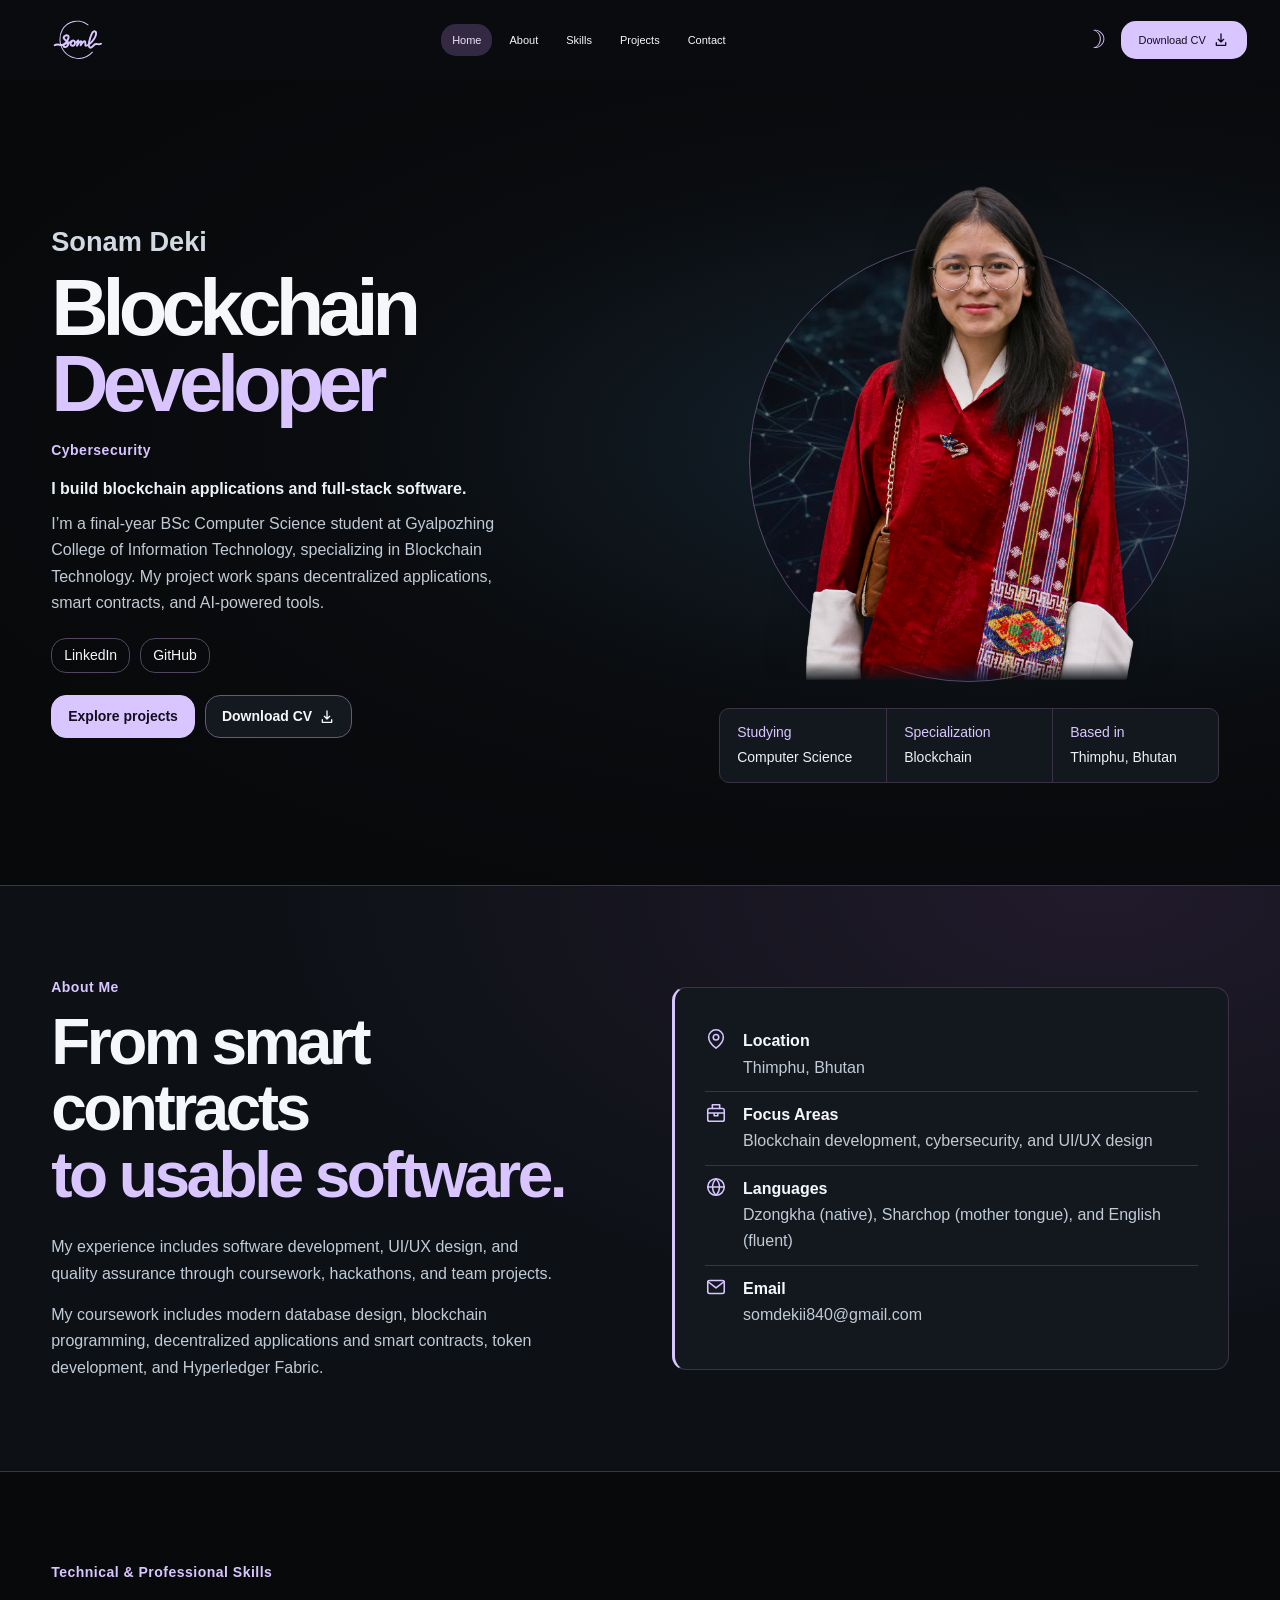
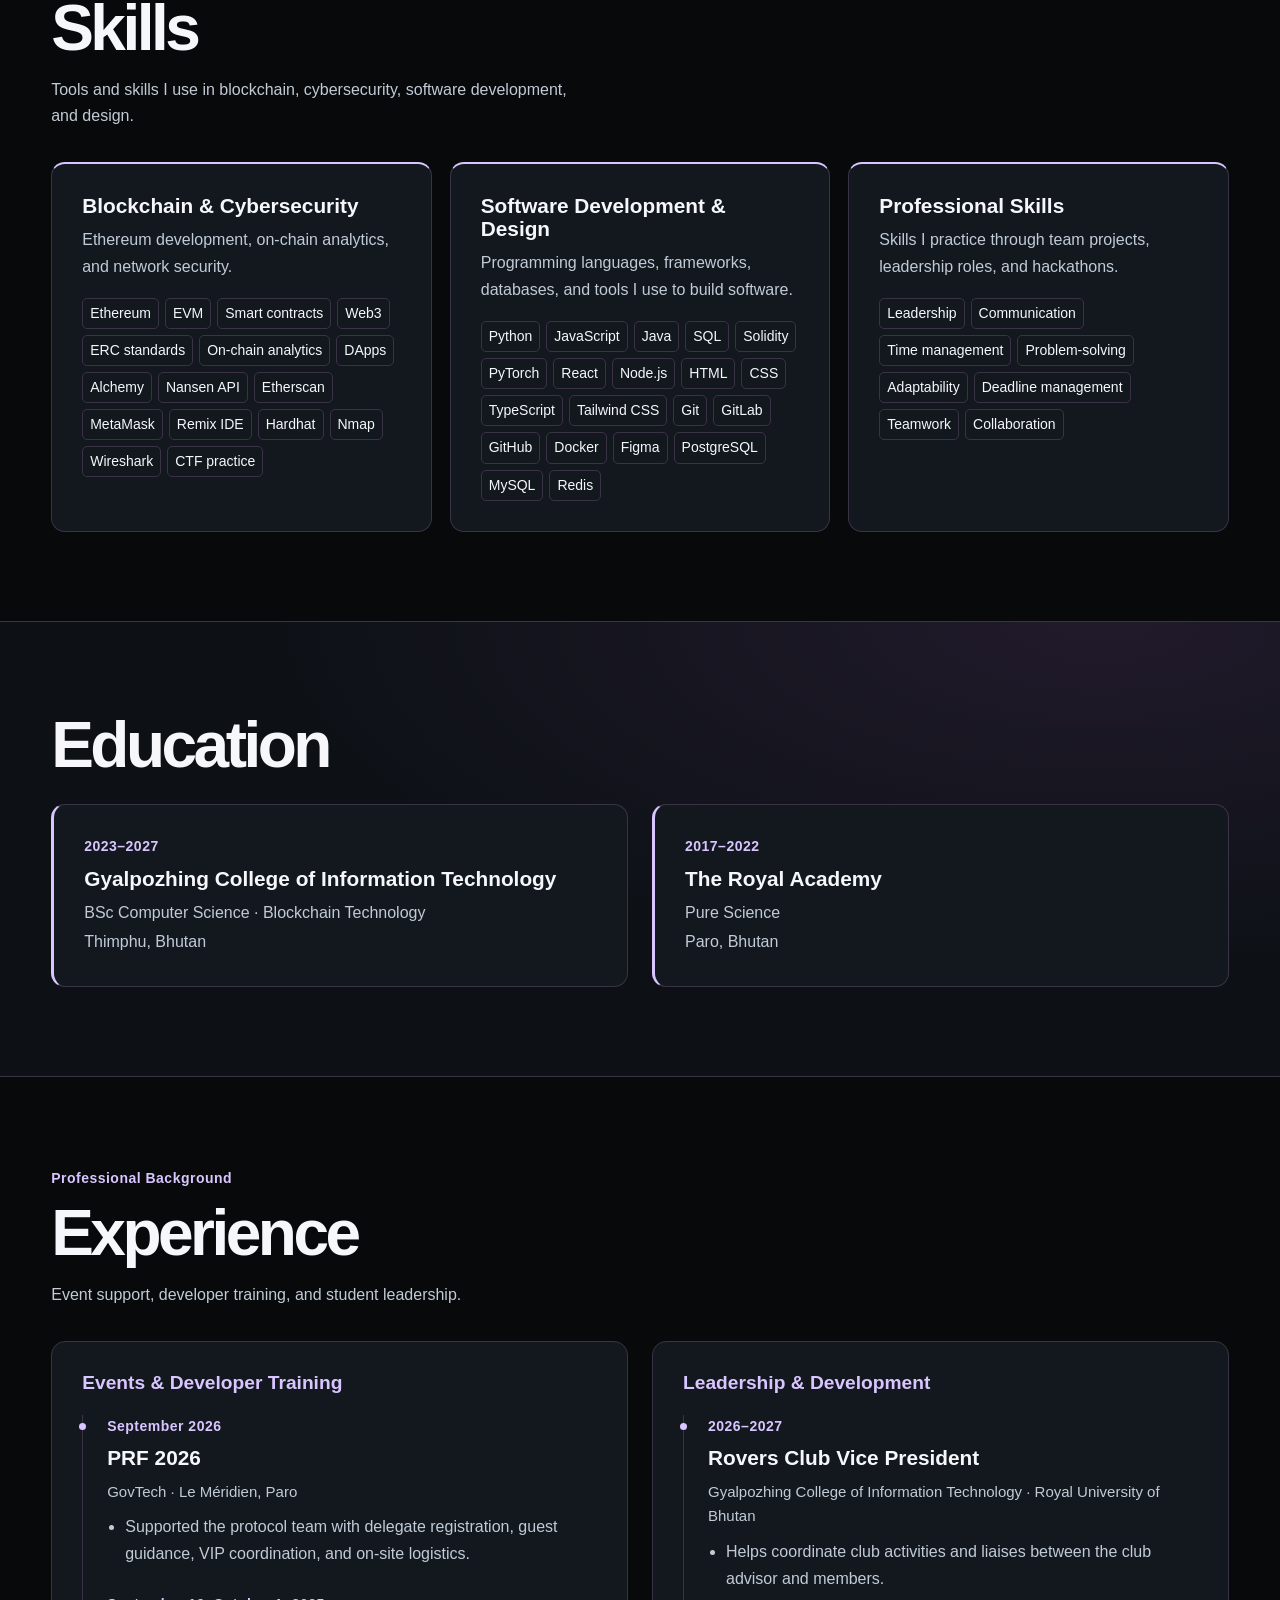
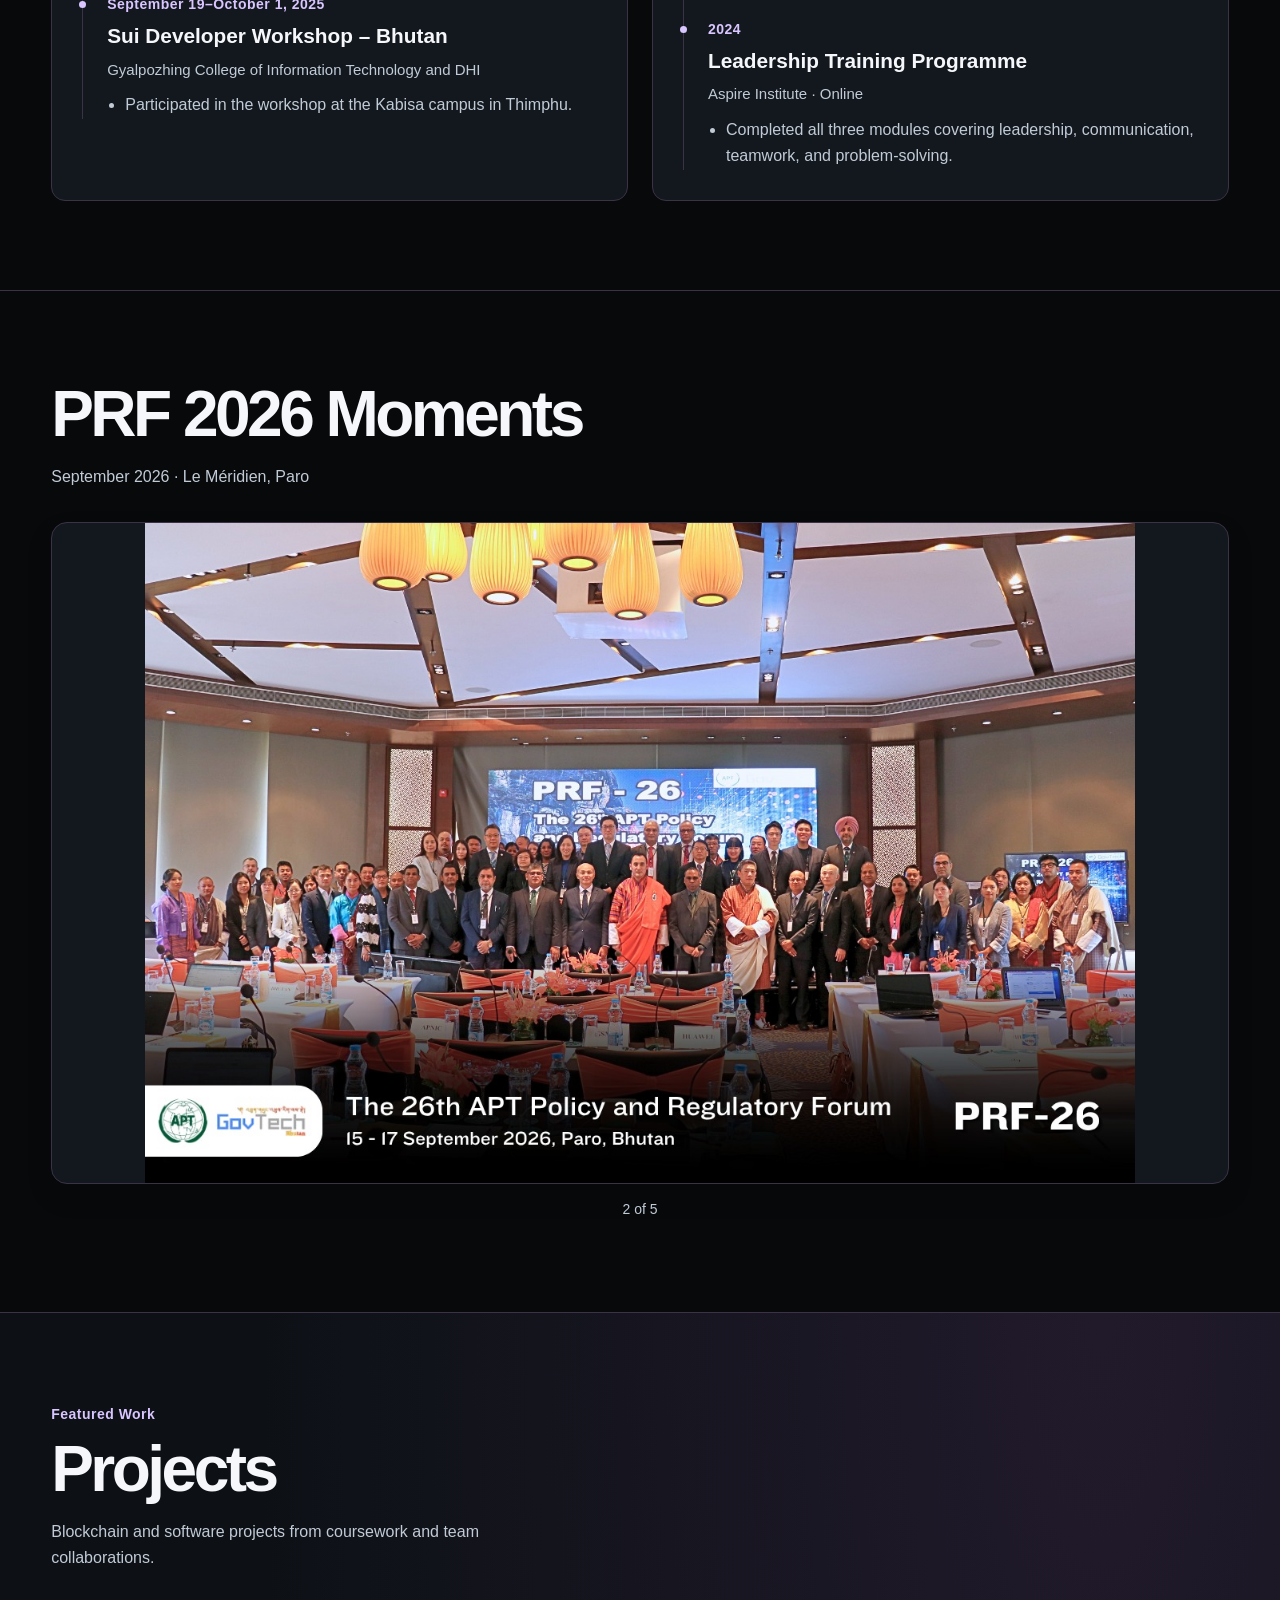
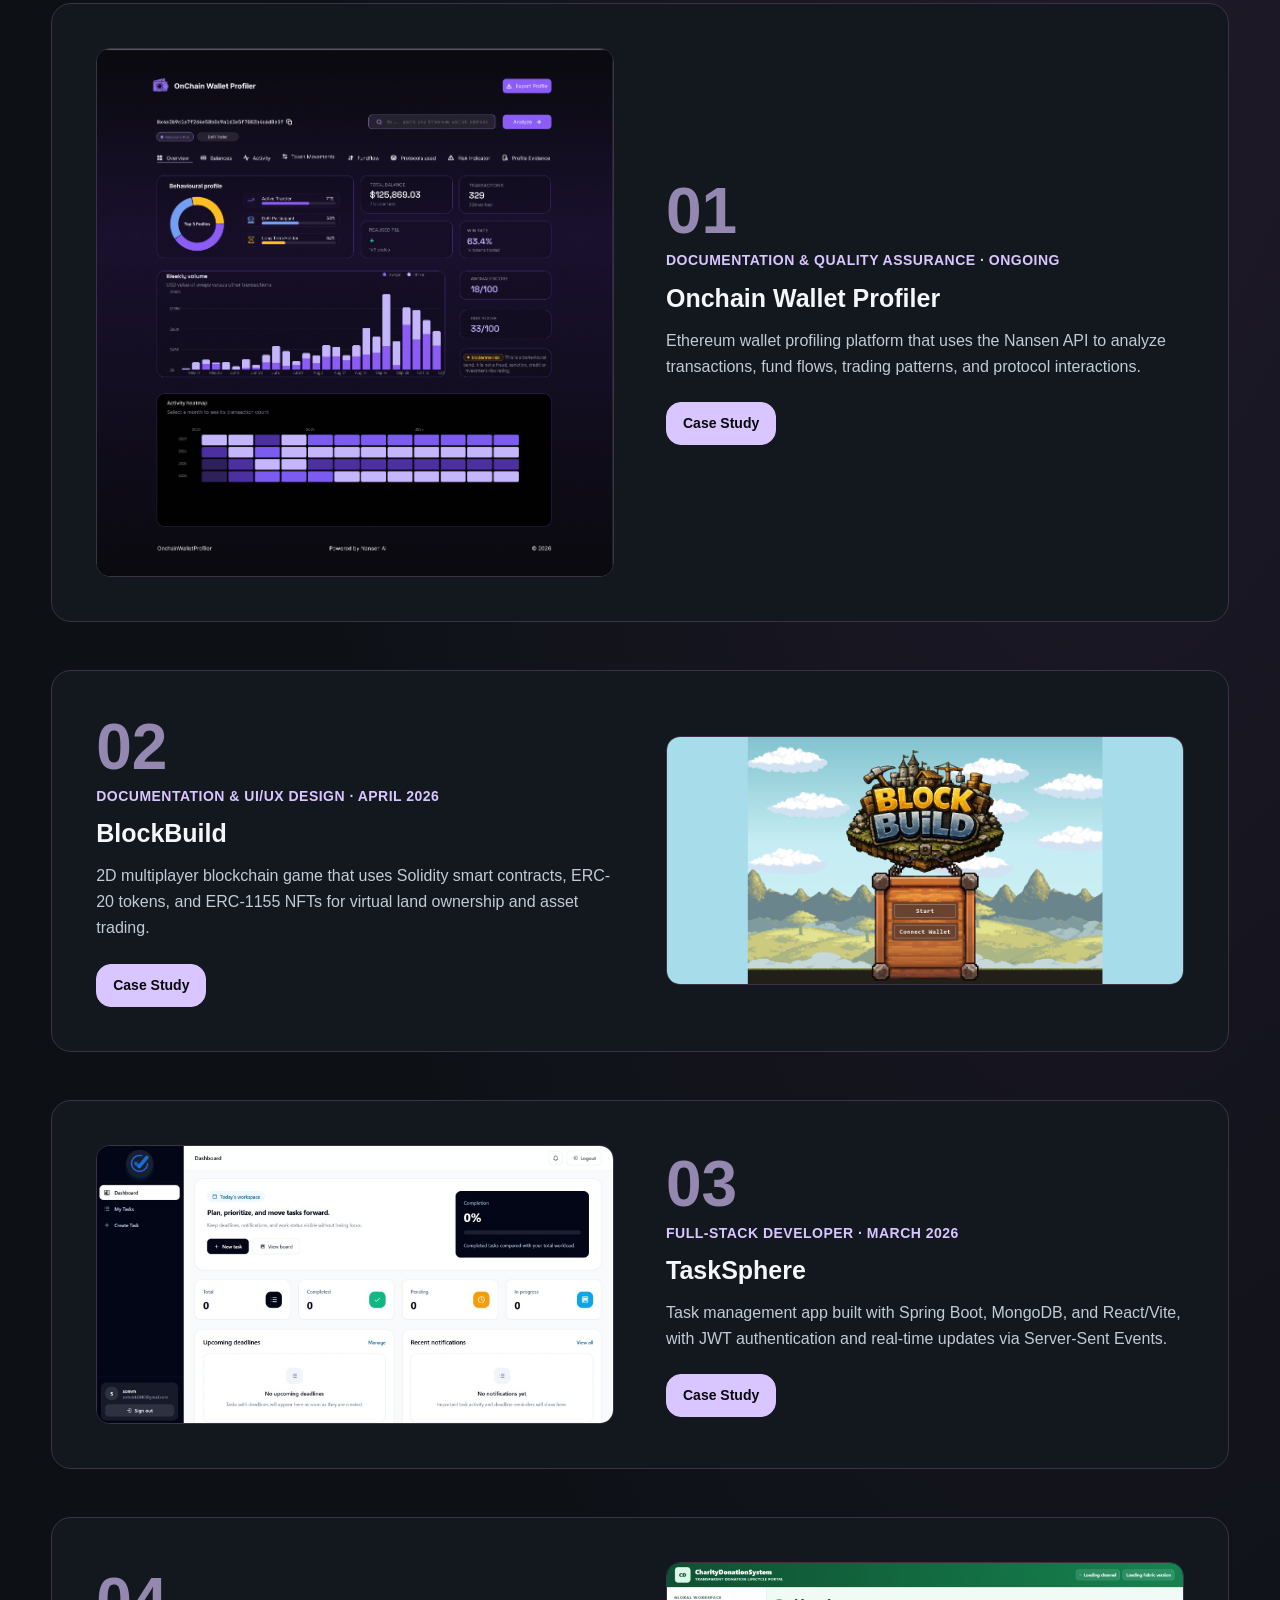
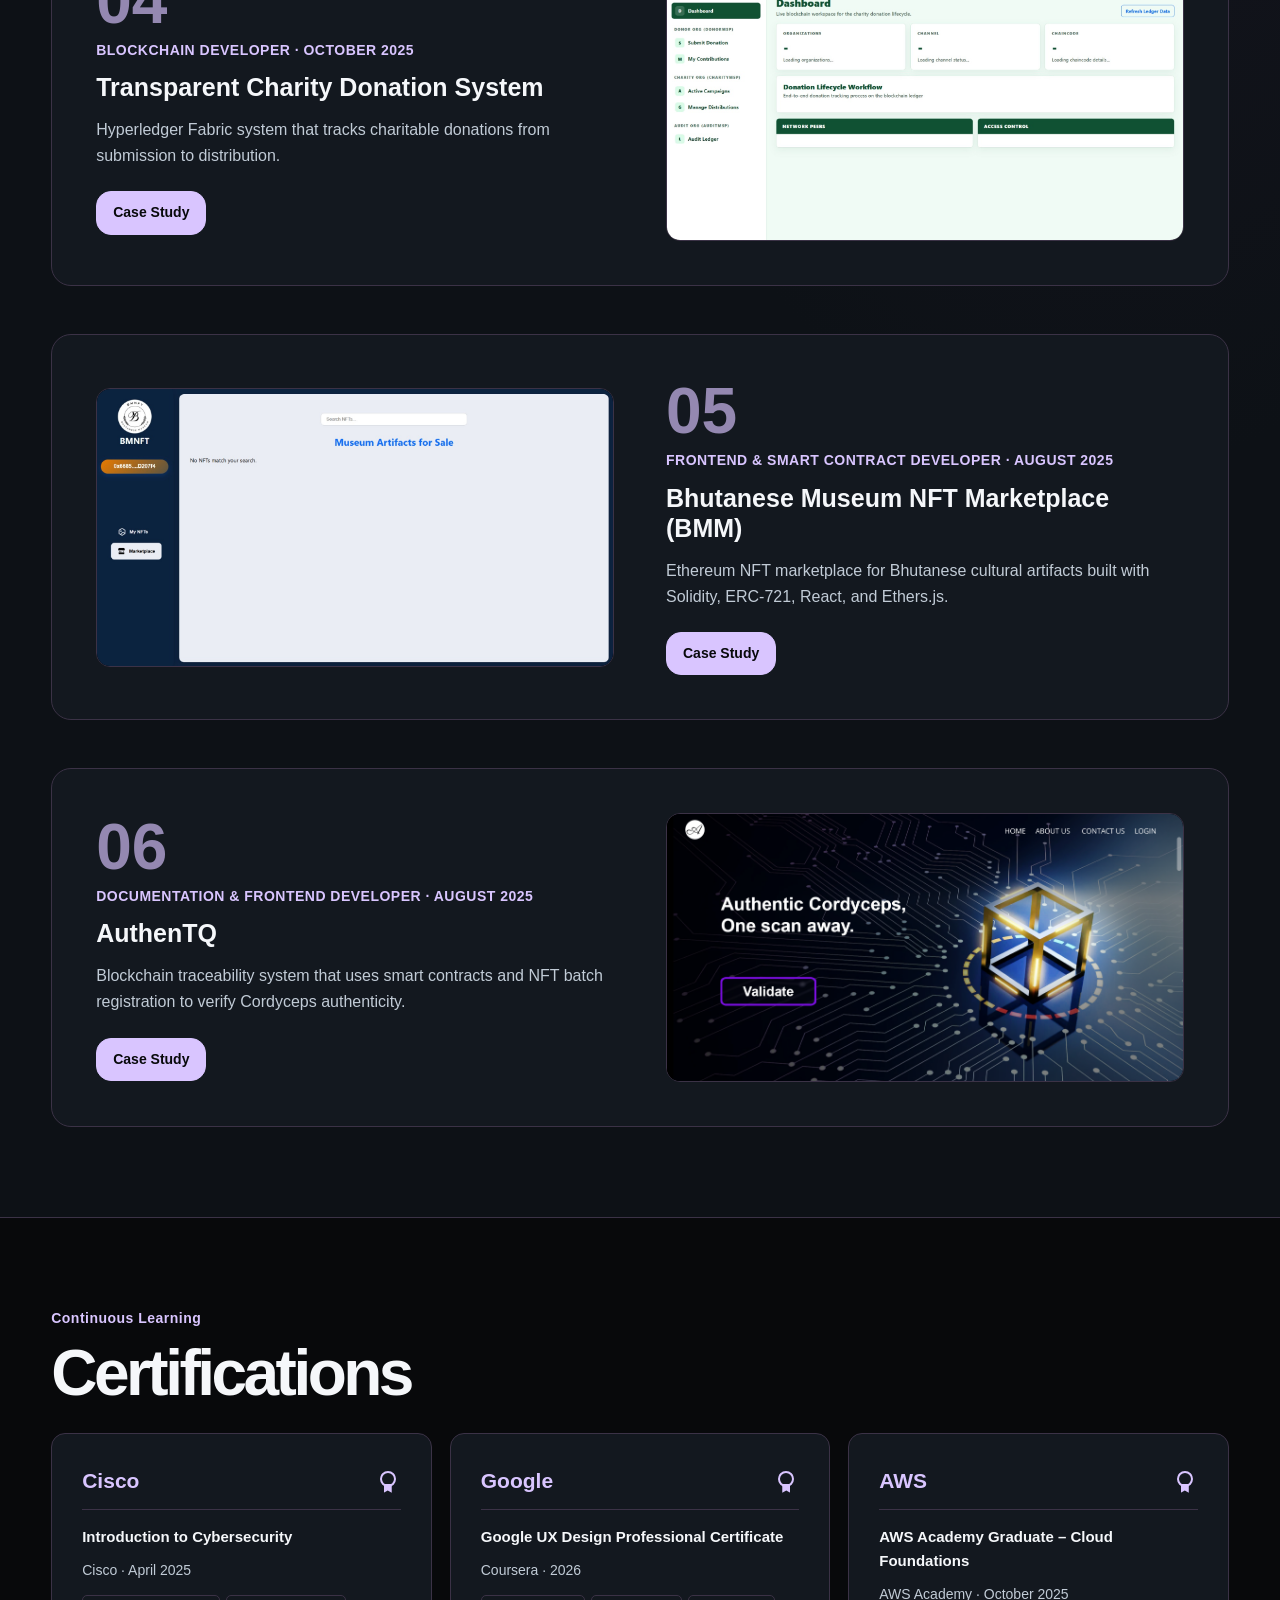
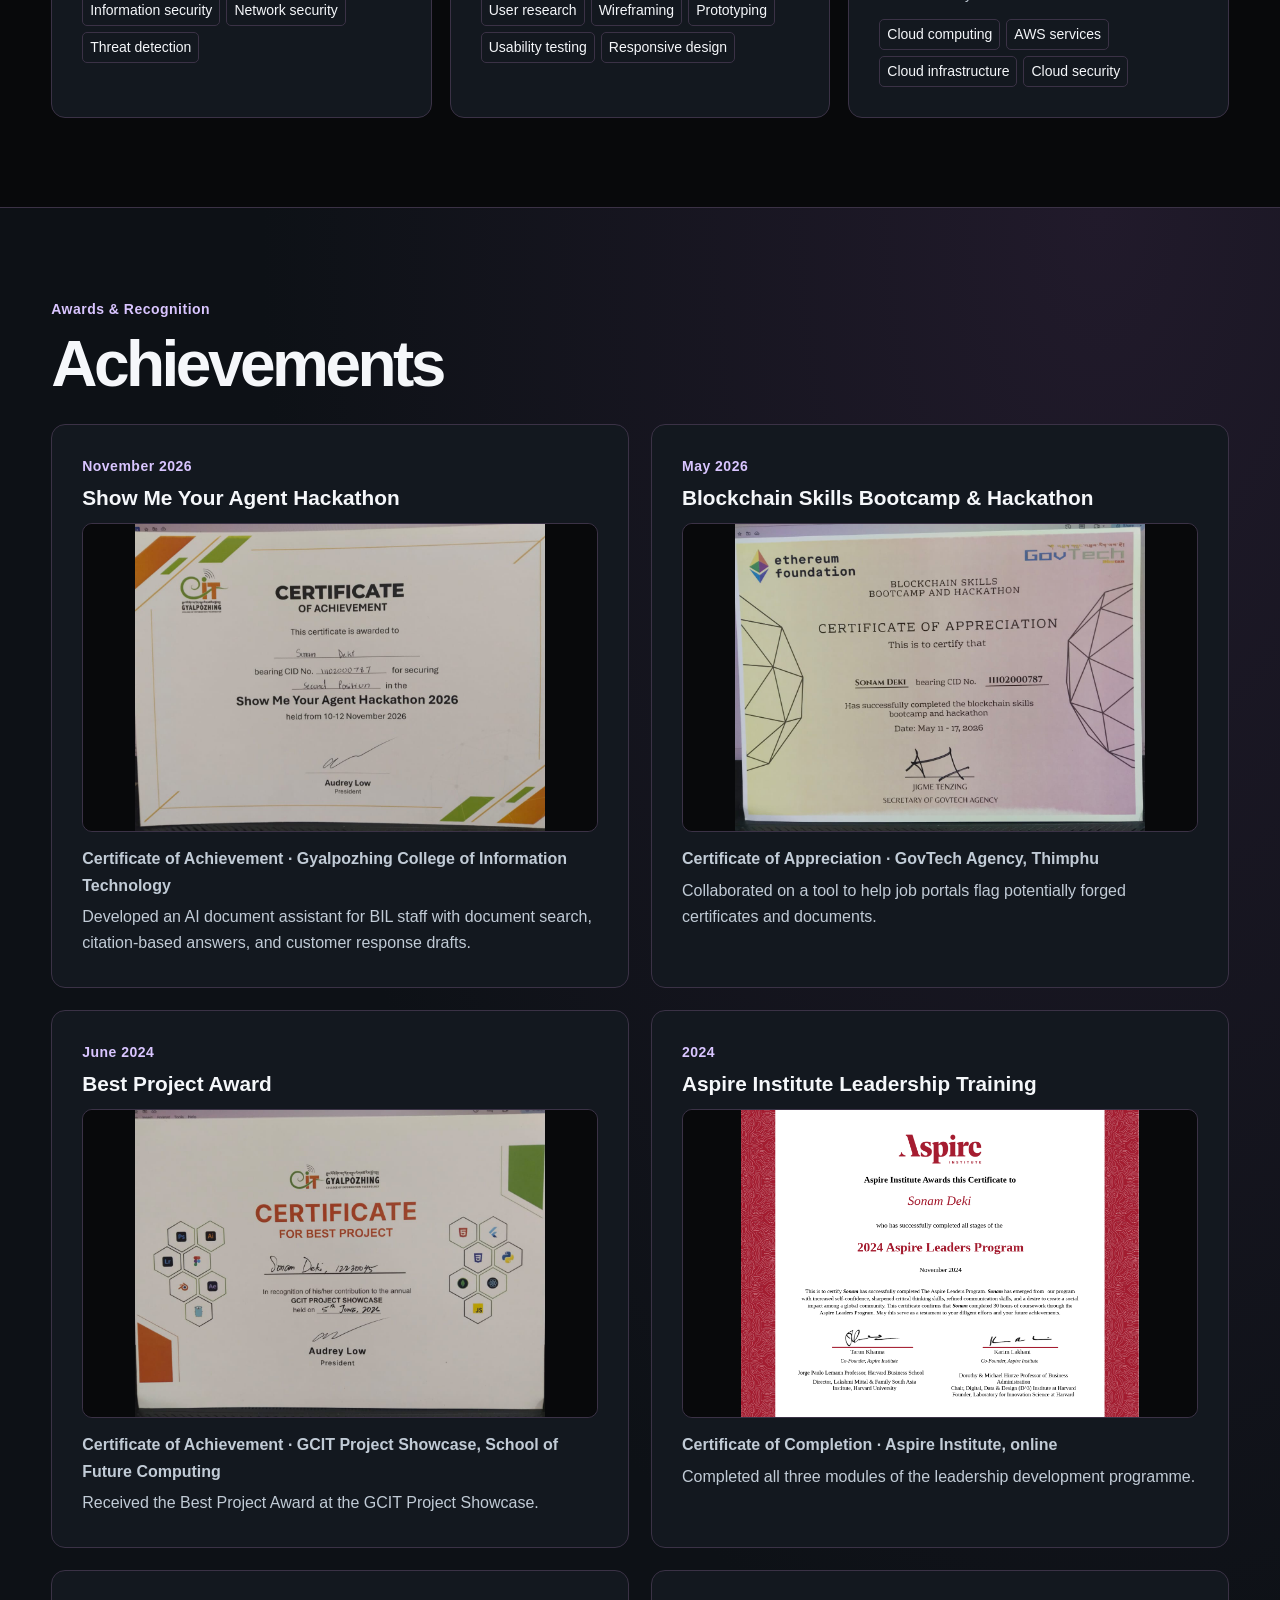
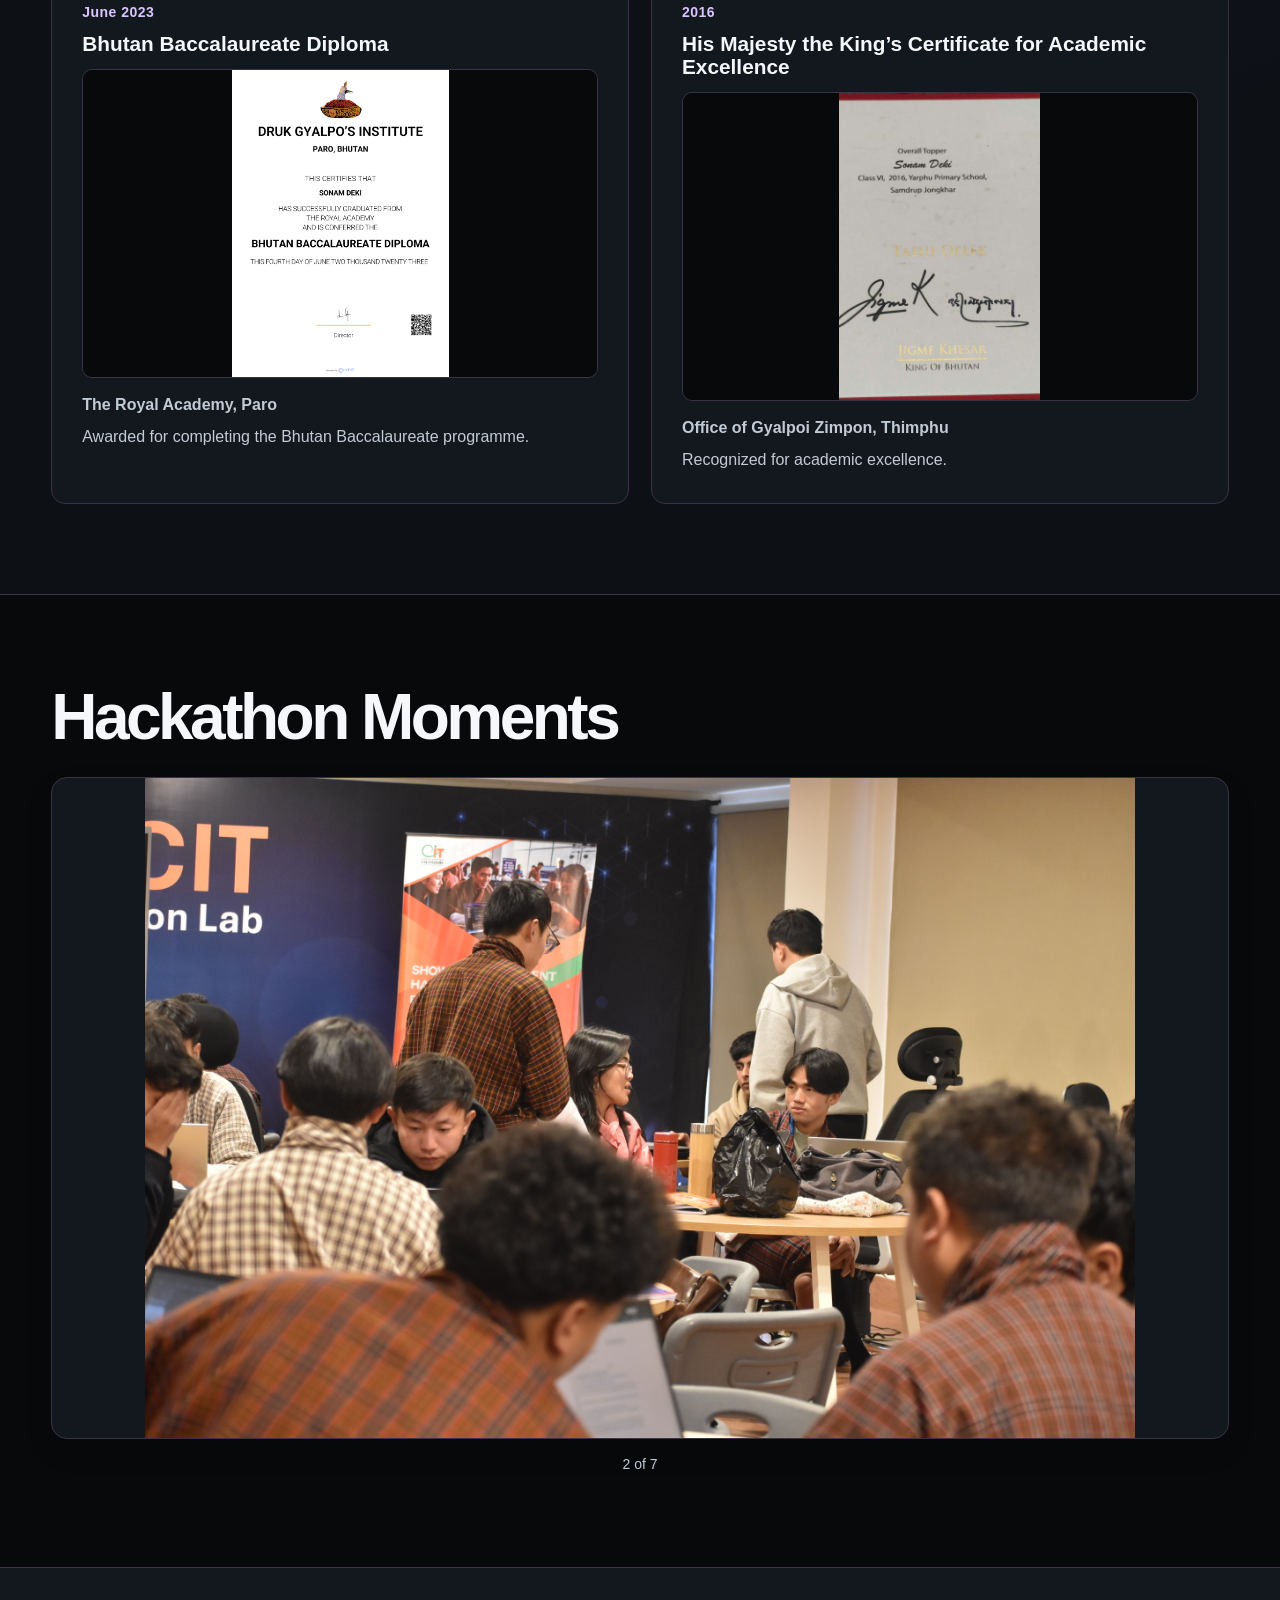
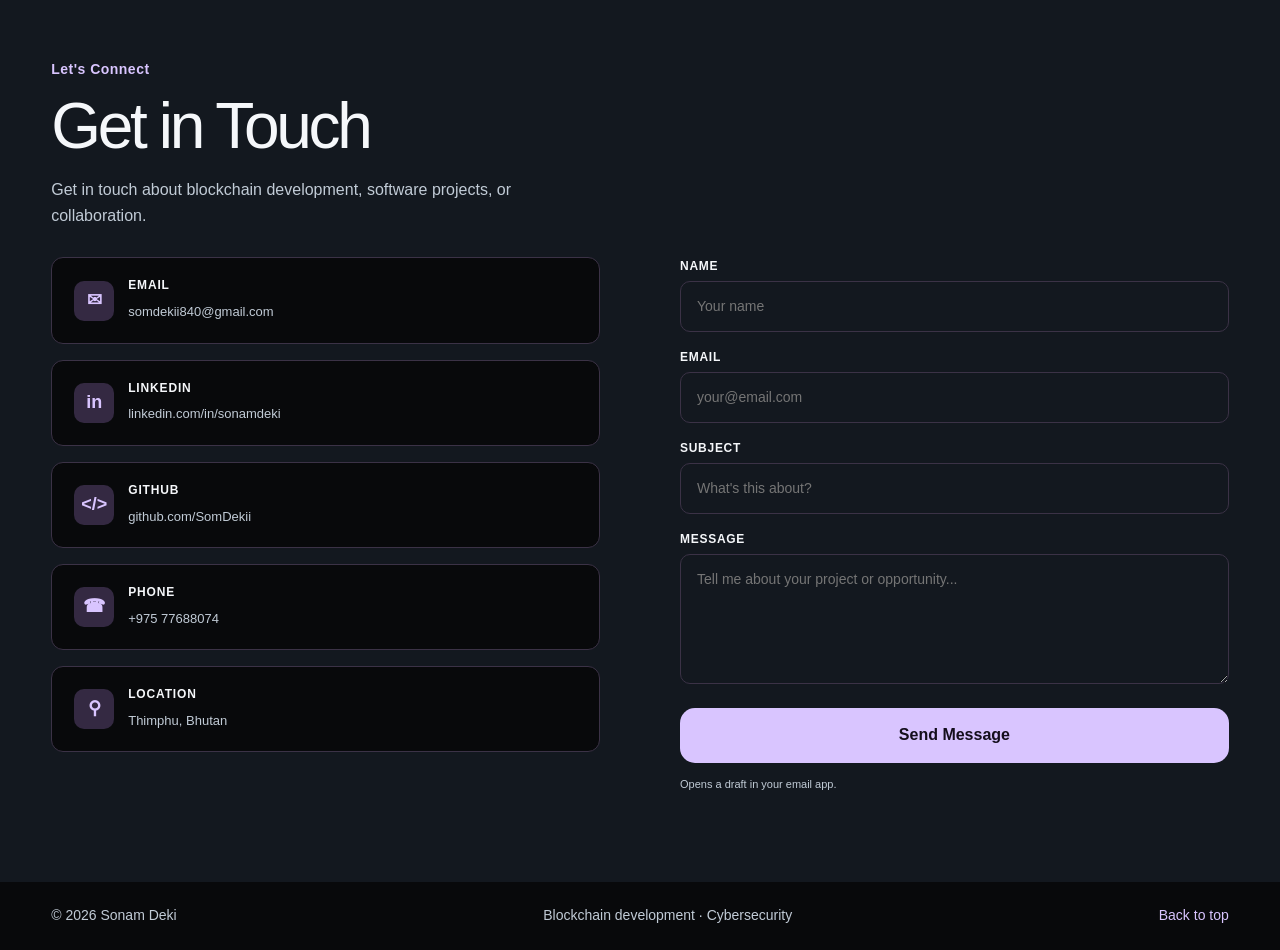
==== commit c5d44b56: "Completed" ====
--- a/index.html
+++ b/index.html
@@ -6,9 +6,6 @@
 <meta name="theme-color" content="#08090b">
 <meta name="description" content="Sonam Deki, blockchain developer and final-year Computer Science student in Thimphu, Bhutan.">
 <title>Sonam Deki | Blockchain Developer</title>
-<link rel="preconnect" href="https://fonts.googleapis.com">
-<link rel="preconnect" href="https://fonts.gstatic.com" crossorigin>
-<link href="https://fonts.googleapis.com/css2?family=DM+Sans:wght@400;500;600;700&amp;family=Fraunces:ital,wght@0,500;0,600;1,500&amp;family=Space+Grotesk:wght@400;500;600;700&display=swap" rel="stylesheet">
 <script>
 try {
   if (localStorage.getItem('portfolio-theme') === 'light') {
@@ -25,8 +22,8 @@
 <a class="skip" href="#main">Skip to content</a>
 <header class="site-header">
 <div class="header-inner wrap">
-<a class="wordmark" href="#home">
-<span class="brand-monogram">SD</span>
+<a class="wordmark" href="#home" aria-label="Sonam Deki home">
+<span class="brand-monogram" aria-hidden="true"></span>
 </a>
 <button class="menu-toggle" aria-expanded="false" aria-controls="main-navigation">Menu <span aria-hidden="true">&#9776;</span>
 </button>
@@ -39,7 +36,7 @@
 </nav>
 <div class="header-actions">
 <button class="theme-toggle" type="button" aria-label="Light mode" aria-pressed="false" title="Switch to light mode" hidden><span aria-hidden="true">&#9789;</span></button>
-<a class="nav-resume" href="assets/cv.pdf" download>Download CV &#8595;</a>
+<a class="nav-resume" href="assets/cv.pdf" download>Download CV <svg class="download-icon" width="16" height="16" viewBox="0 0 24 24" fill="none" stroke="currentColor" stroke-width="2" stroke-linecap="round" stroke-linejoin="round" aria-hidden="true" focusable="false"><path d="M12 3v12m-4-4 4 4 4-4M5 16v4h14v-4"/></svg></a>
 </div>
 </div>
 </header>
@@ -58,11 +55,11 @@
 </div>
 <div class="hero-actions">
 <a class="button primary" href="#work">Explore projects</a>
-<a class="button secondary" href="assets/cv.pdf" download>Download CV</a>
+<a class="button secondary" href="assets/cv.pdf" download>Download CV <svg class="download-icon" width="16" height="16" viewBox="0 0 24 24" fill="none" stroke="currentColor" stroke-width="2" stroke-linecap="round" stroke-linejoin="round" aria-hidden="true" focusable="false"><path d="M12 3v12m-4-4 4 4 4-4M5 16v4h14v-4"/></svg></a>
 </div>
 </div>
 <div class="hero-profile">
-<div class="hero-art"><div class="hero-portrait" data-photo="assets/sonam-portrait.jpg" data-photo-alt="Portrait of Sonam Deki"><span aria-hidden="true">SD</span></div></div>
+<div class="hero-art"><img class="hero-cutout" src="assets/profile-cutout.png" alt="Portrait of Sonam Deki" width="1024" height="1536" fetchpriority="high"></div>
 <dl class="profile-facts">
 <div>
 <dt>Studying</dt>
@@ -85,7 +82,7 @@
     <div class="about-grid">
       <div class="about-text">
         <p class="section-label">About Me</p>
-        <h2 class="section-title" id="about-title">From smart contracts<br>to usable software.</h2>
+        <h2 class="section-title" id="about-title">From smart contracts<br><em>to usable software.</em></h2>
         <p>My experience includes software development, UI/UX design, and quality assurance through coursework, hackathons, and team projects.</p>
         <p>My coursework includes modern database design, blockchain programming, decentralized applications and smart contracts, token development, and Hyperledger Fabric.</p>
       </div>
@@ -98,108 +95,6 @@
     </div>
   </div>
 </section>
-<section id="experience">
-<div class="section-inner">
-<p class="section-label">Professional Background</p>
-<h2 class="section-title">Experience</h2>
-<p class="section-desc">Event support, developer training, and student leadership.</p>
-<div class="exp-cols"><div><div class="timeline">
-<div class="timeline-item"><p class="timeline-period">September 2026</p><h3>PRF 2026</h3><p class="timeline-org">GovTech &middot; Le M&eacute;ridien, Paro</p><ul><li>Supported the protocol team with delegate registration, guest guidance, VIP coordination, and on-site logistics.</li></ul>
-</div>
-<div class="timeline-item"><p class="timeline-period">September 19&ndash;October 1, 2025</p><h3>Sui Developer Workshop &ndash; Bhutan</h3><p class="timeline-org">Gyalpozhing College of Information Technology and DHI</p><ul><li>Participated in the workshop at the Kabisa campus in Thimphu.</li></ul></div>
-</div></div><div><div class="timeline">
-<div class="timeline-item"><p class="timeline-period">2026&ndash;2027</p><h3>Rovers Club Vice President</h3><p class="timeline-org">Gyalpozhing College of Information Technology &middot; Royal University of Bhutan</p><ul><li>Helps coordinate club activities and liaises between the club advisor and members.</li></ul></div>
-<div class="timeline-item"><p class="timeline-period">2024</p><h3>Leadership Training Programme</h3><p class="timeline-org">Aspire Institute &middot; Online</p><ul><li>Completed all three modules covering leadership, communication, teamwork, and problem-solving.</li></ul></div>
-</div></div></div>
-</div>
-</section>
-<section id="prf-moments" aria-labelledby="prf-moments-title">
-<div class="section-inner">
-<h2 class="section-title" id="prf-moments-title">PRF 2026 Moments</h2>
-<p class="section-desc">September 2026 &middot; Le M&eacute;ridien, Paro</p>
-<div class="moments-gallery" data-photo-slider role="group" aria-label="PRF photo slider">
-<div class="moments-frame" id="prf-photo-frame">
-<div class="moments-slide"><div class="asset-placeholder" data-photo="assets/prf-2026-01.jpg" data-photo-alt="PRF 2026 in Paro, photo 1" aria-hidden="true"></div></div>
-<div class="moments-slide" hidden><div class="asset-placeholder" data-photo="assets/prf-2026-02.jpg" data-photo-alt="PRF 2026 in Paro, photo 2" aria-hidden="true"></div></div>
-<div class="moments-slide" hidden><div class="asset-placeholder" data-photo="assets/prf-2026-03.jpg" data-photo-alt="PRF 2026 in Paro, photo 3" aria-hidden="true"></div></div>
-</div>
-<div class="moments-controls" hidden>
-<button type="button" class="design-btn" data-slide-step="-1" aria-controls="prf-photo-frame">Previous</button>
-<span class="moments-position" aria-live="polite"></span>
-<button type="button" class="design-btn" data-slide-step="1" aria-controls="prf-photo-frame">Next</button>
-</div>
-</div>
-</div>
-</section>
-<section id="work">
-<div class="section-inner">
-<p class="section-label">Featured Work</p>
-<h2 class="section-title">Projects</h2>
-<p class="section-desc">Blockchain and software projects from coursework and team collaborations.</p>
-<div class="projects-list">
-<article class="project-item" aria-labelledby="project-title-0">
-<div class="project-img"><div class="asset-placeholder" data-photo="assets/onchain-wallet-profiler.jpg" data-photo-alt="Project screenshot" aria-hidden="true"></div></div>
-<div class="project-content">
-<div class="project-number" aria-hidden="true">01</div>
-<p class="project-role">Documentation &amp; Quality Assurance &middot; Ongoing</p>
-<h3 id="project-title-0">Onchain Wallet Profiler</h3>
-<p>Ethereum wallet profiling platform that uses the Nansen API to analyze transactions, fund flows, trading patterns, and protocol interactions.</p>
-<div class="project-buttons"><button type="button" class="design-btn case-study-btn" data-case="0">Case Study</button></div>
-</div>
-</article>
-<article class="project-item reverse" aria-labelledby="project-title-1">
-<div class="project-img"><div class="asset-placeholder" data-photo="assets/blockbuild.jpg" data-photo-alt="Project screenshot" aria-hidden="true"></div></div>
-<div class="project-content">
-<div class="project-number" aria-hidden="true">02</div>
-<p class="project-role">Documentation &amp; UI/UX Design &middot; April 2026</p>
-<h3 id="project-title-1">BlockBuild</h3>
-<p>2D multiplayer blockchain game that uses Solidity smart contracts, ERC-20 tokens, and ERC-1155 NFTs for virtual land ownership and asset trading.</p>
-<div class="project-buttons"><button type="button" class="design-btn case-study-btn" data-case="1">Case Study</button></div>
-</div>
-</article>
-<article class="project-item" aria-labelledby="project-title-2">
-<div class="project-img"><div class="asset-placeholder" data-photo="assets/tasksphere.jpg" data-photo-alt="Project screenshot" aria-hidden="true"></div></div>
-<div class="project-content">
-<div class="project-number" aria-hidden="true">03</div>
-<p class="project-role">Full-Stack Developer &middot; March 2026</p>
-<h3 id="project-title-2">TaskSphere</h3>
-<p>Task management app built with Spring Boot, MongoDB, and React/Vite, with JWT authentication and real-time updates via Server-Sent Events.</p>
-<div class="project-buttons"><button type="button" class="design-btn case-study-btn" data-case="2">Case Study</button></div>
-</div>
-</article>
-<article class="project-item reverse" aria-labelledby="project-title-3">
-<div class="project-img"><div class="asset-placeholder" data-photo="assets/transparent-charity.jpg" data-photo-alt="Project screenshot" aria-hidden="true"></div></div>
-<div class="project-content">
-<div class="project-number" aria-hidden="true">04</div>
-<p class="project-role">Blockchain Developer &middot; October 2025</p>
-<h3 id="project-title-3">Transparent Charity Donation System</h3>
-<p>Hyperledger Fabric system that tracks charitable donations from submission to distribution.</p>
-<div class="project-buttons"><button type="button" class="design-btn case-study-btn" data-case="3">Case Study</button></div>
-</div>
-</article>
-<article class="project-item" aria-labelledby="project-title-4">
-<div class="project-img"><div class="asset-placeholder" data-photo="assets/museum-nft-marketplace.jpg" data-photo-alt="Project screenshot" aria-hidden="true"></div></div>
-<div class="project-content">
-<div class="project-number" aria-hidden="true">05</div>
-<p class="project-role">Frontend &amp; Smart Contract Developer &middot; August 2025</p>
-<h3 id="project-title-4">Bhutanese Museum NFT Marketplace (BMM)</h3>
-<p>Ethereum NFT marketplace for Bhutanese cultural artifacts built with Solidity, ERC-721, React, and Ethers.js.</p>
-<div class="project-buttons"><button type="button" class="design-btn case-study-btn" data-case="4">Case Study</button></div>
-</div>
-</article>
-<article class="project-item reverse" aria-labelledby="project-title-5">
-<div class="project-img"><div class="asset-placeholder" data-photo="assets/authentq.jpg" data-photo-alt="Project screenshot" aria-hidden="true"></div></div>
-<div class="project-content">
-<div class="project-number" aria-hidden="true">06</div>
-<p class="project-role">Documentation &amp; Frontend Developer &middot; August 2025</p>
-<h3 id="project-title-5">AuthenTQ</h3>
-<p>Blockchain traceability system that uses smart contracts and NFT batch registration to verify Cordyceps authenticity.</p>
-<div class="project-buttons"><button type="button" class="design-btn case-study-btn" data-case="5">Case Study</button></div>
-</div>
-</article>
-</div>
-</div>
-</section>
 <section id="skills" aria-labelledby="skills-title">
 <div class="section-inner">
 <p class="section-label">Technical &amp; Professional Skills</p>
@@ -212,7 +107,6 @@
 </div>
 </div>
 </section>
-
 <section id="education" aria-labelledby="education-title">
 <div class="section-inner">
 <h2 class="section-title" id="education-title">Education</h2>
@@ -222,15 +116,134 @@
 </div>
 </div>
 </section>
+<section id="experience" aria-labelledby="experience-title">
+<div class="section-inner">
+<p class="section-label">Professional Background</p>
+<h2 class="section-title" id="experience-title">Experience</h2>
+<p class="section-desc">Event support, developer training, and student leadership.</p>
+<div class="exp-cols">
+<div class="experience-group"><h3>Events &amp; Developer Training</h3><div class="timeline">
+<div class="timeline-item"><p class="timeline-period">September 2026</p><h3>PRF 2026</h3><p class="timeline-org">GovTech &middot; Le M&eacute;ridien, Paro</p><ul><li>Supported the protocol team with delegate registration, guest guidance, VIP coordination, and on-site logistics.</li></ul>
+</div>
+<div class="timeline-item"><p class="timeline-period">September 19&ndash;October 1, 2025</p><h3>Sui Developer Workshop &ndash; Bhutan</h3><p class="timeline-org">Gyalpozhing College of Information Technology and DHI</p><ul><li>Participated in the workshop at the Kabisa campus in Thimphu.</li></ul></div>
+</div></div>
+<div class="experience-group"><h3>Leadership &amp; Development</h3><div class="timeline">
+<div class="timeline-item"><p class="timeline-period">2026&ndash;2027</p><h3>Rovers Club Vice President</h3><p class="timeline-org">Gyalpozhing College of Information Technology &middot; Royal University of Bhutan</p><ul><li>Helps coordinate club activities and liaises between the club advisor and members.</li></ul></div>
+<div class="timeline-item"><p class="timeline-period">2024</p><h3>Leadership Training Programme</h3><p class="timeline-org">Aspire Institute &middot; Online</p><ul><li>Completed all three modules covering leadership, communication, teamwork, and problem-solving.</li></ul></div>
+</div></div></div>
+</div>
+</section>
+<section id="prf-moments" aria-labelledby="prf-moments-title">
+<div class="section-inner">
+<h2 class="section-title" id="prf-moments-title">PRF 2026 Moments</h2>
+<p class="section-desc">September 2026 &middot; Le M&eacute;ridien, Paro</p>
+<div class="moments-gallery" data-photo-slider role="group" aria-label="PRF photo slider">
+<div class="moments-frame" id="prf-photo-frame" tabindex="0" aria-label="Photos pause while this frame is focused">
+<div class="moments-slide"><div class="asset-placeholder" data-photo="assets/prf (2).jpeg" data-photo-alt="PRF 2026 in Paro, photo 1" aria-hidden="true"></div></div>
+<div class="moments-slide" hidden><div class="asset-placeholder" data-photo="assets/prf.jpeg" data-photo-alt="PRF 2026 in Paro, photo 2" aria-hidden="true"></div></div>
+<div class="moments-slide" hidden><div class="asset-placeholder" data-photo="assets/prf moments (3).jpeg" data-photo-alt="PRF 2026 in Paro, photo 3" aria-hidden="true"></div></div>
+<div class="moments-slide" hidden><div class="asset-placeholder" data-photo="assets/prf moments (5).jpeg" data-photo-alt="PRF 2026 in Paro, photo 4" aria-hidden="true"></div></div>
+<div class="moments-slide" hidden><div class="asset-placeholder" data-photo="assets/prf moments (6).jpeg" data-photo-alt="PRF 2026 in Paro, photo 5" aria-hidden="true"></div></div>
+</div>
+<div class="moments-controls" hidden>
+<span class="moments-position"></span>
+</div>
+</div>
+</div>
+</section>
+<section id="work" aria-labelledby="work-title">
+<div class="section-inner">
+<p class="section-label">Featured Work</p>
+<h2 class="section-title" id="work-title">Projects</h2>
+<p class="section-desc">Blockchain and software projects from coursework and team collaborations.</p>
+<div class="projects-list">
+<article class="project-item" aria-labelledby="project-title-0">
+<div class="project-img"><div class="asset-placeholder" data-photo="assets/OnchainWalletProfiler.png" data-photo-alt="Project screenshot" aria-hidden="true"></div></div>
+<div class="project-content">
+<div class="project-number" aria-hidden="true">01</div>
+<p class="project-role">Documentation &amp; Quality Assurance &middot; Ongoing</p>
+<h3 id="project-title-0">Onchain Wallet Profiler</h3>
+<p>Ethereum wallet profiling platform that uses the Nansen API to analyze transactions, fund flows, trading patterns, and protocol interactions.</p>
+<div class="project-buttons"><button type="button" class="design-btn case-study-btn" data-case="0">Case Study</button></div>
+</div>
+</article>
+<article class="project-item reverse" aria-labelledby="project-title-1">
+<div class="project-img"><div class="asset-placeholder" data-photo="assets/BlockBuild.png" data-photo-alt="Project screenshot" aria-hidden="true"></div></div>
+<div class="project-content">
+<div class="project-number" aria-hidden="true">02</div>
+<p class="project-role">Documentation &amp; UI/UX Design &middot; April 2026</p>
+<h3 id="project-title-1">BlockBuild</h3>
+<p>2D multiplayer blockchain game that uses Solidity smart contracts, ERC-20 tokens, and ERC-1155 NFTs for virtual land ownership and asset trading.</p>
+<div class="project-buttons"><button type="button" class="design-btn case-study-btn" data-case="1">Case Study</button></div>
+</div>
+</article>
+<article class="project-item" aria-labelledby="project-title-2">
+<div class="project-img"><div class="asset-placeholder" data-photo="assets/Tasksphere.jpeg" data-photo-alt="Project screenshot" aria-hidden="true"></div></div>
+<div class="project-content">
+<div class="project-number" aria-hidden="true">03</div>
+<p class="project-role">Full-Stack Developer &middot; March 2026</p>
+<h3 id="project-title-2">TaskSphere</h3>
+<p>Task management app built with Spring Boot, MongoDB, and React/Vite, with JWT authentication and real-time updates via Server-Sent Events.</p>
+<div class="project-buttons"><button type="button" class="design-btn case-study-btn" data-case="2">Case Study</button></div>
+</div>
+</article>
+<article class="project-item reverse" aria-labelledby="project-title-3">
+<div class="project-img"><div class="asset-placeholder" data-photo="assets/charitydonationsystem.jpeg" data-photo-alt="Project screenshot" aria-hidden="true"></div></div>
+<div class="project-content">
+<div class="project-number" aria-hidden="true">04</div>
+<p class="project-role">Blockchain Developer &middot; October 2025</p>
+<h3 id="project-title-3">Transparent Charity Donation System</h3>
+<p>Hyperledger Fabric system that tracks charitable donations from submission to distribution.</p>
+<div class="project-buttons"><button type="button" class="design-btn case-study-btn" data-case="3">Case Study</button></div>
+</div>
+</article>
+<article class="project-item" aria-labelledby="project-title-4">
+<div class="project-img"><div class="asset-placeholder" data-photo="assets/MuseumArtifacts.jpeg" data-photo-alt="Project screenshot" aria-hidden="true"></div></div>
+<div class="project-content">
+<div class="project-number" aria-hidden="true">05</div>
+<p class="project-role">Frontend &amp; Smart Contract Developer &middot; August 2025</p>
+<h3 id="project-title-4">Bhutanese Museum NFT Marketplace (BMM)</h3>
+<p>Ethereum NFT marketplace for Bhutanese cultural artifacts built with Solidity, ERC-721, React, and Ethers.js.</p>
+<div class="project-buttons"><button type="button" class="design-btn case-study-btn" data-case="4">Case Study</button></div>
+</div>
+</article>
+<article class="project-item reverse" aria-labelledby="project-title-5">
+<div class="project-img"><div class="asset-placeholder" data-photo="assets/AuthenTQ.png" data-photo-alt="Project screenshot" aria-hidden="true"></div></div>
+<div class="project-content">
+<div class="project-number" aria-hidden="true">06</div>
+<p class="project-role">Documentation &amp; Frontend Developer &middot; August 2025</p>
+<h3 id="project-title-5">AuthenTQ</h3>
+<p>Blockchain traceability system that uses smart contracts and NFT batch registration to verify Cordyceps authenticity.</p>
+<div class="project-buttons"><button type="button" class="design-btn case-study-btn" data-case="5">Case Study</button></div>
+</div>
+</article>
+</div>
+</div>
+</section>
+
 <section id="certifications" aria-labelledby="certifications-title">
 <div class="section-inner">
-<p class="section-label">Credentials</p>
+<p class="section-label">Continuous Learning</p>
 <h2 class="section-title" id="certifications-title">Certifications</h2>
-<p class="section-desc">Training in cloud computing, cybersecurity, and UX design.</p>
 <div class="cert-grid">
-<article class="cert-card"><div class="cert-icon" aria-hidden="true"></div><div class="cert-info"><strong>Google UX Design Professional Certificate</strong><span>Google &middot; Coursera</span><span class="cert-date">2026</span><p>Eight-course programme covering user research, ideation, wireframing, prototyping, usability testing, and responsive design.</p></div></article>
-<article class="cert-card"><div class="cert-icon" aria-hidden="true"></div><div class="cert-info"><strong>AWS Academy Graduate &ndash; Cloud Foundations</strong><span>AWS Academy</span><span class="cert-date">October 2025</span><p>Cloud computing, core AWS services, cloud infrastructure, and cloud security.</p></div></article>
-<article class="cert-card"><div class="cert-icon" aria-hidden="true"></div><div class="cert-info"><strong>Introduction to Cybersecurity</strong><span>Cisco</span><span class="cert-date">April 2025</span><p>Information security, network security, common threats, and basic threat detection.</p></div></article>
+<article class="cert-card">
+<div class="cert-card-top"><span class="cert-provider">Cisco</span><span class="cert-award" aria-hidden="true"></span></div>
+<h3>Introduction to Cybersecurity</h3>
+<p class="cert-meta">Cisco &middot; April 2025</p>
+<div class="skill-tags"><span>Information security</span><span>Network security</span><span>Threat detection</span></div>
+</article>
+<article class="cert-card">
+<div class="cert-card-top"><span class="cert-provider">Google</span><span class="cert-award" aria-hidden="true"></span></div>
+<h3>Google UX Design Professional Certificate</h3>
+<p class="cert-meta">Coursera &middot; 2026</p>
+<div class="skill-tags"><span>User research</span><span>Wireframing</span><span>Prototyping</span><span>Usability testing</span><span>Responsive design</span></div>
+</article>
+<article class="cert-card">
+<div class="cert-card-top"><span class="cert-provider">AWS</span><span class="cert-award" aria-hidden="true"></span></div>
+<h3>AWS Academy Graduate &ndash; Cloud Foundations</h3>
+<p class="cert-meta">AWS Academy &middot; October 2025</p>
+<div class="skill-tags"><span>Cloud computing</span><span>AWS services</span><span>Cloud infrastructure</span><span>Cloud security</span></div>
+</article>
 </div>
 </div>
 </section>
@@ -242,42 +255,42 @@
 <article class="conf-card">
 <p class="conf-year">November 2026</p>
 <h3>Show Me Your Agent Hackathon</h3>
-<div class="conf-img"><div class="asset-placeholder upload-photo" data-photo="assets/show-me-your-agent-hackathon.jpg" data-photo-alt="Certificate of Achievement for Show Me Your Agent Hackathon" aria-hidden="true"></div></div>
+<div class="conf-img"><div class="asset-placeholder upload-photo" data-photo="assets/ShowMeYourAgentHackathon.jpeg" data-photo-alt="Certificate of Achievement for Show Me Your Agent Hackathon" aria-hidden="true"></div></div>
 <p><strong>Certificate of Achievement &middot; Gyalpozhing College of Information Technology</strong></p>
 <p>Developed an AI document assistant for BIL staff with document search, citation-based answers, and customer response drafts.</p>
 </article>
 <article class="conf-card">
 <p class="conf-year">May 2026</p>
 <h3>Blockchain Skills Bootcamp &amp; Hackathon</h3>
-<div class="conf-img"><div class="asset-placeholder upload-photo" data-photo="assets/blockchain-bootcamp-hackathon.jpg" data-photo-alt="Certificate of Appreciation for Blockchain Skills Bootcamp &amp; Hackathon" aria-hidden="true"></div></div>
+<div class="conf-img"><div class="asset-placeholder upload-photo" data-photo="assets/BlockchainBootCampHackathon.jpeg" data-photo-alt="Certificate of Appreciation for Blockchain Skills Bootcamp &amp; Hackathon" aria-hidden="true"></div></div>
 <p><strong>Certificate of Appreciation &middot; GovTech Agency, Thimphu</strong></p>
 <p>Collaborated on a tool to help job portals flag potentially forged certificates and documents.</p>
 </article>
 <article class="conf-card">
 <p class="conf-year">June 2024</p>
 <h3>Best Project Award</h3>
-<div class="conf-img"><div class="asset-placeholder upload-photo" data-photo="assets/best-project-award.jpg" data-photo-alt="Certificate of Achievement for Best Project Award" aria-hidden="true"></div></div>
+<div class="conf-img"><div class="asset-placeholder upload-photo" data-photo="assets/BestProject.jpeg" data-photo-alt="Certificate of Achievement for Best Project Award" aria-hidden="true"></div></div>
 <p><strong>Certificate of Achievement &middot; GCIT Project Showcase, School of Future Computing</strong></p>
 <p>Received the Best Project Award at the GCIT Project Showcase.</p>
 </article>
 <article class="conf-card">
 <p class="conf-year">2024</p>
 <h3>Aspire Institute Leadership Training</h3>
-<div class="conf-img"><div class="asset-placeholder upload-photo" data-photo="assets/aspire-institute.jpg" data-photo-alt="Certificate of Completion for Aspire Institute Leadership Training" aria-hidden="true"></div></div>
+<div class="conf-img"><a class="certificate-preview" href="assets/AspireInstitute.pdf" aria-label="Open Aspire Institute Certificate of Completion (PDF)"><img class="uploaded-photo" src="assets/AspireInstitute-preview.png" alt="Aspire Institute Certificate of Completion" loading="lazy"></a></div>
 <p><strong>Certificate of Completion &middot; Aspire Institute, online</strong></p>
 <p>Completed all three modules of the leadership development programme.</p>
 </article>
 <article class="conf-card">
 <p class="conf-year">June 2023</p>
 <h3>Bhutan Baccalaureate Diploma</h3>
-<div class="conf-img"><div class="asset-placeholder upload-photo" data-photo="assets/bhutan-baccalaureate.jpg" data-photo-alt="Bhutan Baccalaureate Diploma" aria-hidden="true"></div></div>
+<div class="conf-img"><a class="certificate-preview" href="assets/Baccalaureate-Diploma.pdf" aria-label="Open Bhutan Baccalaureate Diploma (PDF)"><img class="uploaded-photo" src="assets/Baccalaureate-Diploma-preview.png" alt="Bhutan Baccalaureate Diploma" loading="lazy"></a></div>
 <p><strong>The Royal Academy, Paro</strong></p>
 <p>Awarded for completing the Bhutan Baccalaureate programme.</p>
 </article>
 <article class="conf-card">
 <p class="conf-year">2016</p>
 <h3>His Majesty the King&rsquo;s Certificate for Academic Excellence</h3>
-<div class="conf-img"><div class="asset-placeholder upload-photo" data-photo="assets/academic-excellence.jpg" data-photo-alt="His Majesty the King&rsquo;s Certificate for Academic Excellence" aria-hidden="true"></div></div>
+<div class="conf-img"><div class="asset-placeholder upload-photo" data-photo="assets/HMcertificate.jpeg" data-photo-alt="His Majesty the King&rsquo;s Certificate for Academic Excellence" aria-hidden="true"></div></div>
 <p><strong>Office of Gyalpoi Zimpon, Thimphu</strong></p>
 <p>Recognized for academic excellence.</p>
 </article>
@@ -289,26 +302,19 @@
 <div class="section-inner">
 <h2 class="section-title" id="hackathon-moments-title">Hackathon Moments</h2>
 <div class="moments-gallery" data-photo-slider role="group" aria-label="Hackathon photo slider">
-<div class="moments-frame" id="hackathon-photo-frame">
-<div class="moments-slide"><div class="asset-placeholder" data-photo="assets/hackathon-01.jpg" data-photo-alt="Hackathon photo 1" aria-hidden="true"></div></div>
-<div class="moments-slide" hidden><div class="asset-placeholder" data-photo="assets/hackathon-02.jpg" data-photo-alt="Hackathon photo 2" aria-hidden="true"></div></div>
-<div class="moments-slide" hidden><div class="asset-placeholder" data-photo="assets/hackathon-03.jpg" data-photo-alt="Hackathon photo 3" aria-hidden="true"></div></div>
+<div class="moments-frame" id="hackathon-photo-frame" tabindex="0" aria-label="Photos pause while this frame is focused">
+<div class="moments-slide"><div class="asset-placeholder" data-photo="assets/hackathon.jpeg" data-photo-alt="Hackathon moments, photo 1" aria-hidden="true"></div></div>
+<div class="moments-slide" hidden><div class="asset-placeholder" data-photo="assets/hackathon.JPG" data-photo-alt="Hackathon moments, photo 2" aria-hidden="true"></div></div>
+<div class="moments-slide" hidden><div class="asset-placeholder" data-photo="assets/hackathon (2).jpeg" data-photo-alt="Hackathon moments, photo 3" aria-hidden="true"></div></div>
+<div class="moments-slide" hidden><div class="asset-placeholder" data-photo="assets/hackathon (2).JPG" data-photo-alt="Hackathon moments, photo 4" aria-hidden="true"></div></div>
+<div class="moments-slide" hidden><div class="asset-placeholder" data-photo="assets/hackathon (3).jpeg" data-photo-alt="Hackathon moments, photo 5" aria-hidden="true"></div></div>
+<div class="moments-slide" hidden><div class="asset-placeholder" data-photo="assets/hackathon (3).JPG" data-photo-alt="Hackathon moments, photo 6" aria-hidden="true"></div></div>
+<div class="moments-slide" hidden><div class="asset-placeholder" data-photo="assets/hackathon (4).jpeg" data-photo-alt="Hackathon moments, photo 7" aria-hidden="true"></div></div>
+<div class="moments-slide" hidden><div class="asset-placeholder" data-photo="assets/hackathon (4).JPG" data-photo-alt="Hackathon moments, photo 8" aria-hidden="true"></div></div>
 </div>
 <div class="moments-controls" hidden>
-<button type="button" class="design-btn" data-slide-step="-1" aria-controls="hackathon-photo-frame">Previous</button>
-<span class="moments-position" aria-live="polite"></span>
-<button type="button" class="design-btn" data-slide-step="1" aria-controls="hackathon-photo-frame">Next</button>
-</div>
-</div>
-</div>
-</section>
-<section id="professional-profile" aria-labelledby="profile-title">
-<div class="section-inner">
-<h2 class="section-title" id="profile-title">Professional Profile</h2>
-<div class="professional-grid">
-<article class="info-card"><h3>Blockchain development</h3><p>I build and test smart contracts, decentralized applications, and permissioned systems across Ethereum and Hyperledger Fabric.</p></article>
-<article class="info-card"><h3>Design and quality assurance</h3><p>I&rsquo;ve contributed to interface design, project documentation, and testing on team projects including BlockBuild and Onchain Wallet Profiler.</p></article>
-<article class="info-card"><h3>Team collaboration</h3><p>I bring experience from hackathons, student leadership, and coordinating delegate support with the GovTech protocol team.</p></article>
+<span class="moments-position"></span>
+</div>
 </div>
 </div>
 </section>
--- a/styles.css
+++ b/styles.css
@@ -6,13 +6,14 @@
   --ink: #f5f7fa;
   --muted: #c1cbd6;
   --accent: #d9c5ff;
-  --heading: "Space Grotesk", sans-serif;
+  --button-radius: 15px;
+  --font-sans: Arial, "Helvetica Neue", Helvetica, sans-serif;
 }
 * { box-sizing: border-box; }
 html { scroll-padding-top: var(--navigation-offset, 88px); }
-body { margin: 0; background: var(--bg); color: var(--ink); font: 1rem/1.65 "DM Sans", sans-serif; }
+body { margin: 0; background: var(--bg); color: var(--ink); font: 1rem/1.65 var(--font-sans); }
 h1, h2, h3, h4, p, figure, dl { margin: 0; }
-h1, h2, h3, h4 { font-family: var(--heading); line-height: 1.12; }
+h1, h2, h3, h4 { font-family: var(--font-sans); line-height: 1.12; }
 h3, h4 { font-size: 1.3rem; }
 p, dd { color: var(--muted); }
 a { color: inherit; text-decoration: none; }
@@ -24,15 +25,19 @@
 .skip:focus { transform: translateY(0); }
 .site-header { position: sticky; top: 0; z-index: 5; background: #0a0c0ff2; backdrop-filter: blur(14px); }
 .header-inner { display: flex; min-height: 80px; align-items: center; justify-content: space-between; gap: 18px; }
-.brand-monogram { display: grid; place-items: center; width: 37px; height: 37px; border-radius: 50%; background: linear-gradient(135deg, #534269, #291e39); color: #f5f7fa; font: 500 13px Fraunces, Georgia, serif; }
+.wordmark { display: inline-grid; place-items: center; flex: 0 0 52px; height: 52px; color: var(--accent); }
+.brand-monogram { width: 52px; height: 52px; background: currentColor; mask: url("assets/sd-monogram-black.svg") center / contain no-repeat; }
+.wordmark:hover { color: #a78bfa; }
 #main-navigation { display: flex; align-items: center; gap: 6px; }
-#main-navigation a { padding: 7px 11px; border-radius: 30px; color: var(--ink); font-size: 11px; font-weight: 500; }
+#main-navigation a { padding: 7px 11px; border-radius: var(--button-radius); color: var(--ink); font-size: 11px; font-weight: 500; }
 #main-navigation a:hover { background: #252030; }
 #main-navigation a[aria-current] { background: #342942; color: #ede2ff; }
 .menu-toggle { display: none; }
 .header-actions { display: flex; align-items: center; gap: 6px; }
-.nav-resume { border-radius: 25px; background: var(--accent); color: #140e1c; padding: 10px 18px; font-size: 11px; white-space: nowrap; }
-.button, .design-btn, .close { border: 1px solid var(--line); background: var(--panel); color: var(--ink); padding: 9px 16px; border-radius: 7px; font-weight: 700; font-size: .875rem; white-space: nowrap; }
+a[download] { display: inline-flex; align-items: center; gap: 7px; }
+.download-icon { flex: 0 0 auto; }
+.nav-resume { border-radius: var(--button-radius); background: var(--accent); color: #140e1c; padding: 10px 18px; font-size: 11px; white-space: nowrap; }
+.button, .design-btn, .close { border: 1px solid var(--line); background: var(--panel); color: var(--ink); padding: 9px 16px; border-radius: var(--button-radius); font-weight: 700; font-size: .875rem; white-space: nowrap; }
 .primary, .btn-primary { background: var(--accent); color: #140e1c; border-color: var(--accent); }
 .button:hover, .design-btn:hover, .nav-resume:hover, .btn-primary:hover, .close:hover { box-shadow: 0 0 0 2px var(--accent); }
 .hero {
@@ -41,15 +46,15 @@
   color: #f5f7fa;
 }
 .hero-inner { display: grid; grid-template-columns: minmax(0, 1.12fr) minmax(0, 1fr); align-items: center; gap: clamp(34px, 6vw, 92px); padding-block: clamp(58px, 8vw, 110px); }
-.hero-name { color: #d2d9e3; font: 600 clamp(1.25rem, 2.5vw, 1.7rem) var(--heading); margin-bottom: 12px; }
-.hero h1 { font-family: var(--heading); font-size: clamp(2.85rem, 6.2vw, 6.2rem); letter-spacing: -.075em; line-height: .95; margin-bottom: 18px; }
+.hero-name { color: #d2d9e3; font: 600 clamp(1.25rem, 2.5vw, 1.7rem) var(--font-sans); margin-bottom: 12px; }
+.hero h1 { font-family: var(--font-sans); font-size: clamp(2.85rem, 6.2vw, 6.2rem); letter-spacing: -.075em; line-height: .95; margin-bottom: 18px; }
 .hero h1 em { display: block; color: var(--hero-accent); font-style: normal; }
-.hero-role, .section-label, .timeline-period, .conf-year, .project-role, .cert-date { color: var(--accent); font-weight: 700; font-size: .875rem; letter-spacing: .035em; }
+.hero-role, .section-label, .timeline-period, .conf-year, .project-role { color: var(--accent); font-weight: 700; font-size: .875rem; letter-spacing: .035em; }
 .hero .hero-role { color: var(--hero-accent); margin-bottom: 14px; }
 .hero-tagline { color: #edf2f7; font-weight: 600; margin-bottom: 8px; }
 .hero-description { max-width: 53ch; color: #c1cbd6; }
 .hero-socials, .hero-actions { display: flex; flex-wrap: wrap; gap: 10px; margin-top: 22px; }
-.hero-socials a { border: 1px solid #51465e; border-radius: 24px; padding: 5px 12px; font-size: .875rem; }
+.hero-socials a { border: 1px solid #51465e; border-radius: var(--button-radius); padding: 5px 12px; font-size: .875rem; }
 .hero-socials a:hover { border-color: var(--hero-accent); color: var(--hero-accent); }
 .hero .primary { color: #140e1c; background: var(--hero-accent); border-color: var(--hero-accent); }
 .hero .secondary { color: #f5f7fa; background: #141920; border-color: #6a587a; }
@@ -58,34 +63,41 @@
 .hero-profile { width: 100%; max-width: 500px; justify-self: center; }
 .hero-art {
   position: relative;
-  margin-inline: auto;
+  isolation: isolate;
   display: grid;
-  place-items: center;
+  place-items: end center;
   width: 100%;
   max-width: 500px;
   aspect-ratio: 1;
+  margin-inline: auto;
+}
+.hero-art::before {
+  content: "";
+  position: absolute;
+  z-index: -1;
+  inset: auto 6% 0;
+  aspect-ratio: 1;
+  border: 1px solid #594a6b;
   border-radius: 50%;
-  border: 1px solid #594a6b;
-  background: linear-gradient(135deg, #08090b70, #0b1420b3), url("assets/blockchain-network.jpeg") center / cover no-repeat, #101c32;
-}
-.hero-portrait, .hero-art > .uploaded-photo {
-  width: 88%;
-  height: auto;
-  aspect-ratio: 1;
-  border: 2px solid #9d8ab5;
-  border-radius: 50%;
-  box-shadow: 0 15px 55px #050709a8;
-}
-.hero-portrait { display: grid; place-items: center; background: #111822e8; color: var(--hero-accent); font: 600 clamp(3rem, 9vw, 6rem) var(--heading); }
-.hero-art > .uploaded-photo { object-fit: cover; object-position: center; }
+  background: linear-gradient(135deg, #08090b80, #171325b3), url("assets/blockchain-network.jpeg") center / cover no-repeat, #181322;
+}
+.hero-art > .hero-cutout {
+  position: absolute;
+  inset: 0 0 auto;
+  width: 100%;
+  height: 100%;
+  object-fit: contain;
+  object-position: center bottom;
+  filter: drop-shadow(0 10px 20px #08090b60);
+  mask-image: linear-gradient(#000 96%, transparent);
+}
 .profile-facts { display: grid; grid-template-columns: repeat(3, minmax(0, 1fr)); margin-top: 26px; border: 1px solid #3b3246; border-radius: 10px; background: #13181f; }
 .profile-facts > div { padding: 12px clamp(7px, 2vw, 17px); }
 .profile-facts > div + div { border-left: 1px solid #3b3246; }
 .profile-facts dt { color: var(--hero-accent); font-size: .875rem; overflow-wrap: anywhere; }
 .profile-facts dd { margin: 2px 0 0; color: #eef2f6; font-size: .875rem; overflow-wrap: anywhere; }
 main > section:not(.hero) { padding-block: clamp(50px, 7vw, 94px); border-top: 1px solid var(--line); }
-#about, #work, #education, #achievements { background: #0d1116; }
-.section-title { font-family: Fraunces, Georgia, serif; font-weight: 500; font-size: clamp(2.25rem, 5vw, 4.15rem); letter-spacing: -.052em; margin-bottom: 26px; }
+.section-title { font-family: var(--font-sans); font-weight: 500; font-size: clamp(2.25rem, 5vw, 4.15rem); letter-spacing: -.052em; margin-bottom: 26px; }
 .section-label { margin-bottom: 10px; }
 .section-desc { max-width: 60ch; margin: -12px 0 28px; }
 .about-grid, .exp-cols, .education-grid { display: grid; grid-template-columns: repeat(2, minmax(0, 1fr)); gap: 24px; }
@@ -96,7 +108,7 @@
 .about-detail + .about-detail { border-top: 1px solid var(--line); }
 .about-detail-icon { color: var(--accent); flex: 0 0 24px; }
 .about-detail-content { min-width: 0; }
-.about-detail-content span, .cert-info span { display: block; color: var(--muted); overflow-wrap: anywhere; }
+.about-detail-content span { display: block; color: var(--muted); overflow-wrap: anywhere; }
 .timeline-item { position: relative; border-left: 1px solid var(--line); padding: 0 0 26px 24px; }
 .timeline-item::before { content: ""; position: absolute; left: -4px; top: 8px; width: 7px; height: 7px; border-radius: 50%; background: var(--accent); }
 .timeline-item ul { margin: 10px 0; padding-inline-start: 18px; color: var(--muted); }
@@ -117,19 +129,43 @@
 .project-img > * { height: 260px; border: 0; border-radius: 0; }
 .project-img .uploaded-photo { object-fit: contain; background: var(--bg); }
 .project-content { grid-area: content; min-width: 0; }
-.project-number { margin-bottom: 8px; color: var(--accent); font: 600 4rem/1 Fraunces, Georgia, serif; opacity: .65; }
+.project-number { margin-bottom: 8px; color: var(--accent); font: 600 4rem/1 var(--font-sans); opacity: .65; }
 .project-role { margin-bottom: 12px; text-transform: uppercase; }
 .project-content h3 { font-size: 1.5625rem; line-height: 1.4; margin-bottom: 14px; }
 .project-content > p:not(.project-role) { margin-bottom: 22px; }
 .project-buttons { display: flex; flex-wrap: wrap; gap: 12px; }
-.case-study-btn { border-radius: 30px; background: var(--accent); color: var(--bg); border-color: var(--accent); }
-.skills-grid, .professional-grid, .cert-grid { display: grid; grid-template-columns: repeat(3, minmax(0, 1fr)); gap: 18px; }
+.case-study-btn { border-radius: var(--button-radius); background: var(--accent); color: var(--bg); border-color: var(--accent); }
+.skills-grid, .cert-grid { display: grid; grid-template-columns: repeat(3, minmax(0, 1fr)); gap: 18px; }
 .skill-tags { display: flex; flex-wrap: wrap; gap: 6px; margin-top: 14px; }
 .skill-tags span { border: 1px solid var(--line); border-radius: 5px; padding: 3px 7px; font-size: .875rem; color: var(--ink); }
-.cert-info strong { display: block; margin-bottom: 8px; font: 700 1.2rem var(--heading); }
-.cert-info p { margin-top: 12px; }
+.cert-card { display: flex; flex-direction: column; align-items: flex-start; gap: 10px; }
+.cert-card-top { display: flex; align-items: center; justify-content: space-between; width: 100%; margin-bottom: 5px; }
+.cert-provider { color: var(--accent); font-size: 1.3125rem; font-weight: 750; }
+.cert-award {
+  position: relative;
+  display: block;
+  width: 16px;
+  height: 16px;
+  margin: 2px 5px 7px;
+  border: 2px solid var(--accent);
+  border-radius: 50%;
+}
+.cert-award::after {
+  content: "";
+  position: absolute;
+  top: 11px;
+  left: 2px;
+  width: 8px;
+  height: 9px;
+  background: var(--accent);
+  clip-path: polygon(0 0, 100% 0, 100% 100%, 50% 75%, 0 100%);
+}
+.cert-card h3 { font-size: .9375rem; font-weight: 650; line-height: 1.6; }
+.cert-meta { font-size: .875rem; }
+.cert-card .skill-tags { margin-top: 3px; }
 .asset-placeholder { min-height: 150px; border: 1px dashed var(--line); border-radius: 10px; background: repeating-linear-gradient(135deg, #101720 0 12px, #17202a 12px 24px); }
 .uploaded-photo { display: block; width: 100%; height: auto; border-radius: 10px; }
+.certificate-preview { display: block; border-radius: 10px; }
 #achievements .uploaded-photo { max-height: 340px; object-fit: contain; background: var(--bg); }
 .conf-card .conf-img { margin: 14px 0; }
 #contact { background: var(--panel); border-top: 1px solid var(--line); }
@@ -144,10 +180,11 @@
 #contact .contact-link-text span { font-size: 13px; color: var(--muted); text-transform: none; letter-spacing: 0; }
 #contact .contact-form-area { display: flex; flex-direction: column; gap: 16px; }
 #contact .contact-form-area label { font-size: 12px; font-weight: 600; letter-spacing: .06em; text-transform: uppercase; color: var(--ink); margin-bottom: 4px; display: block; }
-#contact .contact-form-area input, #contact .contact-form-area textarea { width: 100%; padding: 13px 16px; border: 1.5px solid var(--line); border-radius: 10px; font: inherit; font-size: 14px; color: var(--ink); background: var(--panel); transition: border-color .2s; }
-#contact .contact-form-area input:focus, #contact .contact-form-area textarea:focus { border-color: var(--accent); outline: 2px solid var(--accent); outline-offset: 2px; }
+#contact .contact-form-area input, #contact .contact-form-area textarea { width: 100%; padding: 13px 16px; border: 1px solid var(--line); border-radius: 10px; font: inherit; font-size: 14px; color: var(--ink); background: var(--panel); transition: border-color .2s; }
+#contact .contact-form-area :is(input, textarea):is(:hover, :focus) { border-color: var(--accent); }
+#contact .contact-form-area :is(input, textarea):focus-visible { outline: 1px solid var(--accent); outline-offset: -1px; }
 #contact .contact-form-area textarea { min-height: 130px; resize: vertical; }
-#contact .btn-primary { width: 100%; border: 0; border-radius: 10px; padding: 14px; background: var(--accent); color: #140e1c; font-weight: 600; }
+#contact .btn-primary { width: 100%; border: 0; border-radius: var(--button-radius); padding: 14px; background: var(--accent); color: #140e1c; font-weight: 600; }
 #contact .btn-primary:hover { background: #ede2ff; }
 #contact .contact-form-note { font-size: 11px; margin: -4px 0 0; color: var(--muted); }
 @media (max-width: 760px) { #contact .contact-grid { grid-template-columns: 1fr; gap: 40px; } #contact .contact-links { margin-top: 0; } }
@@ -165,7 +202,7 @@
 
 @media (max-width: 850px) {
   .header-inner { position: relative; min-height: 72px; }
-  .menu-toggle { display: block; margin-left: auto; padding: 7px 13px; border: 1px solid var(--line); border-radius: 25px; background: var(--panel); color: var(--ink); font-size: 12px; min-height: 40px; }
+  .menu-toggle { display: block; margin-left: auto; padding: 7px 13px; border: 1px solid var(--line); border-radius: var(--button-radius); background: var(--panel); color: var(--ink); font-size: 12px; min-height: 40px; }
   .menu-toggle span { margin-left: 7px; }
   .header-actions > .nav-resume { display: none; }
   #main-navigation { display: none; position: absolute; top: calc(100% + 3px); inset-inline: 0; background: var(--panel); border-radius: 18px; padding: 12px; box-shadow: 0 15px 35px #0008; }
@@ -175,7 +212,7 @@
 @media (max-width: 760px) {
   .hero-inner, .about-grid { grid-template-columns: 1fr; }
   .hero-art { max-width: 340px; }
-  .skills-grid, .professional-grid, .cert-grid { grid-template-columns: 1fr; }
+  .skills-grid, .cert-grid { grid-template-columns: 1fr; }
 }
 @media (max-width: 540px) {
   .conf-grid, .exp-cols, .education-grid { grid-template-columns: 1fr; }
@@ -185,7 +222,7 @@
 .moments-slide, .moments-slide > * { width: 100%; height: 100%; }
 .moments-slide .uploaded-photo { object-fit: contain; border-radius: 0; }
 .moments-slide .asset-placeholder { min-height: 0; border: 0; border-radius: 0; }
-.moments-controls:not([hidden]) { display: flex; justify-content: center; align-items: center; gap: 14px; margin-top: 16px; }
+.moments-controls:not([hidden]) { text-align: center; margin-top: 12px; }
 .moments-position { color: var(--muted); font-size: .875rem; }
 
 .theme-toggle:not([hidden]) {
@@ -194,13 +231,11 @@
   flex: 0 0 40px;
   height: 40px;
   padding: 0;
-  border: 1px solid var(--line);
-  border-radius: 50%;
-  background: var(--panel);
+  border: 0;
+  background: transparent;
   color: var(--accent);
   font: 1.55rem/1 Georgia, serif;
 }
-.theme-toggle:hover, .theme-toggle[aria-pressed="true"] { border-color: var(--accent); }
 
 :root[data-theme="light"] {
   color-scheme: light;
@@ -231,8 +266,6 @@
 [data-theme="light"] .profile-facts { background: var(--panel); border-color: var(--line); }
 [data-theme="light"] .profile-facts > div + div,
 [data-theme="light"] .hero-socials a { border-color: var(--line); }
-[data-theme="light"] .hero-portrait { color: #d9c5ff; }
-[data-theme="light"] :is(#about, #work, #education, #achievements) { background: #f3eef9; }
 [data-theme="light"] .asset-placeholder { background: repeating-linear-gradient(135deg, #f4eef9 0 12px, #ede5f4 12px 24px); }
 
 @media (max-width: 850px) {
@@ -250,3 +283,59 @@
   .project-img > * { height: 230px; }
   .project-number { font-size: 3rem; }
 }
+
+/* Content sections share the hero palette and keep their own layouts. */
+:is(#about, #work, #education, #achievements) {
+  background: radial-gradient(ellipse at 86% 0, #211a2b, transparent 54%), #0d1116;
+}
+[data-theme="light"] :is(#about, #work, #education, #achievements) {
+  background: radial-gradient(ellipse at 86% 0, #e8def3, transparent 54%), #f3eef9;
+}
+main > section:not(.hero, #contact) .section-title {
+  font-weight: 700;
+  line-height: 1.04;
+  letter-spacing: -.055em;
+  overflow-wrap: anywhere;
+}
+main > section:not(.hero, #contact) .section-label { width: fit-content; color: var(--accent); }
+main > section:not(.hero, #contact) .section-desc { margin: -10px 0 32px; }
+#about .section-title em { color: var(--accent); font-style: normal; }
+.about-grid { align-items: center; }
+.about-text > p:not(.section-label) { max-width: 58ch; }
+.about-details { border-inline-start: 3px solid var(--accent); }
+.about-detail-content a:hover { color: var(--accent); text-decoration: underline; }
+.experience-group, .info-card {
+  padding: clamp(18px, 3vw, 30px);
+  border: 1px solid var(--line);
+  border-radius: 14px;
+  background: var(--panel);
+}
+.experience-group > h3 { margin: 0 0 22px; font-size: 1.2rem; color: var(--accent); }
+.timeline-item:last-child { padding-bottom: 0; }
+.timeline-item h3 { overflow-wrap: anywhere; }
+.timeline-org { font-size: .9375rem; }
+.timeline-item ul { margin-bottom: 0; }
+#work .project-img { background: var(--bg); }
+#work .project-content h3 { line-height: 1.22; overflow-wrap: anywhere; }
+#work .project-role { line-height: 1.4; }
+#skills .skill-card { border-top: 2px solid var(--accent); }
+#skills .skill-card h3 { margin-top: 0; }
+#skills .skill-card p { margin-bottom: 18px; }
+#education .info-card { border-inline-start: 3px solid var(--accent); }
+#education .info-card p + p { margin-top: 3px; }
+#certifications .cert-card-top { padding-bottom: 10px; border-bottom: 1px solid var(--line); }
+#achievements .conf-grid { gap: 22px; }
+#achievements .conf-card { display: grid; align-content: start; min-width: 0; }
+#achievements .conf-card h3 { margin-bottom: 0; }
+#achievements .conf-card p + p { margin-top: 5px; }
+#achievements .conf-img { border: 1px solid var(--line); border-radius: 10px; background: var(--bg); }
+#achievements .conf-img :is(.uploaded-photo, .asset-placeholder) { width: 100%; height: clamp(160px, 24vw, 310px); }
+#achievements .conf-img .asset-placeholder { border: 0; }
+#prf-moments .moments-frame, #hackathon-moments .moments-frame {
+  border-radius: 16px;
+  box-shadow: 0 12px 26px #0002;
+}
+@media (max-width: 650px) {
+  .exp-cols { grid-template-columns: 1fr; }
+  #work .project-img > * { height: auto; aspect-ratio: 16 / 10; }
+}
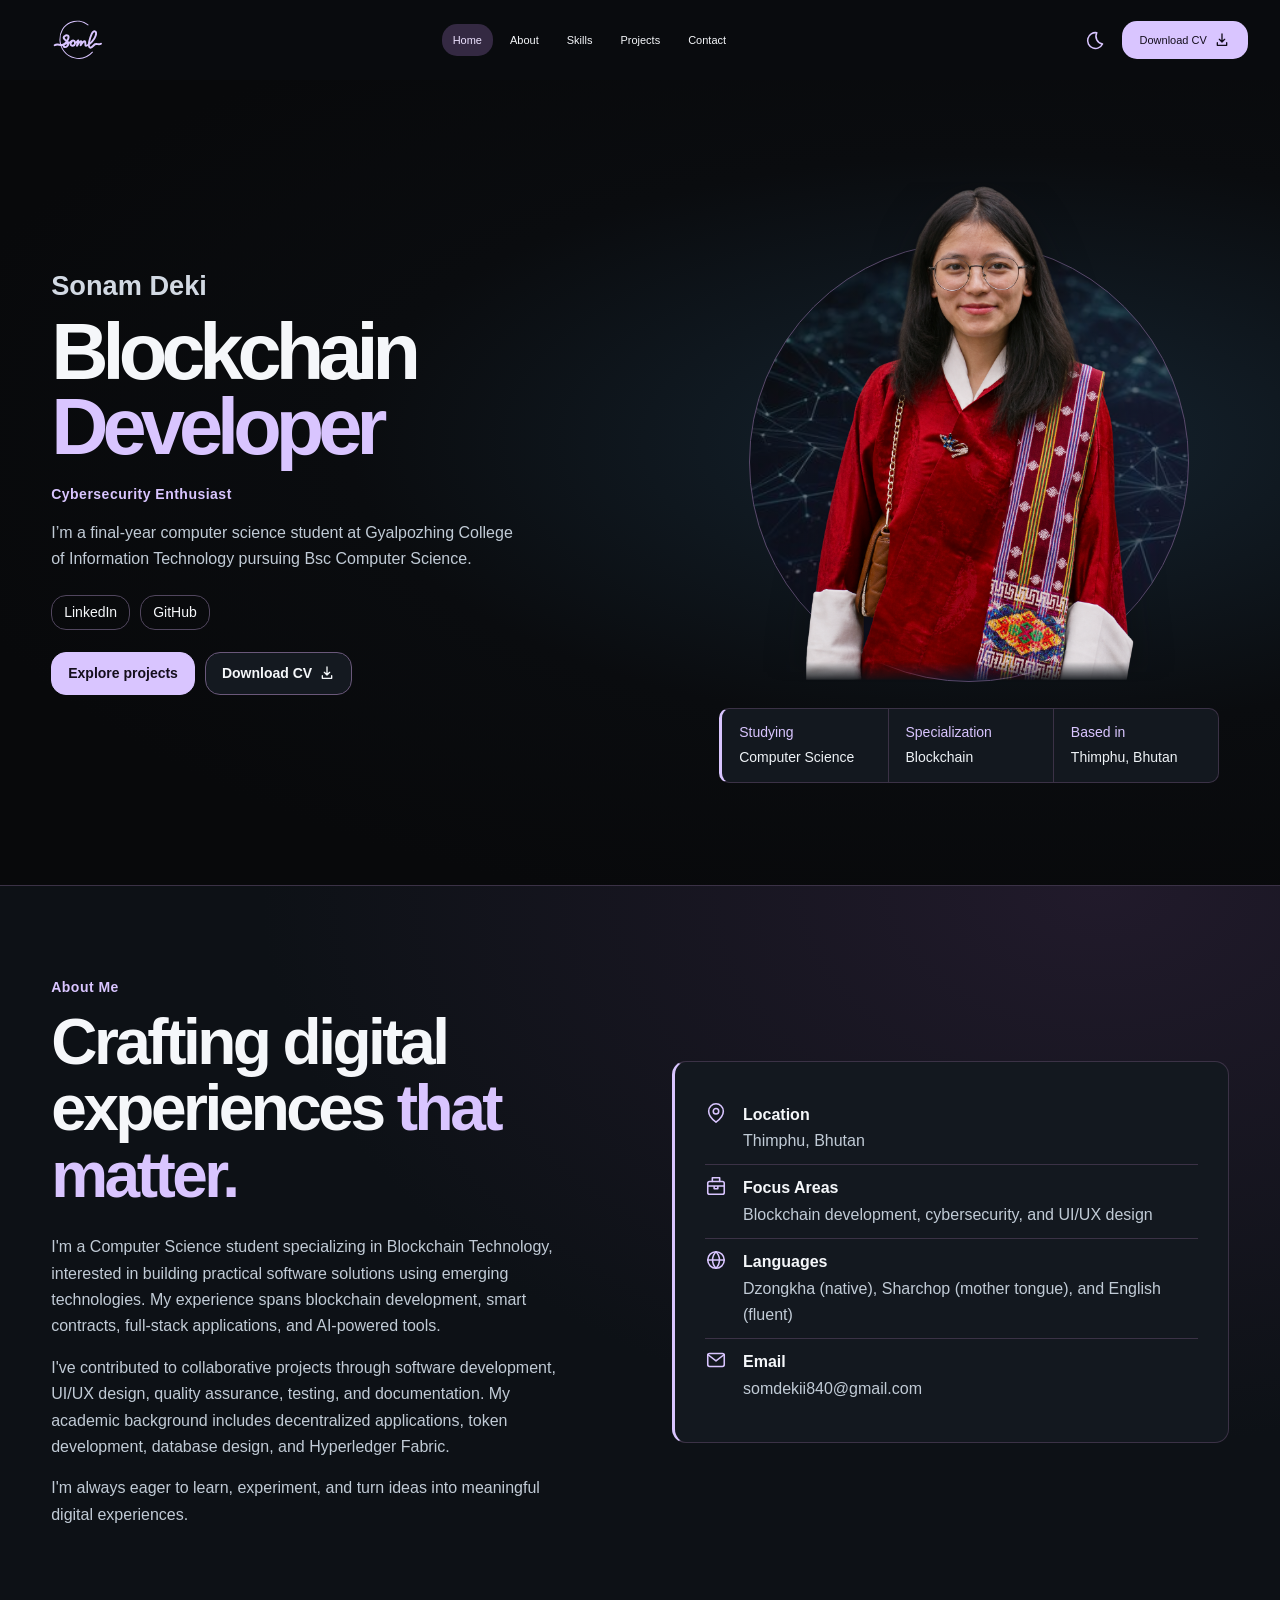
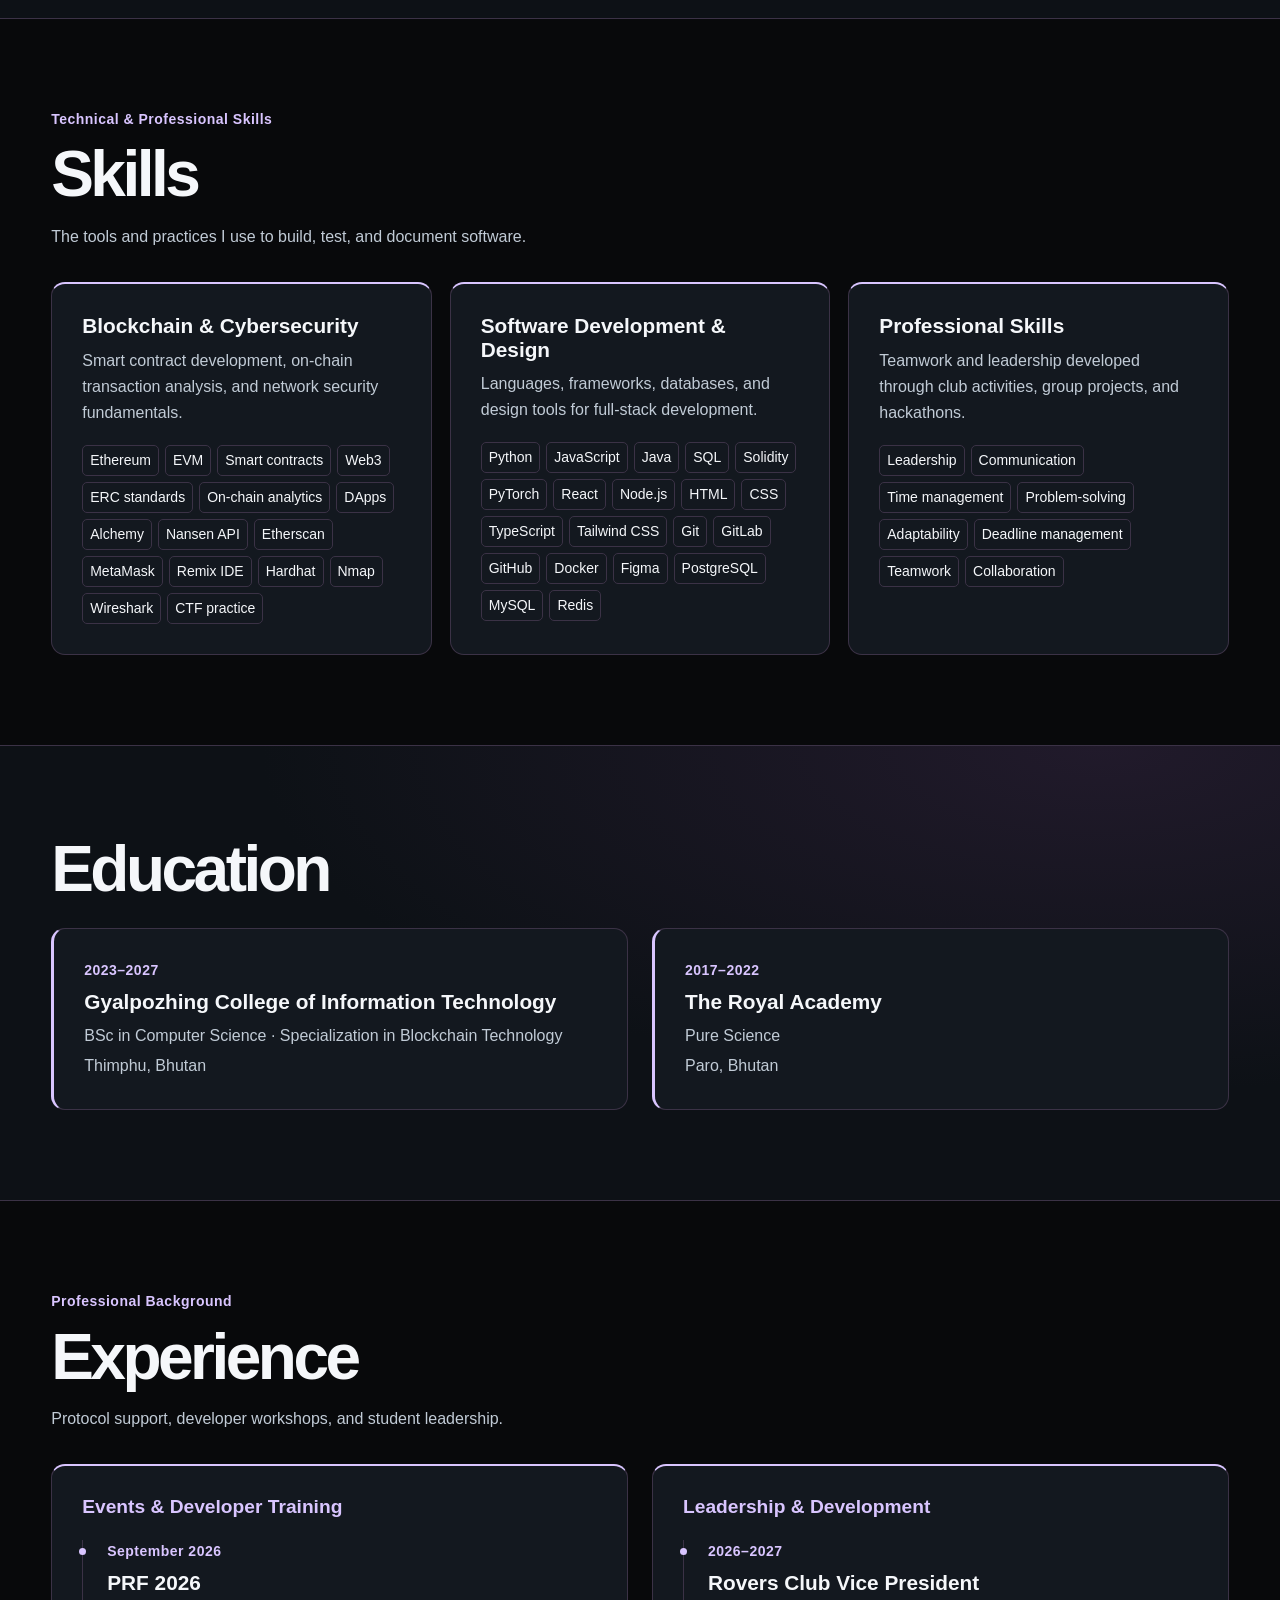
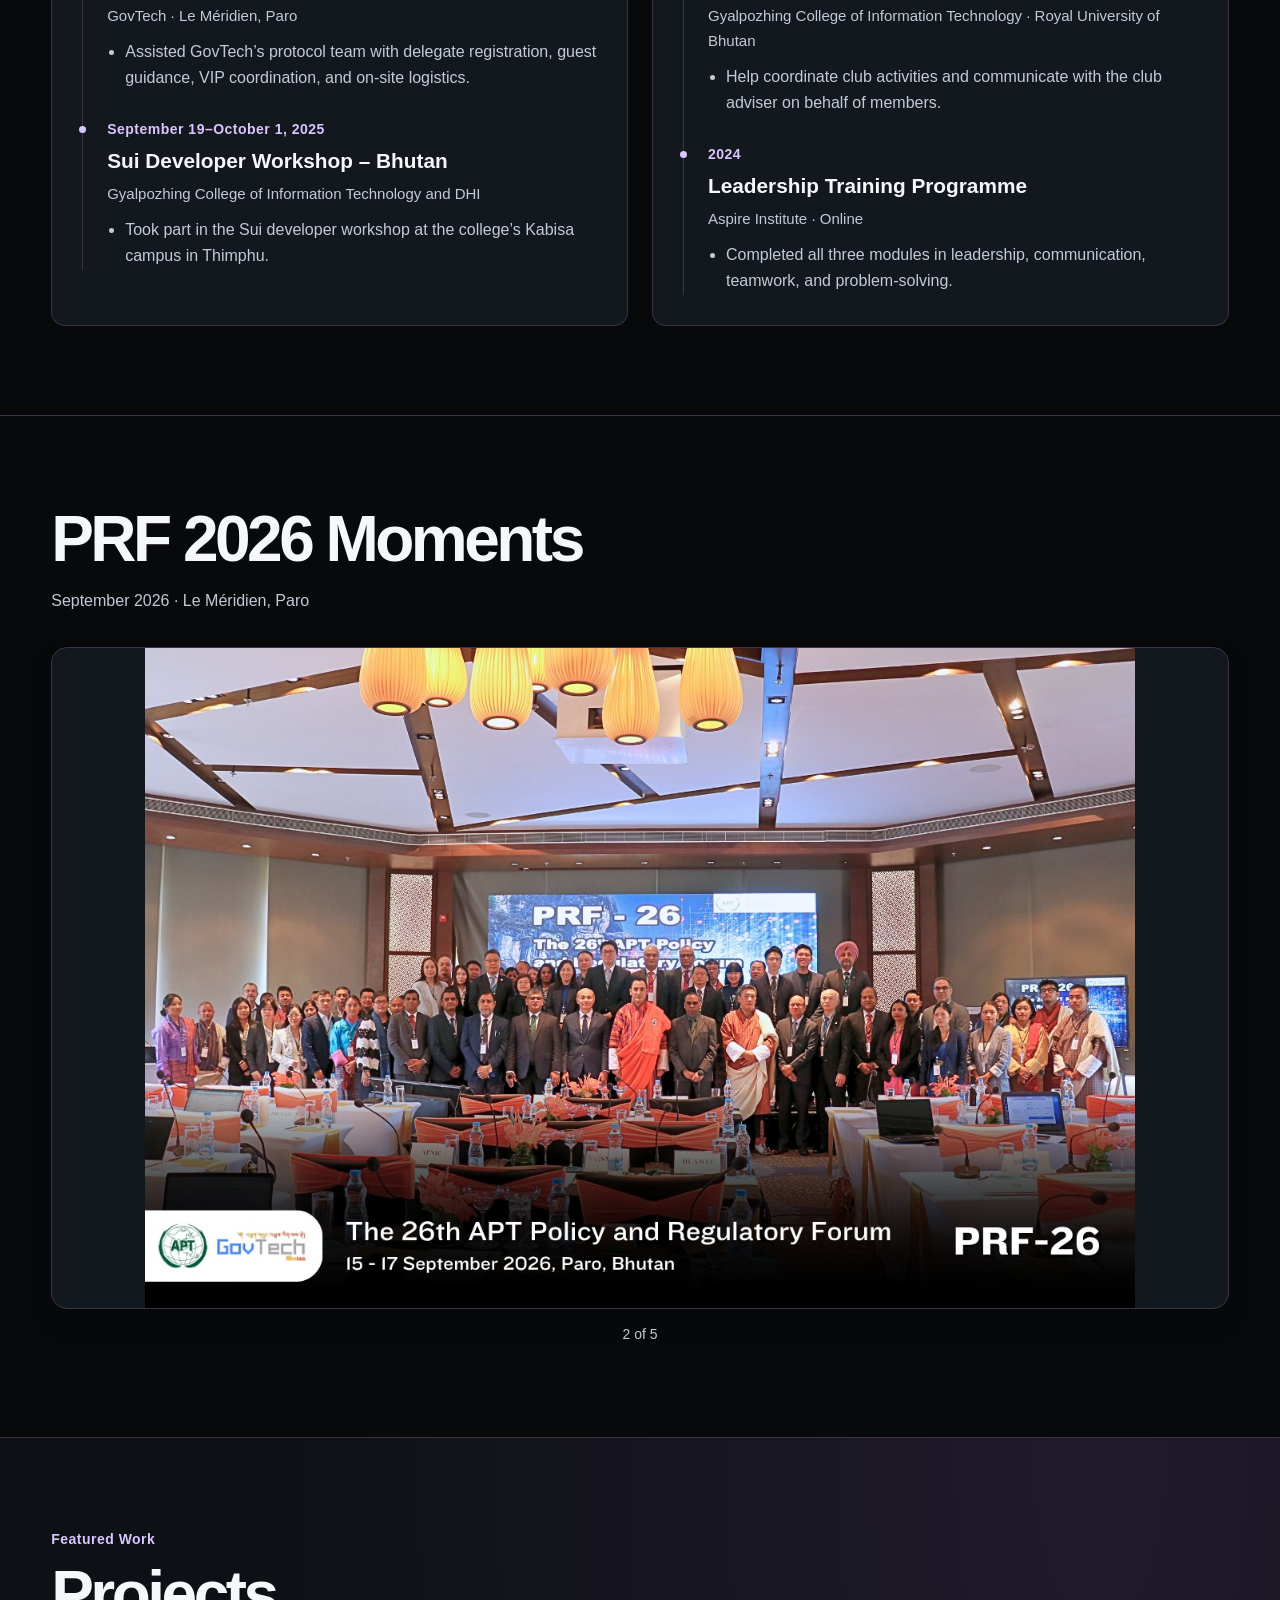
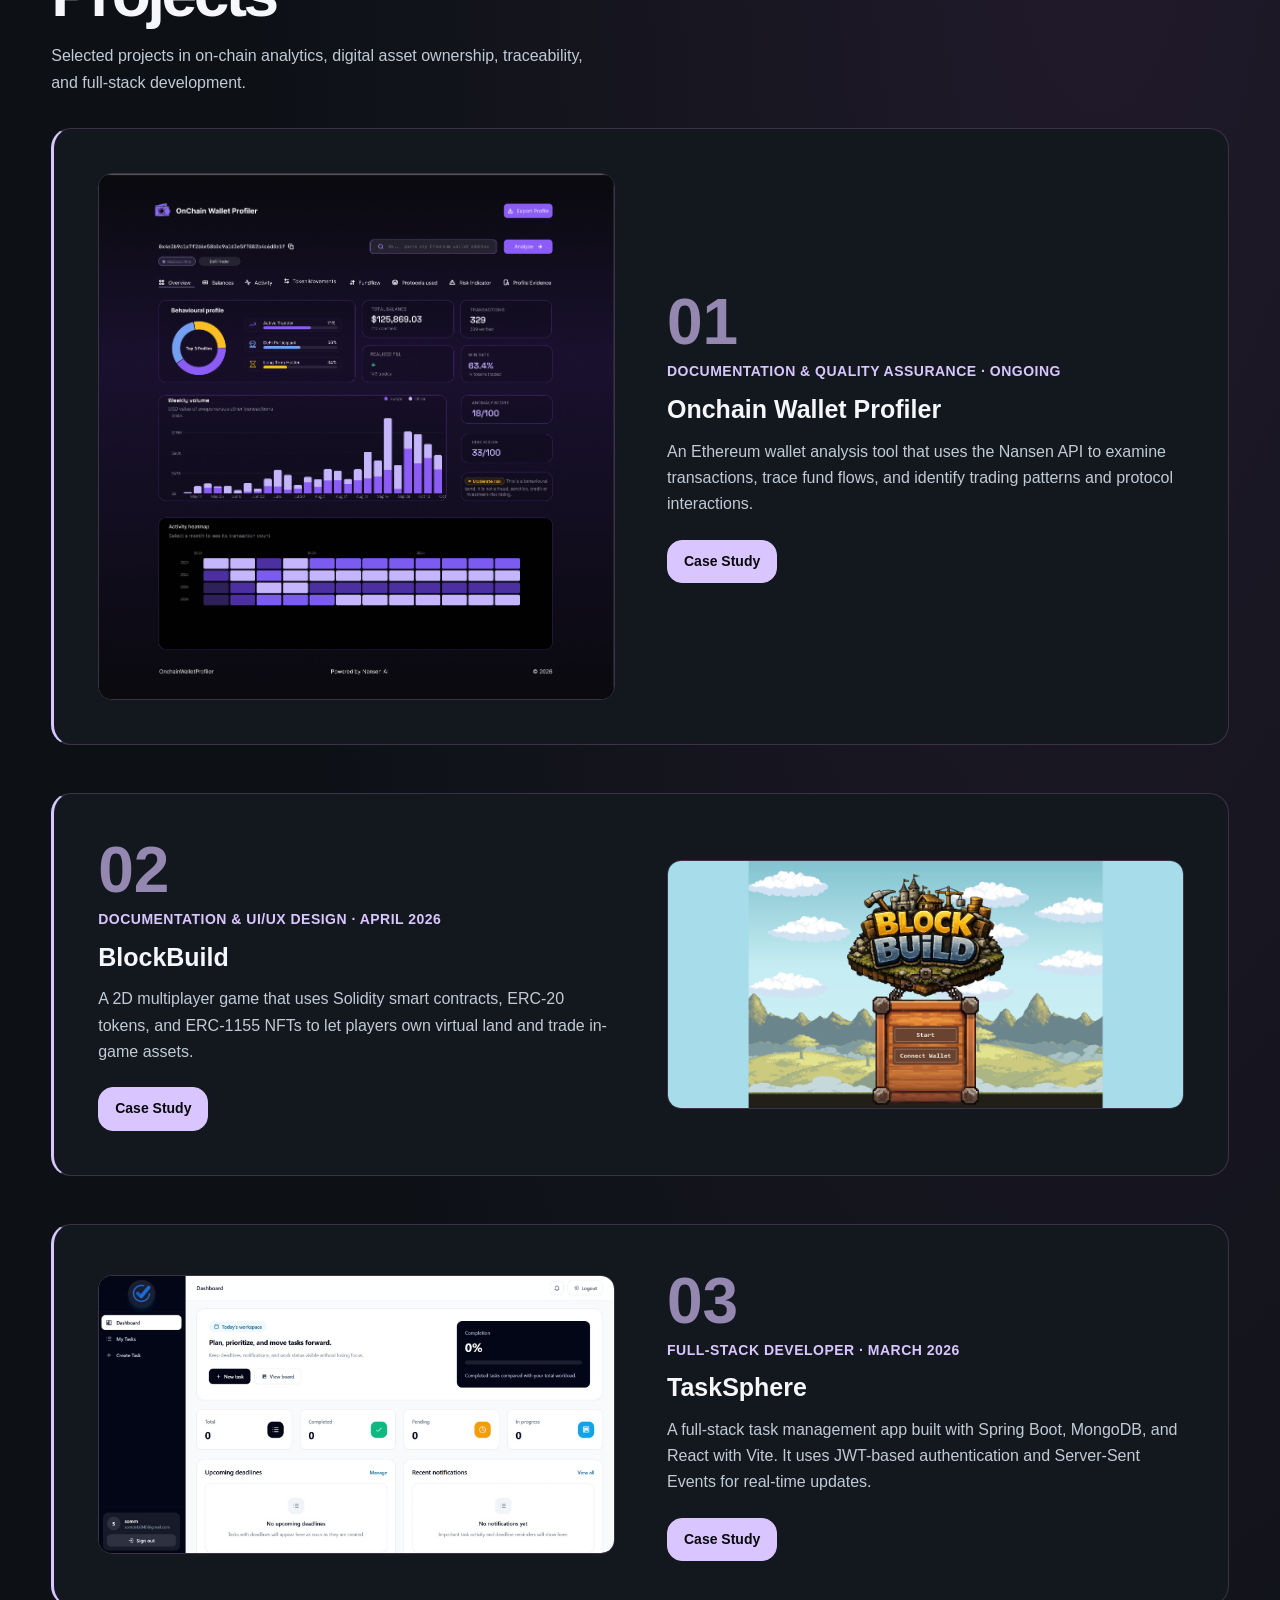
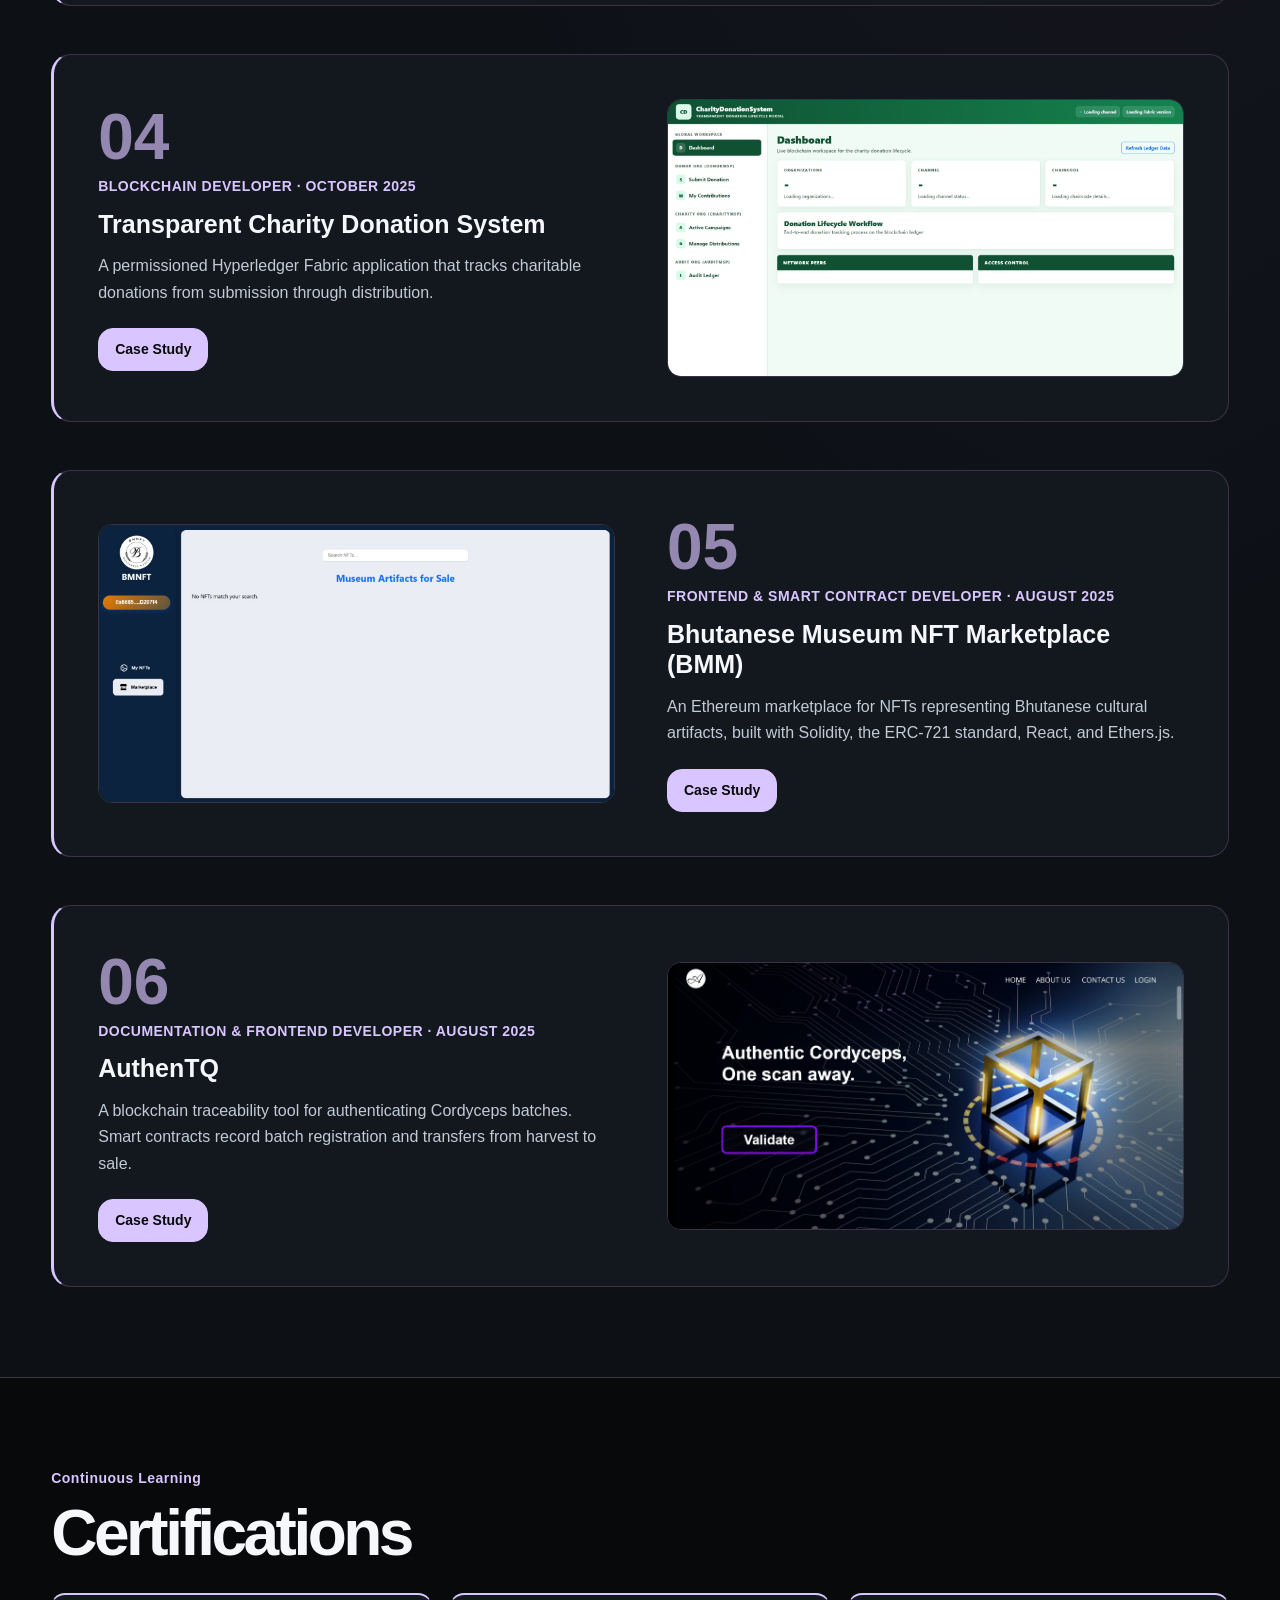
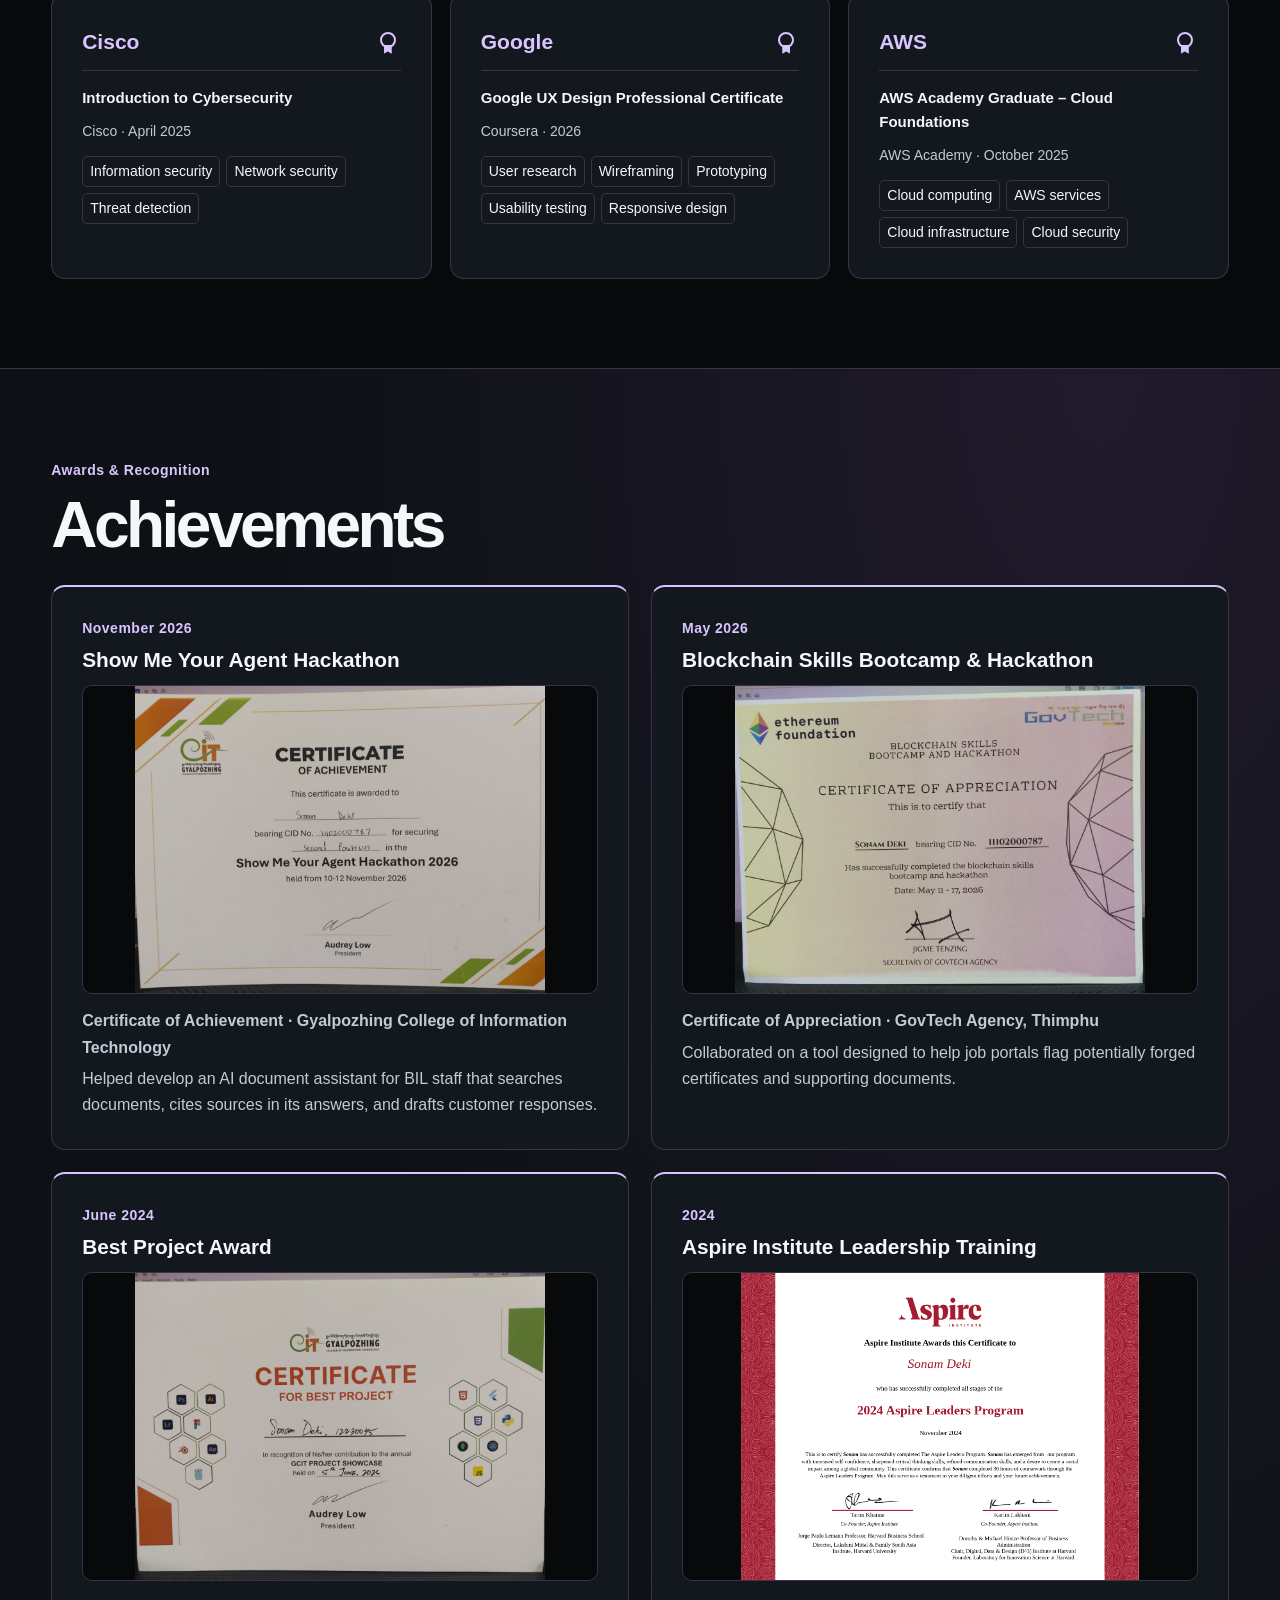
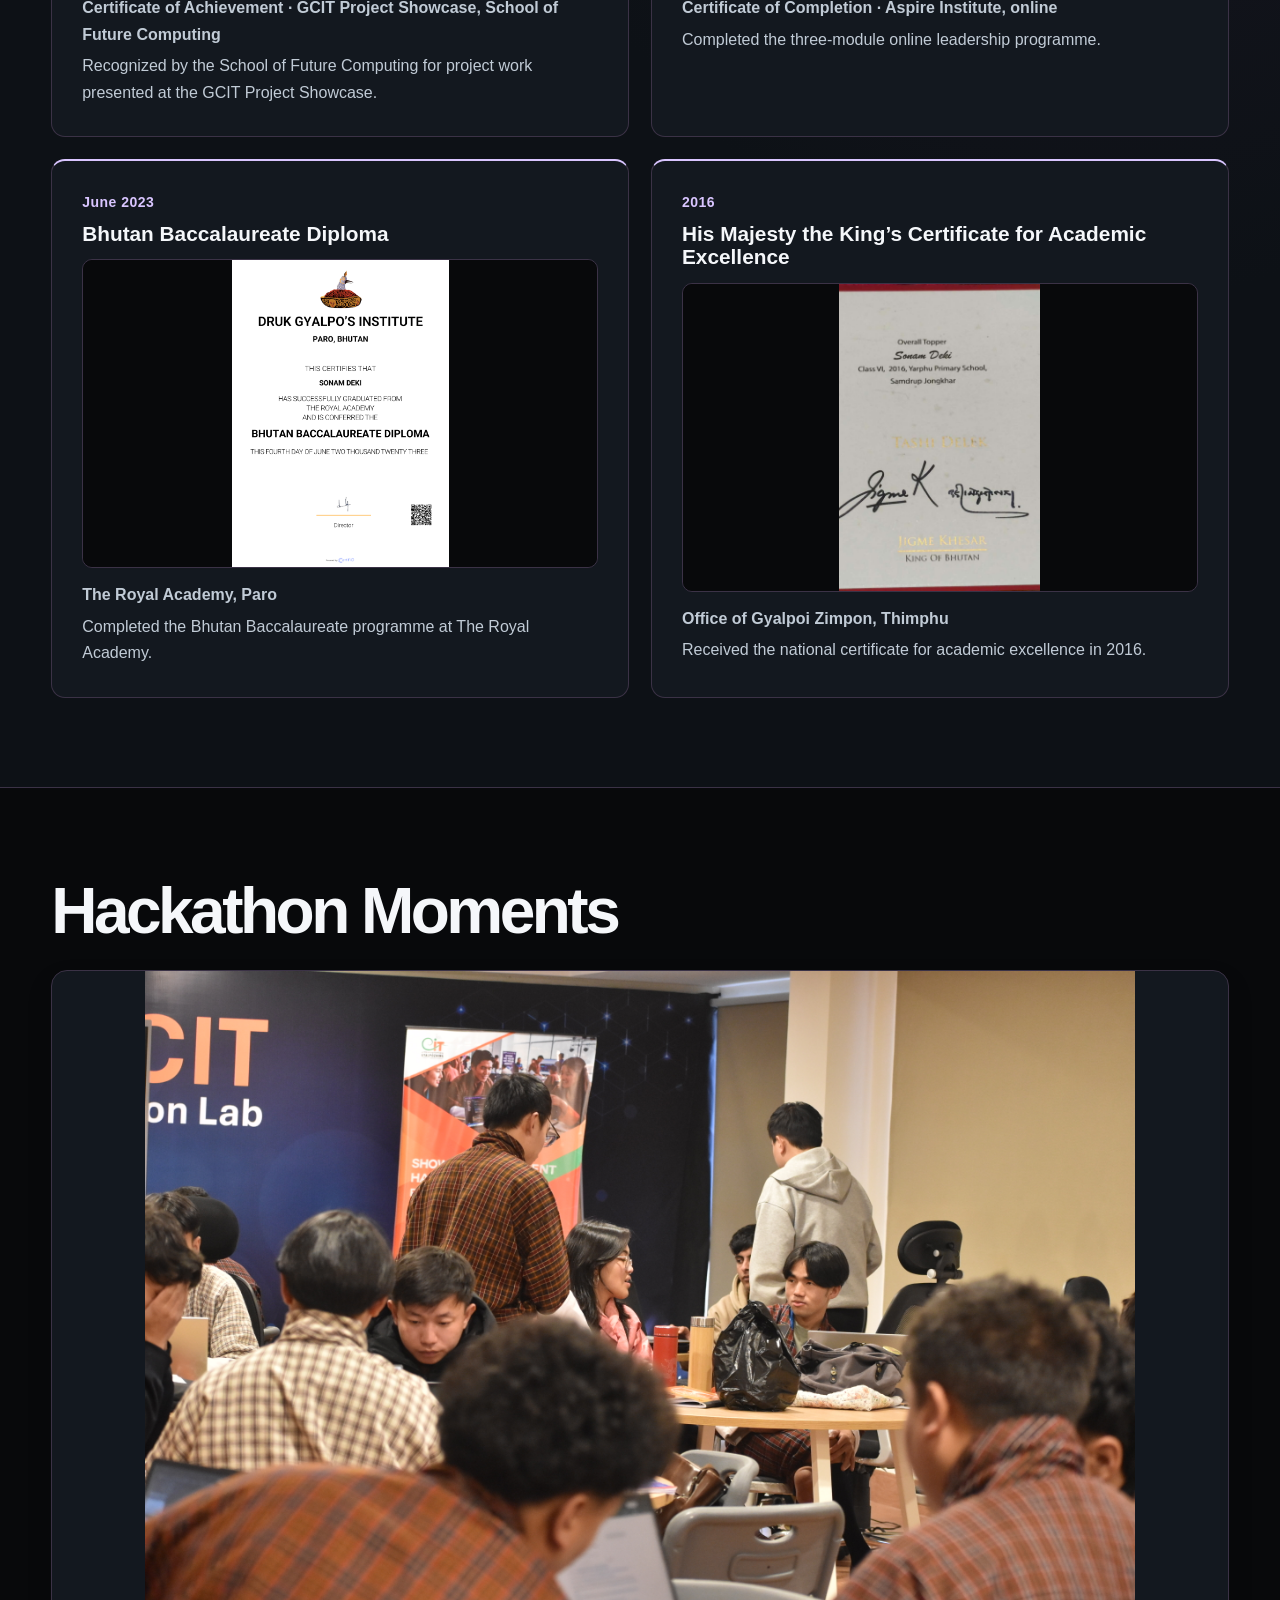
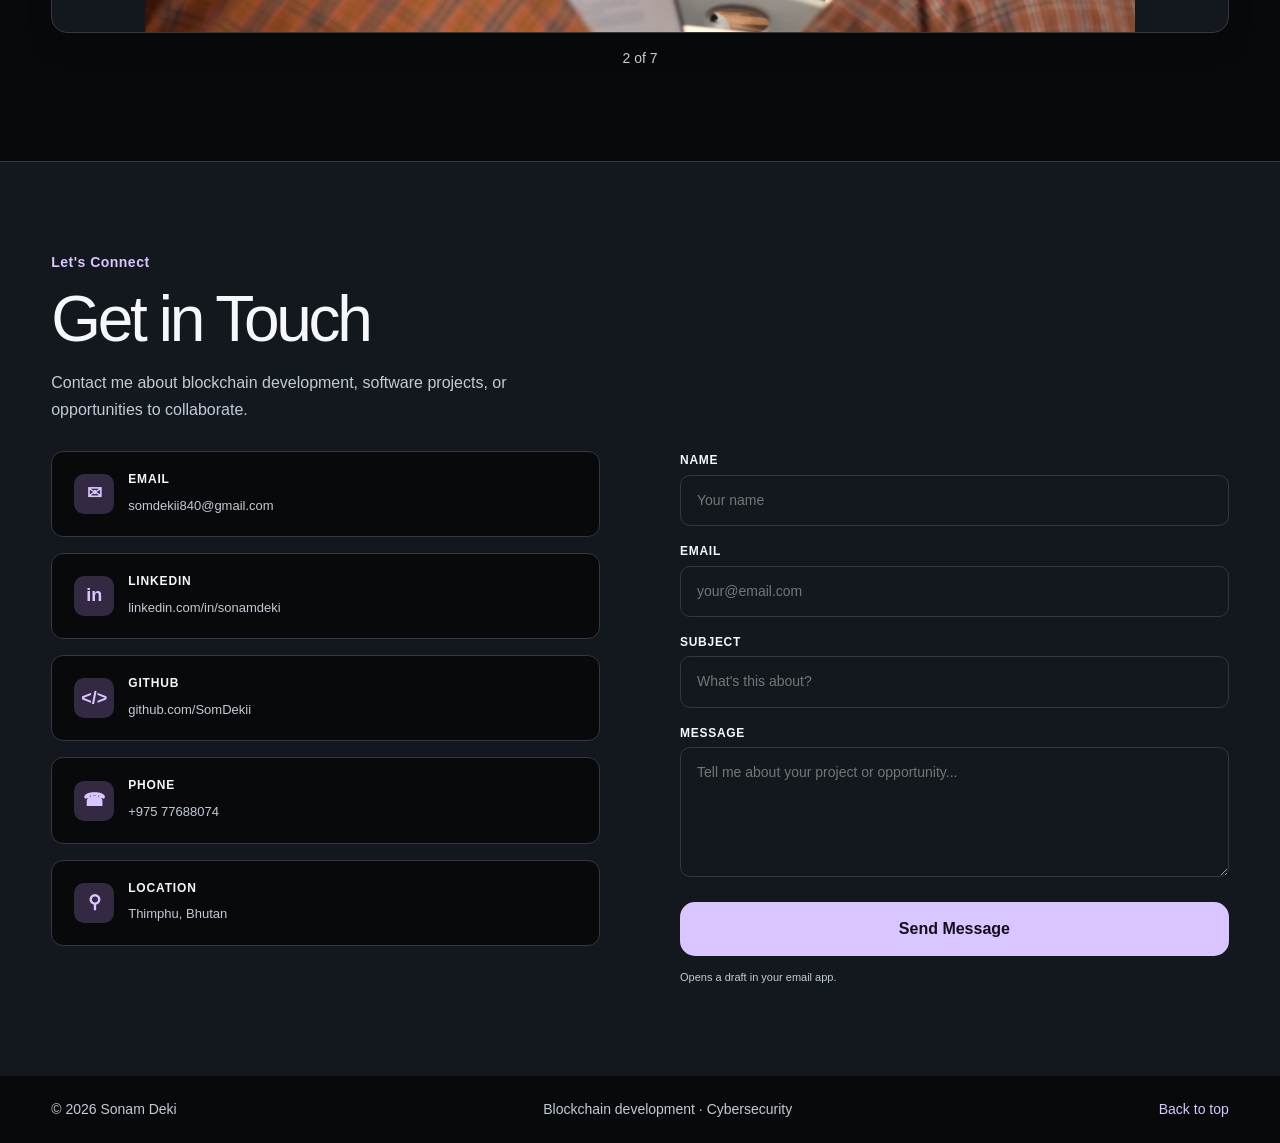
==== commit d2738e68: "Done" ====
--- a/index.html
+++ b/index.html
@@ -4,7 +4,7 @@
 <meta charset="utf-8">
 <meta name="viewport" content="width=device-width,initial-scale=1">
 <meta name="theme-color" content="#08090b">
-<meta name="description" content="Sonam Deki, blockchain developer and final-year Computer Science student in Thimphu, Bhutan.">
+<meta name="description" content="Portfolio of Sonam Deki, a final-year computer science student and blockchain developer in Thimphu, Bhutan. Explore projects in smart contracts and full-stack development.">
 <title>Sonam Deki | Blockchain Developer</title>
 <script>
 try {
@@ -35,7 +35,7 @@
 <a href="#contact">Contact</a>
 </nav>
 <div class="header-actions">
-<button class="theme-toggle" type="button" aria-label="Light mode" aria-pressed="false" title="Switch to light mode" hidden><span aria-hidden="true">&#9789;</span></button>
+<button class="theme-toggle" type="button" aria-label="Light mode" aria-pressed="false" title="Switch to light mode" hidden><svg class="theme-icon" width="21" height="21" viewBox="0 0 24 24" fill="none" stroke="currentColor" stroke-width="1.75" stroke-linecap="round" stroke-linejoin="round" aria-hidden="true" focusable="false"><path d="M20.9 13.35A9 9 0 0 1 10.65 3.1 9 9 0 1 0 20.9 13.35Z"/></svg></button>
 <a class="nav-resume" href="assets/cv.pdf" download>Download CV <svg class="download-icon" width="16" height="16" viewBox="0 0 24 24" fill="none" stroke="currentColor" stroke-width="2" stroke-linecap="round" stroke-linejoin="round" aria-hidden="true" focusable="false"><path d="M12 3v12m-4-4 4 4 4-4M5 16v4h14v-4"/></svg></a>
 </div>
 </div>
@@ -46,9 +46,8 @@
 <div class="hero-copy">
 <p class="hero-name">Sonam Deki</p>
 <h1 id="hero-title">Blockchain <em>Developer</em></h1>
-<p class="hero-role">Cybersecurity</p>
-<p class="hero-tagline">I build blockchain applications and full-stack software.</p>
-<p class="hero-description">I&rsquo;m a final-year BSc Computer Science student at Gyalpozhing College of Information Technology, specializing in Blockchain Technology. My project work spans decentralized applications, smart contracts, and AI-powered tools.</p>
+<p class="hero-role">Cybersecurity Enthusiast</p>
+<p class="hero-description">I&rsquo;m a final-year computer science student at Gyalpozhing College of Information Technology pursuing Bsc Computer Science.</p>
 <div class="hero-socials" aria-label="Professional links">
 <a href="https://www.linkedin.com/in/sonamdeki">LinkedIn</a>
 <a href="https://github.com/SomDekii">GitHub</a>
@@ -82,9 +81,10 @@
     <div class="about-grid">
       <div class="about-text">
         <p class="section-label">About Me</p>
-        <h2 class="section-title" id="about-title">From smart contracts<br><em>to usable software.</em></h2>
-        <p>My experience includes software development, UI/UX design, and quality assurance through coursework, hackathons, and team projects.</p>
-        <p>My coursework includes modern database design, blockchain programming, decentralized applications and smart contracts, token development, and Hyperledger Fabric.</p>
+        <h2 class="section-title" id="about-title">Crafting digital experiences <em>that matter.</em></h2>
+        <p>I'm a Computer Science student specializing in Blockchain Technology, interested in building practical software solutions using emerging technologies. My experience spans blockchain development, smart contracts, full-stack applications, and AI-powered tools.</p>
+        <p>I've contributed to collaborative projects through software development, UI/UX design, quality assurance, testing, and documentation. My academic background includes decentralized applications, token development, database design, and Hyperledger Fabric.</p>
+        <p>I'm always eager to learn, experiment, and turn ideas into meaningful digital experiences.</p>
       </div>
       <div class="about-details">
         <div class="about-detail"><span class="about-detail-icon" aria-hidden="true"><svg viewBox="0 0 24 24" width="22" height="22" fill="none" stroke="currentColor" stroke-width="1.7" stroke-linecap="round" stroke-linejoin="round"><path d="M20 10c0 6-8 12-8 12S4 16 4 10a8 8 0 1 1 16 0Z"/><circle cx="12" cy="10" r="3"/></svg></span><div class="about-detail-content"><strong>Location</strong><span>Thimphu, Bhutan</span></div></div>
@@ -99,11 +99,11 @@
 <div class="section-inner">
 <p class="section-label">Technical &amp; Professional Skills</p>
 <h2 class="section-title" id="skills-title">Skills</h2>
-<p class="section-desc">Tools and skills I use in blockchain, cybersecurity, software development, and design.</p>
+<p class="section-desc">The tools and practices I use to build, test, and document software.</p>
 <div class="skills-grid">
-<article class="skill-card"><h3>Blockchain &amp; Cybersecurity</h3><p>Ethereum development, on-chain analytics, and network security.</p><div class="skill-tags"><span>Ethereum</span><span>EVM</span><span>Smart contracts</span><span>Web3</span><span>ERC standards</span><span>On-chain analytics</span><span>DApps</span><span>Alchemy</span><span>Nansen API</span><span>Etherscan</span><span>MetaMask</span><span>Remix IDE</span><span>Hardhat</span><span>Nmap</span><span>Wireshark</span><span>CTF practice</span></div></article>
-<article class="skill-card"><h3>Software Development &amp; Design</h3><p>Programming languages, frameworks, databases, and tools I use to build software.</p><div class="skill-tags"><span>Python</span><span>JavaScript</span><span>Java</span><span>SQL</span><span>Solidity</span><span>PyTorch</span><span>React</span><span>Node.js</span><span>HTML</span><span>CSS</span><span>TypeScript</span><span>Tailwind CSS</span><span>Git</span><span>GitLab</span><span>GitHub</span><span>Docker</span><span>Figma</span><span>PostgreSQL</span><span>MySQL</span><span>Redis</span></div></article>
-<article class="skill-card"><h3>Professional Skills</h3><p>Skills I practice through team projects, leadership roles, and hackathons.</p><div class="skill-tags"><span>Leadership</span><span>Communication</span><span>Time management</span><span>Problem-solving</span><span>Adaptability</span><span>Deadline management</span><span>Teamwork</span><span>Collaboration</span></div></article>
+<article class="skill-card"><h3>Blockchain &amp; Cybersecurity</h3><p>Smart contract development, on-chain transaction analysis, and network security fundamentals.</p><div class="skill-tags"><span>Ethereum</span><span>EVM</span><span>Smart contracts</span><span>Web3</span><span>ERC standards</span><span>On-chain analytics</span><span>DApps</span><span>Alchemy</span><span>Nansen API</span><span>Etherscan</span><span>MetaMask</span><span>Remix IDE</span><span>Hardhat</span><span>Nmap</span><span>Wireshark</span><span>CTF practice</span></div></article>
+<article class="skill-card"><h3>Software Development &amp; Design</h3><p>Languages, frameworks, databases, and design tools for full-stack development.</p><div class="skill-tags"><span>Python</span><span>JavaScript</span><span>Java</span><span>SQL</span><span>Solidity</span><span>PyTorch</span><span>React</span><span>Node.js</span><span>HTML</span><span>CSS</span><span>TypeScript</span><span>Tailwind CSS</span><span>Git</span><span>GitLab</span><span>GitHub</span><span>Docker</span><span>Figma</span><span>PostgreSQL</span><span>MySQL</span><span>Redis</span></div></article>
+<article class="skill-card"><h3>Professional Skills</h3><p>Teamwork and leadership developed through club activities, group projects, and hackathons.</p><div class="skill-tags"><span>Leadership</span><span>Communication</span><span>Time management</span><span>Problem-solving</span><span>Adaptability</span><span>Deadline management</span><span>Teamwork</span><span>Collaboration</span></div></article>
 </div>
 </div>
 </section>
@@ -111,7 +111,7 @@
 <div class="section-inner">
 <h2 class="section-title" id="education-title">Education</h2>
 <div class="education-grid">
-<article class="info-card"><p class="timeline-period">2023&ndash;2027</p><h3>Gyalpozhing College of Information Technology</h3><p>BSc Computer Science &middot; Blockchain Technology</p><p>Thimphu, Bhutan</p></article>
+<article class="info-card"><p class="timeline-period">2023&ndash;2027</p><h3>Gyalpozhing College of Information Technology</h3><p>BSc in Computer Science &middot; Specialization in Blockchain Technology</p><p>Thimphu, Bhutan</p></article>
 <article class="info-card"><p class="timeline-period">2017&ndash;2022</p><h3>The Royal Academy</h3><p>Pure Science</p><p>Paro, Bhutan</p></article>
 </div>
 </div>
@@ -120,16 +120,16 @@
 <div class="section-inner">
 <p class="section-label">Professional Background</p>
 <h2 class="section-title" id="experience-title">Experience</h2>
-<p class="section-desc">Event support, developer training, and student leadership.</p>
+<p class="section-desc">Protocol support, developer workshops, and student leadership.</p>
 <div class="exp-cols">
 <div class="experience-group"><h3>Events &amp; Developer Training</h3><div class="timeline">
-<div class="timeline-item"><p class="timeline-period">September 2026</p><h3>PRF 2026</h3><p class="timeline-org">GovTech &middot; Le M&eacute;ridien, Paro</p><ul><li>Supported the protocol team with delegate registration, guest guidance, VIP coordination, and on-site logistics.</li></ul>
-</div>
-<div class="timeline-item"><p class="timeline-period">September 19&ndash;October 1, 2025</p><h3>Sui Developer Workshop &ndash; Bhutan</h3><p class="timeline-org">Gyalpozhing College of Information Technology and DHI</p><ul><li>Participated in the workshop at the Kabisa campus in Thimphu.</li></ul></div>
+<div class="timeline-item"><p class="timeline-period">September 2026</p><h3>PRF 2026</h3><p class="timeline-org">GovTech &middot; Le M&eacute;ridien, Paro</p><ul><li>Assisted GovTech&rsquo;s protocol team with delegate registration, guest guidance, VIP coordination, and on-site logistics.</li></ul>
+</div>
+<div class="timeline-item"><p class="timeline-period">September 19&ndash;October 1, 2025</p><h3>Sui Developer Workshop &ndash; Bhutan</h3><p class="timeline-org">Gyalpozhing College of Information Technology and DHI</p><ul><li>Took part in the Sui developer workshop at the college&rsquo;s Kabisa campus in Thimphu.</li></ul></div>
 </div></div>
 <div class="experience-group"><h3>Leadership &amp; Development</h3><div class="timeline">
-<div class="timeline-item"><p class="timeline-period">2026&ndash;2027</p><h3>Rovers Club Vice President</h3><p class="timeline-org">Gyalpozhing College of Information Technology &middot; Royal University of Bhutan</p><ul><li>Helps coordinate club activities and liaises between the club advisor and members.</li></ul></div>
-<div class="timeline-item"><p class="timeline-period">2024</p><h3>Leadership Training Programme</h3><p class="timeline-org">Aspire Institute &middot; Online</p><ul><li>Completed all three modules covering leadership, communication, teamwork, and problem-solving.</li></ul></div>
+<div class="timeline-item"><p class="timeline-period">2026&ndash;2027</p><h3>Rovers Club Vice President</h3><p class="timeline-org">Gyalpozhing College of Information Technology &middot; Royal University of Bhutan</p><ul><li>Help coordinate club activities and communicate with the club adviser on behalf of members.</li></ul></div>
+<div class="timeline-item"><p class="timeline-period">2024</p><h3>Leadership Training Programme</h3><p class="timeline-org">Aspire Institute &middot; Online</p><ul><li>Completed all three modules in leadership, communication, teamwork, and problem-solving.</li></ul></div>
 </div></div></div>
 </div>
 </section>
@@ -155,7 +155,7 @@
 <div class="section-inner">
 <p class="section-label">Featured Work</p>
 <h2 class="section-title" id="work-title">Projects</h2>
-<p class="section-desc">Blockchain and software projects from coursework and team collaborations.</p>
+<p class="section-desc">Selected projects in on-chain analytics, digital asset ownership, traceability, and full-stack development.</p>
 <div class="projects-list">
 <article class="project-item" aria-labelledby="project-title-0">
 <div class="project-img"><div class="asset-placeholder" data-photo="assets/OnchainWalletProfiler.png" data-photo-alt="Project screenshot" aria-hidden="true"></div></div>
@@ -163,7 +163,7 @@
 <div class="project-number" aria-hidden="true">01</div>
 <p class="project-role">Documentation &amp; Quality Assurance &middot; Ongoing</p>
 <h3 id="project-title-0">Onchain Wallet Profiler</h3>
-<p>Ethereum wallet profiling platform that uses the Nansen API to analyze transactions, fund flows, trading patterns, and protocol interactions.</p>
+<p>An Ethereum wallet analysis tool that uses the Nansen API to examine transactions, trace fund flows, and identify trading patterns and protocol interactions.</p>
 <div class="project-buttons"><button type="button" class="design-btn case-study-btn" data-case="0">Case Study</button></div>
 </div>
 </article>
@@ -173,7 +173,7 @@
 <div class="project-number" aria-hidden="true">02</div>
 <p class="project-role">Documentation &amp; UI/UX Design &middot; April 2026</p>
 <h3 id="project-title-1">BlockBuild</h3>
-<p>2D multiplayer blockchain game that uses Solidity smart contracts, ERC-20 tokens, and ERC-1155 NFTs for virtual land ownership and asset trading.</p>
+<p>A 2D multiplayer game that uses Solidity smart contracts, ERC-20 tokens, and ERC-1155 NFTs to let players own virtual land and trade in-game assets.</p>
 <div class="project-buttons"><button type="button" class="design-btn case-study-btn" data-case="1">Case Study</button></div>
 </div>
 </article>
@@ -183,7 +183,7 @@
 <div class="project-number" aria-hidden="true">03</div>
 <p class="project-role">Full-Stack Developer &middot; March 2026</p>
 <h3 id="project-title-2">TaskSphere</h3>
-<p>Task management app built with Spring Boot, MongoDB, and React/Vite, with JWT authentication and real-time updates via Server-Sent Events.</p>
+<p>A full-stack task management app built with Spring Boot, MongoDB, and React with Vite. It uses JWT-based authentication and Server-Sent Events for real-time updates.</p>
 <div class="project-buttons"><button type="button" class="design-btn case-study-btn" data-case="2">Case Study</button></div>
 </div>
 </article>
@@ -193,7 +193,7 @@
 <div class="project-number" aria-hidden="true">04</div>
 <p class="project-role">Blockchain Developer &middot; October 2025</p>
 <h3 id="project-title-3">Transparent Charity Donation System</h3>
-<p>Hyperledger Fabric system that tracks charitable donations from submission to distribution.</p>
+<p>A permissioned Hyperledger Fabric application that tracks charitable donations from submission through distribution.</p>
 <div class="project-buttons"><button type="button" class="design-btn case-study-btn" data-case="3">Case Study</button></div>
 </div>
 </article>
@@ -203,7 +203,7 @@
 <div class="project-number" aria-hidden="true">05</div>
 <p class="project-role">Frontend &amp; Smart Contract Developer &middot; August 2025</p>
 <h3 id="project-title-4">Bhutanese Museum NFT Marketplace (BMM)</h3>
-<p>Ethereum NFT marketplace for Bhutanese cultural artifacts built with Solidity, ERC-721, React, and Ethers.js.</p>
+<p>An Ethereum marketplace for NFTs representing Bhutanese cultural artifacts, built with Solidity, the ERC-721 standard, React, and Ethers.js.</p>
 <div class="project-buttons"><button type="button" class="design-btn case-study-btn" data-case="4">Case Study</button></div>
 </div>
 </article>
@@ -213,7 +213,7 @@
 <div class="project-number" aria-hidden="true">06</div>
 <p class="project-role">Documentation &amp; Frontend Developer &middot; August 2025</p>
 <h3 id="project-title-5">AuthenTQ</h3>
-<p>Blockchain traceability system that uses smart contracts and NFT batch registration to verify Cordyceps authenticity.</p>
+<p>A blockchain traceability tool for authenticating Cordyceps batches. Smart contracts record batch registration and transfers from harvest to sale.</p>
 <div class="project-buttons"><button type="button" class="design-btn case-study-btn" data-case="5">Case Study</button></div>
 </div>
 </article>
@@ -257,42 +257,42 @@
 <h3>Show Me Your Agent Hackathon</h3>
 <div class="conf-img"><div class="asset-placeholder upload-photo" data-photo="assets/ShowMeYourAgentHackathon.jpeg" data-photo-alt="Certificate of Achievement for Show Me Your Agent Hackathon" aria-hidden="true"></div></div>
 <p><strong>Certificate of Achievement &middot; Gyalpozhing College of Information Technology</strong></p>
-<p>Developed an AI document assistant for BIL staff with document search, citation-based answers, and customer response drafts.</p>
+<p>Helped develop an AI document assistant for BIL staff that searches documents, cites sources in its answers, and drafts customer responses.</p>
 </article>
 <article class="conf-card">
 <p class="conf-year">May 2026</p>
 <h3>Blockchain Skills Bootcamp &amp; Hackathon</h3>
 <div class="conf-img"><div class="asset-placeholder upload-photo" data-photo="assets/BlockchainBootCampHackathon.jpeg" data-photo-alt="Certificate of Appreciation for Blockchain Skills Bootcamp &amp; Hackathon" aria-hidden="true"></div></div>
 <p><strong>Certificate of Appreciation &middot; GovTech Agency, Thimphu</strong></p>
-<p>Collaborated on a tool to help job portals flag potentially forged certificates and documents.</p>
+<p>Collaborated on a tool designed to help job portals flag potentially forged certificates and supporting documents.</p>
 </article>
 <article class="conf-card">
 <p class="conf-year">June 2024</p>
 <h3>Best Project Award</h3>
 <div class="conf-img"><div class="asset-placeholder upload-photo" data-photo="assets/BestProject.jpeg" data-photo-alt="Certificate of Achievement for Best Project Award" aria-hidden="true"></div></div>
 <p><strong>Certificate of Achievement &middot; GCIT Project Showcase, School of Future Computing</strong></p>
-<p>Received the Best Project Award at the GCIT Project Showcase.</p>
+<p>Recognized by the School of Future Computing for project work presented at the GCIT Project Showcase.</p>
 </article>
 <article class="conf-card">
 <p class="conf-year">2024</p>
 <h3>Aspire Institute Leadership Training</h3>
 <div class="conf-img"><a class="certificate-preview" href="assets/AspireInstitute.pdf" aria-label="Open Aspire Institute Certificate of Completion (PDF)"><img class="uploaded-photo" src="assets/AspireInstitute-preview.png" alt="Aspire Institute Certificate of Completion" loading="lazy"></a></div>
 <p><strong>Certificate of Completion &middot; Aspire Institute, online</strong></p>
-<p>Completed all three modules of the leadership development programme.</p>
+<p>Completed the three-module online leadership programme.</p>
 </article>
 <article class="conf-card">
 <p class="conf-year">June 2023</p>
 <h3>Bhutan Baccalaureate Diploma</h3>
 <div class="conf-img"><a class="certificate-preview" href="assets/Baccalaureate-Diploma.pdf" aria-label="Open Bhutan Baccalaureate Diploma (PDF)"><img class="uploaded-photo" src="assets/Baccalaureate-Diploma-preview.png" alt="Bhutan Baccalaureate Diploma" loading="lazy"></a></div>
 <p><strong>The Royal Academy, Paro</strong></p>
-<p>Awarded for completing the Bhutan Baccalaureate programme.</p>
+<p>Completed the Bhutan Baccalaureate programme at The Royal Academy.</p>
 </article>
 <article class="conf-card">
 <p class="conf-year">2016</p>
 <h3>His Majesty the King&rsquo;s Certificate for Academic Excellence</h3>
 <div class="conf-img"><div class="asset-placeholder upload-photo" data-photo="assets/HMcertificate.jpeg" data-photo-alt="His Majesty the King&rsquo;s Certificate for Academic Excellence" aria-hidden="true"></div></div>
 <p><strong>Office of Gyalpoi Zimpon, Thimphu</strong></p>
-<p>Recognized for academic excellence.</p>
+<p>Received the national certificate for academic excellence in 2016.</p>
 </article>
 </div>
 </div>
@@ -323,7 +323,7 @@
         <p class="section-label">Let's Connect</p>
         <h2 class="section-title" id="contact-title">Get in Touch</h2>
         <p class="section-desc">
-          Get in touch about blockchain development, software projects, or collaboration.
+          Contact me about blockchain development, software projects, or opportunities to collaborate.
         </p>
 
         <div class="contact-grid">
@@ -369,33 +369,33 @@
 </footer>
 <dialog id="case-0" aria-labelledby="case-title-0">
 <div class="dialog-tools"><span>Project details</span><button class="close" type="button">Close</button></div>
-<div class="cs-header"><span class="cs-label">Case Study</span><p class="cs-meta-item">Documentation &amp; Quality Assurance &middot; Ongoing</p><h2 class="cs-title" id="case-title-0">Onchain Wallet Profiler</h2><p class="cs-tagline">Ethereum wallet profiling platform that uses the Nansen API to analyze transactions, fund flows, trading patterns, and protocol interactions.</p></div>
-<div class="cs-body"><div class="cs-section"><h3 class="cs-section-title">Project Features</h3><p>Explains wallet behavior with classifications, risk indicators, and interactive visualizations.</p></div><div class="cs-footer-btn"><button class="close" type="button">Back to projects</button></div></div>
+<div class="cs-header"><span class="cs-label">Case Study</span><p class="cs-meta-item">Documentation &amp; Quality Assurance &middot; Ongoing</p><h2 class="cs-title" id="case-title-0">Onchain Wallet Profiler</h2><p class="cs-tagline">An Ethereum wallet analysis tool that uses the Nansen API to examine transactions, trace fund flows, and identify trading patterns and protocol interactions.</p></div>
+<div class="cs-body"><div class="cs-section"><h3 class="cs-section-title">Project Features</h3><p>Interactive visualizations, wallet behavior categories, and risk indicators help users interpret on-chain activity.</p></div><div class="cs-footer-btn"><button class="close" type="button">Back to projects</button></div></div>
 </dialog>
 <dialog id="case-1" aria-labelledby="case-title-1">
 <div class="dialog-tools"><span>Project details</span><button class="close" type="button">Close</button></div>
-<div class="cs-header"><span class="cs-label">Case Study</span><p class="cs-meta-item">Documentation &amp; UI/UX Design &middot; April 2026</p><h2 class="cs-title" id="case-title-1">BlockBuild</h2><p class="cs-tagline">2D multiplayer blockchain game that uses Solidity smart contracts, ERC-20 tokens, and ERC-1155 NFTs for virtual land ownership and asset trading.</p></div>
-<div class="cs-body"><div class="cs-section"><h3 class="cs-section-title">Project Features</h3><p>Features a player-driven economy with land purchases, NFT assets, player hiring, and token rewards.</p></div><div class="cs-footer-btn"><button class="close" type="button">Back to projects</button></div></div>
+<div class="cs-header"><span class="cs-label">Case Study</span><p class="cs-meta-item">Documentation &amp; UI/UX Design &middot; April 2026</p><h2 class="cs-title" id="case-title-1">BlockBuild</h2><p class="cs-tagline">A 2D multiplayer game that uses Solidity smart contracts, ERC-20 tokens, and ERC-1155 NFTs to let players own virtual land and trade in-game assets.</p></div>
+<div class="cs-body"><div class="cs-section"><h3 class="cs-section-title">Project Features</h3><p>The in-game economy supports land purchases, NFT trading, player hiring, and token rewards.</p></div><div class="cs-footer-btn"><button class="close" type="button">Back to projects</button></div></div>
 </dialog>
 <dialog id="case-2" aria-labelledby="case-title-2">
 <div class="dialog-tools"><span>Project details</span><button class="close" type="button">Close</button></div>
-<div class="cs-header"><span class="cs-label">Case Study</span><p class="cs-meta-item">Full-Stack Developer &middot; March 2026</p><h2 class="cs-title" id="case-title-2">TaskSphere</h2><p class="cs-tagline">Task management app built with Spring Boot, MongoDB, and React/Vite, with JWT authentication and real-time updates via Server-Sent Events.</p></div>
-<div class="cs-body"><div class="cs-section"><h3 class="cs-section-title">Project Features</h3><p>Supports configurable email and push notifications and uses Factory, Observer, Adapter, Strategy, and State patterns.</p></div><div class="cs-footer-btn"><button class="close" type="button">Back to projects</button></div></div>
+<div class="cs-header"><span class="cs-label">Case Study</span><p class="cs-meta-item">Full-Stack Developer &middot; March 2026</p><h2 class="cs-title" id="case-title-2">TaskSphere</h2><p class="cs-tagline">A full-stack task management app built with Spring Boot, MongoDB, and React with Vite. It uses JWT-based authentication and Server-Sent Events for real-time updates.</p></div>
+<div class="cs-body"><div class="cs-section"><h3 class="cs-section-title">Project Features</h3><p>Users can configure email and push notifications. The back end uses the Factory, Observer, Adapter, Strategy, and State design patterns.</p></div><div class="cs-footer-btn"><button class="close" type="button">Back to projects</button></div></div>
 </dialog>
 <dialog id="case-3" aria-labelledby="case-title-3">
 <div class="dialog-tools"><span>Project details</span><button class="close" type="button">Close</button></div>
-<div class="cs-header"><span class="cs-label">Case Study</span><p class="cs-meta-item">Blockchain Developer &middot; October 2025</p><h2 class="cs-title" id="case-title-3">Transparent Charity Donation System</h2><p class="cs-tagline">Hyperledger Fabric system that tracks charitable donations from submission to distribution.</p></div>
-<div class="cs-body"><div class="cs-section"><h3 class="cs-section-title">Project Features</h3><p>Gives donors, charities, and auditors permissioned access to monitor donations.</p></div><div class="cs-footer-btn"><button class="close" type="button">Back to projects</button></div></div>
+<div class="cs-header"><span class="cs-label">Case Study</span><p class="cs-meta-item">Blockchain Developer &middot; October 2025</p><h2 class="cs-title" id="case-title-3">Transparent Charity Donation System</h2><p class="cs-tagline">A permissioned Hyperledger Fabric application that tracks charitable donations from submission through distribution.</p></div>
+<div class="cs-body"><div class="cs-section"><h3 class="cs-section-title">Project Features</h3><p>Donors, charities, and auditors can review donation records according to their access permissions.</p></div><div class="cs-footer-btn"><button class="close" type="button">Back to projects</button></div></div>
 </dialog>
 <dialog id="case-4" aria-labelledby="case-title-4">
 <div class="dialog-tools"><span>Project details</span><button class="close" type="button">Close</button></div>
-<div class="cs-header"><span class="cs-label">Case Study</span><p class="cs-meta-item">Frontend &amp; Smart Contract Developer &middot; August 2025</p><h2 class="cs-title" id="case-title-4">Bhutanese Museum NFT Marketplace (BMM)</h2><p class="cs-tagline">Ethereum NFT marketplace for Bhutanese cultural artifacts built with Solidity, ERC-721, React, and Ethers.js.</p></div>
-<div class="cs-body"><div class="cs-section"><h3 class="cs-section-title">Project Features</h3><p>Supports museum-controlled minting, MetaMask integration, ownership transfers, and automated 5% creator royalties.</p></div><div class="cs-footer-btn"><button class="close" type="button">Back to projects</button></div></div>
+<div class="cs-header"><span class="cs-label">Case Study</span><p class="cs-meta-item">Frontend &amp; Smart Contract Developer &middot; August 2025</p><h2 class="cs-title" id="case-title-4">Bhutanese Museum NFT Marketplace (BMM)</h2><p class="cs-tagline">An Ethereum marketplace for NFTs representing Bhutanese cultural artifacts, built with Solidity, the ERC-721 standard, React, and Ethers.js.</p></div>
+<div class="cs-body"><div class="cs-section"><h3 class="cs-section-title">Project Features</h3><p>The museum controls minting. Users can connect MetaMask to transfer ownership, and smart contracts apply a 5% creator royalty.</p></div><div class="cs-footer-btn"><button class="close" type="button">Back to projects</button></div></div>
 </dialog>
 <dialog id="case-5" aria-labelledby="case-title-5">
 <div class="dialog-tools"><span>Project details</span><button class="close" type="button">Close</button></div>
-<div class="cs-header"><span class="cs-label">Case Study</span><p class="cs-meta-item">Documentation &amp; Frontend Developer &middot; August 2025</p><h2 class="cs-title" id="case-title-5">AuthenTQ</h2><p class="cs-tagline">Blockchain traceability system that uses smart contracts and NFT batch registration to verify Cordyceps authenticity.</p></div>
-<div class="cs-body"><div class="cs-section"><h3 class="cs-section-title">Project Features</h3><p>Supports QR code verification, manufacturer whitelisting, and on-chain ownership transfers from harvest to sale.</p></div><div class="cs-footer-btn"><button class="close" type="button">Back to projects</button></div></div>
+<div class="cs-header"><span class="cs-label">Case Study</span><p class="cs-meta-item">Documentation &amp; Frontend Developer &middot; August 2025</p><h2 class="cs-title" id="case-title-5">AuthenTQ</h2><p class="cs-tagline">A blockchain traceability tool for authenticating Cordyceps batches. Smart contracts record batch registration and transfers from harvest to sale.</p></div>
+<div class="cs-body"><div class="cs-section"><h3 class="cs-section-title">Project Features</h3><p>QR codes support batch verification. Approved manufacturers can register batches, and ownership transfers are recorded on-chain.</p></div><div class="cs-footer-btn"><button class="close" type="button">Back to projects</button></div></div>
 </dialog>
 </body>
 </html>
--- a/styles.css
+++ b/styles.css
@@ -51,7 +51,6 @@
 .hero h1 em { display: block; color: var(--hero-accent); font-style: normal; }
 .hero-role, .section-label, .timeline-period, .conf-year, .project-role { color: var(--accent); font-weight: 700; font-size: .875rem; letter-spacing: .035em; }
 .hero .hero-role { color: var(--hero-accent); margin-bottom: 14px; }
-.hero-tagline { color: #edf2f7; font-weight: 600; margin-bottom: 8px; }
 .hero-description { max-width: 53ch; color: #c1cbd6; }
 .hero-socials, .hero-actions { display: flex; flex-wrap: wrap; gap: 10px; margin-top: 22px; }
 .hero-socials a { border: 1px solid #51465e; border-radius: var(--button-radius); padding: 5px 12px; font-size: .875rem; }
@@ -234,8 +233,8 @@
   border: 0;
   background: transparent;
   color: var(--accent);
-  font: 1.55rem/1 Georgia, serif;
-}
+}
+.theme-icon { display: block; transform: rotate(18deg); }
 
 :root[data-theme="light"] {
   color-scheme: light;
@@ -259,7 +258,6 @@
 [data-theme="light"] .hero { background: radial-gradient(ellipse at 78% 45%, #e6d9f5, var(--bg) 72%); color: var(--ink); }
 [data-theme="light"] .hero-name,
 [data-theme="light"] .hero-description { color: var(--muted); }
-[data-theme="light"] .hero-tagline,
 [data-theme="light"] .profile-facts dd,
 [data-theme="light"] .hero .secondary { color: var(--ink); }
 [data-theme="light"] .hero .secondary,
@@ -318,10 +316,10 @@
 #work .project-img { background: var(--bg); }
 #work .project-content h3 { line-height: 1.22; overflow-wrap: anywhere; }
 #work .project-role { line-height: 1.4; }
-#skills .skill-card { border-top: 2px solid var(--accent); }
+#skills .skill-card, #experience .experience-group, #certifications .cert-card, #achievements .conf-card { border-top: 2px solid var(--accent); }
 #skills .skill-card h3 { margin-top: 0; }
 #skills .skill-card p { margin-bottom: 18px; }
-#education .info-card { border-inline-start: 3px solid var(--accent); }
+#education .info-card, #work .project-item, #home .profile-facts { border-inline-start: 3px solid var(--accent); }
 #education .info-card p + p { margin-top: 3px; }
 #certifications .cert-card-top { padding-bottom: 10px; border-bottom: 1px solid var(--line); }
 #achievements .conf-grid { gap: 22px; }
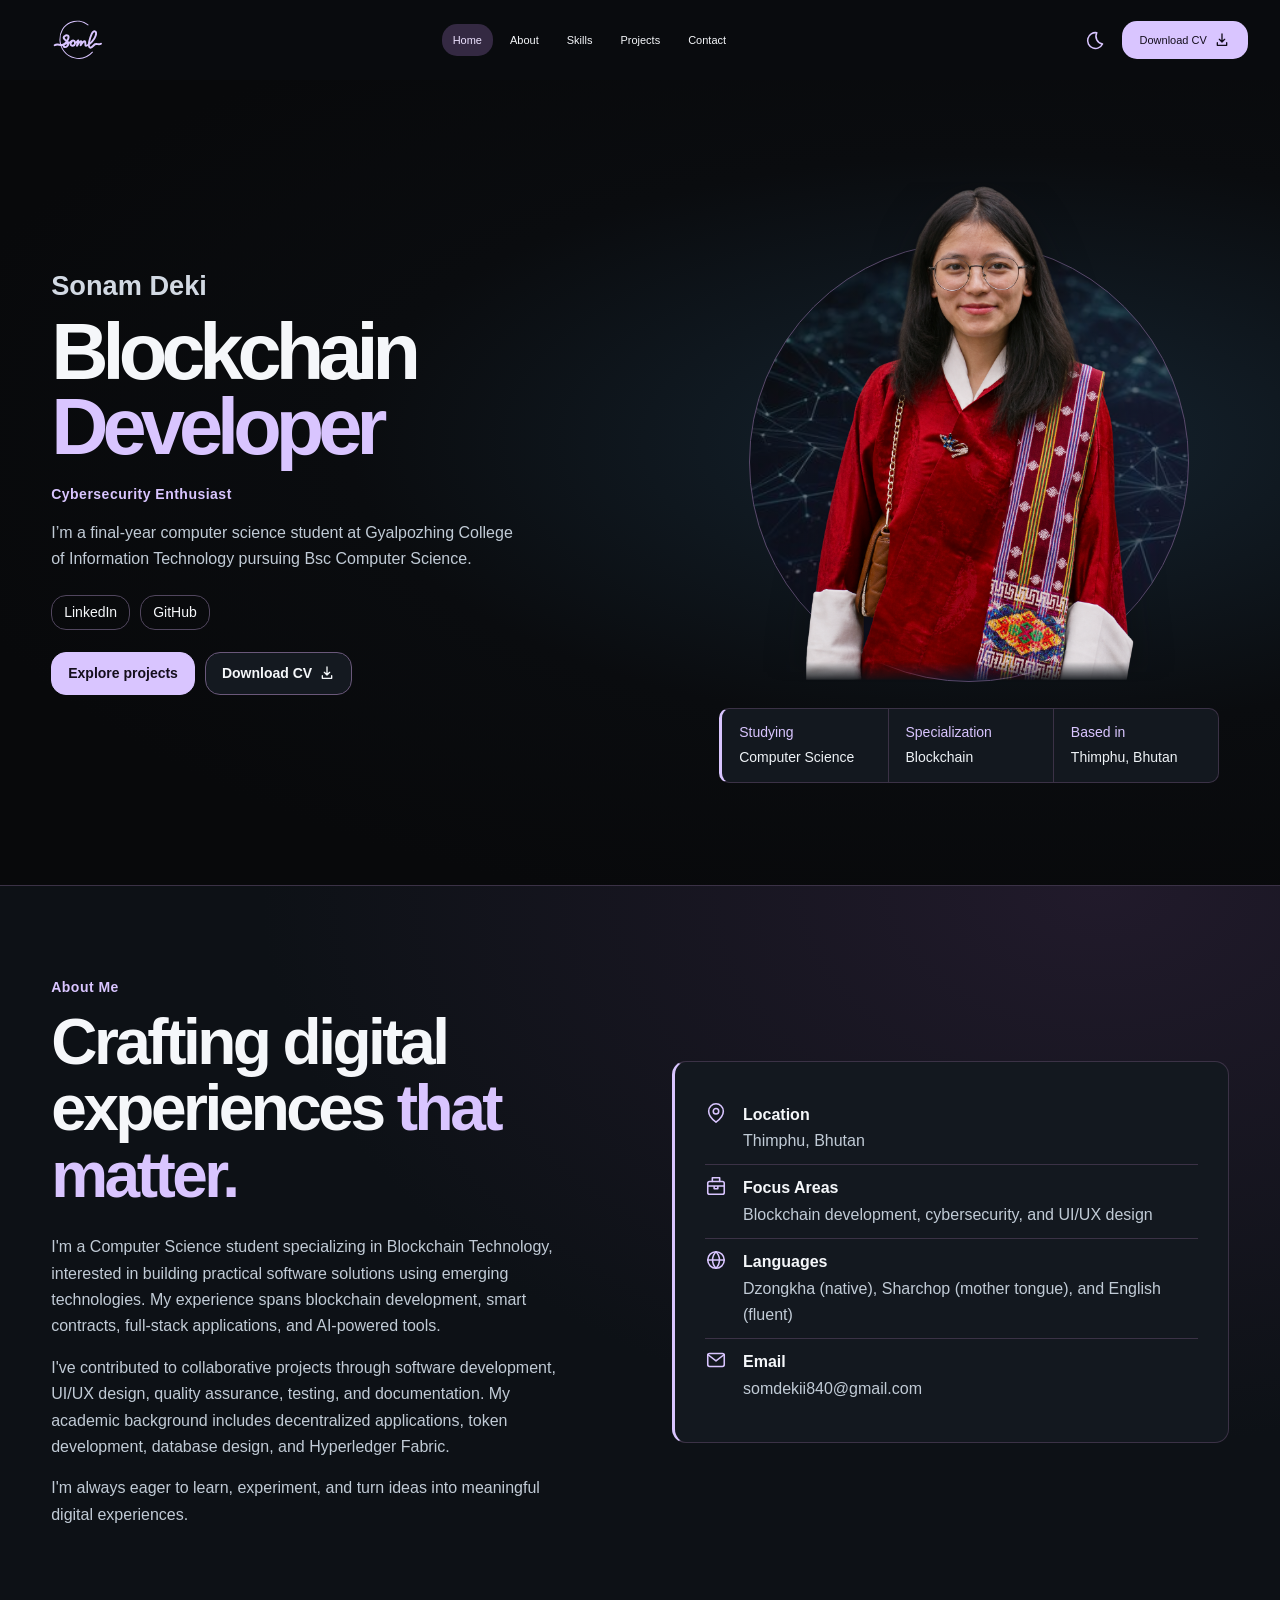
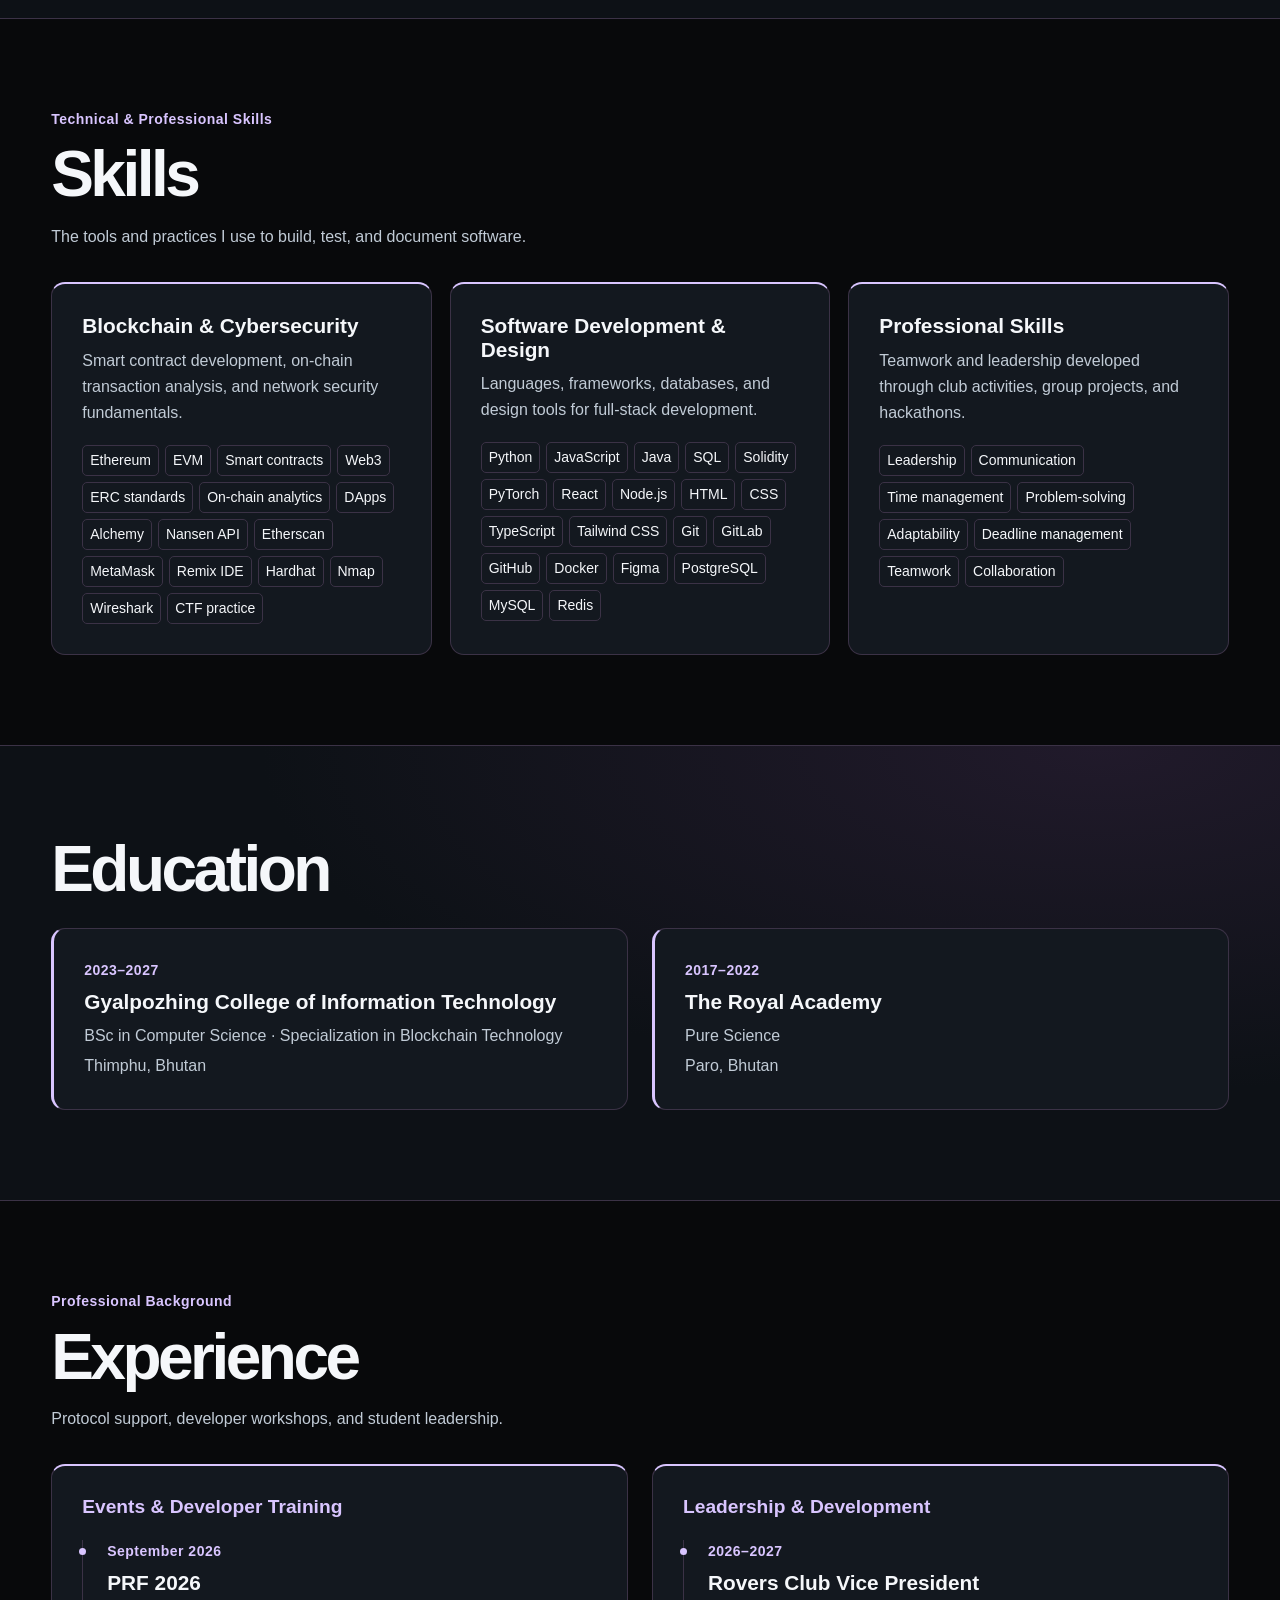
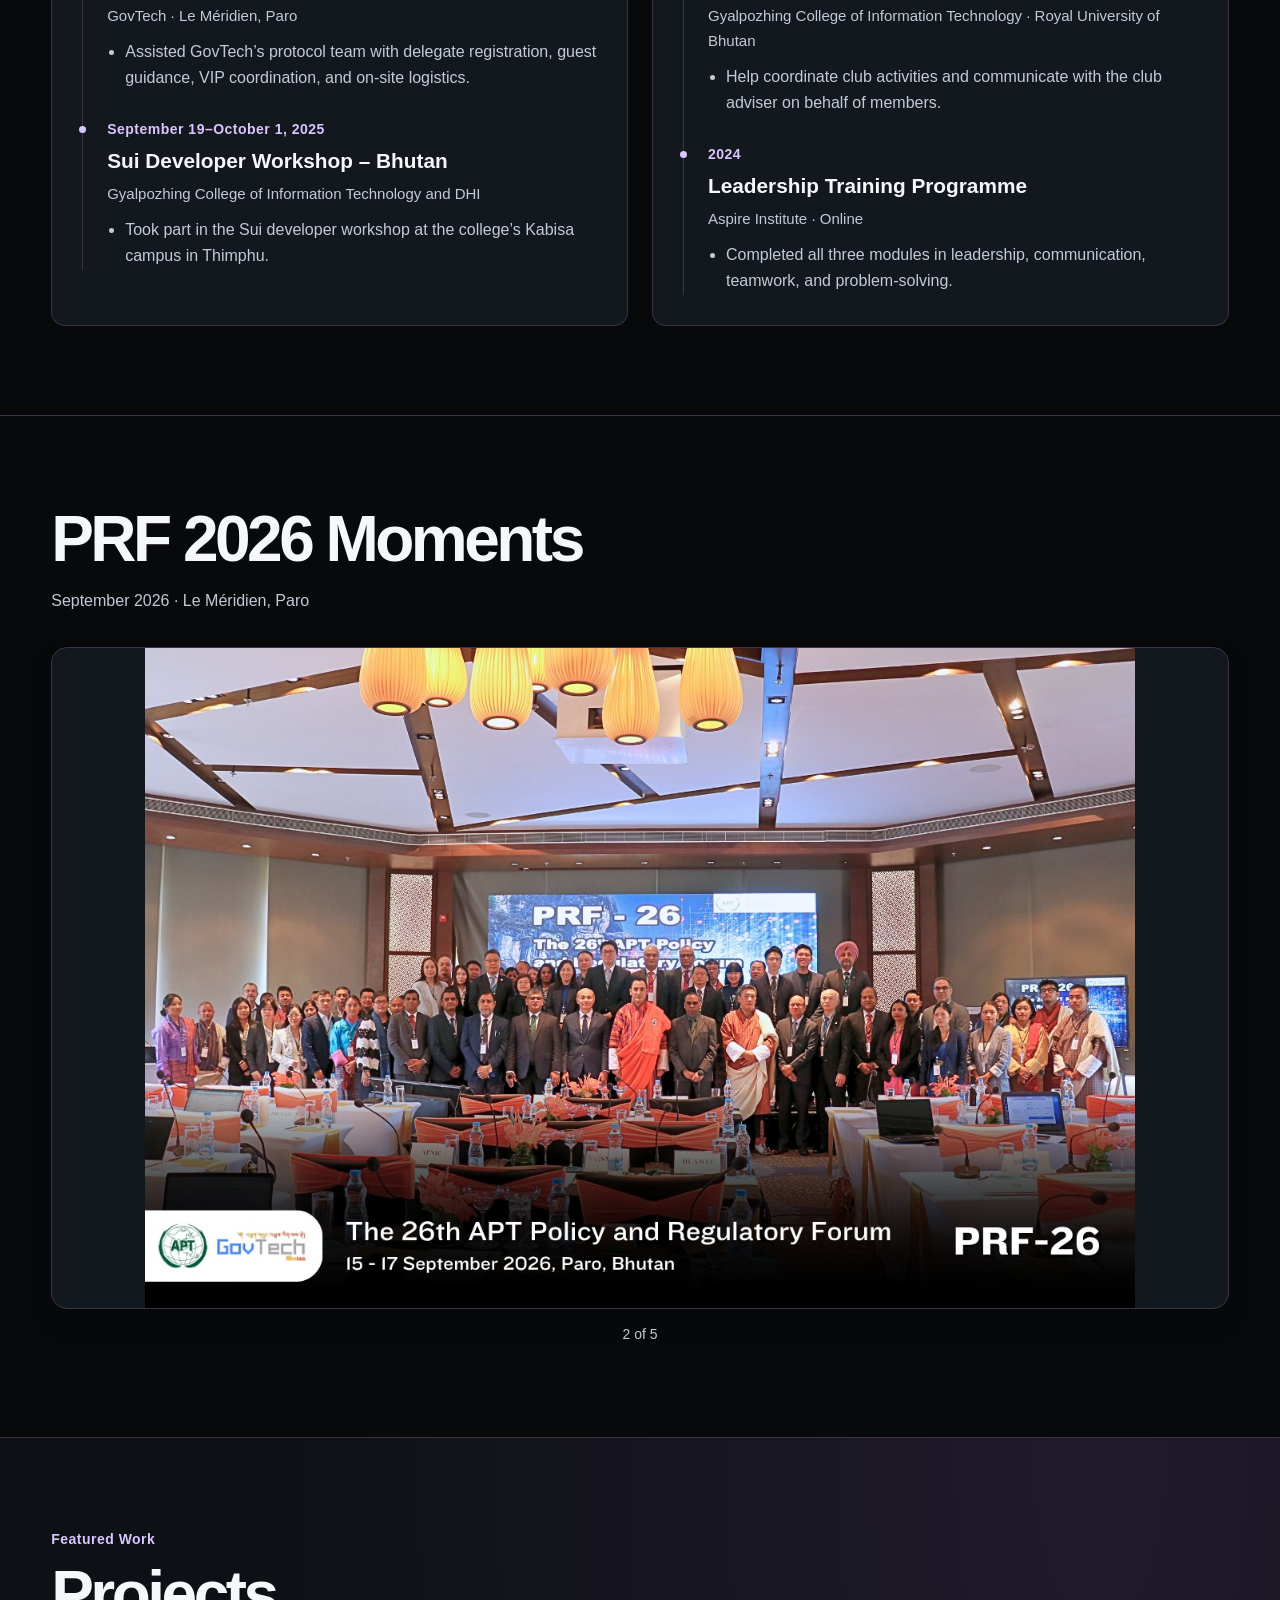
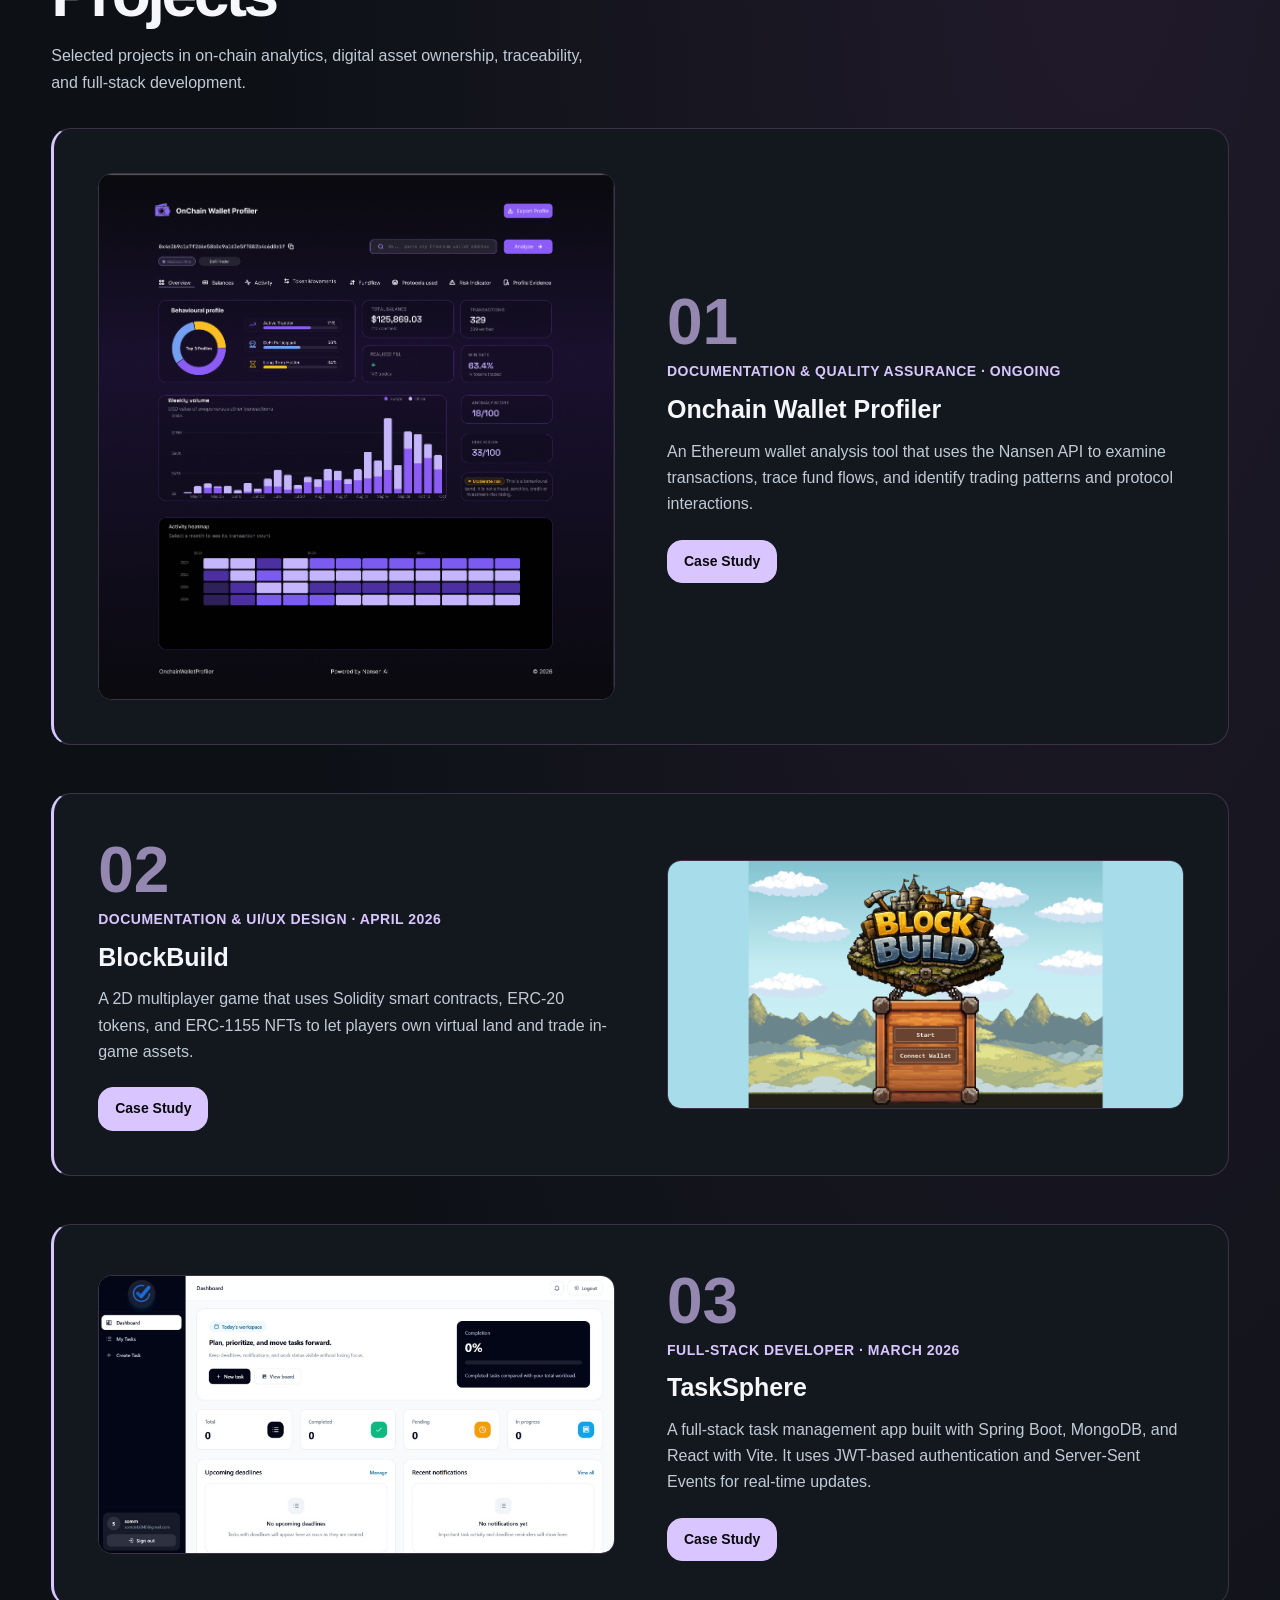
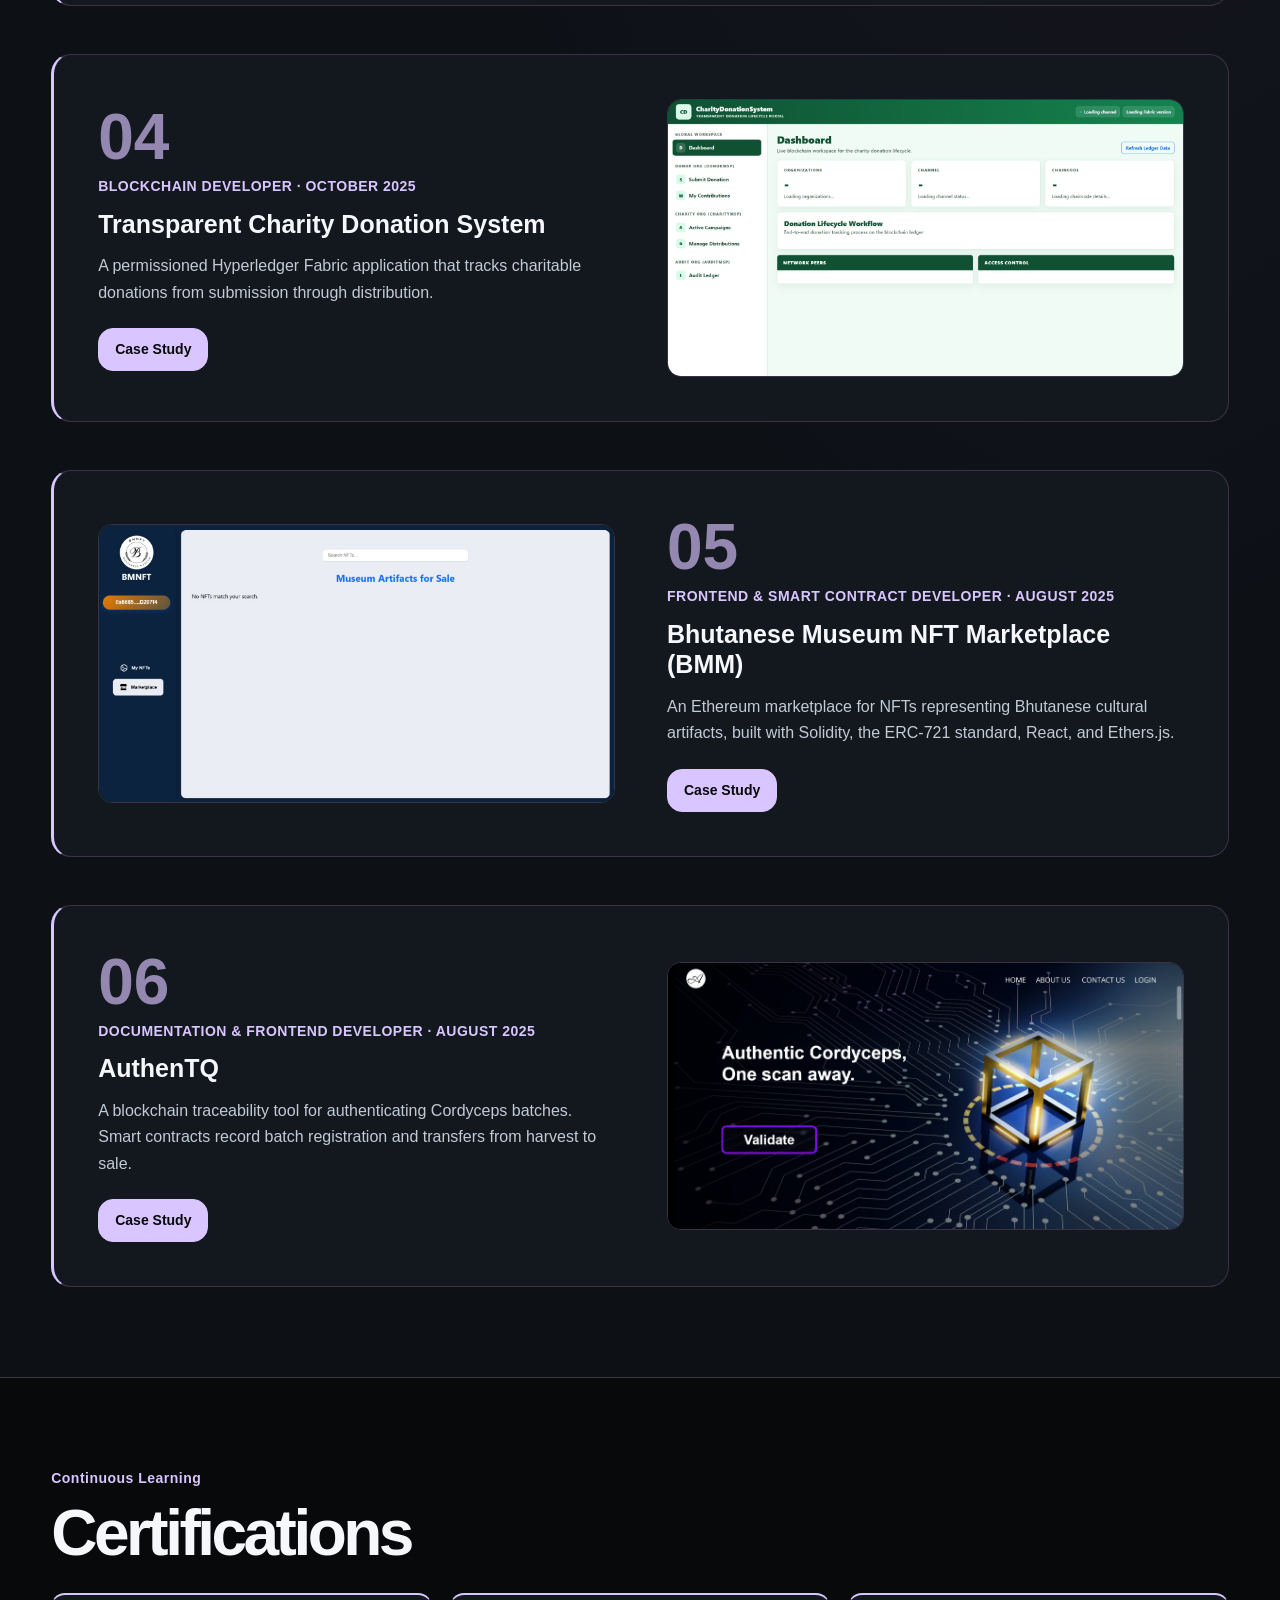
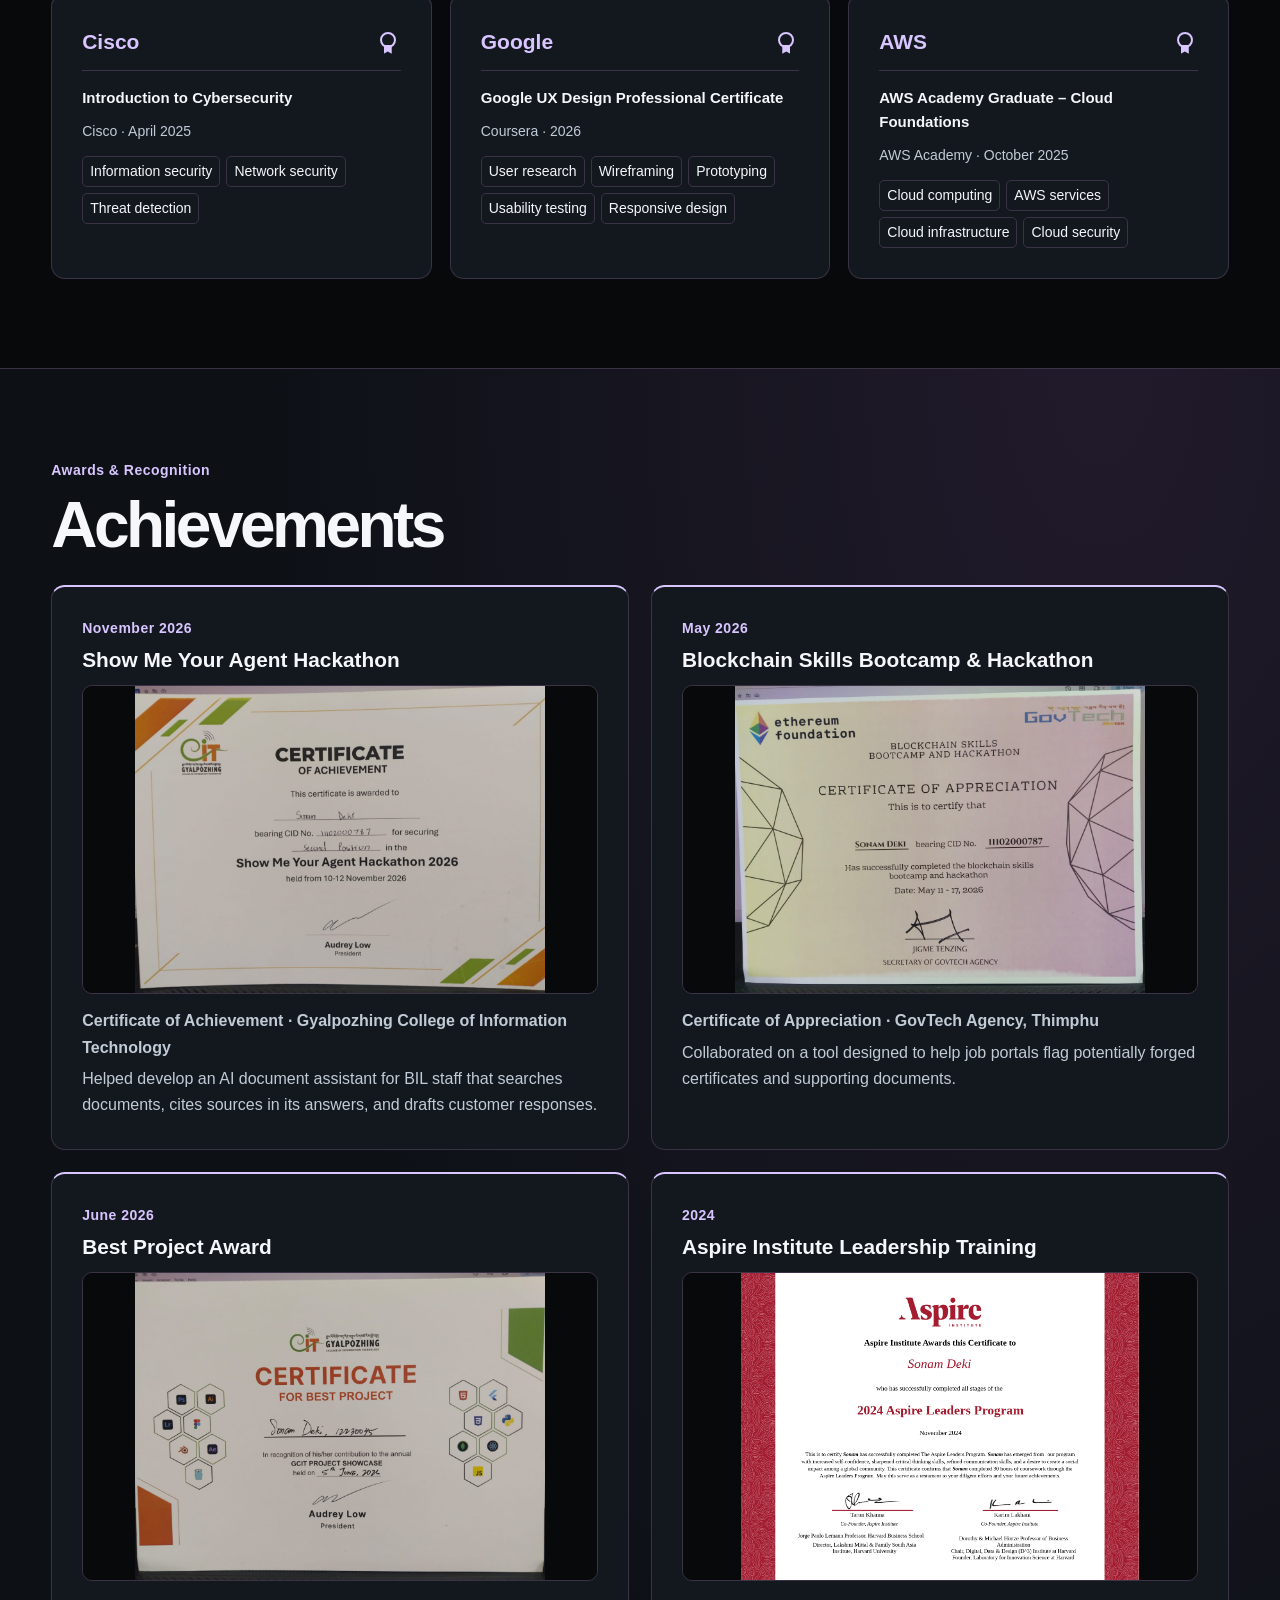
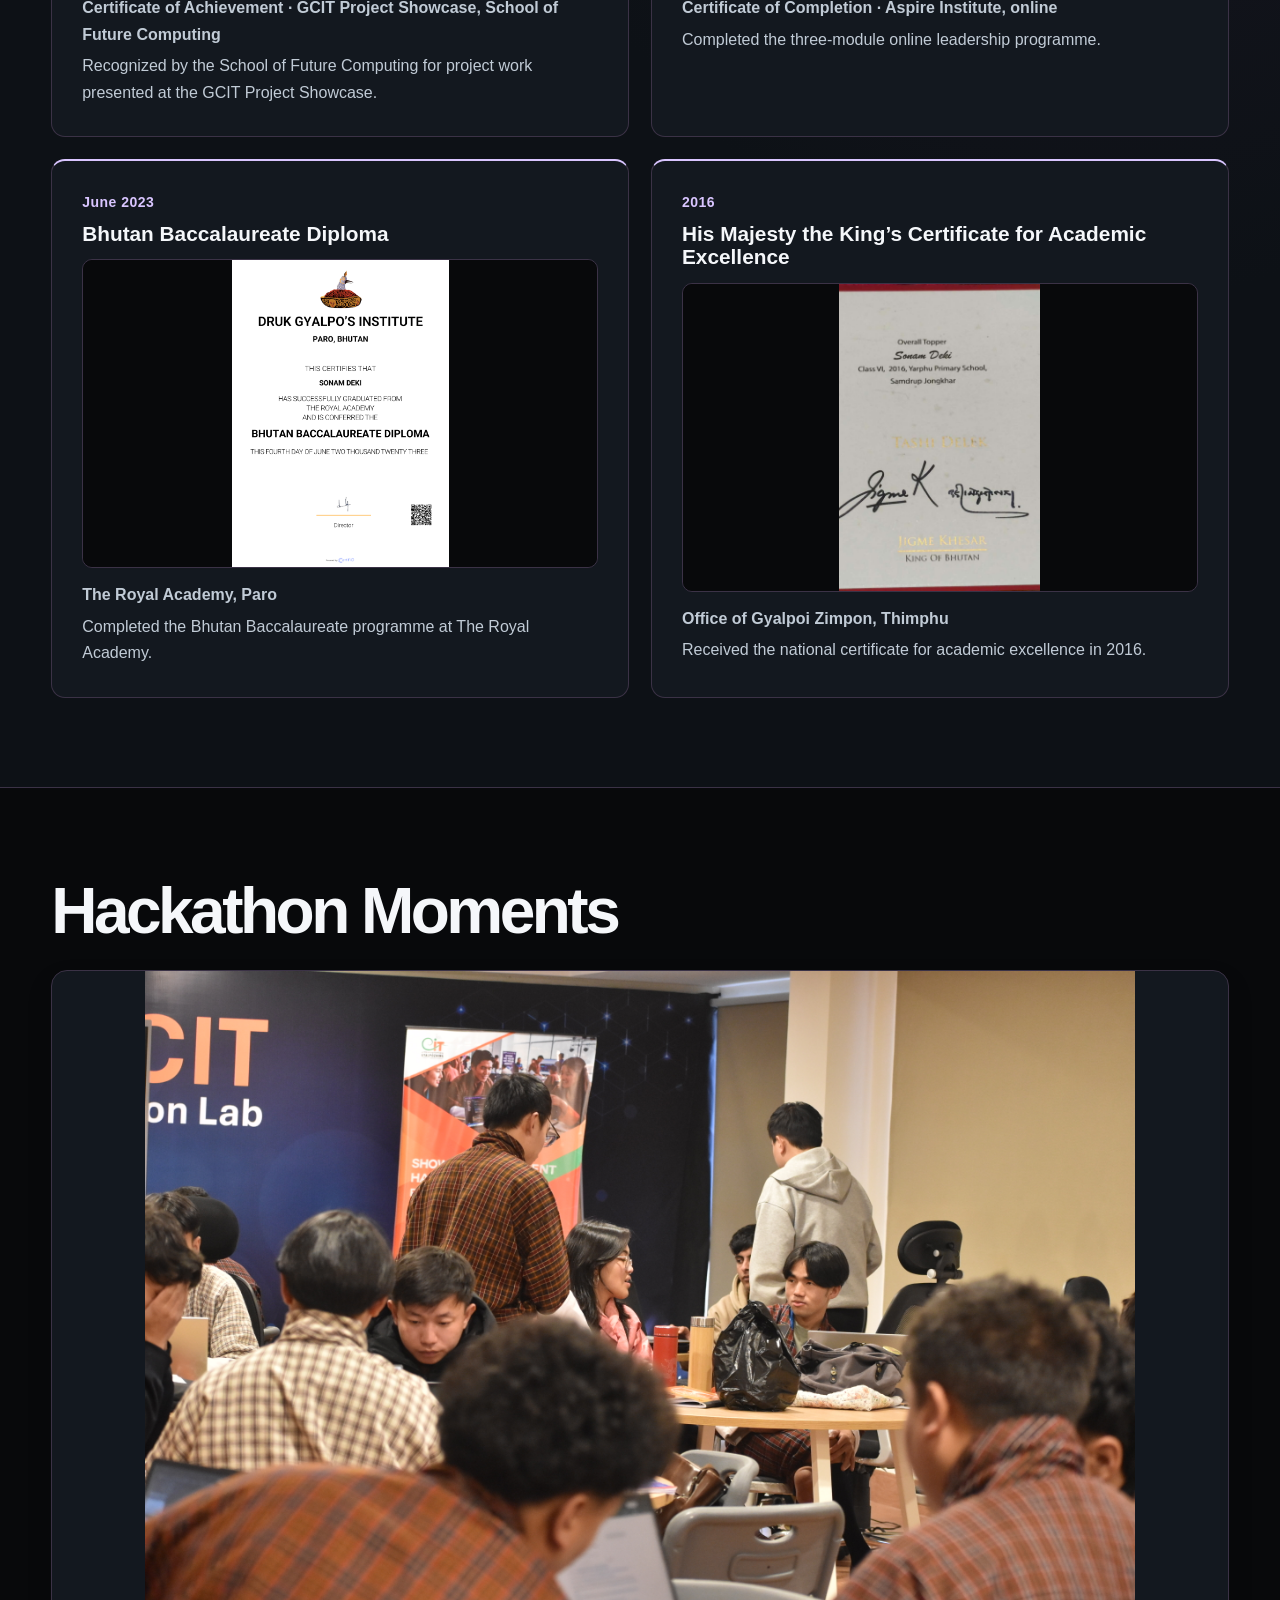
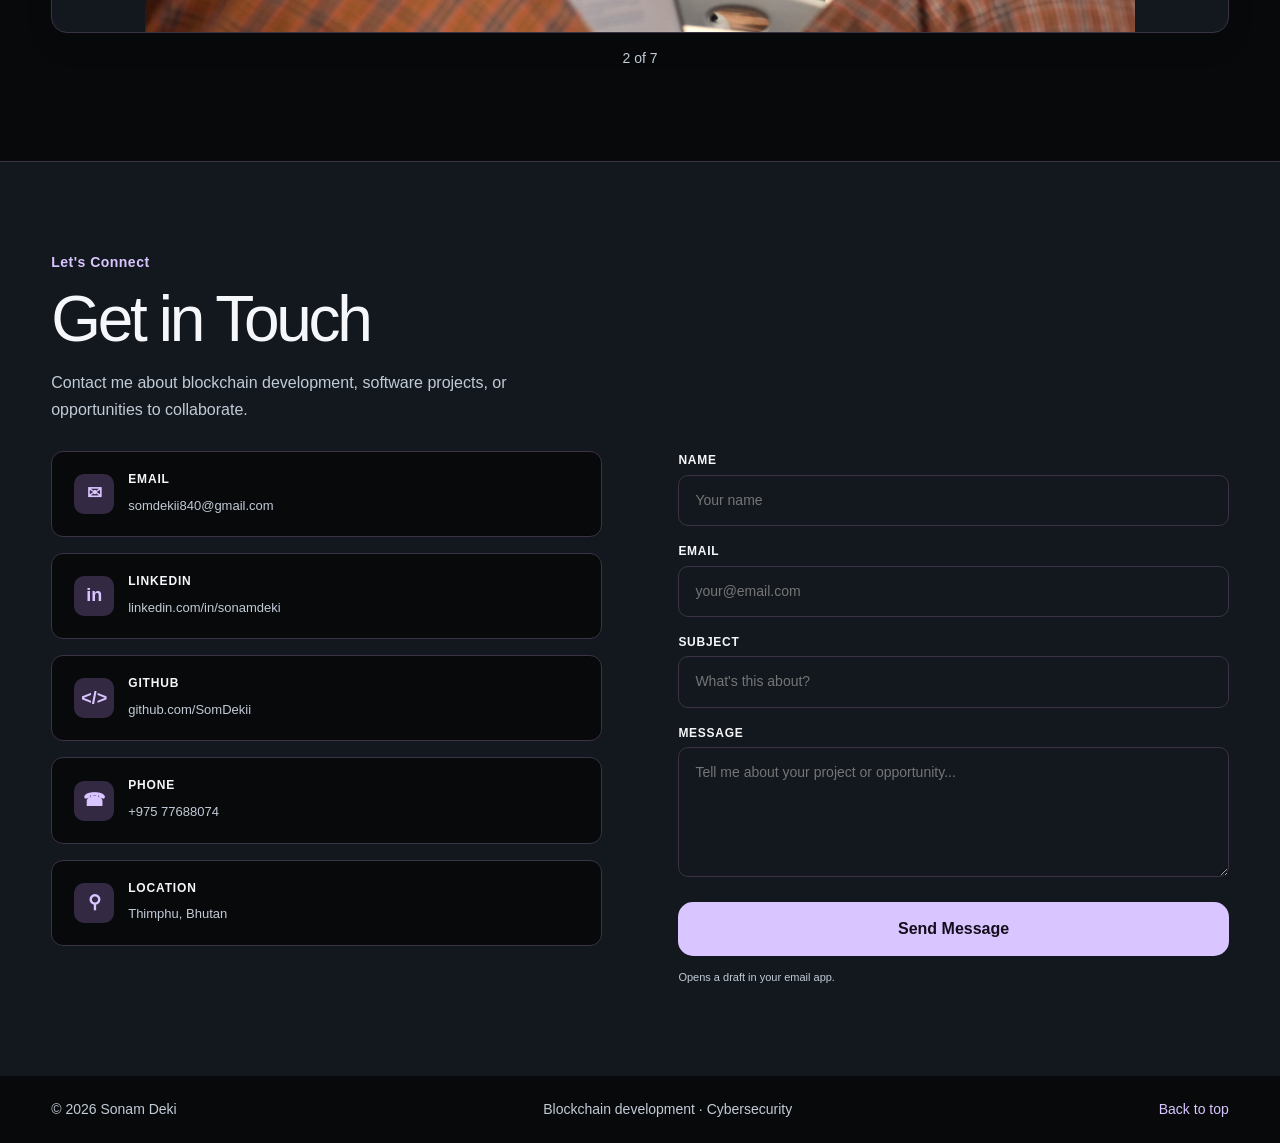
==== commit a09b2886: "mistake corrected" ====
--- a/index.html
+++ b/index.html
@@ -267,7 +267,7 @@
 <p>Collaborated on a tool designed to help job portals flag potentially forged certificates and supporting documents.</p>
 </article>
 <article class="conf-card">
-<p class="conf-year">June 2024</p>
+<p class="conf-year">June 2026</p>
 <h3>Best Project Award</h3>
 <div class="conf-img"><div class="asset-placeholder upload-photo" data-photo="assets/BestProject.jpeg" data-photo-alt="Certificate of Achievement for Best Project Award" aria-hidden="true"></div></div>
 <p><strong>Certificate of Achievement &middot; GCIT Project Showcase, School of Future Computing</strong></p>
--- a/styles.css
+++ b/styles.css
@@ -168,7 +168,7 @@
 #achievements .uploaded-photo { max-height: 340px; object-fit: contain; background: var(--bg); }
 .conf-card .conf-img { margin: 14px 0; }
 #contact { background: var(--panel); border-top: 1px solid var(--line); }
-#contact .contact-grid { display: grid; grid-template-columns: 1fr 1fr; gap: 80px; align-items: start; }
+#contact .contact-grid { display: grid; grid-template-columns: repeat(2, minmax(0, 1fr)); gap: clamp(28px, 6vw, 80px); align-items: start; }
 #contact .contact-links { display: flex; flex-direction: column; gap: 16px; margin-top: 0; }
 #contact .contact-link { display: flex; flex-direction: row; align-items: center; gap: 14px; padding: 18px 22px; background: var(--bg); border: 1px solid var(--line); border-radius: 12px; text-decoration: none; overflow-wrap: anywhere; transition: border-color .2s, background .2s, transform .2s; }
 #contact a.contact-link:hover { border-color: var(--accent); background: #252030; transform: translateX(6px); }
@@ -204,13 +204,14 @@
   .menu-toggle { display: block; margin-left: auto; padding: 7px 13px; border: 1px solid var(--line); border-radius: var(--button-radius); background: var(--panel); color: var(--ink); font-size: 12px; min-height: 40px; }
   .menu-toggle span { margin-left: 7px; }
   .header-actions > .nav-resume { display: none; }
-  #main-navigation { display: none; position: absolute; top: calc(100% + 3px); inset-inline: 0; background: var(--panel); border-radius: 18px; padding: 12px; box-shadow: 0 15px 35px #0008; }
+  #main-navigation { display: none; position: absolute; top: calc(100% + 3px); inset-inline: 0; background: var(--panel); border-radius: 18px; padding: 12px; max-height: calc(100dvh - 84px); overflow-y: auto; box-shadow: 0 15px 35px #0008; }
   #main-navigation.is-open { display: flex; flex-direction: column; align-items: stretch; }
   #main-navigation a { padding: 10px 15px; font-size: 13px; min-height: 44px; }
 }
 @media (max-width: 760px) {
   .hero-inner, .about-grid { grid-template-columns: 1fr; }
   .hero-art { max-width: 340px; }
+  .hero-inner { padding-block: clamp(36px, 8vw, 58px); }
   .skills-grid, .cert-grid { grid-template-columns: 1fr; }
 }
 @media (max-width: 540px) {
@@ -337,3 +338,18 @@
   .exp-cols { grid-template-columns: 1fr; }
   #work .project-img > * { height: auto; aspect-ratio: 16 / 10; }
 }
+
+@media (max-width: 420px) {
+  .hero h1 { font-size: clamp(2rem, 10.5vw, 2.85rem); letter-spacing: -.055em; }
+  .profile-facts { grid-template-columns: minmax(0, 1fr); }
+  .profile-facts > div {
+    display: grid;
+    grid-template-columns: minmax(0, 1fr) minmax(0, 1.35fr);
+    align-items: baseline;
+    gap: 10px;
+    padding: 9px 12px;
+  }
+  .profile-facts > div + div { border-left: 0; border-top: 1px solid var(--line); }
+  .profile-facts dd { margin: 0; }
+  .dialog-tools { flex-wrap: wrap; }
+}
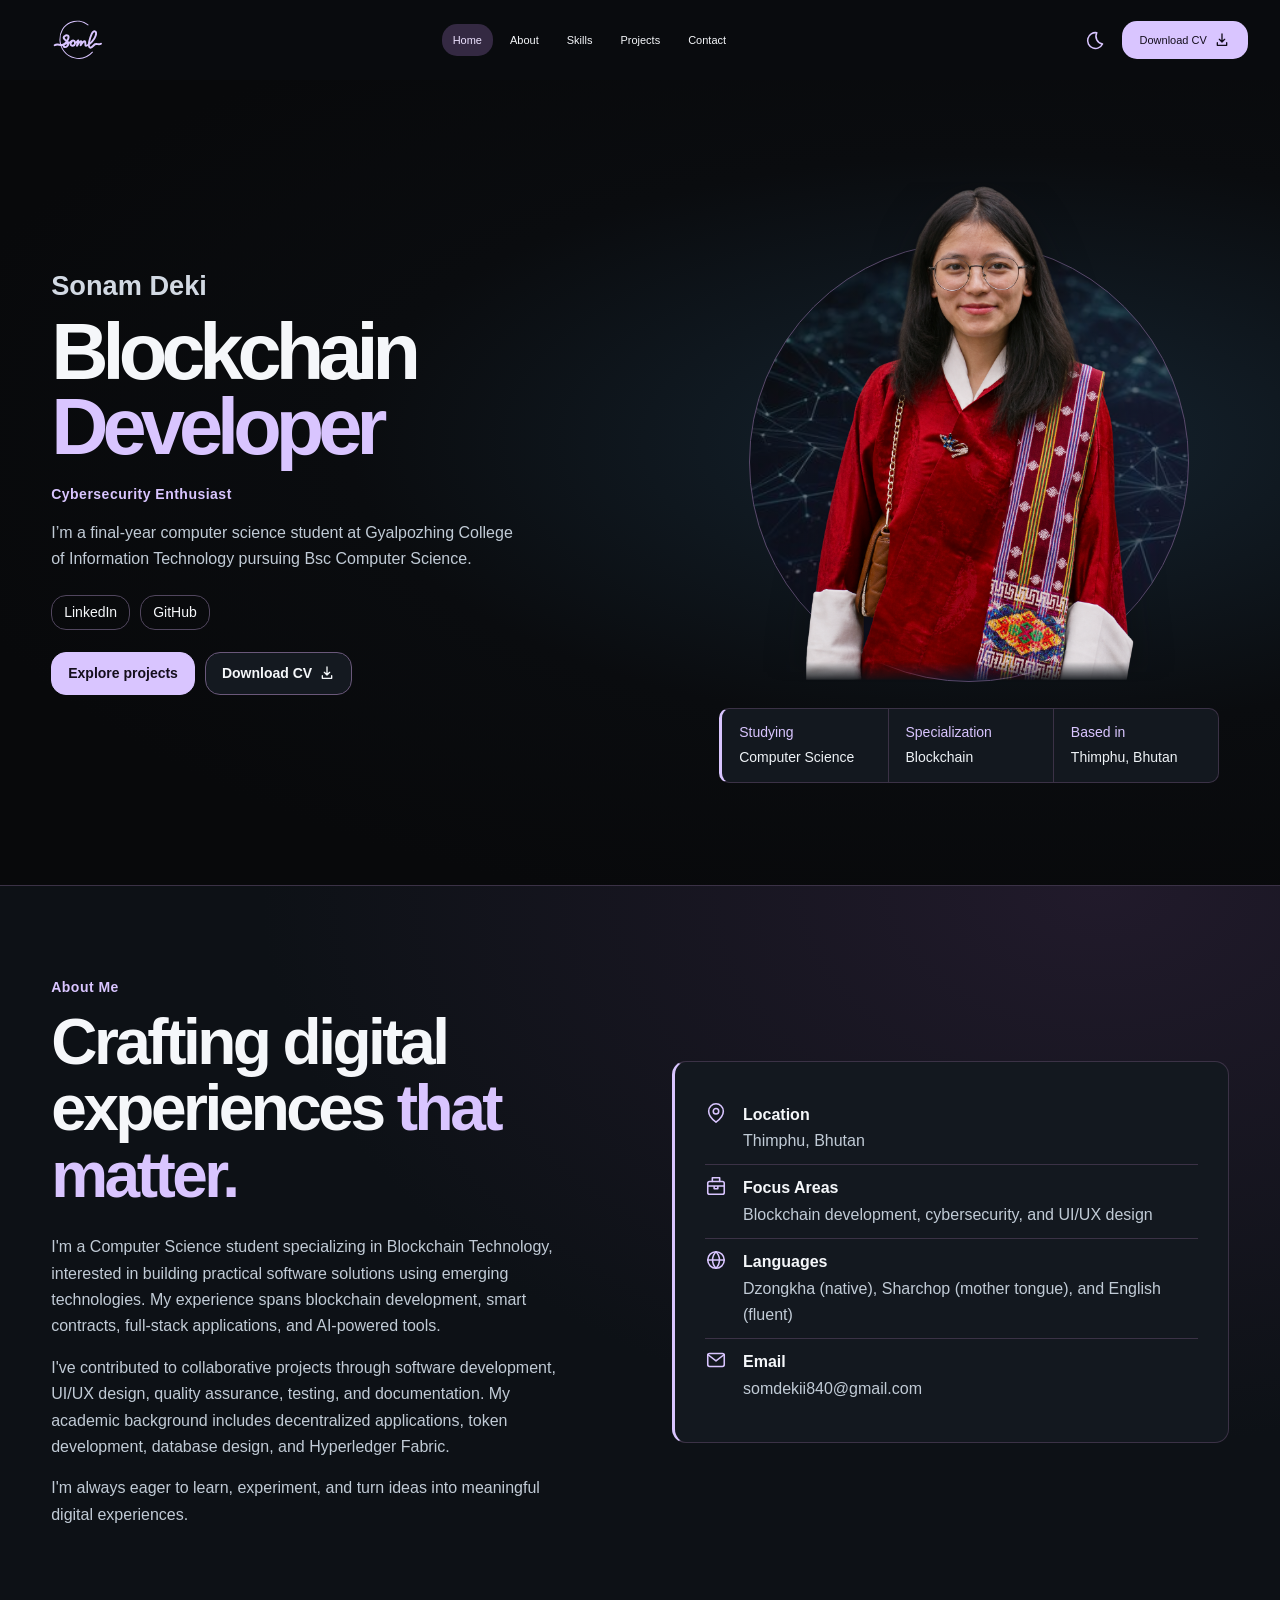
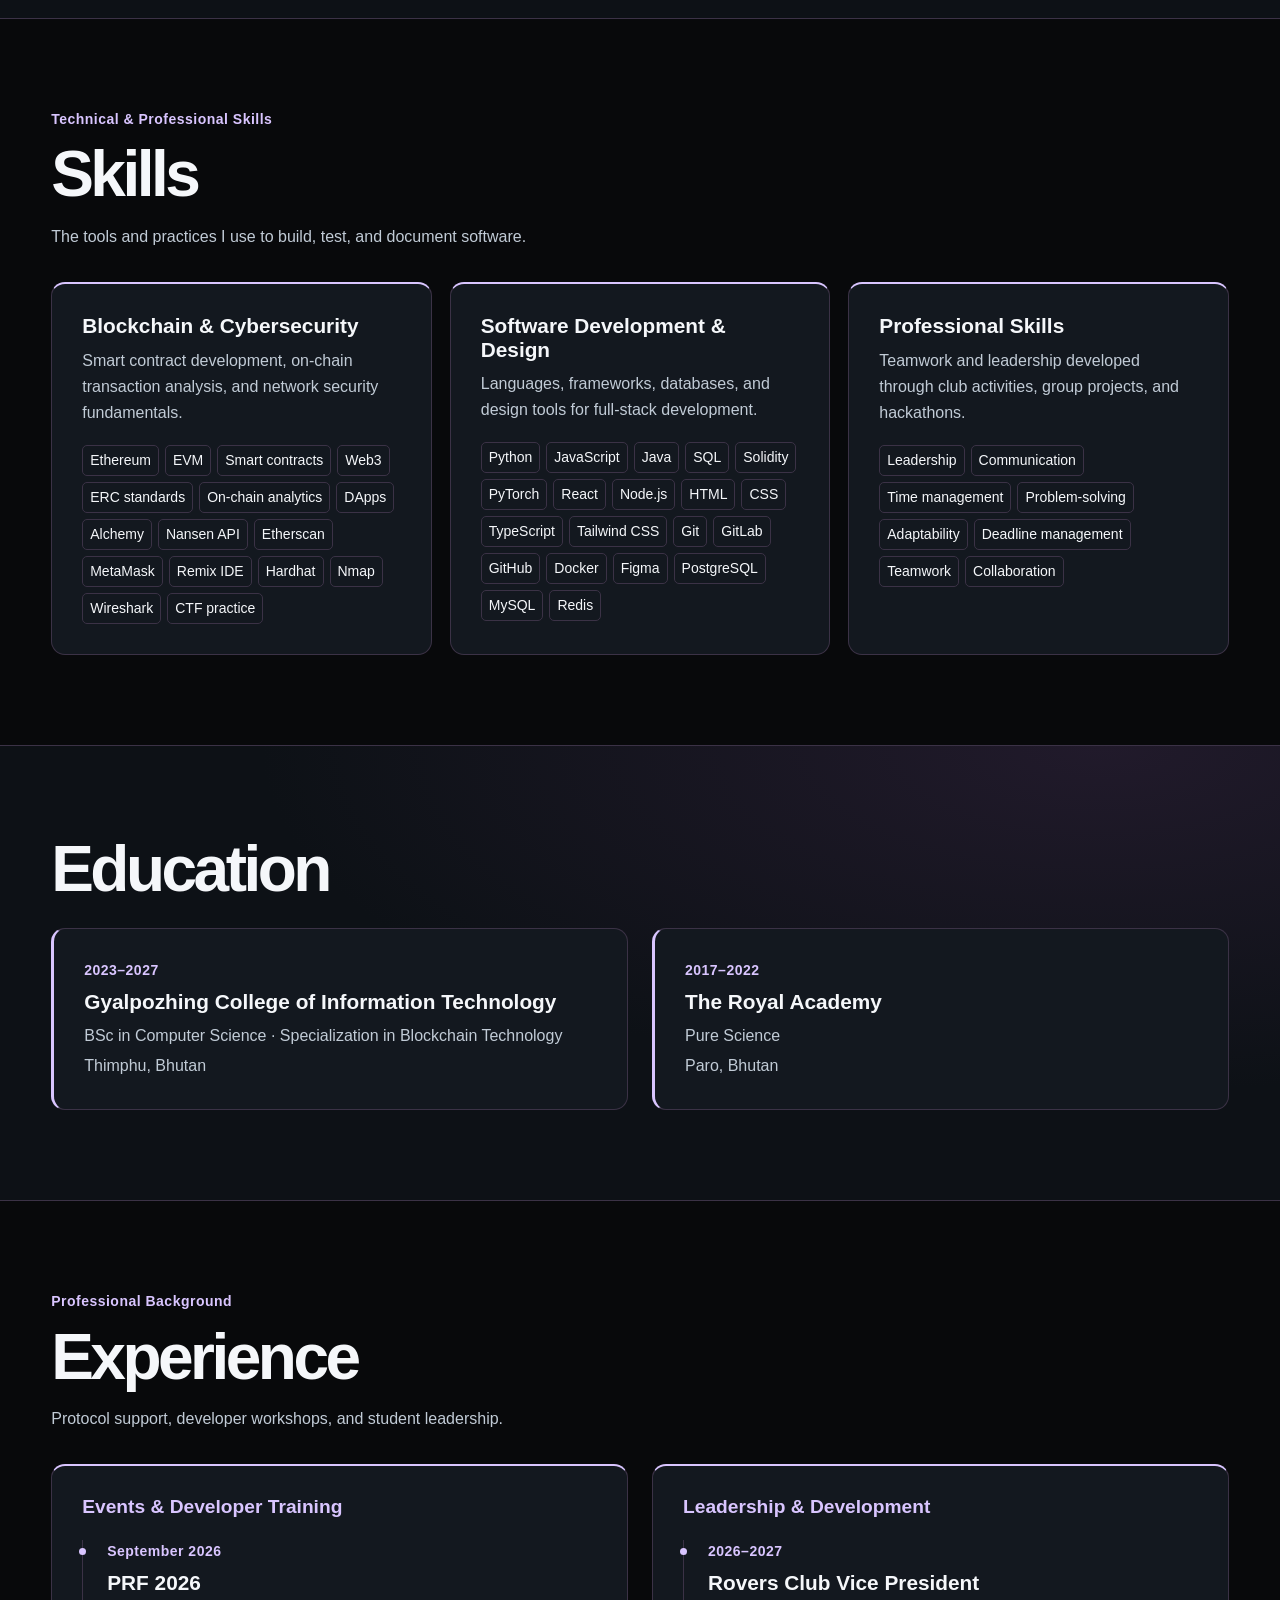
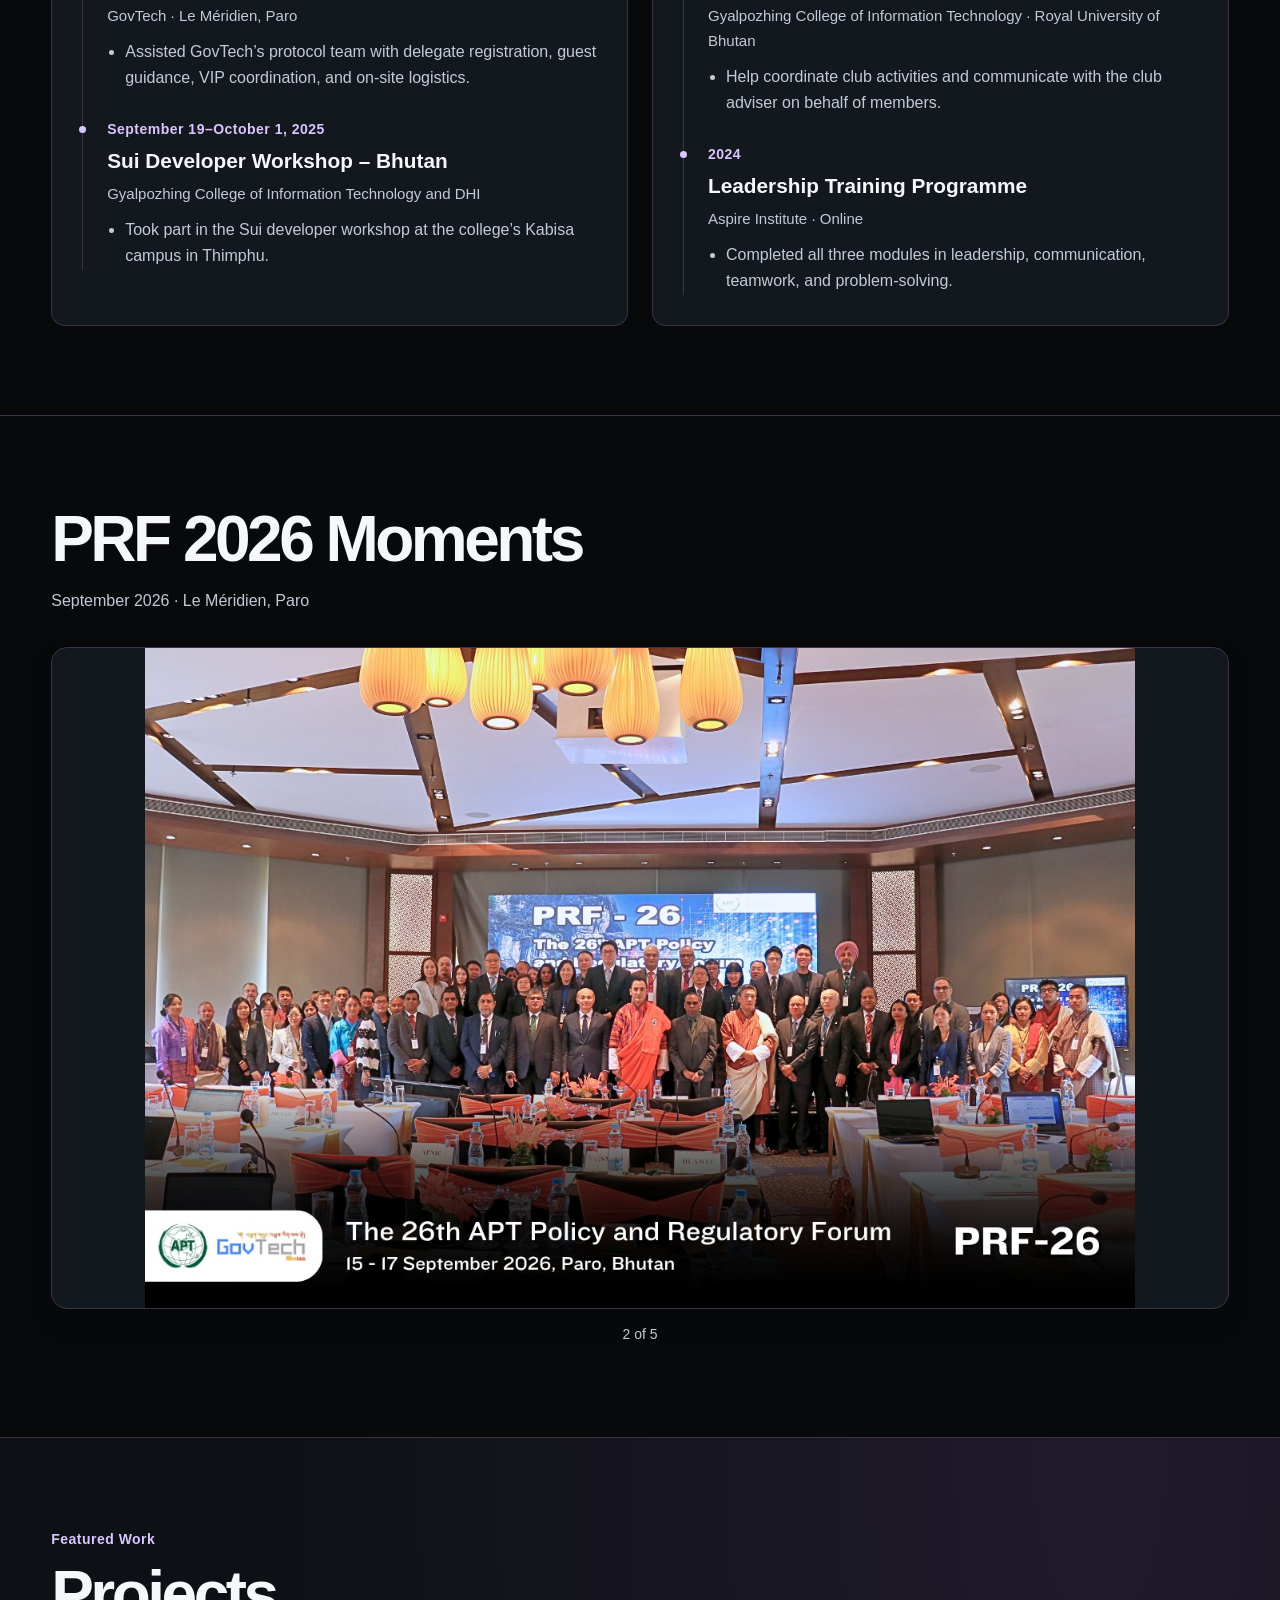
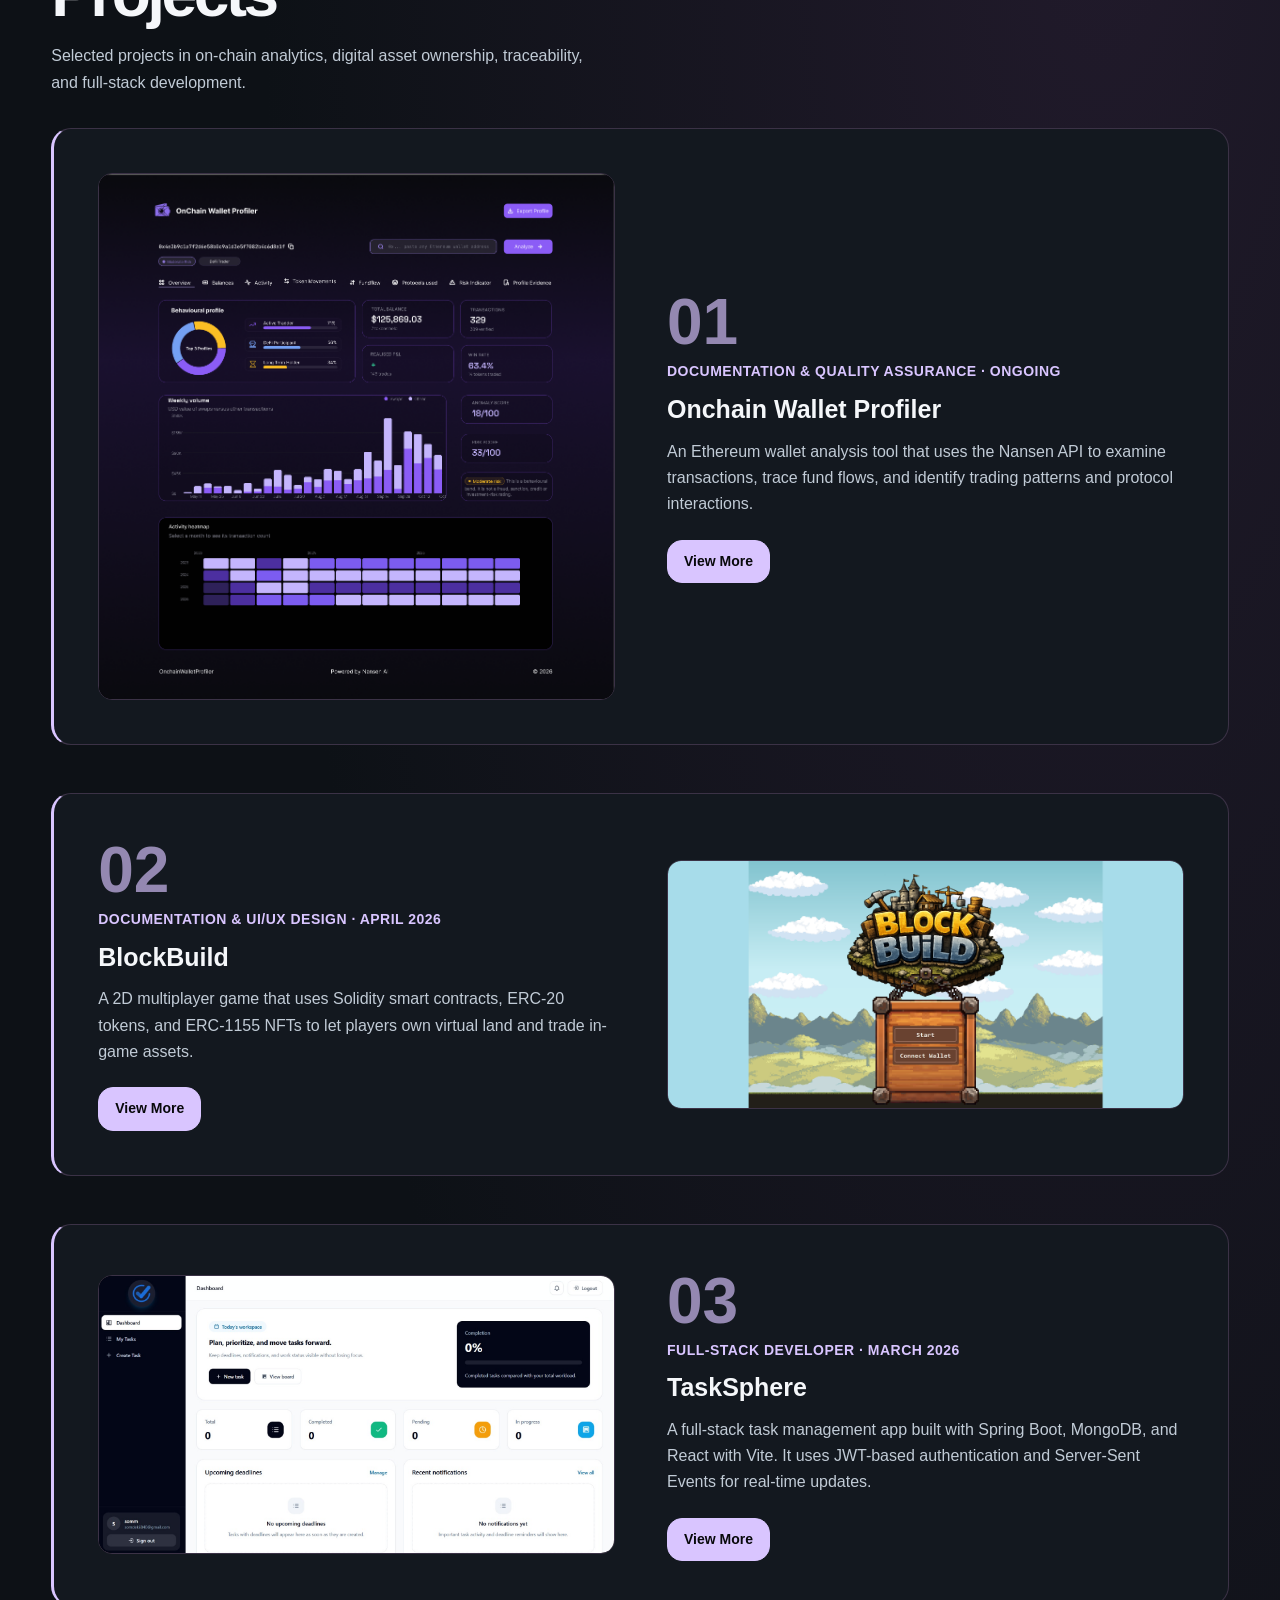
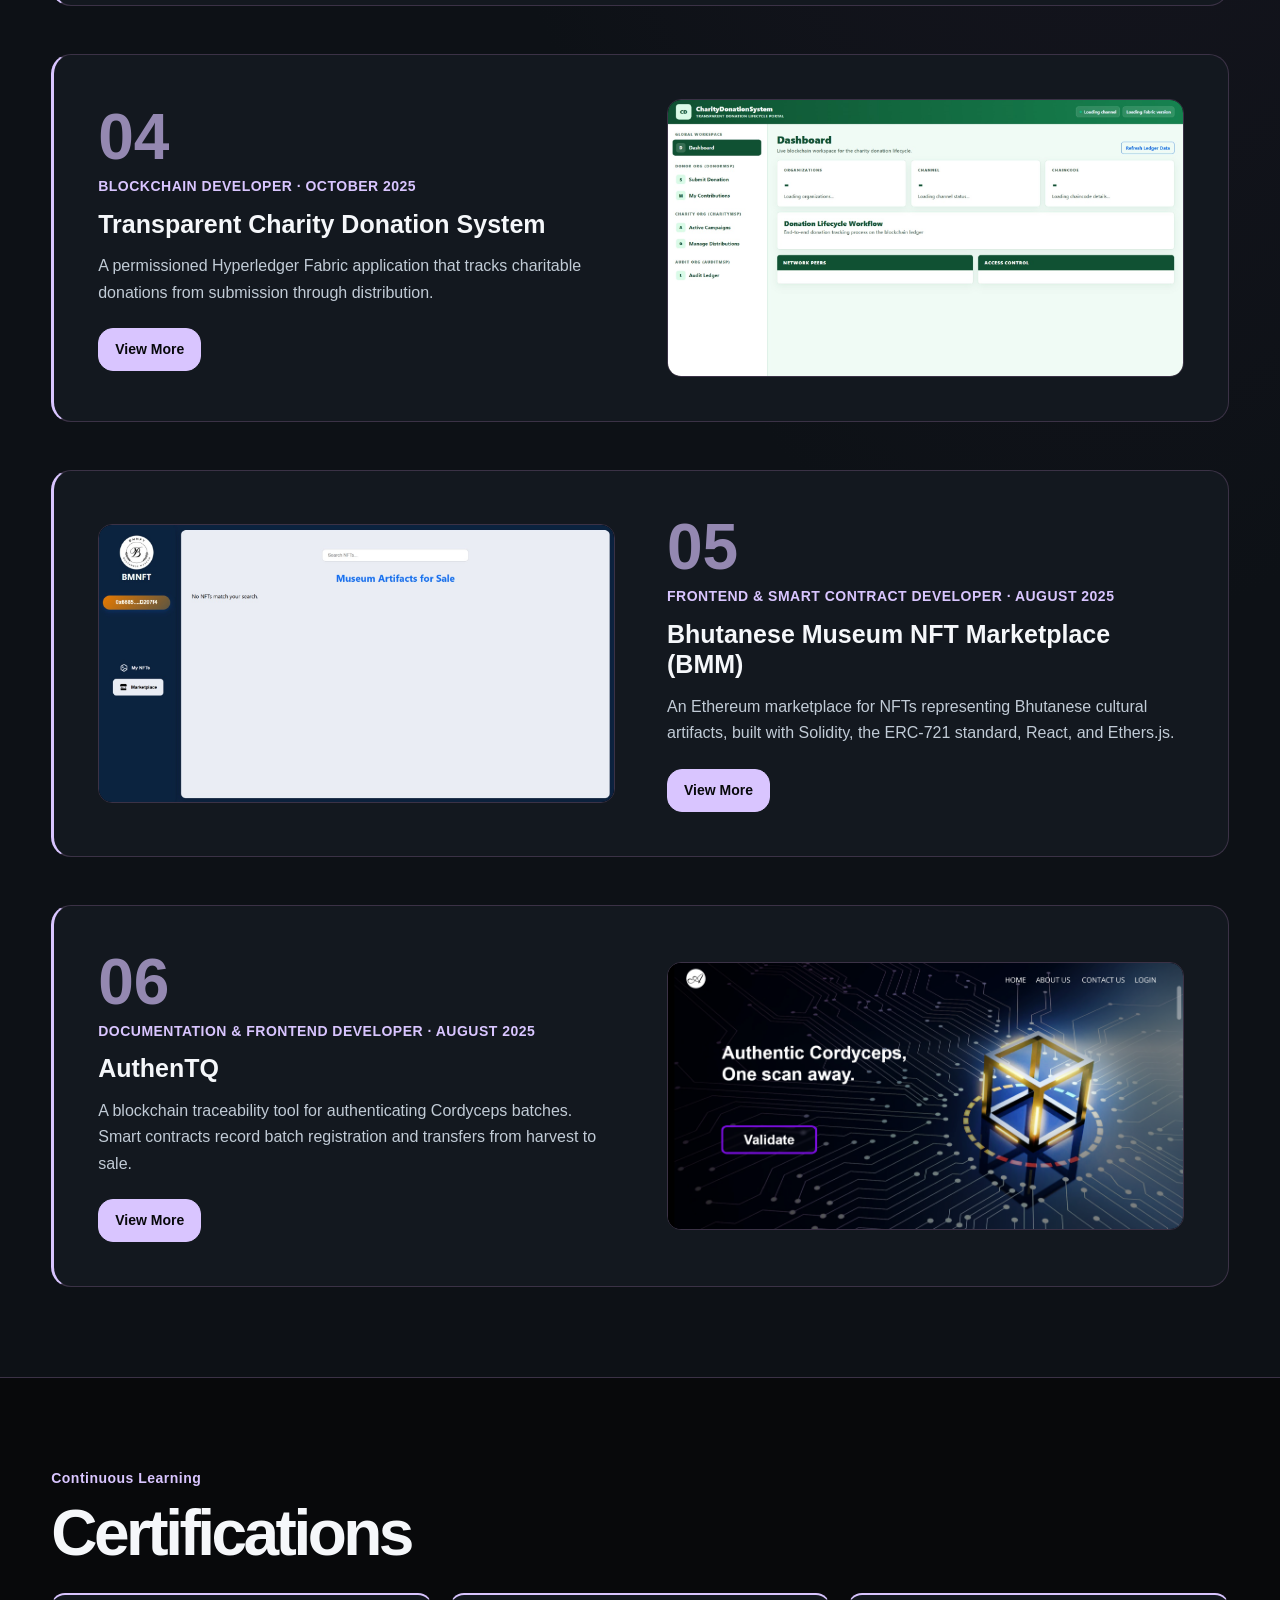
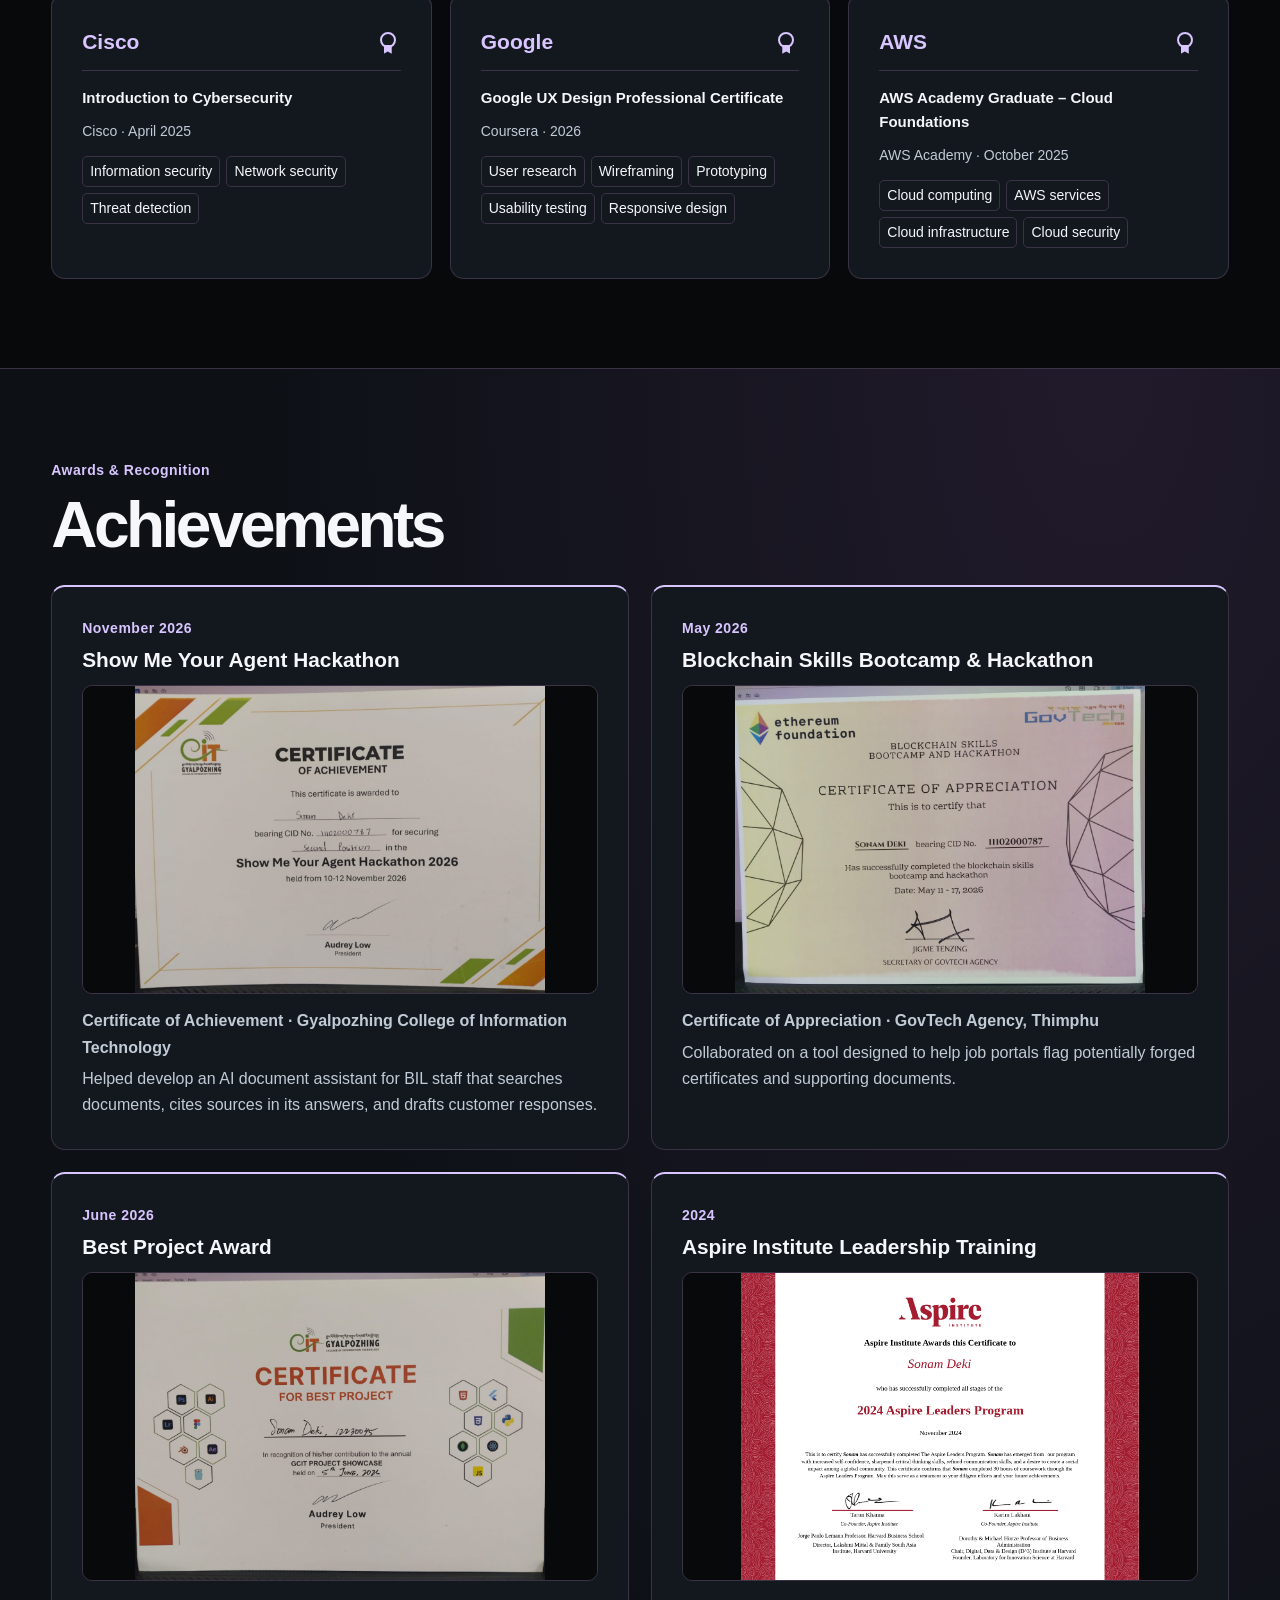
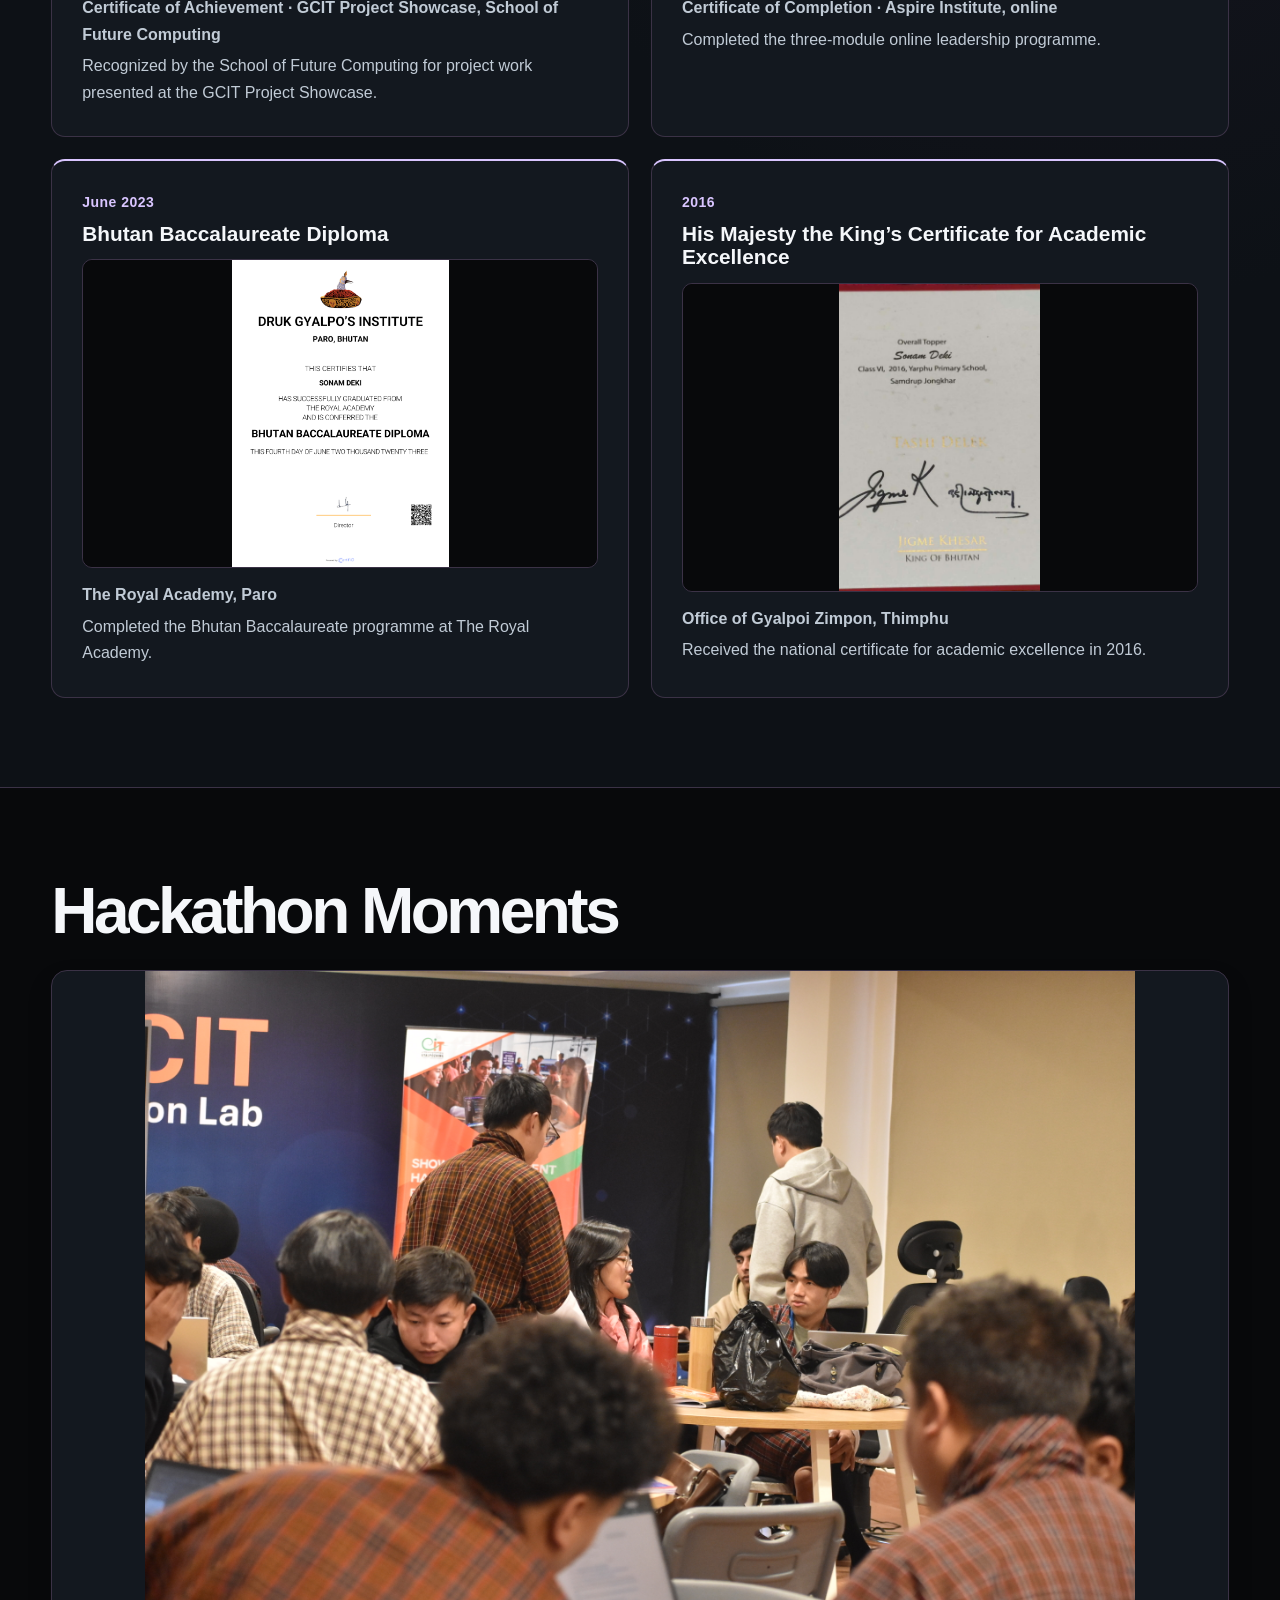
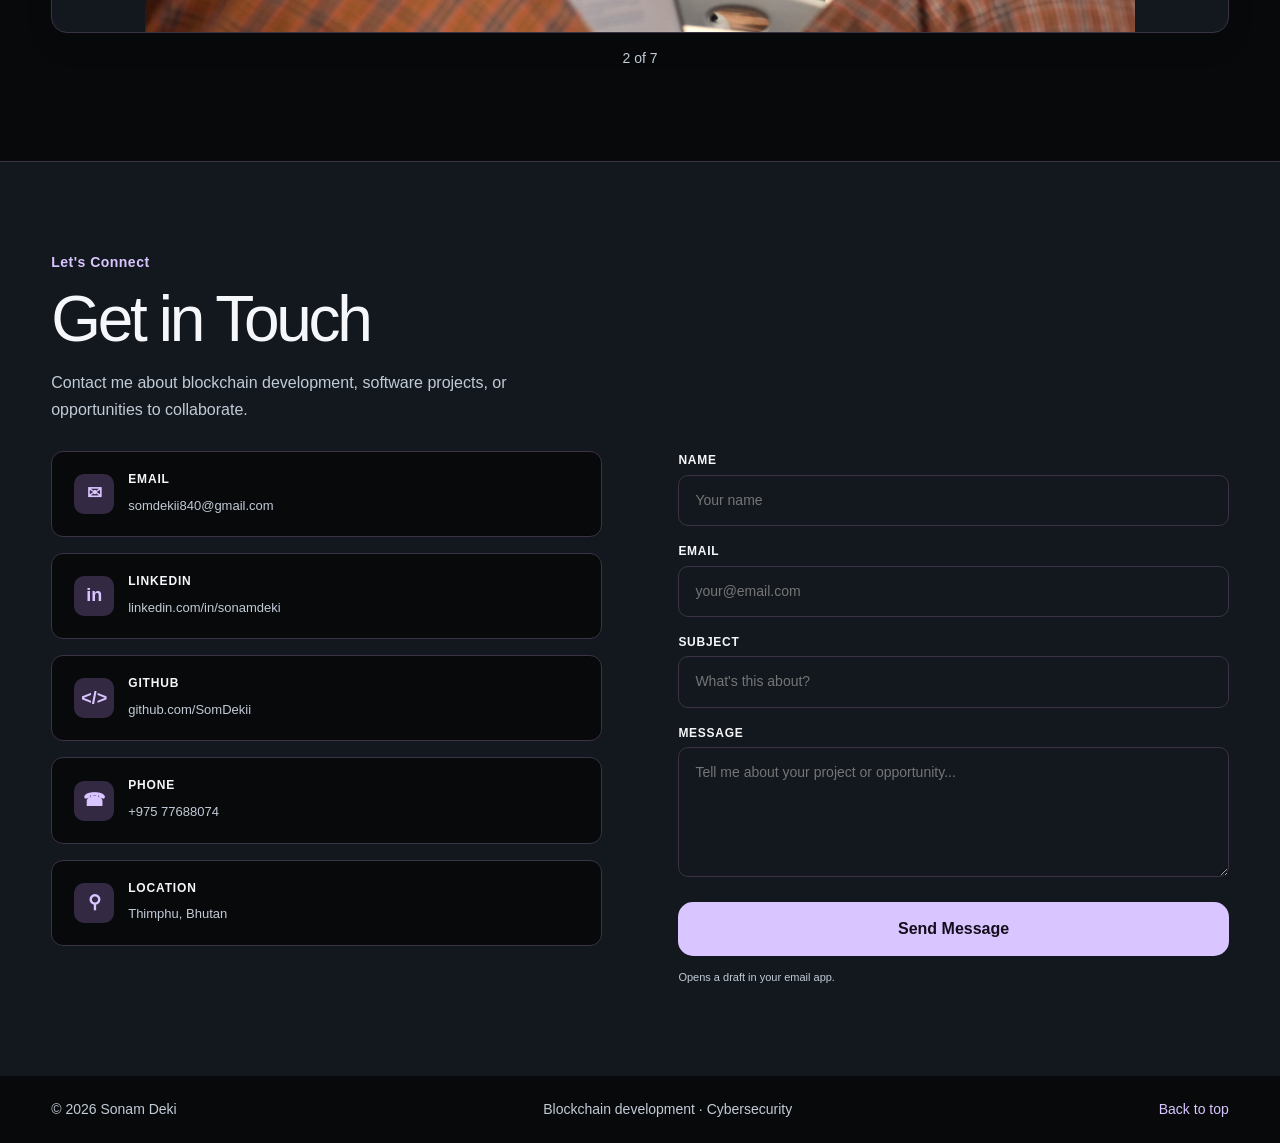
==== commit 4e8d0854: "changes" ====
--- a/index.html
+++ b/index.html
@@ -164,7 +164,7 @@
 <p class="project-role">Documentation &amp; Quality Assurance &middot; Ongoing</p>
 <h3 id="project-title-0">Onchain Wallet Profiler</h3>
 <p>An Ethereum wallet analysis tool that uses the Nansen API to examine transactions, trace fund flows, and identify trading patterns and protocol interactions.</p>
-<div class="project-buttons"><button type="button" class="design-btn case-study-btn" data-case="0">Case Study</button></div>
+<div class="project-buttons"><button type="button" class="design-btn case-study-btn" data-case="0">View More</button></div>
 </div>
 </article>
 <article class="project-item reverse" aria-labelledby="project-title-1">
@@ -174,7 +174,7 @@
 <p class="project-role">Documentation &amp; UI/UX Design &middot; April 2026</p>
 <h3 id="project-title-1">BlockBuild</h3>
 <p>A 2D multiplayer game that uses Solidity smart contracts, ERC-20 tokens, and ERC-1155 NFTs to let players own virtual land and trade in-game assets.</p>
-<div class="project-buttons"><button type="button" class="design-btn case-study-btn" data-case="1">Case Study</button></div>
+<div class="project-buttons"><button type="button" class="design-btn case-study-btn" data-case="1">View More</button></div>
 </div>
 </article>
 <article class="project-item" aria-labelledby="project-title-2">
@@ -184,7 +184,7 @@
 <p class="project-role">Full-Stack Developer &middot; March 2026</p>
 <h3 id="project-title-2">TaskSphere</h3>
 <p>A full-stack task management app built with Spring Boot, MongoDB, and React with Vite. It uses JWT-based authentication and Server-Sent Events for real-time updates.</p>
-<div class="project-buttons"><button type="button" class="design-btn case-study-btn" data-case="2">Case Study</button></div>
+<div class="project-buttons"><button type="button" class="design-btn case-study-btn" data-case="2">View More</button></div>
 </div>
 </article>
 <article class="project-item reverse" aria-labelledby="project-title-3">
@@ -194,7 +194,7 @@
 <p class="project-role">Blockchain Developer &middot; October 2025</p>
 <h3 id="project-title-3">Transparent Charity Donation System</h3>
 <p>A permissioned Hyperledger Fabric application that tracks charitable donations from submission through distribution.</p>
-<div class="project-buttons"><button type="button" class="design-btn case-study-btn" data-case="3">Case Study</button></div>
+<div class="project-buttons"><button type="button" class="design-btn case-study-btn" data-case="3">View More</button></div>
 </div>
 </article>
 <article class="project-item" aria-labelledby="project-title-4">
@@ -204,7 +204,7 @@
 <p class="project-role">Frontend &amp; Smart Contract Developer &middot; August 2025</p>
 <h3 id="project-title-4">Bhutanese Museum NFT Marketplace (BMM)</h3>
 <p>An Ethereum marketplace for NFTs representing Bhutanese cultural artifacts, built with Solidity, the ERC-721 standard, React, and Ethers.js.</p>
-<div class="project-buttons"><button type="button" class="design-btn case-study-btn" data-case="4">Case Study</button></div>
+<div class="project-buttons"><button type="button" class="design-btn case-study-btn" data-case="4">View More</button></div>
 </div>
 </article>
 <article class="project-item reverse" aria-labelledby="project-title-5">
@@ -214,7 +214,7 @@
 <p class="project-role">Documentation &amp; Frontend Developer &middot; August 2025</p>
 <h3 id="project-title-5">AuthenTQ</h3>
 <p>A blockchain traceability tool for authenticating Cordyceps batches. Smart contracts record batch registration and transfers from harvest to sale.</p>
-<div class="project-buttons"><button type="button" class="design-btn case-study-btn" data-case="5">Case Study</button></div>
+<div class="project-buttons"><button type="button" class="design-btn case-study-btn" data-case="5">View More</button></div>
 </div>
 </article>
 </div>
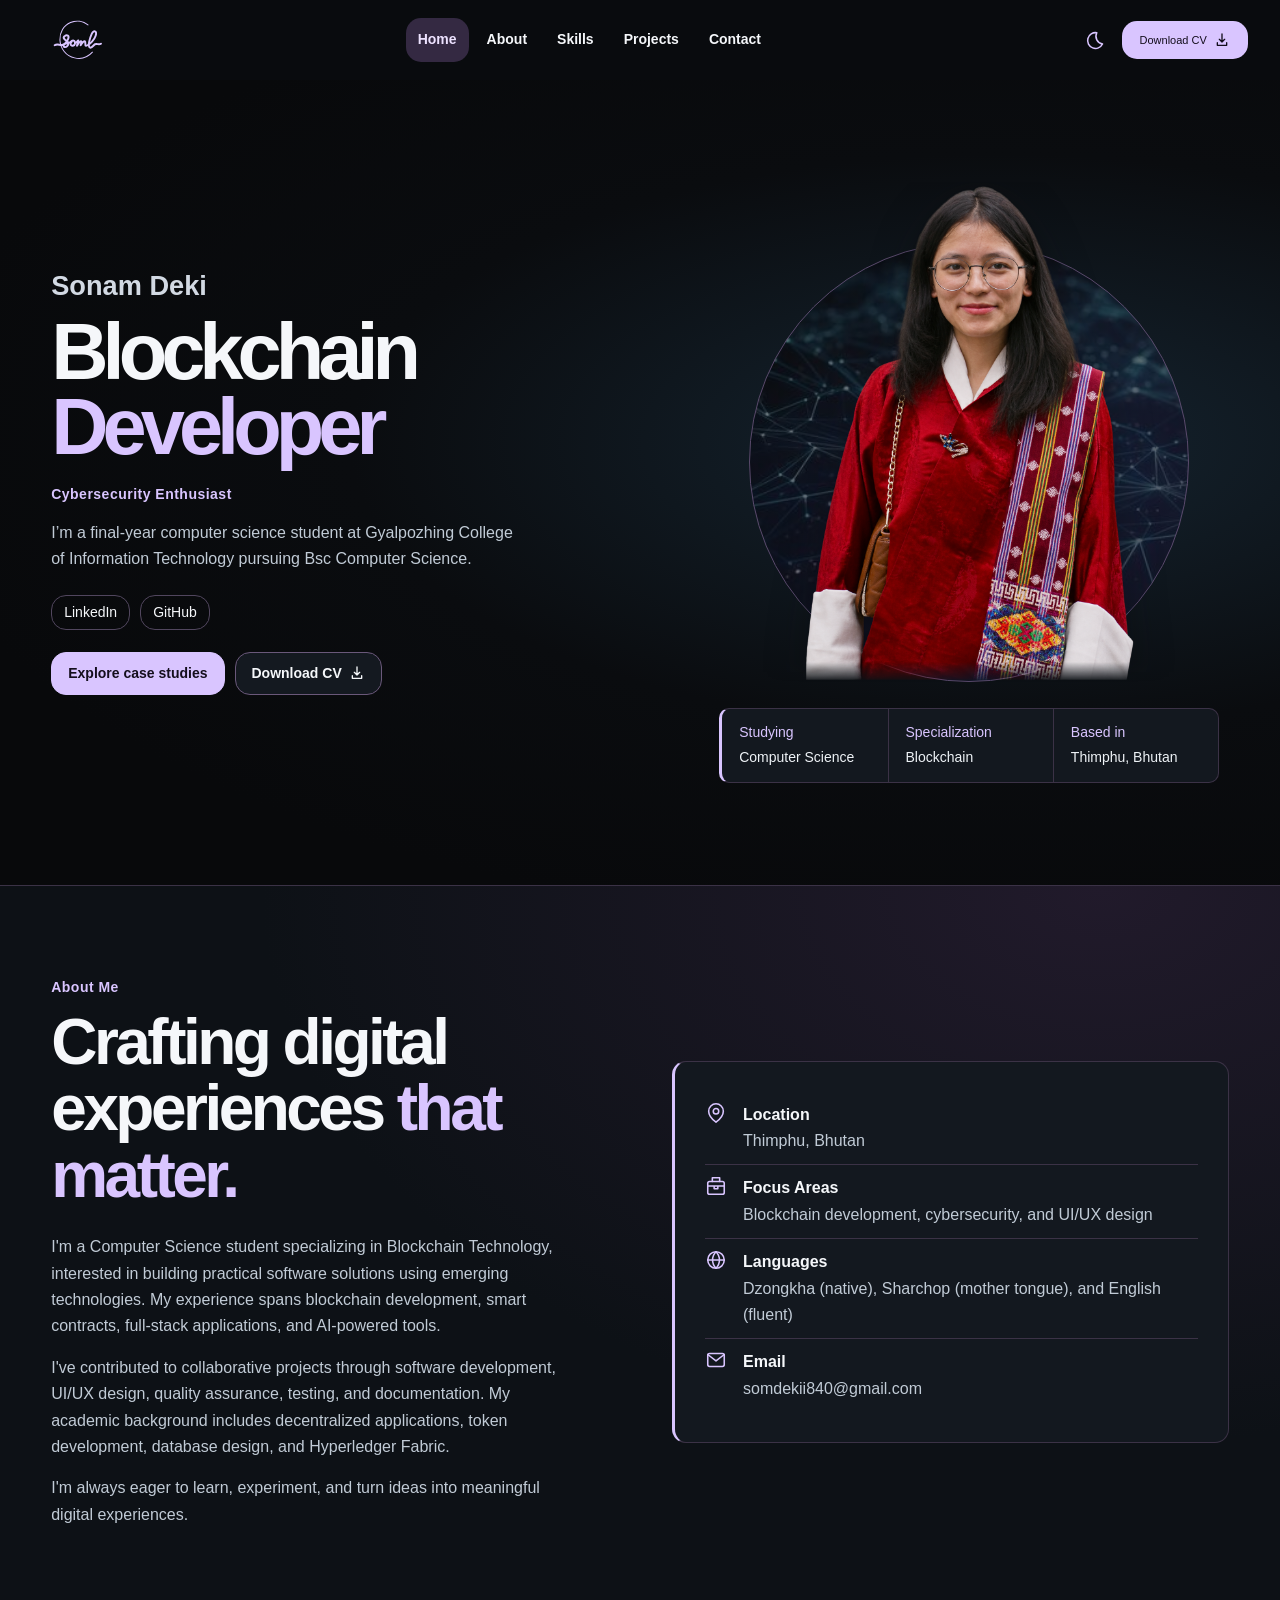
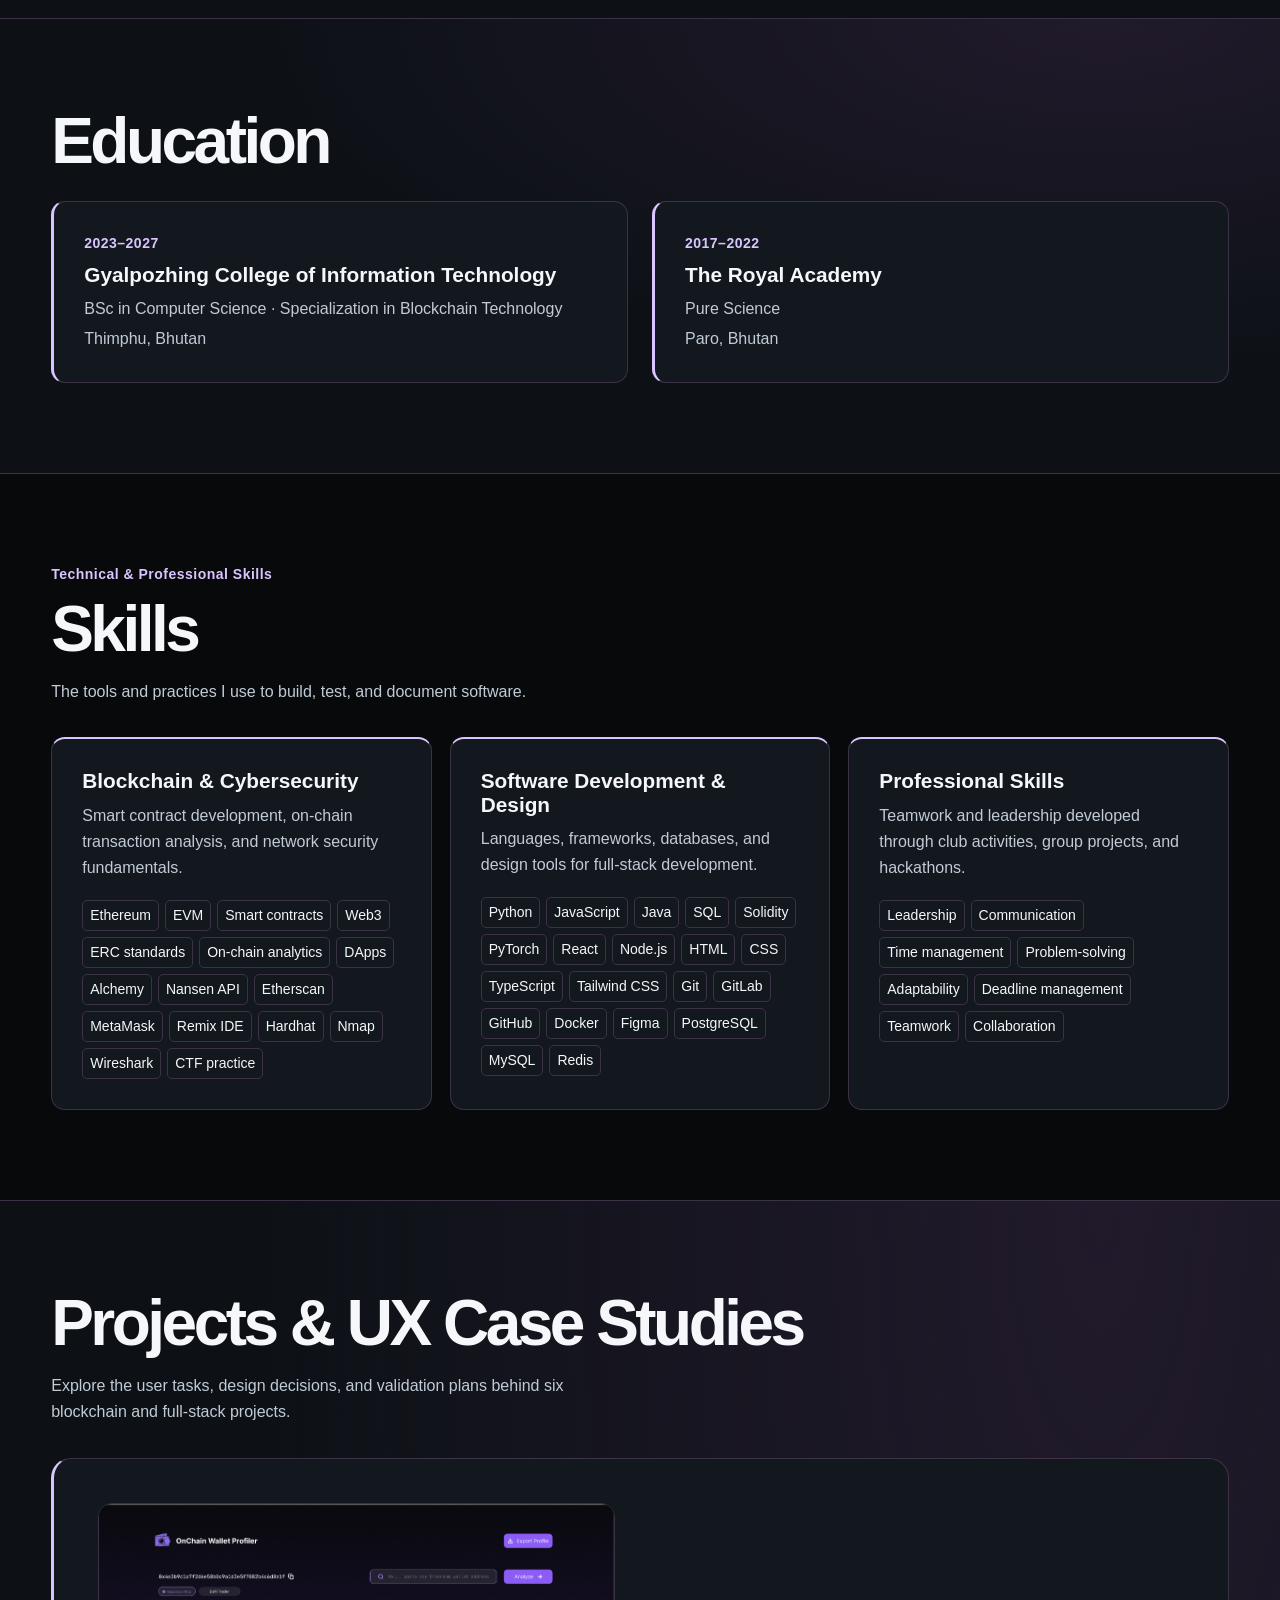
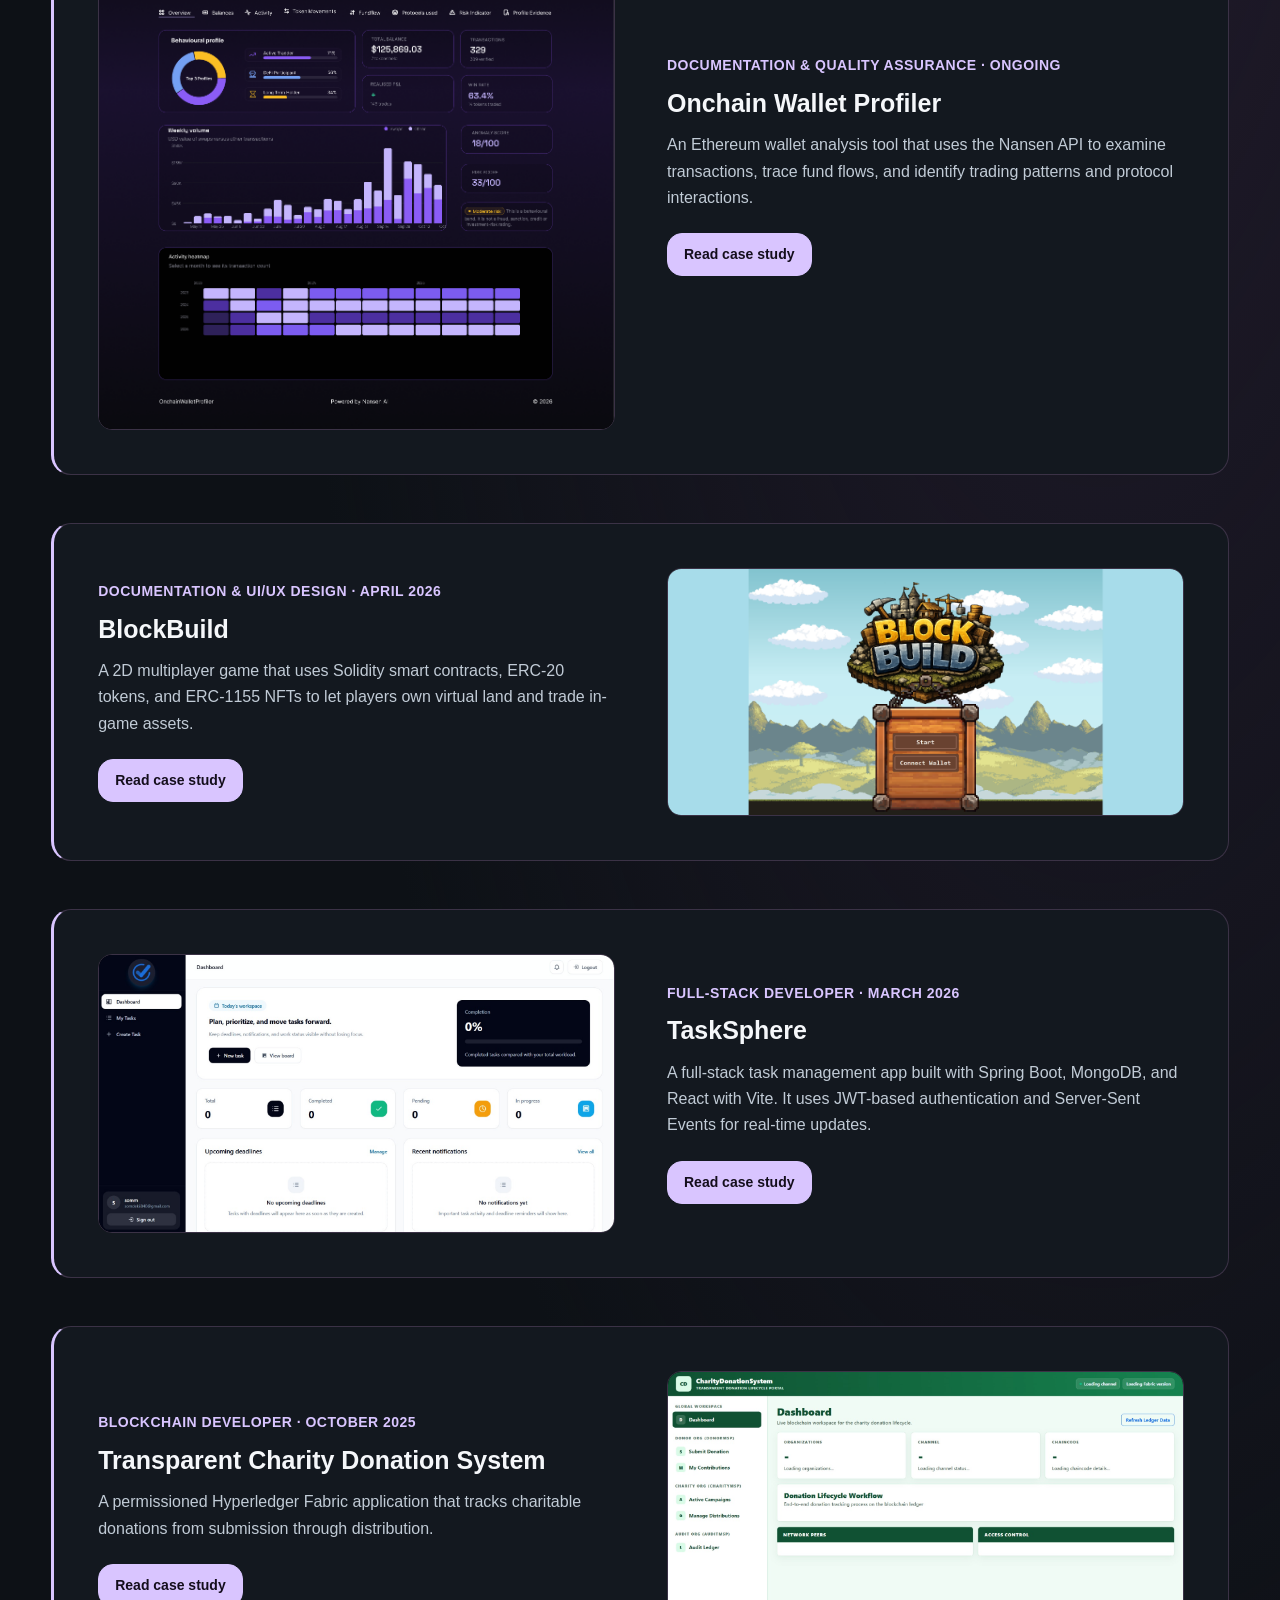
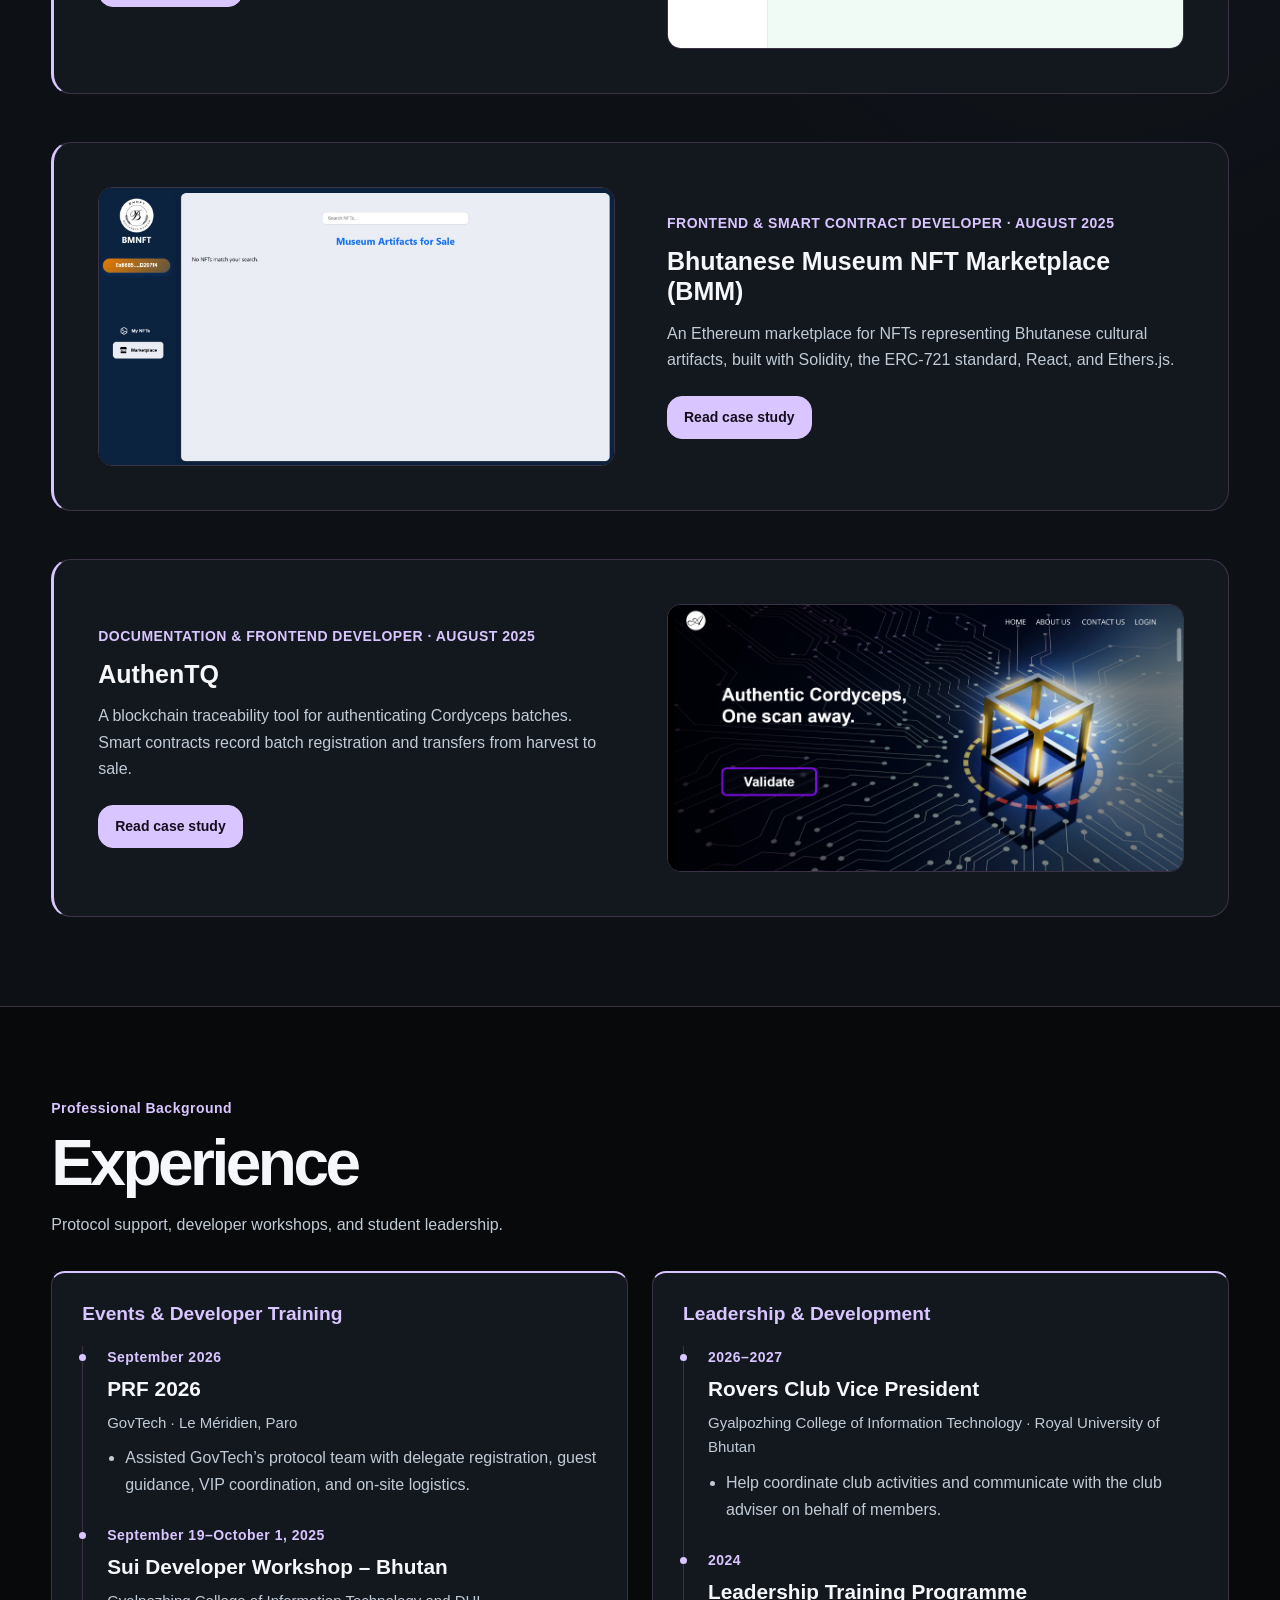
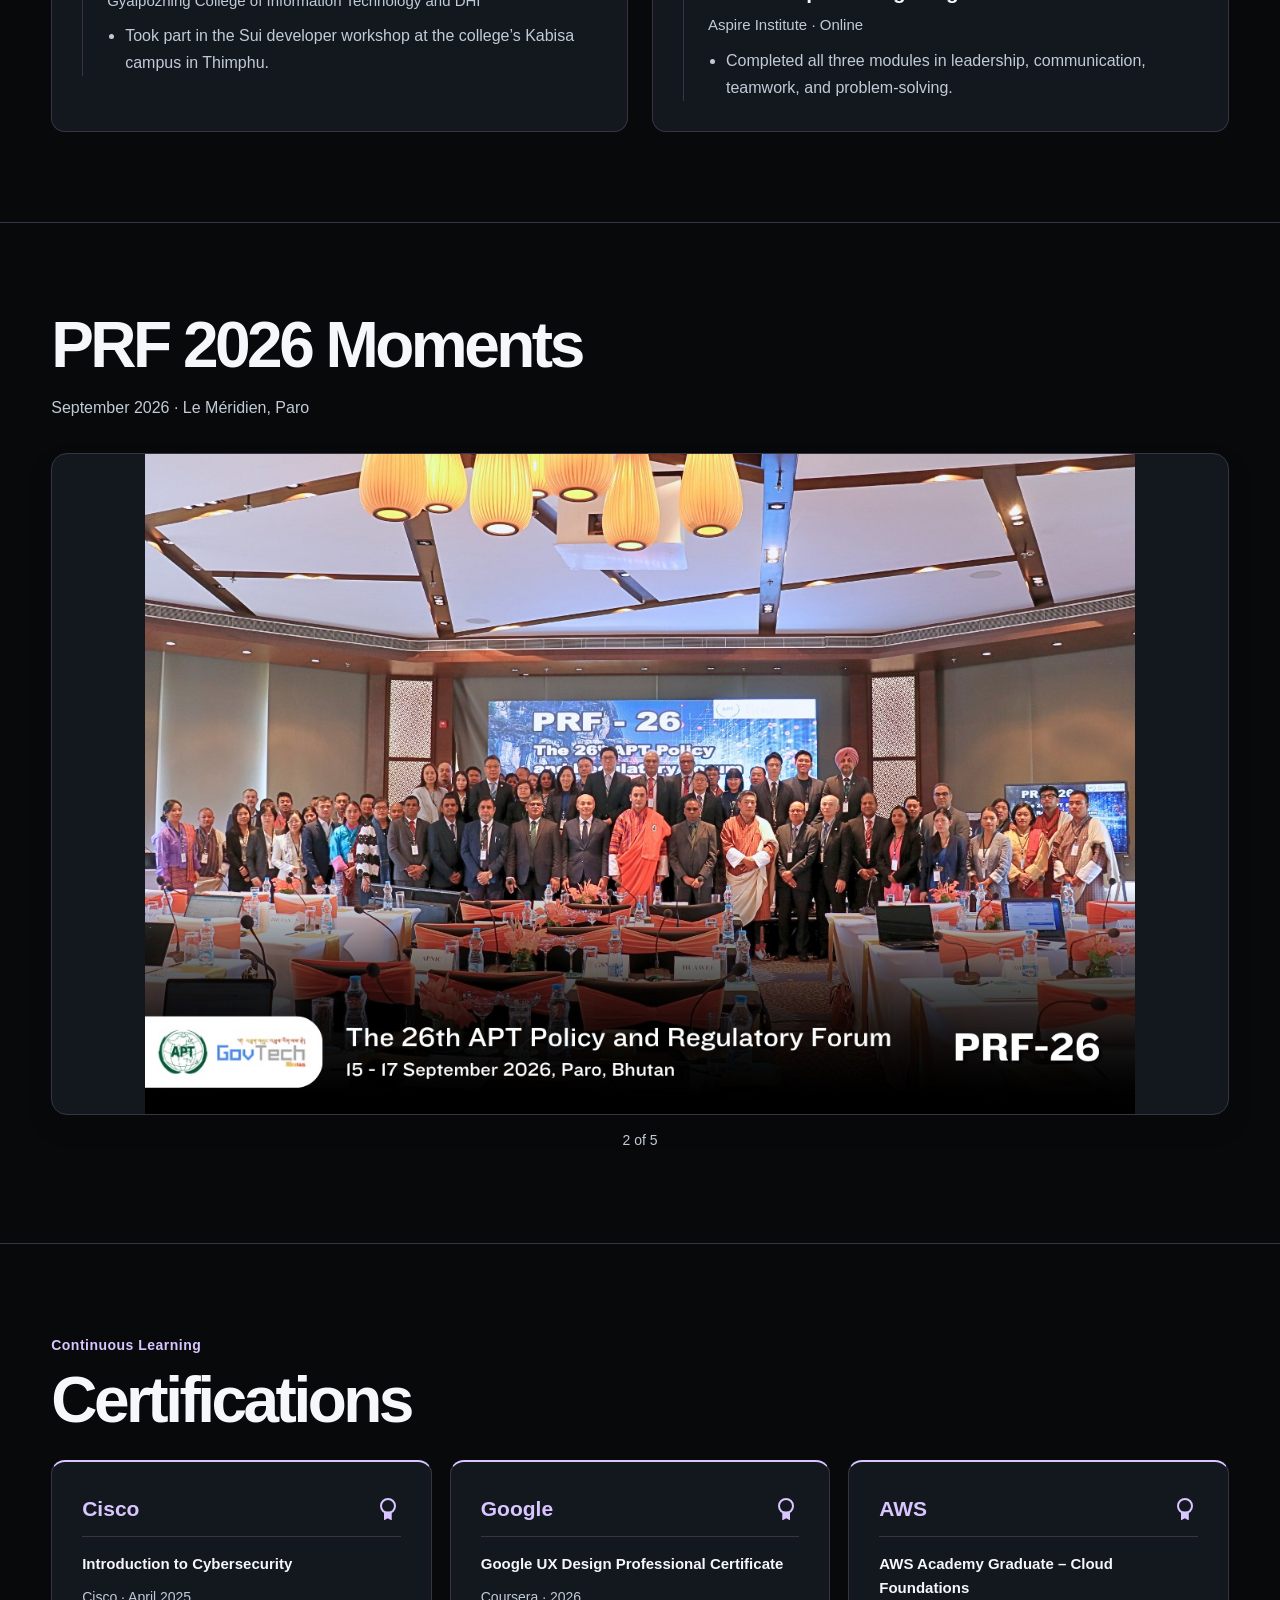
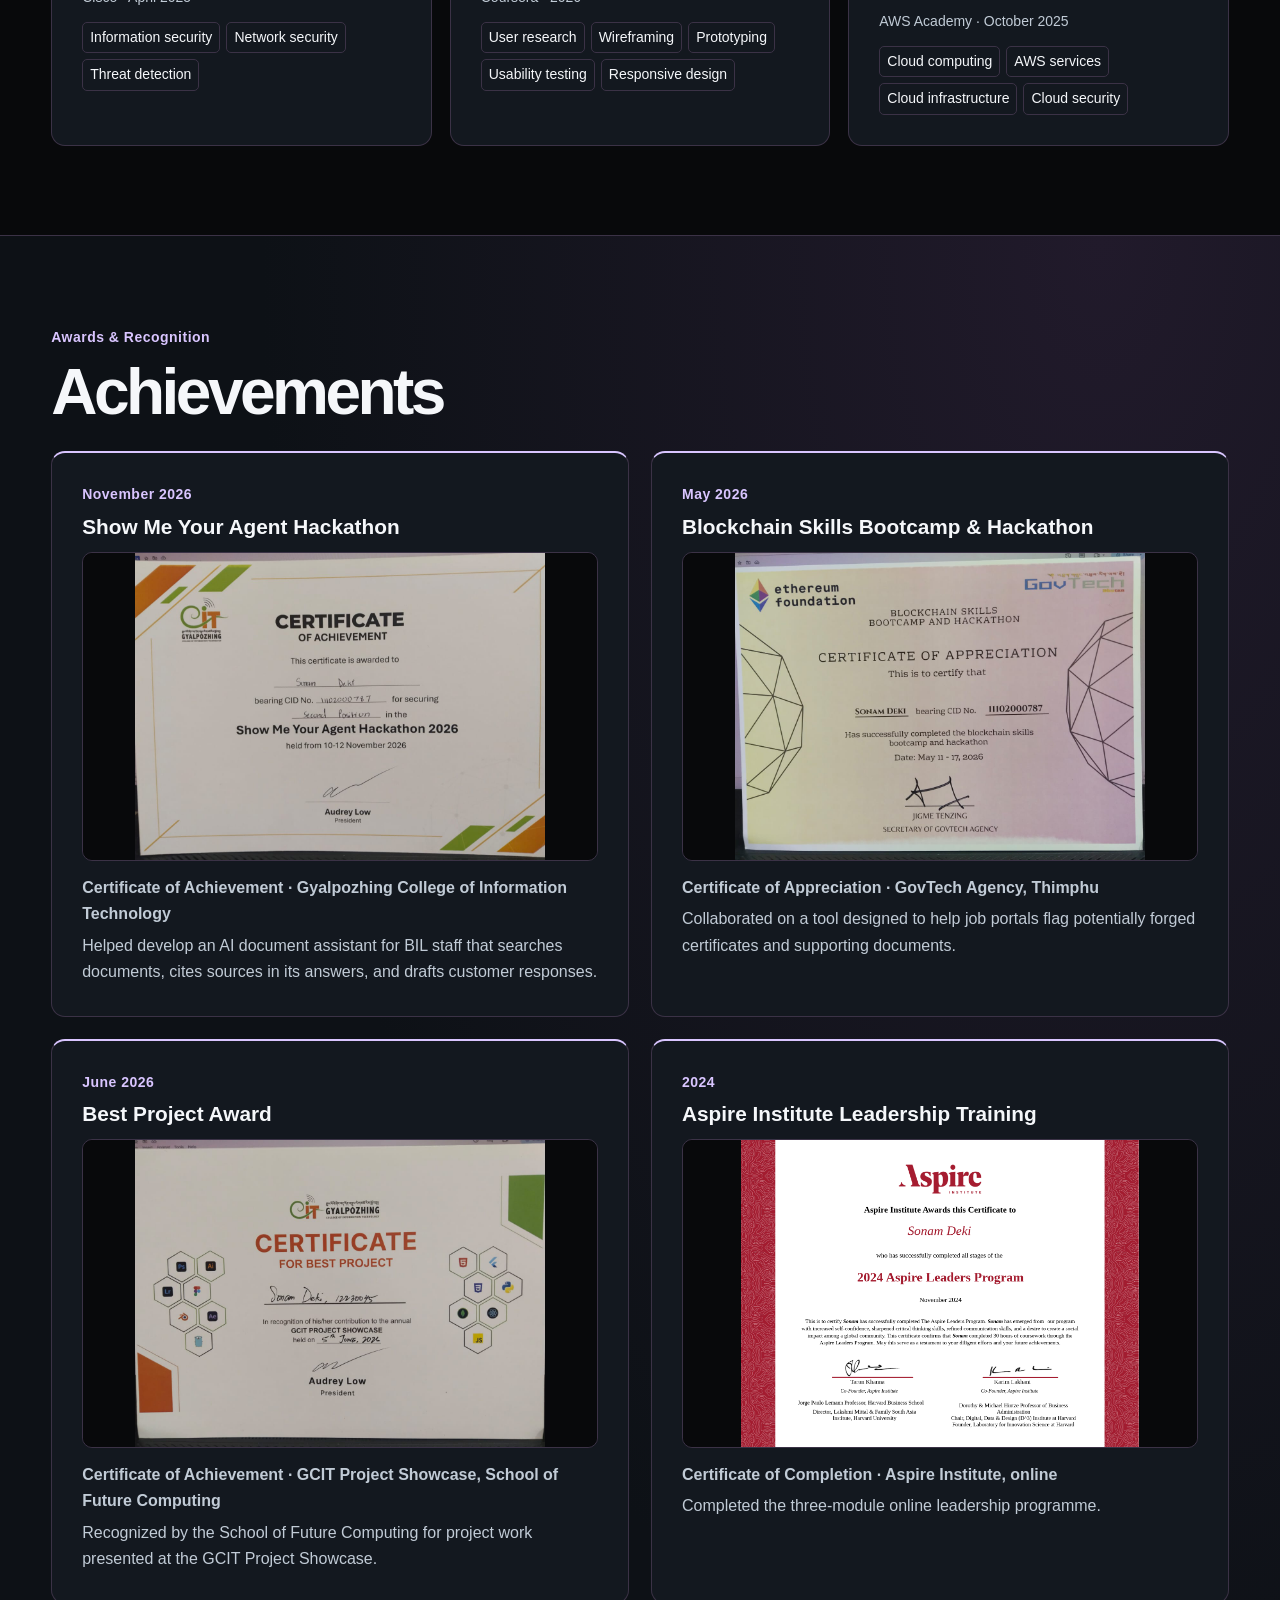
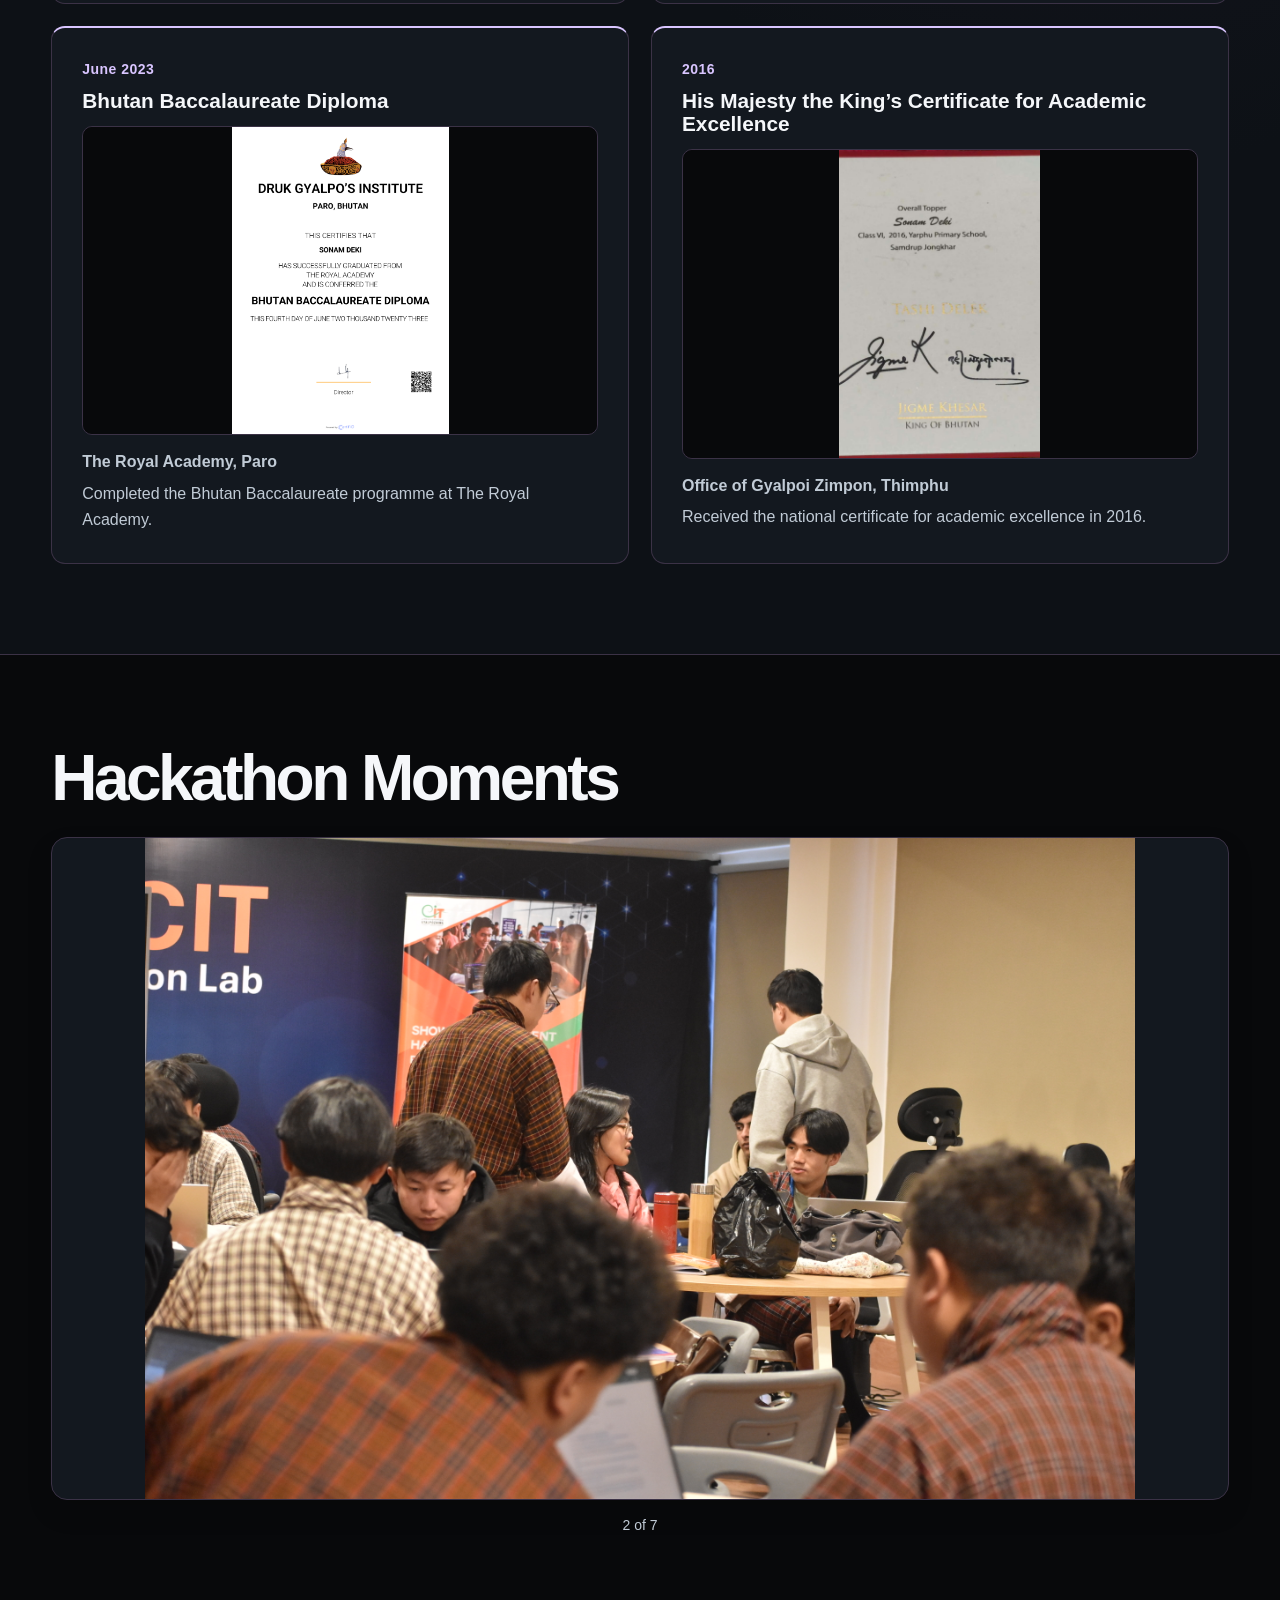
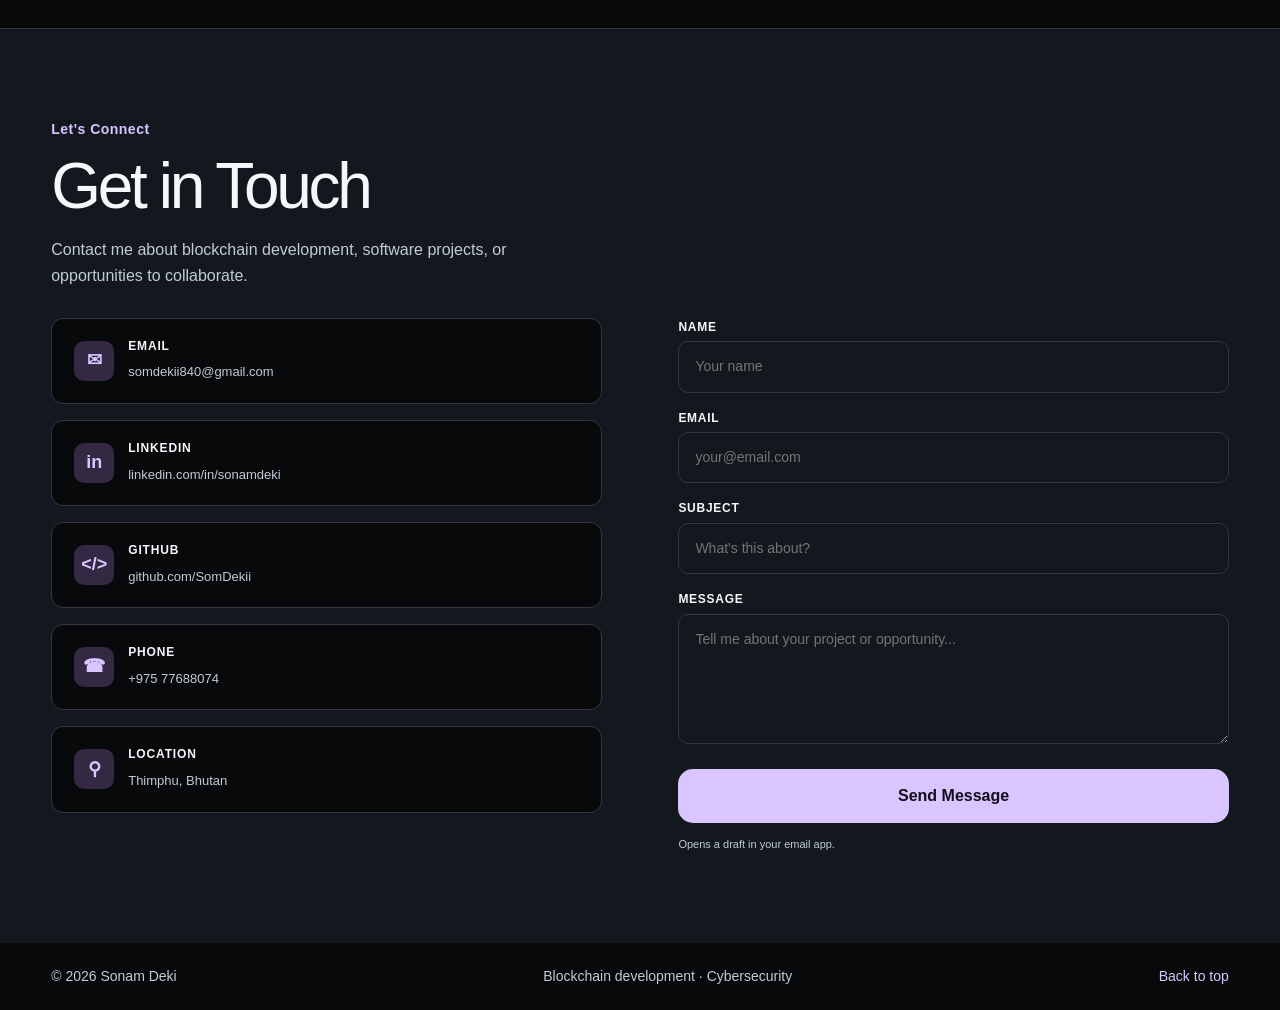
==== commit 9bb193df: "Final" ====
--- a/index.html
+++ b/index.html
@@ -53,7 +53,7 @@
 <a href="https://github.com/SomDekii">GitHub</a>
 </div>
 <div class="hero-actions">
-<a class="button primary" href="#work">Explore projects</a>
+<a class="button primary" href="#work">Explore case studies</a>
 <a class="button secondary" href="assets/cv.pdf" download>Download CV <svg class="download-icon" width="16" height="16" viewBox="0 0 24 24" fill="none" stroke="currentColor" stroke-width="2" stroke-linecap="round" stroke-linejoin="round" aria-hidden="true" focusable="false"><path d="M12 3v12m-4-4 4 4 4-4M5 16v4h14v-4"/></svg></a>
 </div>
 </div>
@@ -95,6 +95,17 @@
     </div>
   </div>
 </section>
+
+<section id="education" aria-labelledby="education-title">
+<div class="section-inner">
+<h2 class="section-title" id="education-title">Education</h2>
+<div class="education-grid">
+<article class="info-card"><p class="timeline-period">2023&ndash;2027</p><h3>Gyalpozhing College of Information Technology</h3><p>BSc in Computer Science &middot; Specialization in Blockchain Technology</p><p>Thimphu, Bhutan</p></article>
+<article class="info-card"><p class="timeline-period">2017&ndash;2022</p><h3>The Royal Academy</h3><p>Pure Science</p><p>Paro, Bhutan</p></article>
+</div>
+</div>
+</section>
+
 <section id="skills" aria-labelledby="skills-title">
 <div class="section-inner">
 <p class="section-label">Technical &amp; Professional Skills</p>
@@ -107,15 +118,71 @@
 </div>
 </div>
 </section>
-<section id="education" aria-labelledby="education-title">
-<div class="section-inner">
-<h2 class="section-title" id="education-title">Education</h2>
-<div class="education-grid">
-<article class="info-card"><p class="timeline-period">2023&ndash;2027</p><h3>Gyalpozhing College of Information Technology</h3><p>BSc in Computer Science &middot; Specialization in Blockchain Technology</p><p>Thimphu, Bhutan</p></article>
-<article class="info-card"><p class="timeline-period">2017&ndash;2022</p><h3>The Royal Academy</h3><p>Pure Science</p><p>Paro, Bhutan</p></article>
-</div>
-</div>
-</section>
+
+<section id="work" aria-labelledby="work-title">
+<div class="section-inner">
+
+<h2 class="section-title" id="work-title">Projects &amp; UX Case Studies</h2>
+<p class="section-desc">Explore the user tasks, design decisions, and validation plans behind six blockchain and full-stack projects.</p>
+<div class="projects-list">
+<article class="project-item" aria-labelledby="project-title-0">
+<div class="project-img"><div class="asset-placeholder" data-photo="assets/OnchainWalletProfiler.png" data-photo-alt="Project screenshot" aria-hidden="true"></div></div>
+<div class="project-content">
+<p class="project-role">Documentation &amp; Quality Assurance &middot; Ongoing</p>
+<h3 id="project-title-0">Onchain Wallet Profiler</h3>
+<p>An Ethereum wallet analysis tool that uses the Nansen API to examine transactions, trace fund flows, and identify trading patterns and protocol interactions.</p>
+<div class="project-buttons"><a class="button primary" href="case-studies.html#wallet-profiler" aria-labelledby="case-link-0 project-title-0" id="case-link-0">Read case study</a></div>
+</div>
+</article>
+<article class="project-item reverse" aria-labelledby="project-title-1">
+<div class="project-img"><div class="asset-placeholder" data-photo="assets/BlockBuild.png" data-photo-alt="Project screenshot" aria-hidden="true"></div></div>
+<div class="project-content">
+<p class="project-role">Documentation &amp; UI/UX Design &middot; April 2026</p>
+<h3 id="project-title-1">BlockBuild</h3>
+<p>A 2D multiplayer game that uses Solidity smart contracts, ERC-20 tokens, and ERC-1155 NFTs to let players own virtual land and trade in-game assets.</p>
+<div class="project-buttons"><a class="button primary" href="case-studies.html#blockbuild" aria-labelledby="case-link-1 project-title-1" id="case-link-1">Read case study</a></div>
+</div>
+</article>
+<article class="project-item" aria-labelledby="project-title-2">
+<div class="project-img"><div class="asset-placeholder" data-photo="assets/Tasksphere.jpeg" data-photo-alt="Project screenshot" aria-hidden="true"></div></div>
+<div class="project-content">
+<p class="project-role">Full-Stack Developer &middot; March 2026</p>
+<h3 id="project-title-2">TaskSphere</h3>
+<p>A full-stack task management app built with Spring Boot, MongoDB, and React with Vite. It uses JWT-based authentication and Server-Sent Events for real-time updates.</p>
+<div class="project-buttons"><a class="button primary" href="case-studies.html#tasksphere" aria-labelledby="case-link-2 project-title-2" id="case-link-2">Read case study</a></div>
+</div>
+</article>
+<article class="project-item reverse" aria-labelledby="project-title-3">
+<div class="project-img"><div class="asset-placeholder" data-photo="assets/charitydonationsystem.jpeg" data-photo-alt="Project screenshot" aria-hidden="true"></div></div>
+<div class="project-content">
+<p class="project-role">Blockchain Developer &middot; October 2025</p>
+<h3 id="project-title-3">Transparent Charity Donation System</h3>
+<p>A permissioned Hyperledger Fabric application that tracks charitable donations from submission through distribution.</p>
+<div class="project-buttons"><a class="button primary" href="case-studies.html#charity-donation" aria-labelledby="case-link-3 project-title-3" id="case-link-3">Read case study</a></div>
+</div>
+</article>
+<article class="project-item" aria-labelledby="project-title-4">
+<div class="project-img"><div class="asset-placeholder" data-photo="assets/MuseumArtifacts.jpeg" data-photo-alt="Project screenshot" aria-hidden="true"></div></div>
+<div class="project-content">
+<p class="project-role">Frontend &amp; Smart Contract Developer &middot; August 2025</p>
+<h3 id="project-title-4">Bhutanese Museum NFT Marketplace (BMM)</h3>
+<p>An Ethereum marketplace for NFTs representing Bhutanese cultural artifacts, built with Solidity, the ERC-721 standard, React, and Ethers.js.</p>
+<div class="project-buttons"><a class="button primary" href="case-studies.html#museum-marketplace" aria-labelledby="case-link-4 project-title-4" id="case-link-4">Read case study</a></div>
+</div>
+</article>
+<article class="project-item reverse" aria-labelledby="project-title-5">
+<div class="project-img"><div class="asset-placeholder" data-photo="assets/AuthenTQ.png" data-photo-alt="Project screenshot" aria-hidden="true"></div></div>
+<div class="project-content">
+<p class="project-role">Documentation &amp; Frontend Developer &middot; August 2025</p>
+<h3 id="project-title-5">AuthenTQ</h3>
+<p>A blockchain traceability tool for authenticating Cordyceps batches. Smart contracts record batch registration and transfers from harvest to sale.</p>
+<div class="project-buttons"><a class="button primary" href="case-studies.html#authentq" aria-labelledby="case-link-5 project-title-5" id="case-link-5">Read case study</a></div>
+</div>
+</article>
+</div>
+</div>
+</section>
+
 <section id="experience" aria-labelledby="experience-title">
 <div class="section-inner">
 <p class="section-label">Professional Background</p>
@@ -151,76 +218,6 @@
 </div>
 </div>
 </section>
-<section id="work" aria-labelledby="work-title">
-<div class="section-inner">
-<p class="section-label">Featured Work</p>
-<h2 class="section-title" id="work-title">Projects</h2>
-<p class="section-desc">Selected projects in on-chain analytics, digital asset ownership, traceability, and full-stack development.</p>
-<div class="projects-list">
-<article class="project-item" aria-labelledby="project-title-0">
-<div class="project-img"><div class="asset-placeholder" data-photo="assets/OnchainWalletProfiler.png" data-photo-alt="Project screenshot" aria-hidden="true"></div></div>
-<div class="project-content">
-<div class="project-number" aria-hidden="true">01</div>
-<p class="project-role">Documentation &amp; Quality Assurance &middot; Ongoing</p>
-<h3 id="project-title-0">Onchain Wallet Profiler</h3>
-<p>An Ethereum wallet analysis tool that uses the Nansen API to examine transactions, trace fund flows, and identify trading patterns and protocol interactions.</p>
-<div class="project-buttons"><button type="button" class="design-btn case-study-btn" data-case="0">View More</button></div>
-</div>
-</article>
-<article class="project-item reverse" aria-labelledby="project-title-1">
-<div class="project-img"><div class="asset-placeholder" data-photo="assets/BlockBuild.png" data-photo-alt="Project screenshot" aria-hidden="true"></div></div>
-<div class="project-content">
-<div class="project-number" aria-hidden="true">02</div>
-<p class="project-role">Documentation &amp; UI/UX Design &middot; April 2026</p>
-<h3 id="project-title-1">BlockBuild</h3>
-<p>A 2D multiplayer game that uses Solidity smart contracts, ERC-20 tokens, and ERC-1155 NFTs to let players own virtual land and trade in-game assets.</p>
-<div class="project-buttons"><button type="button" class="design-btn case-study-btn" data-case="1">View More</button></div>
-</div>
-</article>
-<article class="project-item" aria-labelledby="project-title-2">
-<div class="project-img"><div class="asset-placeholder" data-photo="assets/Tasksphere.jpeg" data-photo-alt="Project screenshot" aria-hidden="true"></div></div>
-<div class="project-content">
-<div class="project-number" aria-hidden="true">03</div>
-<p class="project-role">Full-Stack Developer &middot; March 2026</p>
-<h3 id="project-title-2">TaskSphere</h3>
-<p>A full-stack task management app built with Spring Boot, MongoDB, and React with Vite. It uses JWT-based authentication and Server-Sent Events for real-time updates.</p>
-<div class="project-buttons"><button type="button" class="design-btn case-study-btn" data-case="2">View More</button></div>
-</div>
-</article>
-<article class="project-item reverse" aria-labelledby="project-title-3">
-<div class="project-img"><div class="asset-placeholder" data-photo="assets/charitydonationsystem.jpeg" data-photo-alt="Project screenshot" aria-hidden="true"></div></div>
-<div class="project-content">
-<div class="project-number" aria-hidden="true">04</div>
-<p class="project-role">Blockchain Developer &middot; October 2025</p>
-<h3 id="project-title-3">Transparent Charity Donation System</h3>
-<p>A permissioned Hyperledger Fabric application that tracks charitable donations from submission through distribution.</p>
-<div class="project-buttons"><button type="button" class="design-btn case-study-btn" data-case="3">View More</button></div>
-</div>
-</article>
-<article class="project-item" aria-labelledby="project-title-4">
-<div class="project-img"><div class="asset-placeholder" data-photo="assets/MuseumArtifacts.jpeg" data-photo-alt="Project screenshot" aria-hidden="true"></div></div>
-<div class="project-content">
-<div class="project-number" aria-hidden="true">05</div>
-<p class="project-role">Frontend &amp; Smart Contract Developer &middot; August 2025</p>
-<h3 id="project-title-4">Bhutanese Museum NFT Marketplace (BMM)</h3>
-<p>An Ethereum marketplace for NFTs representing Bhutanese cultural artifacts, built with Solidity, the ERC-721 standard, React, and Ethers.js.</p>
-<div class="project-buttons"><button type="button" class="design-btn case-study-btn" data-case="4">View More</button></div>
-</div>
-</article>
-<article class="project-item reverse" aria-labelledby="project-title-5">
-<div class="project-img"><div class="asset-placeholder" data-photo="assets/AuthenTQ.png" data-photo-alt="Project screenshot" aria-hidden="true"></div></div>
-<div class="project-content">
-<div class="project-number" aria-hidden="true">06</div>
-<p class="project-role">Documentation &amp; Frontend Developer &middot; August 2025</p>
-<h3 id="project-title-5">AuthenTQ</h3>
-<p>A blockchain traceability tool for authenticating Cordyceps batches. Smart contracts record batch registration and transfers from harvest to sale.</p>
-<div class="project-buttons"><button type="button" class="design-btn case-study-btn" data-case="5">View More</button></div>
-</div>
-</article>
-</div>
-</div>
-</section>
-
 <section id="certifications" aria-labelledby="certifications-title">
 <div class="section-inner">
 <p class="section-label">Continuous Learning</p>
@@ -367,35 +364,5 @@
 <span>Blockchain development &middot; Cybersecurity</span>
 <a href="#home">Back to top</a>
 </footer>
-<dialog id="case-0" aria-labelledby="case-title-0">
-<div class="dialog-tools"><span>Project details</span><button class="close" type="button">Close</button></div>
-<div class="cs-header"><span class="cs-label">Case Study</span><p class="cs-meta-item">Documentation &amp; Quality Assurance &middot; Ongoing</p><h2 class="cs-title" id="case-title-0">Onchain Wallet Profiler</h2><p class="cs-tagline">An Ethereum wallet analysis tool that uses the Nansen API to examine transactions, trace fund flows, and identify trading patterns and protocol interactions.</p></div>
-<div class="cs-body"><div class="cs-section"><h3 class="cs-section-title">Project Features</h3><p>Interactive visualizations, wallet behavior categories, and risk indicators help users interpret on-chain activity.</p></div><div class="cs-footer-btn"><button class="close" type="button">Back to projects</button></div></div>
-</dialog>
-<dialog id="case-1" aria-labelledby="case-title-1">
-<div class="dialog-tools"><span>Project details</span><button class="close" type="button">Close</button></div>
-<div class="cs-header"><span class="cs-label">Case Study</span><p class="cs-meta-item">Documentation &amp; UI/UX Design &middot; April 2026</p><h2 class="cs-title" id="case-title-1">BlockBuild</h2><p class="cs-tagline">A 2D multiplayer game that uses Solidity smart contracts, ERC-20 tokens, and ERC-1155 NFTs to let players own virtual land and trade in-game assets.</p></div>
-<div class="cs-body"><div class="cs-section"><h3 class="cs-section-title">Project Features</h3><p>The in-game economy supports land purchases, NFT trading, player hiring, and token rewards.</p></div><div class="cs-footer-btn"><button class="close" type="button">Back to projects</button></div></div>
-</dialog>
-<dialog id="case-2" aria-labelledby="case-title-2">
-<div class="dialog-tools"><span>Project details</span><button class="close" type="button">Close</button></div>
-<div class="cs-header"><span class="cs-label">Case Study</span><p class="cs-meta-item">Full-Stack Developer &middot; March 2026</p><h2 class="cs-title" id="case-title-2">TaskSphere</h2><p class="cs-tagline">A full-stack task management app built with Spring Boot, MongoDB, and React with Vite. It uses JWT-based authentication and Server-Sent Events for real-time updates.</p></div>
-<div class="cs-body"><div class="cs-section"><h3 class="cs-section-title">Project Features</h3><p>Users can configure email and push notifications. The back end uses the Factory, Observer, Adapter, Strategy, and State design patterns.</p></div><div class="cs-footer-btn"><button class="close" type="button">Back to projects</button></div></div>
-</dialog>
-<dialog id="case-3" aria-labelledby="case-title-3">
-<div class="dialog-tools"><span>Project details</span><button class="close" type="button">Close</button></div>
-<div class="cs-header"><span class="cs-label">Case Study</span><p class="cs-meta-item">Blockchain Developer &middot; October 2025</p><h2 class="cs-title" id="case-title-3">Transparent Charity Donation System</h2><p class="cs-tagline">A permissioned Hyperledger Fabric application that tracks charitable donations from submission through distribution.</p></div>
-<div class="cs-body"><div class="cs-section"><h3 class="cs-section-title">Project Features</h3><p>Donors, charities, and auditors can review donation records according to their access permissions.</p></div><div class="cs-footer-btn"><button class="close" type="button">Back to projects</button></div></div>
-</dialog>
-<dialog id="case-4" aria-labelledby="case-title-4">
-<div class="dialog-tools"><span>Project details</span><button class="close" type="button">Close</button></div>
-<div class="cs-header"><span class="cs-label">Case Study</span><p class="cs-meta-item">Frontend &amp; Smart Contract Developer &middot; August 2025</p><h2 class="cs-title" id="case-title-4">Bhutanese Museum NFT Marketplace (BMM)</h2><p class="cs-tagline">An Ethereum marketplace for NFTs representing Bhutanese cultural artifacts, built with Solidity, the ERC-721 standard, React, and Ethers.js.</p></div>
-<div class="cs-body"><div class="cs-section"><h3 class="cs-section-title">Project Features</h3><p>The museum controls minting. Users can connect MetaMask to transfer ownership, and smart contracts apply a 5% creator royalty.</p></div><div class="cs-footer-btn"><button class="close" type="button">Back to projects</button></div></div>
-</dialog>
-<dialog id="case-5" aria-labelledby="case-title-5">
-<div class="dialog-tools"><span>Project details</span><button class="close" type="button">Close</button></div>
-<div class="cs-header"><span class="cs-label">Case Study</span><p class="cs-meta-item">Documentation &amp; Frontend Developer &middot; August 2025</p><h2 class="cs-title" id="case-title-5">AuthenTQ</h2><p class="cs-tagline">A blockchain traceability tool for authenticating Cordyceps batches. Smart contracts record batch registration and transfers from harvest to sale.</p></div>
-<div class="cs-body"><div class="cs-section"><h3 class="cs-section-title">Project Features</h3><p>QR codes support batch verification. Approved manufacturers can register batches, and ownership transfers are recorded on-chain.</p></div><div class="cs-footer-btn"><button class="close" type="button">Back to projects</button></div></div>
-</dialog>
 </body>
-</html>+</html>
--- a/styles.css
+++ b/styles.css
@@ -29,7 +29,7 @@
 .brand-monogram { width: 52px; height: 52px; background: currentColor; mask: url("assets/sd-monogram-black.svg") center / contain no-repeat; }
 .wordmark:hover { color: #a78bfa; }
 #main-navigation { display: flex; align-items: center; gap: 6px; }
-#main-navigation a { padding: 7px 11px; border-radius: var(--button-radius); color: var(--ink); font-size: 11px; font-weight: 500; }
+#main-navigation a { padding: 10px 12px; border-radius: var(--button-radius); color: var(--ink); font-size: .875rem; font-weight: 600; }
 #main-navigation a:hover { background: #252030; }
 #main-navigation a[aria-current] { background: #342942; color: #ede2ff; }
 .menu-toggle { display: none; }
@@ -37,9 +37,9 @@
 a[download] { display: inline-flex; align-items: center; gap: 7px; }
 .download-icon { flex: 0 0 auto; }
 .nav-resume { border-radius: var(--button-radius); background: var(--accent); color: #140e1c; padding: 10px 18px; font-size: 11px; white-space: nowrap; }
-.button, .design-btn, .close { border: 1px solid var(--line); background: var(--panel); color: var(--ink); padding: 9px 16px; border-radius: var(--button-radius); font-weight: 700; font-size: .875rem; white-space: nowrap; }
+.button { border: 1px solid var(--line); background: var(--panel); color: var(--ink); padding: 9px 16px; border-radius: var(--button-radius); font-weight: 700; font-size: .875rem; white-space: nowrap; }
 .primary, .btn-primary { background: var(--accent); color: #140e1c; border-color: var(--accent); }
-.button:hover, .design-btn:hover, .nav-resume:hover, .btn-primary:hover, .close:hover { box-shadow: 0 0 0 2px var(--accent); }
+.button:hover, .nav-resume:hover, .btn-primary:hover { box-shadow: 0 0 0 2px var(--accent); }
 .hero {
   --hero-accent: var(--accent);
   background: radial-gradient(ellipse at 78% 45%, #152430 0%, #0a0c0f 46%, #08090b 78%);
@@ -128,12 +128,68 @@
 .project-img > * { height: 260px; border: 0; border-radius: 0; }
 .project-img .uploaded-photo { object-fit: contain; background: var(--bg); }
 .project-content { grid-area: content; min-width: 0; }
-.project-number { margin-bottom: 8px; color: var(--accent); font: 600 4rem/1 var(--font-sans); opacity: .65; }
 .project-role { margin-bottom: 12px; text-transform: uppercase; }
 .project-content h3 { font-size: 1.5625rem; line-height: 1.4; margin-bottom: 14px; }
 .project-content > p:not(.project-role) { margin-bottom: 22px; }
 .project-buttons { display: flex; flex-wrap: wrap; gap: 12px; }
-.case-study-btn { border-radius: var(--button-radius); background: var(--accent); color: var(--bg); border-color: var(--accent); }
+
+.case-library { max-width: 1040px; }
+.case-intro { padding-block: clamp(38px, 7vw, 76px); }
+.case-intro > p, .case-body p { max-width: 68ch; }
+.case-links {
+  display: flex;
+  flex-wrap: wrap;
+  gap: 8px;
+  padding: 0;
+  margin: 20px 0 0;
+  list-style: none;
+}
+.case-links a {
+  display: inline-flex;
+  align-items: center;
+  min-height: 44px;
+  padding: 8px 12px;
+  border: 1px solid var(--line);
+  border-radius: 10px;
+  font-size: .875rem;
+}
+.case-links a:hover, .case-footer a:hover { color: var(--accent); text-decoration: underline; }
+.case-study {
+  border: 1px solid var(--line);
+  border-inline-start: 3px solid var(--accent);
+  border-radius: 14px;
+  background: var(--panel);
+  padding: clamp(18px, 5vw, 56px);
+  margin-bottom: clamp(28px, 6vw, 64px);
+}
+.case-heading h2 {
+  margin-block: 8px 12px;
+  font-size: clamp(1.85rem, 5vw, 3.5rem);
+  letter-spacing: -.045em;
+  overflow-wrap: anywhere;
+}
+.case-body { margin-top: 28px; }
+.case-body section { border-top: 1px solid var(--line); padding-block: clamp(20px, 3vw, 32px); }
+.case-body h3 { margin-bottom: 10px; }
+.case-study :is(h2, h3):target { color: var(--accent); }
+.case-flow { padding-inline-start: 1.6rem; color: var(--muted); }
+.case-flow li + li { margin-top: 4px; }
+.case-flow li::marker { color: var(--accent); font-weight: 700; }
+.case-figure { margin-top: 20px; }
+.case-figure img {
+  display: block;
+  width: 100%;
+  height: auto;
+  max-height: 540px;
+  object-fit: contain;
+  border: 1px solid var(--line);
+  border-radius: 10px;
+  background: var(--bg);
+}
+.case-figure figcaption { margin-top: 8px; color: var(--muted); font-size: .875rem; }
+.case-footer { display: flex; flex-wrap: wrap; gap: 6px 24px; border-top: 1px solid var(--line); padding-top: 16px; }
+.case-footer a { display: grid; align-content: center; min-height: 44px; font-size: .875rem; font-weight: 700; }
+.case-next-title { color: var(--muted); font-weight: 400; }
 .skills-grid, .cert-grid { display: grid; grid-template-columns: repeat(3, minmax(0, 1fr)); gap: 18px; }
 .skill-tags { display: flex; flex-wrap: wrap; gap: 6px; margin-top: 14px; }
 .skill-tags span { border: 1px solid var(--line); border-radius: 5px; padding: 3px 7px; font-size: .875rem; color: var(--ink); }
@@ -190,14 +246,6 @@
 @media (prefers-reduced-motion: reduce) { #contact a.contact-link:hover { transform: none; } }
 footer { display: flex; flex-wrap: wrap; justify-content: space-between; gap: 15px; padding-block: 22px; color: var(--muted); font-size: .875rem; }
 footer a { color: var(--accent); }
-dialog { width: min(740px, 92vw); max-height: 90dvh; border: 1px solid var(--line); border-radius: 16px; padding: 0 clamp(18px, 4vw, 34px) 24px; background: var(--panel); color: var(--ink); }
-dialog::backdrop { background: #050709cc; }
-.modal-open { overflow: hidden; }
-.dialog-tools { position: sticky; top: 0; display: flex; justify-content: space-between; align-items: center; gap: 10px; background: var(--panel); border-bottom: 1px solid var(--line); padding-block: 14px; margin-bottom: 18px; }
-.cs-title { font-size: clamp(1.9rem, 4vw, 3rem); margin: 12px 0; }
-.cs-meta-item { font-size: .875rem; }
-.cs-section { margin-block: 20px; }
-.cs-section h3 { margin-bottom: 8px; }
 
 @media (max-width: 850px) {
   .header-inner { position: relative; min-height: 72px; }
@@ -280,7 +328,6 @@
     padding: 24px;
   }
   .project-img > * { height: 230px; }
-  .project-number { font-size: 3rem; }
 }
 
 /* Content sections share the hero palette and keep their own layouts. */
@@ -351,5 +398,4 @@
   }
   .profile-facts > div + div { border-left: 0; border-top: 1px solid var(--line); }
   .profile-facts dd { margin: 0; }
-  .dialog-tools { flex-wrap: wrap; }
-}
+}
